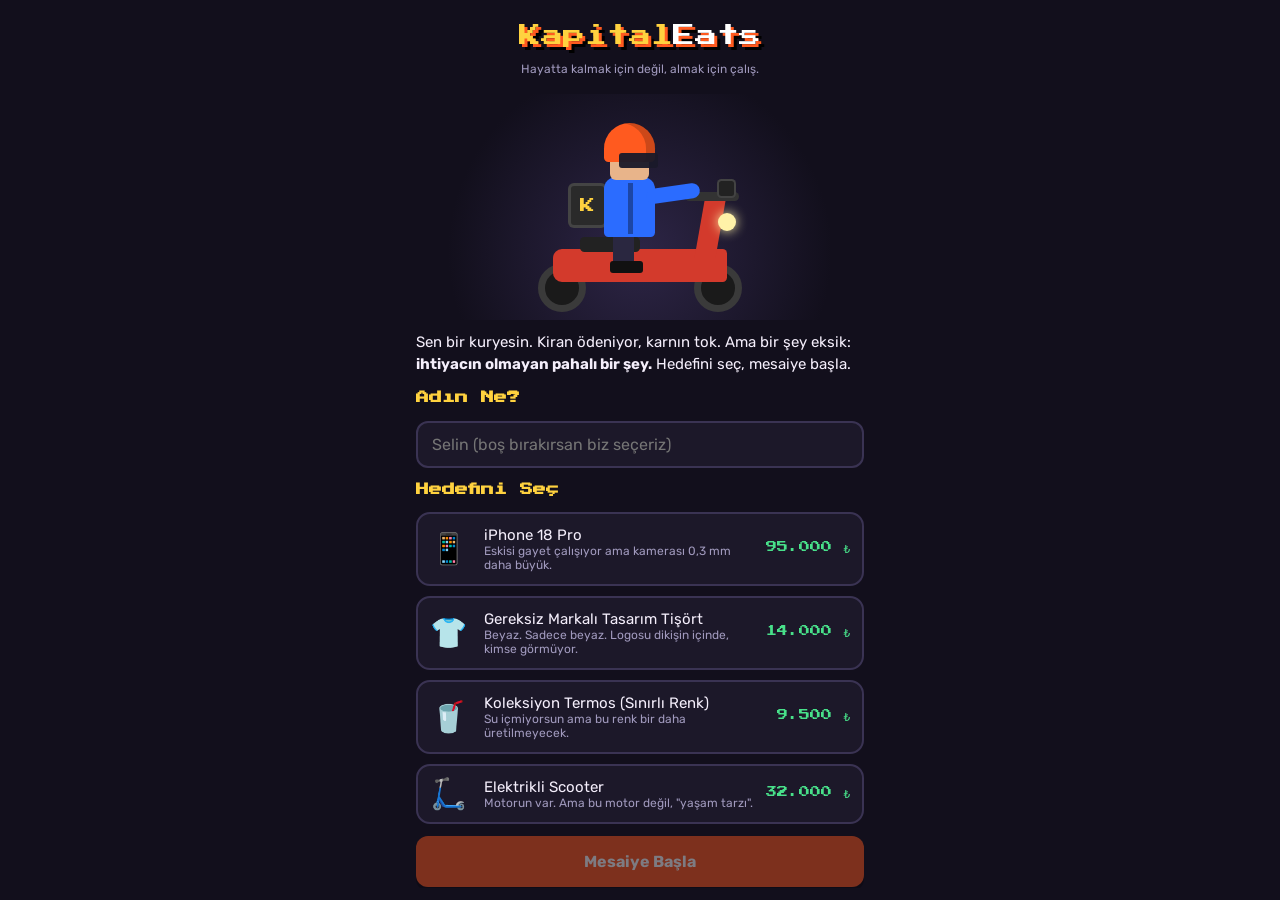
==== index.html @ 9bdea44a "KapitalEats: satirical courier sim prototype Single-file portrait HTML/CSS/JS game: multi-offer roun" ====
<!DOCTYPE html>
<html lang="tr">
<head>
<meta charset="utf-8">
<meta name="viewport" content="width=device-width, initial-scale=1, viewport-fit=cover">
<title>KapitalEats</title>
<meta name="claude:viewport-fit-sides" content="cover">
<link rel="stylesheet" href="https://fonts.googleapis.com/css2?family=Press+Start+2P&family=Rubik:wght@400;500;700&display=swap">
<style>
/* Layout: one-screen portrait app. Sticky HUD on top, scrolling screen area, big thumb buttons at the bottom. */
:root{
  --bg:#120f1c; --panel:#1c1829; --panel2:#272238; --line:#3a3353;
  --fg:#f4eefb; --muted:#a099bd;
  --accent:#ff5a1f; --accent2:#ffd23f; --good:#48e08a; --bad:#ff4d6d; --info:#6cc3ff;
  --display:'Press Start 2P', 'Courier New', monospace;
  --body:'Rubik', system-ui, -apple-system, sans-serif;
  color-scheme:dark;
}
*{box-sizing:border-box}
[hidden]{display:none!important}
html,body{height:100%}
body{margin:0;background:var(--bg);color:var(--fg);font-family:var(--body);font-size:15px;line-height:1.45;-webkit-tap-highlight-color:transparent}
button{font-family:inherit;font-size:inherit;color:inherit;cursor:pointer}
button:focus-visible,[tabindex]:focus-visible{outline:3px solid var(--accent2);outline-offset:2px}

#app{height:100%;max-width:480px;margin:0 auto;display:flex;flex-direction:column;
  padding-left:max(16px, env(safe-area-inset-left,0px));padding-right:max(16px, env(safe-area-inset-right,0px));padding-block:8px 12px;gap:10px}

/* HUD */
.hud{background:var(--panel);border:2px solid var(--line);border-radius:14px;padding:10px 12px;display:grid;gap:8px}
.hud-top{display:flex;align-items:center;justify-content:space-between;gap:8px}
.logo{font-family:var(--display);font-size:13px;letter-spacing:0;color:var(--accent2);text-shadow:2px 2px 0 #000}
.logo span{color:var(--accent)}
.day{font-family:var(--display);font-size:10px;color:var(--muted)}
.hud-row{display:flex;align-items:center;gap:10px}
.hud-avatar{font-size:5px;flex:none}
.money{font-family:var(--display);font-size:15px;color:var(--good);font-variant-numeric:tabular-nums}
.stats{display:flex;gap:10px;font-size:12px;color:var(--muted);flex-wrap:wrap}
.stats b{color:var(--fg);font-weight:500}
.goalbar{display:grid;gap:4px}
.goalbar .lbl{display:flex;justify-content:space-between;font-size:12px;color:var(--muted);gap:8px}
.goalbar .lbl b{color:var(--fg);font-weight:500;font-variant-numeric:tabular-nums}
.bar{height:12px;background:#0d0b14;border:2px solid var(--line);border-radius:6px;overflow:hidden}
.bar i{display:block;height:100%;width:0;background:linear-gradient(90deg,var(--accent),var(--accent2));transition:width .5s}
.flash-up{animation:flashUp .9s}
.flash-down{animation:flashDown .9s}
@keyframes flashUp{0%,100%{color:var(--fg)}30%{color:var(--bad)}}
@keyframes flashDown{0%,100%{color:var(--fg)}30%{color:var(--good)}}

/* Screens */
main{flex:1;min-height:0;overflow-y:auto;display:flex;flex-direction:column}
.screen{display:flex;flex-direction:column;gap:12px;flex:1}
.screen[hidden]{display:none!important}
h1,h2,h3{margin:0;text-wrap:balance}
h2{font-family:var(--display);font-size:13px;line-height:1.6;color:var(--accent2)}
h3{font-size:17px;font-weight:700}
p{margin:0}
.muted{color:var(--muted)}
.small{font-size:12px}
.card{background:var(--panel);border:2px solid var(--line);border-radius:14px;padding:14px;display:grid;gap:10px;position:relative}
.card.accent{border-color:var(--accent)}
.spacer{flex:1}
.actions{display:grid;grid-template-columns:1fr 1fr;gap:10px}
.actions.one{grid-template-columns:1fr}
.btn{border:0;border-radius:12px;padding:16px 12px;font-weight:700;font-size:16px;background:var(--panel2);box-shadow:0 4px 0 #0a0810;transition:transform .05s}
.btn:active{transform:translateY(3px);box-shadow:0 1px 0 #0a0810}
.btn.primary{background:var(--accent);color:#fff}
.btn.good{background:var(--good);color:#06240f}
.btn.bad{background:var(--bad);color:#fff}
.btn.ghost{background:transparent;border:2px solid var(--line);box-shadow:none}
.btn[disabled]{opacity:.45;cursor:default}
.tag{display:inline-block;font-size:11px;padding:3px 8px;border-radius:999px;background:var(--panel2);color:var(--muted);border:1px solid var(--line)}
.tag.up{color:var(--bad);border-color:var(--bad)}
.tag.down{color:var(--good);border-color:var(--good)}
.tag.info{color:var(--info);border-color:var(--info)}

/* Start screen */
.hero{display:grid;place-items:center;gap:8px;padding:12px 0 4px;text-align:center}
.hero .big{font-family:var(--display);font-size:22px;line-height:1.5;color:var(--accent2);text-shadow:3px 3px 0 var(--accent),6px 6px 0 #000}
.hero .big span{color:#fff}
.goals{display:grid;gap:10px}
.goal{display:grid;grid-template-columns:44px 1fr auto;gap:10px;align-items:center;text-align:left;background:var(--panel);border:2px solid var(--line);border-radius:14px;padding:12px}
.goal .emoji{font-size:30px;line-height:1}
.goal .price{font-family:var(--display);font-size:11px;color:var(--good);font-variant-numeric:tabular-nums;white-space:nowrap}
.goal.sel{border-color:var(--accent2);background:var(--panel2)}
.goal .desc{font-size:12px;color:var(--muted)}

/* News */
.news{border-left:6px solid var(--accent)}
.news .kicker{font-family:var(--display);font-size:9px;color:var(--bad)}
.news h3{font-size:19px;line-height:1.3}
.priceline{display:flex;align-items:center;gap:8px;font-variant-numeric:tabular-nums;flex-wrap:wrap}
.priceline .old{text-decoration:line-through;color:var(--muted)}
.priceline .new{font-family:var(--display);font-size:13px}

/* Order ticket */
.offers{display:grid;gap:14px}
.ticket.pick{cursor:pointer;transition:transform .1s,opacity .3s}
.ticket.pick:active{transform:scale(.985)}
.ticket.dim{opacity:.25}
.ticket .items{display:grid;gap:2px;font-size:14px}
.ticket .items span{display:flex;justify-content:space-between;gap:8px}
.ticket .addr{font-size:13px;line-height:1.4;border-top:1px dashed rgba(0,0,0,.25);border-bottom:1px dashed rgba(0,0,0,.25);padding:6px 0;margin:4px 0}
.ticket .addr b{font-weight:700}
.ticket .meta{display:flex;justify-content:space-between;align-items:flex-end;gap:8px;padding-top:6px}
.ticket .meta .l{font-size:12px;color:#4a4060;line-height:1.4}
.ticket .fee{font-size:24px;font-weight:700;line-height:1}
.ticket .pay{display:inline-block;font-size:11px;padding:2px 6px;border:1px solid #1b1626;border-radius:4px;margin:3px 0}
.ticket .take{margin-top:10px;width:100%;border:0;border-radius:8px;padding:12px;background:#1b1626;color:#f7f1e3;font-weight:700;font-size:15px;font-family:var(--body)}
.away .big{font-family:var(--display);font-size:14px;line-height:1.8;color:var(--info);text-align:center}
.ticket{background:#f7f1e3;color:#1b1626;border-radius:6px;padding:14px;position:relative;font-family:'Courier New',monospace;
  background-image:repeating-linear-gradient(0deg,transparent 0 26px,rgba(0,0,0,.06) 26px 27px)}
.ticket::before,.ticket::after{content:"";position:absolute;left:0;right:0;height:8px;
  background:radial-gradient(circle at 6px 0,transparent 5px,#f7f1e3 5.5px) 0 0/12px 8px}
.ticket::before{top:-6px;transform:scaleY(-1)}
.ticket::after{bottom:-6px}
.ticket .rest{font-weight:700;font-size:17px}
.ticket .row{display:flex;justify-content:space-between;gap:8px;border-bottom:1px dashed rgba(0,0,0,.25);padding:5px 0;font-size:14px}
.ticket .row:last-of-type{border-bottom:0}
.ticket .fee{font-size:22px;font-weight:700}
.ticket .note{font-style:italic;font-size:13px;margin-top:4px;color:#4a4060}
.stamp{position:absolute;inset:0;display:grid;place-items:center;pointer-events:none}
.stamp span{font-family:var(--display);font-size:28px;padding:10px 16px;border:6px solid currentColor;border-radius:8px;transform:rotate(-14deg) scale(0);opacity:.92;text-shadow:none;
  animation:stampIn .35s cubic-bezier(.2,1.6,.4,1) forwards}
.stamp.ok span{color:#1f8a4c}
.stamp.no span{color:#c0243f}
@keyframes stampIn{to{transform:rotate(-14deg) scale(1)}}
.counter{display:flex;justify-content:space-between;align-items:center}
.dots{display:flex;gap:5px}
.dots i{width:10px;height:10px;border-radius:50%;background:var(--panel2);border:1px solid var(--line)}
.dots i.ok{background:var(--good)}
.dots i.no{background:var(--bad)}
.dots i.cur{border-color:var(--accent2);box-shadow:0 0 0 2px var(--accent2) inset}

/* Ride scene */
.scene{position:relative;height:260px;border-radius:14px;overflow:hidden;border:2px solid var(--line);
  background:linear-gradient(#1a1440 0%,#3b1d5c 55%,#6b2a63 70%,#2a2140 70.5%)}
.layer{position:absolute;left:0;right:0;background-repeat:repeat-x}
.stars{top:0;height:60%;background-image:radial-gradient(1px 1px at 20% 30%,#fff 50%,transparent 51%),radial-gradient(1px 1px at 60% 15%,#fff 50%,transparent 51%),radial-gradient(1.5px 1.5px at 85% 45%,#fff 50%,transparent 51%),radial-gradient(1px 1px at 40% 60%,#fff 50%,transparent 51%);background-size:200px 160px;animation:scroll 18s linear infinite}
.far{bottom:30%;height:38%;background-image:linear-gradient(#211b3f,#211b3f);background-size:60px 100%;
  -webkit-mask:linear-gradient(#000 0 0) 0 100%/32px 70% no-repeat,linear-gradient(#000 0 0) 40px 100%/48px 100% no-repeat,linear-gradient(#000 0 0) 100px 100%/28px 55% no-repeat,linear-gradient(#000 0 0) 140px 100%/60px 85% no-repeat;
  mask:linear-gradient(#000 0 0) 0 100%/32px 70% no-repeat,linear-gradient(#000 0 0) 40px 100%/48px 100% no-repeat,linear-gradient(#000 0 0) 100px 100%/28px 55% no-repeat,linear-gradient(#000 0 0) 140px 100%/60px 85% no-repeat;
  -webkit-mask-size:220px 100%;mask-size:220px 100%;-webkit-mask-repeat:repeat-x;mask-repeat:repeat-x;animation:scroll 9s linear infinite}
.near{bottom:30%;height:30%;background-image:repeating-linear-gradient(90deg,#151127 0 50px,transparent 50px 70px,#1a1530 70px 110px,transparent 110px 130px);animation:scroll 4s linear infinite}
.windows{bottom:34%;height:22%;background-image:radial-gradient(3px 4px at 12px 10px,var(--accent2) 60%,transparent 61%),radial-gradient(3px 4px at 30px 26px,#ffb347 60%,transparent 61%),radial-gradient(3px 4px at 84px 14px,var(--accent2) 60%,transparent 61%);background-size:130px 40px;animation:scroll 4s linear infinite;opacity:.9}
.road{bottom:0;height:30%;background:#2a2140}
.road::after{content:"";position:absolute;left:0;right:0;top:45%;height:6px;background:repeating-linear-gradient(90deg,var(--accent2) 0 40px,transparent 40px 80px);animation:scroll 1s linear infinite}
.curb{bottom:30%;height:6px;background:#4b3f6b}
@keyframes scroll{to{background-position-x:-400px}}
.rider{position:absolute;left:50%;bottom:16%;transform:translateX(-50%);font-size:9px;animation:bob .5s ease-in-out infinite alternate}
@keyframes bob{to{transform:translateX(-50%) translateY(-3px)}}
.ride-text{text-align:center;font-family:var(--display);font-size:11px;color:var(--muted);line-height:1.8}
.ride-text .dots-anim::after{content:"";animation:ellipsis 1.2s steps(4) infinite}
@keyframes ellipsis{0%{content:""}25%{content:"."}50%{content:".."}75%{content:"..."}}

/* Avatar (CSS placeholder pixel courier). Scales with font-size; all sizes in em. */
.avatar{position:relative;width:16em;height:14em;--helmet:#ff5a1f;--visor:#1a1a2a;--jacket:#2b6cff;--gloves:#222;--scooter:#d33a2c;--bag:#2a2a2a;--skin:#e8b48a}
.avatar *{position:absolute}
.av-wheel{width:3.2em;height:3.2em;border-radius:50%;background:#1a1a1a;bottom:0;border:.5em solid #3a3a3a}
.av-wheel.b{left:1.2em}.av-wheel.f{right:1.2em}
.av-body{left:2.2em;right:2.2em;bottom:2em;height:2.2em;background:var(--scooter);border-radius:.6em .3em .3em .6em}
.av-seat{left:4em;bottom:4em;width:4em;height:1em;background:#222;border-radius:.3em}
.av-front{right:2.6em;bottom:3.6em;width:1.4em;height:4.2em;background:var(--scooter);transform:skewX(-10deg)}
.av-bar{right:1.4em;bottom:7.4em;width:3.6em;height:.6em;background:#333;border-radius:.3em}
.av-light{right:1.6em;bottom:5.4em;width:1.2em;height:1.2em;background:#fff2a8;border-radius:50%;box-shadow:0 0 .8em #fff2a8}
.av-legs{left:6.2em;bottom:3em;width:1.4em;height:2.4em;background:#2a2740;border-radius:.2em}
.av-foot{left:6em;bottom:2.6em;width:2.2em;height:.8em;background:#111;border-radius:.2em}
.av-jacket{left:5.6em;bottom:5em;width:3.4em;height:4em;background:var(--jacket);border-radius:.8em .8em .3em .3em}
.av-zip{left:7.2em;bottom:5.2em;width:.3em;height:3.4em;background:rgba(0,0,0,.35)}
.av-arm{left:8.4em;bottom:7.4em;width:3.6em;height:1em;background:var(--jacket);transform:rotate(-8deg);border-radius:.5em}
.av-glove{right:1.6em;bottom:7.6em;width:1.3em;height:1.3em;background:var(--gloves);border-radius:.3em;border:.15em solid rgba(255,255,255,.15)}
.av-head{left:6em;bottom:8.8em;width:2.6em;height:2.4em;background:var(--skin);border-radius:.4em}
.av-helmet{left:5.6em;bottom:10em;width:3.4em;height:2.6em;background:var(--helmet);border-radius:1.7em 1.7em .3em .3em;box-shadow:inset -0.6em 0 0 rgba(0,0,0,.2)}
.av-visor{left:6.6em;bottom:9.6em;width:2.6em;height:1em;background:var(--visor);border-radius:.2em;opacity:.95}
.av-bag{left:3.2em;bottom:5.6em;width:2.6em;height:3em;background:var(--bag);border-radius:.4em;border:.2em solid rgba(255,255,255,.12)}
.av-bag::after{content:"K";position:absolute;inset:0;display:grid;place-items:center;font-family:var(--display);font-size:1em;color:var(--accent2)}
.av-hair{left:6em;bottom:10.4em;width:2.6em;height:.6em;background:#3a2516;display:none}
.avatar.nohelmet .av-helmet,.avatar.nohelmet .av-visor{display:none}
.avatar.nohelmet .av-hair{display:block}

/* Event */
.event-title{font-family:var(--display);font-size:12px;color:var(--info);line-height:1.7}
.event-text{font-size:17px;line-height:1.5}
.result-box{background:var(--panel2);border-left:4px solid var(--accent2);padding:10px 12px;border-radius:8px}
.delta{display:flex;gap:8px;flex-wrap:wrap}
.delta span{font-variant-numeric:tabular-nums;font-weight:700}
.delta .plus{color:var(--good)}.delta .minus{color:var(--bad)}

/* Day end + shop */
.summary{display:grid;grid-template-columns:1fr auto;row-gap:6px;font-variant-numeric:tabular-nums}
.summary .tot{border-top:2px solid var(--line);padding-top:6px;font-weight:700;font-size:17px}
.shop{display:grid;grid-template-columns:1fr 1fr;gap:10px}
.item{display:grid;gap:4px;text-align:left;background:var(--panel);border:2px solid var(--line);border-radius:12px;padding:10px;min-width:0}
.item .sw{width:100%;height:22px;border-radius:6px;border:2px solid rgba(255,255,255,.15)}
.item .nm{font-weight:700;font-size:14px}
.item .pr{font-family:var(--display);font-size:10px;color:var(--good)}
.item .ds{font-size:11px;color:var(--muted)}
.item.owned{border-color:var(--good)}
.item.owned .pr{color:var(--muted)}
.item.eq{border-color:var(--accent2);background:var(--panel2)}
.item[disabled]{opacity:.5}
.avatar-stage{display:grid;place-items:center;padding:8px;background:radial-gradient(circle at 50% 70%,#2d2546,transparent 70%)}
.log{font-size:12px;color:var(--muted);display:grid;gap:4px;max-height:120px;overflow:auto}

.win .big{font-family:var(--display);font-size:16px;line-height:1.8;color:var(--good);text-align:center}
.win .twist{color:var(--bad);font-weight:700}

/* Weather overlays on the ride scene */
.wx{position:absolute;inset:0;pointer-events:none;display:none}
.scene.rain .wx.rain{display:block;background-image:repeating-linear-gradient(115deg,transparent 0 18px,rgba(160,200,255,.45) 18px 20px);background-size:60px 60px;animation:rainfall .35s linear infinite;opacity:.7}
.scene.snow .wx.snow{display:block;background-image:radial-gradient(2.5px 2.5px at 10px 10px,#fff 60%,transparent 61%),radial-gradient(2px 2px at 40px 30px,#fff 60%,transparent 61%),radial-gradient(2px 2px at 25px 50px,#fff 60%,transparent 61%);background-size:60px 60px;animation:snowfall 1.6s linear infinite;opacity:.85}
.scene.snow .road{background:#e8ecf5}
.scene.snow .road::after{background:repeating-linear-gradient(90deg,#8d93a6 0 40px,transparent 40px 80px)}
.scene.rain{filter:saturate(.8) brightness(.9)}
.scene.night{filter:brightness(.72) saturate(1.1)}
.scene.day{background:linear-gradient(#5aa9e6 0%,#9fd0f5 55%,#f7d9a8 70%,#2a2140 70.5%)}
.scene.day .stars{display:none}
.scene.day .far{background-image:linear-gradient(#6f86b8,#6f86b8)}
.scene.day .near{background-image:repeating-linear-gradient(90deg,#4d5a85 0 50px,transparent 50px 70px,#5b6a96 70px 110px,transparent 110px 130px)}
.scene.day .windows{opacity:.25}
.scene.day::before{content:"";position:absolute;right:14%;top:12%;width:44px;height:44px;border-radius:50%;background:#fff3b0;box-shadow:0 0 30px #ffe28a}
.scene.dusk{background:linear-gradient(#2b2a6b 0%,#c2496a 45%,#f39c5a 68%,#2a2140 70.5%)}
.scene.dusk .stars{opacity:.4}
.scene.dusk::before{content:"";position:absolute;right:20%;top:46%;width:50px;height:28px;border-radius:50px 50px 0 0;background:#ffb860;box-shadow:0 0 30px #ff9c4a}
.scene.dusk .windows{opacity:.7}
.scene.night .windows{opacity:1}
@keyframes rainfall{to{background-position:-20px 60px}}
@keyframes snowfall{to{background-position:12px 60px}}
.wxcard{display:flex;align-items:center;gap:12px}
.wxcard .ico{font-size:34px;line-height:1}
.dots i.break{background:var(--info)}
.fired .big{font-family:var(--display);font-size:18px;line-height:1.8;color:var(--bad);text-align:center}
.stage{font-size:11px;color:var(--muted)}
.notif{background:var(--panel2);border:1px solid var(--line);border-radius:10px;padding:8px 10px;font-size:12px;display:flex;gap:8px;align-items:flex-start}
.notif b{color:var(--accent2);font-weight:500;white-space:nowrap}

/* İç ses (Disco Elysium) */
.voice{font-style:italic;font-size:14px;line-height:1.5;padding:8px 10px;border-radius:8px;background:#0d0b14;border:1px dashed var(--line)}
.voice b{font-style:normal;font-family:var(--display);font-size:9px;letter-spacing:0;display:block;margin-bottom:4px}
.voice.fail b{color:var(--bad)}.voice.ok b{color:var(--good)}
/* Yorumlar */
.review{background:var(--panel);border:2px solid var(--line);border-radius:12px;padding:10px 12px;font-size:14px;display:grid;gap:4px}
.review .who{font-weight:700;font-size:13px}
/* Story kartı */
.story{background:#000;border-radius:14px;overflow:hidden;border:2px solid var(--line);color:#f4f4f4}
.story-top{display:flex;align-items:center;gap:10px;padding:10px 12px;font-size:13px}
.story-av{width:30px;height:30px;border-radius:50%;background:conic-gradient(var(--accent),var(--accent2),var(--accent))}
.story-img{display:grid;place-items:center;aspect-ratio:1;max-height:280px;background:radial-gradient(circle at 50% 40%,#3b1d5c,#120f1c 70%)}
.pxwrap{position:relative}.px{position:absolute;left:0;top:0;background:transparent}
.story-bar{display:flex;gap:14px;padding:10px 12px;font-size:14px}
.story-cap{padding:0 12px 8px;font-size:13px}
/* Kask şekilleri */
.av-helmet::before,.av-helmet::after{content:"";position:absolute;display:none;bottom:100%;width:1em;height:1em;background:var(--helmet)}
.av-helmet::before{left:.2em}.av-helmet::after{right:.2em}
.avatar.h-ears .av-helmet::before,.avatar.h-ears .av-helmet::after{display:block;clip-path:polygon(0 100%,50% 0,100% 100%);height:1.1em}
.avatar.h-pika .av-helmet::before,.avatar.h-pika .av-helmet::after{display:block;clip-path:polygon(0 100%,50% 0,100% 100%);height:1.6em;width:.8em;background:linear-gradient(#111 0 30%,var(--helmet) 30%)}
.avatar.h-pika .av-head::before,.avatar.h-pika .av-head::after{content:"";position:absolute;bottom:.3em;width:.6em;height:.6em;border-radius:50%;background:#e8453c}
.avatar.h-pika .av-head::before{left:.1em}.avatar.h-pika .av-head::after{right:.1em}
.avatar.h-horns .av-helmet::before,.avatar.h-horns .av-helmet::after{display:block;width:.7em;height:1.4em;background:#e9e2d0;border-radius:.4em .4em 0 0}
.avatar.h-horns .av-helmet::before{transform:rotate(-20deg);left:-.1em}.avatar.h-horns .av-helmet::after{transform:rotate(20deg);right:-.1em}
.avatar.h-half .av-helmet{height:1.6em;bottom:10.6em}
.avatar.h-half .av-visor{display:none}

/* İsim girişi */
.name-input{width:100%;background:var(--panel);border:2px solid var(--line);border-radius:12px;padding:12px 14px;color:var(--fg);font-family:var(--body);font-size:16px}
.name-input:focus{outline:none;border-color:var(--accent2)}
/* Enerji */
.energy{display:grid;gap:3px}
.energy .lbl{display:flex;justify-content:space-between;font-size:11px;color:var(--muted)}
.energy .bar{height:8px}
/* Ses düğmesi */
.snd{background:transparent;border:1px solid var(--line);border-radius:8px;padding:2px 6px;font-size:14px;line-height:1}
/* Usta Cemil */
.svc-head{display:flex;gap:10px;align-items:flex-start}.svc-head .ico{font-size:28px;line-height:1}
/* Haftalık sertifika */
.cert{position:relative;background:#f7f1e3;color:#1b1626;border-radius:8px;padding:18px 16px;border:6px double #b8a77a;display:grid;gap:4px;overflow:hidden}
.cert-head{font-family:var(--display);font-size:14px;color:#8a1c1c;text-align:center;line-height:1.6}
.cert-sub{text-align:center;font-size:12px;color:#5a4e3a;letter-spacing:.08em;text-transform:uppercase}
.cert-name{font-family:var(--display);font-size:12px;text-align:center;margin-top:10px;color:#1b1626}
.cert .summary{color:#1b1626}.cert .summary .tot{border-top-color:#b8a77a}
.awards{display:grid;gap:8px;margin-top:10px}
.award{display:flex;gap:10px;align-items:flex-start;background:rgba(0,0,0,.05);border-radius:8px;padding:8px}
.award .ico{font-size:22px;line-height:1}.award .muted{color:#5a4e3a}
.cert-stamp{position:absolute;right:12px;bottom:14px;transform:rotate(12deg);font-family:var(--display);font-size:9px;color:#1f8a4c;border:3px solid #1f8a4c;border-radius:6px;padding:6px 8px;text-align:center;opacity:.8;line-height:1.6}
.cert-stamp span{font-family:var(--body);font-size:10px;text-transform:lowercase}

@media (prefers-reduced-motion:reduce){*{animation:none!important;transition:none!important}}
</style>
</head>
<body>
<div id="app">
  <header class="hud" id="hud" hidden>
    <div class="hud-top">
      <div class="logo">Kapital<span>Eats</span></div>
      <div style="display:flex;align-items:center;gap:8px"><div class="day" id="hud-day">GÜN 1</div><button class="snd" id="btn-sound" aria-label="Ses">🔊</button></div>
    </div>
    <div class="hud-row">
      <div class="hud-avatar" id="hud-avatar"></div>
      <div style="display:grid;gap:4px;min-width:0;flex:1">
        <div class="money" id="hud-money">0 ₺</div>
        <div class="stats">
          <span>⭐ <b id="hud-rating">4.6</b></span>
          <span>📈 Kabul <b id="hud-accept">100%</b></span>
          <span title="Motor aşınması">🔧 <b id="hud-wear">0%</b></span>
        </div>
      </div>
    </div>
    <div class="energy">
      <div class="lbl"><span>⚡ Enerji <b id="hud-energy-txt" style="color:var(--fg);font-weight:500">100</b></span><span id="hud-tariff"></span></div>
      <div class="bar"><i id="hud-energy"></i></div>
    </div>
    <div class="goalbar">
      <div class="lbl"><span id="hud-goalname">Hedef</span><b id="hud-goalprice">0 ₺</b></div>
      <div class="bar"><i id="hud-bar"></i></div>
    </div>
  </header>

  <main>
    <!-- START -->
    <section class="screen" id="s-start">
      <div class="hero">
        <div class="big">Kapital<span>Eats</span></div>
        <p class="muted small">Hayatta kalmak için değil, almak için çalış.</p>
      </div>
      <div class="avatar-stage"><div class="avatar" id="start-avatar"></div></div>
      <p>Sen bir kuryesin. Kiran ödeniyor, karnın tok. Ama bir şey eksik: <b>ihtiyacın olmayan pahalı bir şey.</b> Hedefini seç, mesaiye başla.</p>
      <h2>Adın Ne?</h2>
      <input class="name-input" id="name-input" maxlength="16" placeholder="Kurye adı" autocomplete="off">
      <h2>Hedefini Seç</h2>
      <div class="goals" id="goals"></div>
      <div class="actions one"><button class="btn primary" id="btn-start" disabled>Mesaiye Başla</button></div>
      <button class="btn ghost" id="btn-continue" hidden>Kaldığım yerden devam et</button>
    </section>

    <!-- NEWS -->
    <section class="screen" id="s-news" hidden>
      <h2 id="news-day">GÜN 1 · SABAH BÜLTENİ</h2>
      <div id="news-list" style="display:grid;gap:10px"></div>
      <div class="spacer"></div>
      <div class="actions one"><button class="btn primary" id="btn-news-go">Mesaiye Başla</button></div>
    </section>

    <!-- ORDER -->
    <section class="screen" id="s-order" hidden>
      <div class="counter">
        <h2 id="order-no">Tur 1/6</h2>
        <div class="dots" id="order-dots"></div>
      </div>
      <div class="notif" id="order-hint"></div>
      <p class="small muted">Birini seç. Diğerleri başka kuryeye gider, kimse sana kızmaz. Detayları aklında tut, sonra lazım olabilir.</p>
      <div class="offers" id="offers"></div>
      <div class="spacer"></div>
      <div class="actions one"><button class="btn ghost" id="btn-skip">Hiçbirini alma, bu turu geç</button></div>
    </section>

    <!-- AWAY (çevrimdışı gelir) -->
    <section class="screen away" id="s-away" hidden>
      <div class="hero"><div class="big">SEN YOKKEN</div></div>
      <div class="card" id="away-card"></div>
      <div class="spacer"></div>
      <div class="actions one"><button class="btn primary" id="btn-away-go">Devam</button></div>
    </section>

    <!-- RIDE -->
    <section class="screen" id="s-ride" hidden>
      <div class="scene">
        <div class="layer stars"></div>
        <div class="layer far"></div>
        <div class="layer near"></div>
        <div class="layer windows"></div>
        <div class="layer road"></div>
        <div class="layer curb"></div>
        <div class="wx rain"></div>
        <div class="wx snow"></div>
        <div class="rider"><div class="avatar" id="ride-avatar"></div></div>
      </div>
      <p class="ride-text" id="ride-text"><span class="dots-anim">Teslimata gidiliyor</span></p>
    </section>

    <!-- EVENT -->
    <section class="screen" id="s-event" hidden>
      <div class="event-title" id="ev-title"></div>
      <div class="stage" id="ev-stage"></div>
      <div class="card accent">
        <p class="event-text" id="ev-text"></p>
      </div>
      <div class="spacer"></div>
      <div id="ev-choices" class="actions one"></div>
      <div id="ev-result" class="card" hidden>
        <div class="result-box" id="ev-result-text"></div>
        <div class="voice" id="ev-voice" hidden></div>
        <div class="delta" id="ev-delta"></div>
        <button class="btn primary" id="btn-ev-next">Teslim Et</button>
      </div>
    </section>

    <!-- RESULT -->
    <section class="screen" id="s-result" hidden>
      <h2 id="res-title">Teslim Edildi</h2>
      <div class="card">
        <div class="summary" id="res-summary"></div>
      </div>
      <p class="small muted" id="res-note"></p>
      <div class="spacer"></div>
      <div class="actions one"><button class="btn primary" id="btn-res-next">Sonraki Sipariş</button></div>
    </section>

    <!-- DAY END / SHOP -->
    <section class="screen" id="s-dayend" hidden>
      <h2 id="de-title">GÜN 1 BİTTİ</h2>
      <div class="card"><div class="summary" id="de-summary"></div></div>
      <div id="de-reviews" style="display:grid;gap:8px"></div>
      <h2>Usta Cemil</h2>
      <div class="card" id="service"></div>
      <div class="avatar-stage"><div class="avatar" id="shop-avatar"></div></div>
      <h2>Kurye Dükkanı</h2>
      <p class="small muted">Hedefe yaklaşmaz ama iyi görünürsün. Kapitalizm de bu zaten.</p>
      <div class="shop" id="shop"></div>
      <div class="actions one"><button class="btn primary" id="btn-sleep">Uyu → Yeni Gün</button></div>
    </section>

    <!-- WEEK -->
    <section class="screen" id="s-week" hidden>
      <div class="cert" id="cert"></div>
      <div class="spacer"></div>
      <div class="actions one"><button class="btn primary" id="btn-week-go">Yeni Haftaya</button></div>
    </section>

    <!-- FIRED -->
    <section class="screen fired" id="s-fired" hidden>
      <div class="hero"><div class="big">KOVULDUN</div></div>
      <div class="avatar-stage"><div class="avatar" id="fired-avatar"></div></div>
      <div class="card" id="fired-card"></div>
      <div class="spacer"></div>
      <div class="actions one"><button class="btn primary" id="btn-fired-again">Başka Bahara</button></div>
    </section>

    <!-- WIN -->
    <section class="screen win" id="s-win" hidden>
      <div class="hero"><div class="big" id="win-big"></div></div>
      <div class="avatar-stage"><div class="avatar" id="win-avatar"></div></div>
      <div class="card" id="win-card"></div>
      <div class="spacer"></div>
      <div class="actions one"><button class="btn primary" id="btn-again">Yeni Hedef Seç</button></div>
    </section>
  </main>
</div>

<script>
/* =====================================================================
   KapitalEats — prototip
   Bölümler: CONFIG · VERİ (hedefler, hava, haberler, siparişler, OLAYLAR, dükkan)
             · DURUM · EKRAN AKIŞI · YARDIMCILAR
   Olay ve haber havuzunu genişletmek için sadece VERİ bölümüne ekleme yap.
   ===================================================================== */

const CONFIG = {
  startMoney: 500,          // başlangıç parası (₺)
  ordersPerDay: 6,          // gün başına düşen sipariş sayısı
  baseFee: 80,              // sipariş taban ücreti (gerçek: 65-92 ₺; oyun için biraz cömert)
  feePerKm: 9,              // km başına ücret (gerçek 3,7-4,8 ₺; mesafe kararı anlamlı olsun diye yüksek)
  bulkFee: 15,              // paketteki her ürün adedi için ek ücret
  startHour: 12,            // ilk tur saati
  hoursPerRound: 2,         // her tur saati bu kadar ilerletir
  nightFrom: 20,            // bu saatten sonra gece tarifesi ve gece olayları
  nightFeeMult: 1.4,        // gece tarifesi (Trendyol Go: gündüz 64,5 / gece 92 ₺)
  weekendFeeMult: 1.15,     // hafta sonu tarifesi
  streakBonusAt: 5,         // üst üste bu kadar teslimatta platform bonusu
  streakBonus: 150,
  serviceKm: 140,           // bu kadar km'de aşınma %100 olur (arıza neredeyse kesin)
  serviceBase: 300,         // Usta Cemil taban fiyatı
  serviceWearPrice: 7,      // aşınma yüzdesi başına ₺
  towCost: 450,             // çekici
  soundKey: 'kapitaleats-sound',
  maxDistanceKm: 9,
  eventChance: 0.45,        // kabul edilen siparişte olay çıkma ihtimali (hava × mesafe riski eklenir)
  offersPerRound: [2,3],    // her turda kaç sipariş teklif edilir (min,max)
  fuelPerKm: 6,             // benzin: km başına ₺ (teslimatta kesilir)
  idleCapHours: 8,          // çevrimdışı gelir en fazla bu kadar saat için işler
  dailyExpense: 120,        // "simit + çay + motor benzini" (gün sonu kesilir)
  breakCost: 40,            // mola: çay + simit
  energyMax: 100,           // kurye enerjisi (gün başında dolu)
  energyBase: 7,            // her teslimatın sabit enerji bedeli
  energyPerKm: 1.3,         // km başına enerji
  energyNight: 6,           // gece teslimatı ek bedel
  energyLow: 30,            // bunun altında "enerji bitiyor" olayı çıkar
  breakEnergy: 45,          // mola ne kadar enerji verir
  eatEnergy: 25,            // siparişten yemek ne kadar verir
  startRating: 4.6,
  fireRating: 2.0,          // puan bunun altına inerse hesap kapanır
  maxComplaints: 4,         // bu kadar şikayette hesap kapanır
  rideMs: 4200,             // sürüş animasyonu süresi
  stampMs: 650,             // KABUL / RED damgası süresi
  recentEventMemory: 4,     // son N olay tekrar çıkmaz
  saveKey: 'kapitaleats-save-v7'
};

/* ---------------- HEDEFLER ----------------
   price: başlangıç fiyatı. Haberler cat (kategori) üzerinden fiyatı oynatır. */
const GOALS = [
  { id:'iphone', emoji:'📱', art:'phone', name:'iPhone 18 Pro', cat:'tech', price:95000,
    desc:'Eskisi gayet çalışıyor ama kamerası 0,3 mm daha büyük.' },
  { id:'tshirt', emoji:'👕', art:'tshirt', name:'Gereksiz Markalı Tasarım Tişört', cat:'fashion', price:14000,
    desc:'Beyaz. Sadece beyaz. Logosu dikişin içinde, kimse görmüyor.' },
  { id:'termos', emoji:'🥤', art:'termos', name:'Koleksiyon Termos (Sınırlı Renk)', cat:'lifestyle', price:9500,
    desc:'Su içmiyorsun ama bu renk bir daha üretilmeyecek.' },
  { id:'scooter', emoji:'🛴', art:'scooter', name:'Elektrikli Scooter', cat:'tech', price:32000,
    desc:'Motorun var. Ama bu motor değil, "yaşam tarzı".' }
];

/* ---------------- HAVA DURUMU ----------------
   Her gün bir hava vardır. Haberler havayı belirleyebilir (effect.weather),
   belirlemezse rastgele seçilir (weight). risk: olay ihtimaline eklenir.
   Olaylar weather:['rain','snow'] ile sadece o havada çıkar. */
const WEATHER = {
  sunny: { name:'Güneşli', emoji:'☀️', weight:6, feeMult:1,    risk:0,    blurb:'Hava güzel. Herkes dışarıda, kimse sipariş vermiyor. Yine de veriyorlar.' },
  rain:  { name:'Yağmurlu', emoji:'🌧️', weight:3, feeMult:1.25, risk:0.15, blurb:'Yol kaygan, siparişler bol. Platform "hava primi" ekledi, sen ıslanma primi alamadın.' },
  snow:  { name:'Karlı',    emoji:'❄️', weight:1, feeMult:1.5,  risk:0.3,  blurb:'Motor yokuş çıkmıyor, müşteri "kar yağıyor, acele etsene" yazıyor.' }
};

/* ---------------- HABERLER ----------------
   effect.priceMult : hedef fiyatını kalıcı çarpar (cat eşleşirse ya da cat:'all')
   effect.feeMult   : o gün sipariş ücretlerini çarpar
   effect.tipMult   : o gün bahşişleri çarpar
   effect.expense   : o gün ek gider (₺)
   effect.weather   : 'rain' | 'snow' | 'sunny' → o günün havasını belirler
   effect.tags      : ['etiket'] → olaylar tags:['etiket'] ile bu güne bağlanabilir */
const NEWS = [
  { id:'war', kicker:'SON DAKİKA', headline:'Rusya\'da savaş çıktı!', body:'Piyasalar sarsıldı, dolar uçtu. Teknoloji ithalatçıları fiyat listelerini "güncelledi".',
    cat:'tech', effect:{ priceMult:1.13 } },
  { id:'rain', kicker:'HAVA', headline:'İstanbul\'a sağanak uyarısı', body:'Kimse dışarı çıkmak istemiyor. Platform "yoğunluk primi" açtı. Sen ıslanıyorsun, algoritma seviniyor.',
    cat:'all', effect:{ weather:'rain', feeMult:1.1 } },
  { id:'snow', kicker:'HAVA', headline:'Kar İstanbul\'u esir aldı', body:'Valilik "zorunlu olmadıkça dışarı çıkmayın" dedi. Platform "zorunlu" kelimesini senin için yeniden tanımladı.',
    cat:'all', effect:{ weather:'snow', feeMult:1.15 } },
  { id:'heat', kicker:'HAVA', headline:'Sıcak hava dalgası: 41 derece', body:'Kask içinde 48 derece. Dondurma siparişleri patladı, hiçbiri dondurma olarak ulaşmıyor.',
    cat:'all', effect:{ weather:'sunny', expense:40, tags:['heat'] } },
  { id:'influencer', kicker:'MAGAZİN', headline:'Ünlü influencer aynı tişörtle 3 gün poz verdi', body:'Marka "beklenmeyen talep" nedeniyle fiyatları yükseltti. Beklemiyorlarmış.',
    cat:'fashion', effect:{ priceMult:1.2 } },
  { id:'discount', kicker:'EKONOMİ', headline:'Efsane Cuma indirimleri başladı', body:'Fiyatlar önce %40 artırıldı, sonra %30 indirildi. Sen yine de sevindin.',
    cat:'all', effect:{ priceMult:0.93 } },
  { id:'fuel', kicker:'EKONOMİ', headline:'Akaryakıta gece yarısı zammı', body:'Motorun aynı yolu daha pahalıya gidiyor. Platform ücretleri güncellemedi, "inceliyor".',
    cat:'all', effect:{ expense:80 } },
  { id:'tipweek', kicker:'TREND', headline:'Sosyal medyada "Kuryeye Bahşiş Haftası"', body:'Herkes kuryesine 50 ₺ verip videosunu çekiyor. Bir hafta sürer, sonra unutulur.',
    cat:'all', effect:{ tipMult:1.6 } },
  { id:'color', kicker:'ÜRÜN', headline:'Hedefindeki ürünün yeni rengi çıktı', body:'Aynı ürün, yeni renk, yeni fiyat. Eski renk "klasik" ilan edildi ve o da zamlandı.',
    cat:'lifestyle', effect:{ priceMult:1.15 } },
  { id:'derby', kicker:'SPOR', headline:'Bu akşam derbi var', body:'Maç saatinde 40 bin kişi aynı anda pizza istiyor. Restoranlar "hazır" dedi. Değiller.',
    cat:'all', effect:{ feeMult:1.2, tags:['derby'] } },
  /* --- Siyasi hiciv --- */
  { id:'asgari', kicker:'EKONOMİ', headline:'Asgari ücrete %30 zam, enflasyon %60', body:'Bakan: "Hesap ortada." Hesap gerçekten ortada duruyor, kimse almıyor.',
    cat:'all', effect:{ priceMult:1.08 } },
  { id:'girisimci', kicker:'SİYASET', headline:'Bakan: "Kuryeler aslında girişimci"', body:'Girişimci olduğunu bugün öğrendin. Girişimin motor, sermayen benzin, çıkış stratejin yok.',
    cat:'all', effect:{ tags:['girisimci'] } },
  { id:'vergi', kicker:'MECLİS', headline:'Yeni vergi: "Motokurye Katkı Payı"', body:'Gece yarısı torba yasaya eklendi. Katkı senden, pay onlara. Mecliste "kurye" kelimesi 4 kez geçti, dördünde de "o çocuklar" diye.',
    cat:'all', effect:{ expense:100 } },
  { id:'kaldirim', kicker:'BELEDİYE', headline:'Bağdat Caddesi\'nde 3 aylık kaldırım çalışması', body:'Geçen yıl da yapılmıştı. Kaldırım aynı kaldırım, taş farklı, müteahhit akraba. Trafik uzadı, ücretler de.',
    cat:'all', effect:{ feeMult:1.2 } },
  { id:'faiz', kicker:'MERKEZ BANKASI', headline:'Faiz kararı açıklandı, kimse anlamadı', body:'Dolar önce düştü, sonra çıktı, sonra "piyasa dengelendi" dendi. Telefon fiyatı dengelenmedi.',
    cat:'tech', effect:{ priceMult:1.1 } },
  { id:'boykot', kicker:'EMEK', headline:'Kuryeler kontak kapattı, 3 günlük boykot', body:'Platform "kuryelerimizin yanındayız" açıklaması yaptı, ücretleri de yanında tuttu. Sen bugün çalışıyorsun: ücretler yüksek, vicdan ayrı hesap.',
    cat:'all', effect:{ feeMult:1.5, tipMult:0.8 } },
  { id:'af', kicker:'SİYASET', headline:'Vergi affı: 5 milyonun üstü borçlara', body:'Senin 1.200 liralık park cezan kapsam dışı. Kapsam, kapsayanlar için.',
    cat:'all', effect:{} },
  { id:'corba', kicker:'SEÇİM', headline:'Seçim öncesi her ilçeye "ücretsiz çorba"', body:'Dağıtımı kuryeler yapıyor. Ücretsiz olan çorba, kurye değil. Afişte aday var, kurye yok.',
    cat:'all', effect:{ feeMult:1.25, tipMult:0.7 } },
  { id:'yerli', kicker:'TEKNOLOJİ', headline:'"Yerli ve milli telefon" tanıtıldı', body:'Fiyatı ithal olandan pahalı. Bakan: "Gurur fiyata dahil." Hedefindeki ithal telefon da "dayanışma" adına zamlandı.',
    cat:'tech', effect:{ priceMult:1.06 } },
  { id:'quiet', kicker:'GÜNDEM', headline:'Bugün hiçbir şey olmadı', body:'Gazeteler boş sayfa bastı. Fiyatlar yerinde. Şüpheli bir sakinlik.',
    cat:'all', effect:{} }
];

/* ---------------- SİPARİŞ PARÇALARI ----------------
   Restoran: name, tag (fişte görünen slogan), areas (teslimat yaptığı ilçeler), menu.
   Menü satırı: [emoji, ad, fiyat ₺, solo]  solo:true → tek başına sipariş edilebilir.
   Fiyatlar 2026 İstanbul paket servis seviyesi (restoran yemeği kişi başı 400-650 ₺). */
const RESTAURANTS = [
  { name:'Sushi Çıkmazı', tag:'Taze balık. Dün tazeydi.', areas:['Kadıköy','Ataşehir','Üsküdar'],
    menu:[['🍣','Sushi set (24 parça)',1450,true],['🍣','Somon roll (8 parça)',520,false],['🍜','Ramen',540,true],['🥟','Gyoza (6 adet)',320,false],['🫛','Edamame',180,false],['🍡','Mochi (3 adet)',170,false]] },
  { name:'Burger Baronu', tag:'Et %100 dana. Yüzde kaçı et, yazmıyor.', areas:['Beşiktaş','Şişli','Beyoğlu','Kağıthane'],
    menu:[['🍔','Baron Menü',520,true],['🍔','Cheeseburger',380,false],['🍗','Çıtır tavuk burger',350,false],['🍟','Patates kızartması (42 adet, sayılı)',160,false],['🧅','Soğan halkası',190,false],['🥤','Milkshake',210,false],['🥤','Kola',70,false]] },
  { name:'Lahmacun Dünyası', tag:'Lahmacunun dünyası. Dünyanın lahmacunu.', areas:['Fatih','Bakırköy','Beyoğlu'],
    menu:[['🫓','Lahmacun',170,false],['🫓','Fındık lahmacun (10 adet)',650,true],['🧀','Kaşarlı pide',340,true],['🥩','Kıymalı pide',360,false],['🥛','Ayran',50,false],['🍮','Künefe',300,false]] },
  { name:'Köfteci Yakup', tag:'1962\'den beri aynı köfte. Fiyat hariç.', areas:['Kadıköy','Üsküdar','Maltepe'],
    menu:[['🥩','Köfte porsiyon',460,true],['🥖','Köfte ekmek',280,false],['🥗','Piyaz',160,false],['🥛','Ayran',50,false],['🍮','İrmik helvası',140,false]] },
  { name:'Pizza Lokali', tag:'Napoli\'de değiliz. Mahallede bile değiliz.', areas:['Şişli','Beşiktaş','Kağıthane','Sarıyer'],
    menu:[['🍕','Büyük boy karışık pizza',680,true],['🍕','Orta boy margherita',520,true],['🥖','Sarımsaklı ekmek',180,false],['🍗','Buffalo kanat (8 adet)',340,false],['🥤','Kola 1 L',90,false]] },
  { name:'Çiğköfte Express', tag:'Acısı sende, parası bizde.', areas:['Fatih','Bakırköy','Pendik','Maltepe'],
    menu:[['🌯','Çiğköfte dürüm, "çok acılı olmasın"',130,false],['🥣','Çiğköfte porsiyon (500 g)',260,true],['🥤','Şalgam',55,false],['🥛','Ayran',50,false],['🫓','Ekstra lavaş',25,false]] },
  { name:'Ev Yemekleri Nurten Teyze', tag:'Annenin yaptığı gibi. Annen bu fiyata yapmazdı.', areas:['Üsküdar','Kadıköy','Ataşehir'],
    menu:[['🍛','Kuru fasulye + pilav',290,true],['🍲','Mercimek çorbası (kapağı gevşek)',120,false],['🍲','Sulu köfte',320,false],['🫒','Zeytinyağlı dolma',240,false],['🍮','Sütlaç',130,false]] },
  { name:'Kokoreççi Gece Kuşu', tag:'02.00\'den sonra menü aynı, müşteri farklı.', areas:['Beşiktaş','Beyoğlu','Şişli','Kadıköy'],
    menu:[['🥖','Yarım ekmek kokoreç',350,true],['🥖','Çeyrek ekmek kokoreç',220,false],['🍤','Midye tava',240,false],['🥤','Şalgam',55,false],['🥛','Ayran',50,false]] },
  { name:'Salata Bar (Vegan)', tag:'Her şey organik. Fiyat da organik büyüdü.', areas:['Kadıköy','Beşiktaş','Şişli'],
    menu:[['🥗','Kinoa salata',370,true],['🥣','Buddha bowl',450,true],['🥑','Avokadolu tost',310,false],['🥤','Yeşil smoothie',230,false],['🍮','Chia puding',190,false]] },
  { name:'Kebap-ı Alem', tag:'Bütün yollar Adana\'ya çıkar.', areas:['Fatih','Bakırköy','Kağıthane','Pendik'],
    menu:[['🍢','Adana porsiyon',480,true],['🍖','İskender',560,true],['🌯','Beyti sarma',520,true],['🫓','Lahmacun',160,false],['🥛','Ayran',50,false],['🍮','Künefe',300,false]] },
  { name:'Tatlıcı Şekerpare', tag:'Şeker ilaçtır. Dozu biz ayarlarız.', areas:['Kadıköy','Üsküdar','Beşiktaş','Şişli','Fatih'],
    menu:[['🎂','Doğum günü pastası (hassas)',1500,true],['🍮','Profiterol',280,false],['🍯','Baklava (1 kg)',1100,true],['🍰','Trileçe',200,false],['🍮','Magnolia',190,false]] },
  { name:'Waffle & Dert', tag:'Çikolata derdi çözmez ama erteler.', areas:['Kadıköy','Beşiktaş','Bakırköy','Maltepe'],
    menu:[['🧇','Waffle (çilekli, muzsuz)',400,true],['🥔','Kumpir',330,true],['🍋','Limonata',130,false],['🥤','Milkshake',210,false],['🍦','Frozen yoğurt (eriyor)',180,false]] },
  { name:'Filtre Yok Coffee', tag:'Üçüncü nesil kahve. İkinci nesil fiyat yetmedi.', areas:['Beşiktaş','Şişli','Beyoğlu','Kadıköy','Sarıyer'],
    menu:[['☕','Filtre kahve',140,true],['☕','Flat white',190,true],['🧊','Iced latte',210,true],['🍰','Cheesecake',290,false],['🥐','Kruvasan',170,false],['🍪','Yulaflı kurabiye',110,false]] },
  { name:'Döner "Et Varmış"', tag:'Dönerde et var. Yemin ederiz. Noter değiliz.', areas:['Fatih','Kağıthane','Pendik','Ataşehir','Bakırköy'],
    menu:[['🌯','Döner dürüm',300,false],['🍛','Pilav üstü döner',360,true],['🍖','Et döner porsiyon',520,true],['🥛','Ayran',50,false],['🥤','Kola',70,false]] },
  { name:'Mantıcı Hanımeli', tag:'El açması. Kimin eli, sormayın.', areas:['Üsküdar','Ataşehir','Maltepe','Pendik','Sarıyer'],
    menu:[['🥟','Mantı porsiyon',380,true],['🍲','Tarhana çorbası',120,false],['🥛','Ayran',50,false],['🍮','Tel kadayıf',220,false]] }
];
const FIRST_NAMES = ['Ayşe','Mehmet','Zeynep','Burak','Elif','Can','Selin','Emre','Deniz','Merve','Kaan','Büşra','Serkan','Gamze','Onur','İrem','Tolga','Ceren','Barış','Pelin'];
const SURNAME_INITIALS = ['K.','Y.','A.','D.','S.','Ö.','Ç.','T.','B.','G.'];
const BUILDINGS = ['Apt.','Sitesi B Blok','Apt.','Rezidans','Apt.','Sitesi A Blok','Apt.'];
/* Notlar: key alanı hafıza olaylarının bağlanacağı anahtar (ör. 'knock' → "kaç kere çaldın?") */
const NOTES = [
  {text:'Zili çalmayın, bebek uyuyor.', key:'nobell'},
  {text:'Kapıya bırakın, temas istemiyorum.', key:'leave'},
  {text:'{floor}. kat, asansör yok, kolay gelsin :)'},
  {text:'Bahşiş yarın. Söz.', key:'tiplater'},
  {text:'Çatal unutmayın!!!'},
  {text:'Site güvenliğine "Ahmet Bey\'in misafiri" deyin.', key:'guest', value:'Ahmet Bey'},
  {text:'Site güvenliğine "Nurten Hanım\'ın misafiri" deyin.', key:'guest', value:'Nurten Hanım'},
  {text:'Güvenliğe "Kemal Bey\'in misafiri" demeniz yeterli.', key:'guest', value:'Kemal Bey'},
  {text:'Hızlı gelirseniz yorum yazarım.'},
  {text:'Kapıyı 3 kere çalın, 2 kere değil.', key:'knock', value:3},
  {text:'Kapıyı 2 kere çalın, 3 kere değil.', key:'knock', value:2},
  {text:'Zil bozuk, kapıya 4 kere vurun.', key:'knock', value:4},
  {text:'Köpek ısırmaz. Genelde.'},
  {text:'Kapıda kedi varsa içeri sokmayın, bizim değil.'},
  {text:'Ketçap mayonez bol olsun, poşete ayrı koyun, dökülmesin, soğumasın, acele edin, teşekkürler.'},
  {text:'Lütfen paketi yere koymayın, kapı önündeki sandalyeye bırakın.'},
  {text:'Toplantıdayım, kapıcıya bırakın. Kapıcı yoksa komşuya. Komşu yoksa bekleyin.'},
  {text:'Daire {apt}. Kapıda isim yazmıyor, zilde de yazmıyor. Siz bulursunuz.'},
  {text:'Çocuk uyuyor, köpek uyumuyor. Ona göre.'},
  {text:'Para üstünü tam verin, geçen kurye 20 ₺ eksik verdi.'},
  {text:'Bina girişi arka sokaktan. Ön kapı 2019\'dan beri kilitli.'},
  {text:'Eve geç geleceğim, yine de hemen gönderin.'},
  {text:'Soğan koymasınlar. Koymuşlarsa siz ayıklayın.'},
  {text:''},{text:''},{text:''}
];
function pickNote(o){
  let pool = NOTES.filter(n => !S.usedNotes.includes(n.text) || n.text === '');
  if(pool.length < 4) { S.usedNotes = []; pool = NOTES.slice(); }
  const n = pick(pool); if(n.text) S.usedNotes.push(n.text);
  return { text: n.text.replace('{floor}', o.floor).replace('{apt}', o.apt), key: n.key, value: n.value };
}
/* İlçeler: dat = -e/-a hali ("Kadıköy'e gidiliyor"), hoods = mahalle/semt, streets = o ilçede gerçekten olan caddeler,
   tip = bahşiş eğilimi çarpanı, blurb = sürüş ekranında görünen not. */
const DISTRICTS = [
  {name:'Kadıköy', dat:"Kadıköy'e", tip:1.1, hoods:['Moda','Caferağa','Fenerbahçe','Göztepe','Caddebostan','Suadiye'],
    streets:['Bahariye Cad.','Moda Cad.','Bağdat Cad.','Kuşdili Cad.','Mühürdar Cad.','Dr. Esat Işık Cad.'],
    blurb:'Her sokakta bir kedi, her kedide bir Instagram hesabı.'},
  {name:'Beşiktaş', dat:"Beşiktaş'a", tip:1.15, hoods:['Abbasağa','Sinanpaşa','Ortaköy','Bebek','Etiler','Levent'],
    streets:['Barbaros Bulvarı','Ihlamurdere Cad.','Nispetiye Cad.','Cevdetpaşa Cad.','Süleyman Seba Cad.','Akmaz Çeşme Sok.'],
    blurb:'Yokuş. Yokuşun üstünde yokuş. Maç günü Çarşı\'ya motorla girilmez.'},
  {name:'Şişli', dat:"Şişli'ye", tip:1.2, hoods:['Nişantaşı','Teşvikiye','Mecidiyeköy','Fulya','Bomonti','Harbiye'],
    streets:['Halaskargazi Cad.','Rumeli Cad.','Valikonağı Cad.','Abdi İpekçi Cad.','Büyükdere Cad.','Silahşör Cad.'],
    blurb:'Nişantaşı\'nda park yeri yok, Mecidiyeköy\'de yol yok.'},
  {name:'Üsküdar', dat:"Üsküdar'a", tip:1.0, hoods:['Kuzguncuk','Çengelköy','Altunizade','Kısıklı','Beylerbeyi','Bağlarbaşı'],
    streets:['Paşalimanı Cad.','İcadiye Cad.','Hakimiyet-i Milliye Cad.','Çengelköy Cad.','Nuhkuyusu Cad.','Selmani Pak Cad.'],
    blurb:'Manzara bedava. Yokuş da bedava, sana zimmetli.'},
  {name:'Ataşehir', dat:"Ataşehir'e", tip:1.05, hoods:['Atatürk Mah.','Barbaros Mah.','İçerenköy','Küçükbakkalköy','Yenisahra','Ferhatpaşa'],
    streets:['Ataşehir Bulvarı','Mustafa Kemal Cad.','Kayışdağı Cad.','Şenol Güneş Bulvarı','Turgut Özal Bulvarı'],
    blurb:'Rezidans, site, bariyer, güvenlik. Kapıya ulaşmak dört aşamalı doğrulama.'},
  {name:'Beyoğlu', dat:"Beyoğlu'na", tip:1.1, hoods:['Cihangir','Galata','Karaköy','Taksim','Kasımpaşa','Tarlabaşı'],
    streets:['Sıraselviler Cad.','Serdar-ı Ekrem Sok.','Kemankeş Cad.','Tarlabaşı Bulvarı','Yeni Çarşı Cad.','Boğazkesen Cad.'],
    blurb:'Tek yön, merdiven, turist. Üçü de sana karşı.'},
  {name:'Bakırköy', dat:"Bakırköy'e", tip:1.0, hoods:['Ataköy','Yeşilköy','Florya','Osmaniye','Zeytinlik','Kartaltepe'],
    streets:['İncirli Cad.','İstanbul Cad.','Ebuzziya Cad.','Rauf Orbay Cad.','Zeytinlik Cad.','Kennedy Cad.'],
    blurb:'Sahil yolu düz. Trafik düz değil.'},
  {name:'Maltepe', dat:"Maltepe'ye", tip:0.95, hoods:['Altayçeşme','Küçükyalı','Cevizli','Zümrütevler','İdealtepe','Bağlarbaşı'],
    streets:['Bağdat Cad.','Yalı Cad.','Cemal Gürsel Cad.','Atatürk Cad.','Çınar Cad.','Hüseyin Sok.'],
    blurb:'Bağdat Caddesi\'nin ucuz ucu. Yine de pahalı.'},
  {name:'Sarıyer', dat:"Sarıyer'e", tip:1.25, hoods:['Yeniköy','İstinye','Tarabya','Maslak','Zekeriyaköy','Rumeli Hisarı'],
    streets:['Köybaşı Cad.','Büyükdere Cad.','İstinye Bayırı Cad.','Tarabya Bayırı Cad.','Yahya Kemal Cad.','Zekeriyaköy Cad.'],
    blurb:'Boğaz manzaralı villa. Villanın kapısı 400 metre ileride, zil 200 metre ileride.'},
  {name:'Pendik', dat:"Pendik'e", tip:0.9, hoods:['Kurtköy','Kaynarca','Yenişehir','Çamçeşme','Batı Mah.','Doğu Mah.'],
    streets:['Ankara Cad.','Sahil Yolu','Fatih Cad.','Cumhuriyet Cad.','Çamlık Cad.','Şeyhli Cad.'],
    blurb:'Haritada uzak. Motorda daha uzak.'},
  {name:'Fatih', dat:"Fatih'e", tip:0.95, hoods:['Sultanahmet','Aksaray','Balat','Fener','Çapa','Fındıkzade'],
    streets:['Divan Yolu Cad.','Vatan Cad.','Millet Cad.','Vodina Cad.','Ordu Cad.','Fevzi Paşa Cad.'],
    blurb:'Tarihi yarımada: her sokak tarihi, hiçbir sokak düz.'},
  {name:'Kağıthane', dat:"Kağıthane'ye", tip:1.0, hoods:['Gültepe','Çağlayan','Seyrantepe','Hamidiye','Merkez','Harmantepe'],
    streets:['Cendere Cad.','Sadabat Cad.','Talatpaşa Cad.','Çağlayan Cad.','Hamidiye Cad.','Kağıthane Cad.'],
    blurb:'Plazaların arka bahçesi. 12.30\'da 4.000 kişi aynı anda acıkıyor.'}
];
// Sipariş ekranında dönen "platform bildirimleri"
const PLATFORM_MSGS = [
  'Bugün 3 teslimat daha yaparsan rozet kazanırsın. Rozet para etmiyor.',
  'Algoritma seni seviyor. Bugünlük.',
  'Ortalama kuryeden %2 daha iyisin. Ortalama kurye kim, bilmiyoruz.',
  'Yeni özellik: artık reddettiğin siparişleri de görebiliyorsun. Pişmanlık modu.',
  'Hatırlatma: Sen bir "iş ortağısın". Ortaklar sigortalı olmaz.',
  'Puanın 5 olsaydı bahşişler %4 daha fazla olurdu. Olmadı.',
  'Teslimat süren harika! Bu cümle otomatik olarak herkese gidiyor.',
  'Motorun bakımı yaklaştı. Bu bizim sorunumuz değil, sadece bildiriyoruz.',
  'Yeni: "Kurye Dostu Restoran" rozeti. Rozetli restoranda tuvalet var. Bir tane.',
  'Anket: Bugün kendini nasıl hissediyorsun? (Cevabın hiçbir şeyi değiştirmez.)',
  'Gece tarifesi 20.00\'de başlar. Karanlık senin sorunun, biz sadece ödüyoruz.',
  'Haftanın kuryesi: Sen değilsin. Ama o da sigortalı değil, üzülme.',
  'Hatırlatma: Yağmurluk dükkanda satılıyor. Yağmur satılmıyor, ücretsiz.'
];

/* ---------------- İÇ SES ----------------
   Disco Elysium usulü: olay sonucu kötüyse "başarısız zar", iyiyse "başarılı zar" yorumu.
   [YETENEK · Durum] metin. İstediğin kadar ekle. */
const INNER_VOICE = {
  // [YETENEK, metin, sadece bu olaylarda (isteğe bağlı)]
  fail: [
    ['MANTIK','Bu kadar basit bir hesabı yapabilirdin. Yapmadın. Yemek kokusu dikkatini dağıttı.', ['para_ustu']],
    ['MANTIK','Para üstü. Çıkarma işlemi. İlkokul üç. İlkokul üçü de yapamadın.', ['para_ustu']],
    ['EMPATİ','Adamın yüzündeki ifadeyi okuyamadın. Yazı değil ki, yüz.'],
    ['REFLEKS','Vücudun "dur" dedi, sen "gaz" dedin. Vücudun haklıydı. Genelde haklıdır.', ['yagmur_viraj','hizli_ferhat']],
    ['OTORİTE','Güvenliğe karşı dik durdun. Güvenlik de dik durdu. Onun kulübesi var, senin yok.', ['guvenlik_daire','guvenlik_misafir']],
    ['OTORİTE','Hayri Abi\'ye kafa tuttun. Hayri Abi 31 yıldır burada. Sen 3 dakikadır.', ['kapici_hayri']],
    ['İÇ İMPARATORLUK','Bir an kendini sigortalı bir çalışan sandın. Değilsin. Hiç olmadın.'],
    ['ELEKTROKİMYA','İki lokma. İki. Beynin seni iki lokmaya sattı.', ['enerji_bitiyor']],
    ['KAYNAK YÖNETİMİ','Benzin gitti, ücret gitti, bahşiş zaten yoktu. Hesap ortada. Sen değilsin.'],
    ['VÜCUT KONTROLÜ','Motor kaydı. Sen kaydın. Paket kaydı. Ortak nokta: sen.', ['yagmur_viraj','kar_yokus']],
    ['VÜCUT KONTROLÜ','Bedenin uyarı verdi, verdi, verdi. Sonra vermeyi bıraktı. Sonra seni bıraktı.', ['bayildin']],
    ['ANSİKLOPEDİ','İstatistiksel olarak bu olacaktı. Sen de biliyordun. Bilmek yetmiyormuş.'],
    ['DRAMA','Havlulu adama güvendin. Havlulu adamlara güvenilmez, bu bir kuraldır.', ['rakili_musteri']],
    ['ALGI','Notu okumuştun. Hatırlamadın. Okumakla hatırlamak arasında uçurum var, sen uçurumdasın.', ['kapi_kac_kere','guvenlik_misafir','kapi_kime','guvenlik_daire']],
    ['ALGI','Köpek kuyruğunu sallıyordu. Sen bunu tehdit sandın. Köpek de seni.', ['dev_kopek']],
    ['IRADE','Hayır diyebilirdin. Diyemedin. Ağzın "tamam abi" dedi, sen izledin.'],
    ['MAKİNE BİLGİSİ','Gösterge sarıydı. Sonra kırmızı. Sonra motor konuştu. Üç uyarı, sıfır tepki.', ['motor_ariza']],
    ['KAVRAM','Yarıştın. Kimle? Ferhat\'la. Neden? Bilinmiyor. Ödül? Yoktu. Bedel? Ayna.', ['hizli_ferhat']]
  ],
  ok: [
    ['REFLEKS','Vücudun seni kurtardı. Beynine haber vermeden.', ['yagmur_viraj','kar_yokus','hizli_ferhat']],
    ['EMPATİ','Adamın gözündeki yalnızlığı gördün ve bahşişe çevirdin. Bu bir yetenek. Karanlık bir yetenek.', ['rakili_musteri']],
    ['EMPATİ','Teyzenin böreğini aldın. Teyze mutlu oldu, sen doydun. Kapitalizm bir an için ara verdi.', ['komsu_nebahat']],
    ['OTORİTE','Sesini çıkardın, kapı açıldı. Not: Bu nadiren işe yarar. Alışma.', ['kapici_hayri','guvenlik_daire']],
    ['MANTIK','Para üstünü doğru hesapladın. Dört yıl üniversite bunun içindi.', ['para_ustu']],
    ['İÇ İMPARATORLUK','Bir an mutlu oldun. Kaydet. Bir dahakine kadar idare edecek.'],
    ['KOMPOZİSYON','Köpeği sevdin, köpek seni sevdi. Hayatın en dürüst alışverişi.', ['dev_kopek']],
    ['ALGI','Notu hatırladın. Küçük bir zafer. Küçük zaferler sayılır, büyükleri gelmiyor zaten.', ['kapi_kac_kere','guvenlik_misafir','kapi_kime','guvenlik_daire']],
    ['DAYANIKLILIK','Yürüdün, taşıdın, ulaştın. Motor yapamadı, sen yaptın. Motor senin olsun.', ['kar_yokus','motor_ariza']],
    ['SAVOIR FAIRE','Yol verdin. Zayıflık değil, stil. Ferhat bunu anlamadı ama bir gün anlayacak.', ['hizli_ferhat']],
    ['ELEKTROKİMYA','Yedin. Enerji geldi. Vicdan sonra gelir, o yavaştır.', ['enerji_bitiyor']]
  ]
};
function innerVoice(effects, eventId){
  const e = effects || {};
  const bad = (e.money<0) || (e.rating<0) || e.feeLost || e.complaint;
  const good = (e.tip>0) || (e.tipPct>0) || (e.money>0) || (e.rating>0) || (e.giftItem);
  const choose = (list) => { const specific = list.filter(q => q[2] && q[2].includes(eventId)); const generic = list.filter(q => !q[2]); return pick(specific.length && Math.random() < 0.8 ? specific : generic); };
  if(bad && Math.random() < 0.75) return { kind:'fail', q: choose(INNER_VOICE.fail) };
  if(good && !bad && Math.random() < 0.4) return { kind:'ok', q: choose(INNER_VOICE.ok) };
  return null;
}

/* ---------------- MÜŞTERİ YORUMLARI ----------------
   Gün sonunda gösterilir. {item} ürün, {rest} restoran, {name} müşteri adı ile değişir. */
const REVIEWS = {
  // {t: metin, w: sadece bu havada (isteğe bağlı), n: sadece gece (isteğe bağlı)}
  good: [
    {t:'Kurye kardeşimiz güler yüzlüydü, {item} bile sıcak geldi. Helal olsun. ⭐⭐⭐⭐⭐'},
    {t:'Abi 15 dakikada geldi, kapıyı da yavaş çaldı, bebek uyanmadı. Bu adamı terfi ettirin. ⭐⭐⭐⭐⭐'},
    {t:'Notumu okuyan ilk kurye. Ağlayacağım. ⭐⭐⭐⭐⭐'},
    {t:'Kapıda "afiyet olsun" dedi. Kimse demiyor artık. Bir yıldız fazla ona. ⭐⭐⭐⭐⭐'},
    {t:'Yağmurda geldi, paket kuruydu, kendisi değildi. Allah razı olsun. ⭐⭐⭐⭐⭐', w:'rain'},
    {t:'Karda geldi. Karda! Kapıyı açtım kardan adam gibi duruyordu. Çay verdim. ⭐⭐⭐⭐⭐', w:'snow'},
    {t:'Gece 11\'de geldi, hiç şikayet etmedi. Ben kendime bile bu saatte kızıyorum. ⭐⭐⭐⭐⭐', n:true},
    {t:'{rest} berbat ama kurye iyiydi. Puan kuryeye. ⭐⭐⭐⭐'},
    {t:'{kurye} isimli kurye ayakkabısını kapıda çıkardı, halı temiz kaldı. Nadir insan. ⭐⭐⭐⭐⭐'},
    {t:'Paketi iki eliyle verdi. İki eliyle! Annem bile tek elle verir. ⭐⭐⭐⭐⭐'},
    {t:'Bahşişi yarın vereceğim demiştim, unuttum. Kurye hatırlatmadı. Centilmen. ⭐⭐⭐⭐⭐', k:'tiplater'},
    {t:'Asansör bozuktu, {floor}. kata çıktı, nefes nefese "buyrun" dedi. Buyurdum. ⭐⭐⭐⭐⭐', f:4}
  ],
  bad: [
    {t:'40 dakika geç. Mesaj attım, "yoldayım" dedi. Herkes bir yolda. ⭐⭐'},
    {t:'{item} ılık geldi. Ilık. Ne sıcak ne soğuk. Kurye de öyleydi. ⭐⭐'},
    {t:'Paketi ters tutmuş. {item} paketin kapağında. Yedim yine de. Puan yedim diye değil. ⭐⭐'},
    {t:'Kurye kapıda telefonla konuşuyordu, bana "bir saniye" dedi. Ben müşteriyim hocam. ⭐⭐'},
    {t:'Yağmurdan paket sırılsıklam. Kurye de. İkisine de üzüldüm ama puan paket için. ⭐⭐', w:'rain'},
    {t:'Gece yarısı zile 5 kere bastı. Bütün apartman uyandı. Komşu beni suçluyor. ⭐', n:true},
    {t:'{kurye} adlı kurye kapıda bana "abi" dedi. Ben kadınım. ⭐⭐'},
    {t:'Daireyi bulamamış, 3 kapı çalmış. Komşular artık ne yediğimi biliyor. ⭐⭐'},
    {t:'Motoru bizim kapının önüne park etmiş. Çıkamadım. Yemeği aldım ama kızgınım. ⭐⭐'}
  ],
  meh: [
    {t:'Geldi, verdi, gitti. Daha ne olsun. ⭐⭐⭐⭐'},
    {t:'{item} güzeldi, kuryeyi görmedim bile. Puan kuryeye mi yemeğe mi, bilmiyorum. ⭐⭐⭐⭐'},
    {t:'Normal. Her şey normal. Normal olması tuhaf. ⭐⭐⭐'},
    {t:'Kurye iyi de {rest} çatal koymamış. Elimle yedim. Puan yarı yarıya. ⭐⭐⭐'},
    {t:'Bahşiş vermedim çünkü nakit yoktu. Kurye anladı gibi yaptı. İkimiz de yalan söyledik. ⭐⭐⭐⭐'},
    {t:'Kurye "iyi akşamlar" dedi, saat öğlen 2\'ydi. Yorgun herhalde. ⭐⭐⭐⭐'},
    {t:'Zamanında geldi. Zamanında gelmek artık 4 yıldız. Enflasyon puanı da vurdu. ⭐⭐⭐⭐'},
    {t:'Kaskını çıkarmadı. Yüzünü görmedim. Belki de iyi oldu. ⭐⭐⭐'}
  ]
};
function makeReviews(){
  const list = (S.dayDeliveries || []).slice();
  shuffle(list);
  return list.slice(0, 3).map(d => {
    const ev = d.eventId ? EVENTS.find(e => e.id === d.eventId) : null;
    const isGood = d.delta > 0 || d.tip > 40, isBad = d.delta < 0 || d.bad;
    let pool = (isGood ? REVIEWS.good : (isBad ? REVIEWS.bad : REVIEWS.meh)).filter(r => (!r.w || r.w === S.weather) && (!r.n || d.night) && (!r.k || r.k === d.noteKey) && (!r.f || d.floor >= r.f)).map(r => r.t);
    if(ev && ev.reviews){ if(isBad && ev.reviews.bad) pool = ev.reviews.bad; else if(isGood && ev.reviews.good) pool = ev.reviews.good; }
    let fresh = pool.filter(t => !S.usedReviews.includes(t)); if(!fresh.length) fresh = pool;
    const raw = pick(fresh); S.usedReviews.unshift(raw); S.usedReviews = S.usedReviews.slice(0, 24);
    const t = raw.replace('{item}', d.item.replace(/\s*\(.*?\)/,'')).replace('{rest}', d.rest).replace('{name}', d.customer).replace('{kurye}', S.name).replace('{floor}', d.floor);
    return { name: d.customer, text: t };
  });
}

/* =====================================================================
   OLAYLAR (RANDOM EVENTS)
   ---------------------------------------------------------------------
   Her olay:
   {
     id:        'benzersiz_kimlik',
     title:     'EKRAN BAŞLIĞI',
     stage:     'Restoranda' | 'Yolda' | 'Apartmanda' | 'Kapıda',   (sadece görünüm)
     text:      'Oyuncuya okunan durum',
     weight:    1,                       // seçilme ağırlığı (isteğe bağlı, varsayılan 1)
     minDay:    1,                       // bu günden önce çıkmaz (isteğe bağlı)
     weather:   ['rain','snow'],         // sadece bu havalarda çıkar (isteğe bağlı)
     tags:      ['derby'],               // sadece bu etiketli haber olan günlerde çıkar (isteğe bağlı)
     priority:  true,                    // şart sağlanınca şans aranmaz, kesin çıkar (isteğe bağlı)
     condition: (S, order) => true,      // ek şart (isteğe bağlı)
     choices: [                          // 2 (ya da daha fazla) seçenek
       {
         label:   'Buton yazısı',
         // A) Kesin sonuç:
         result:  'Olanları anlatan metin',
         effects: { ... },
         // B) Şanslı sonuç (result/effects yerine):
         outcomes: [
           { chance:0.7, result:'...', effects:{...} },
           { chance:0.3, result:'...', effects:{...} }
         ]
       }
     ]
   }
   effects alanları (hepsi isteğe bağlı):
     tip:        +₺ sabit bahşiş            tipPct: ücretin yüzdesi kadar bahşiş (0.2 = %20)
     money:      +/- ₺ (ceza, ödül)          rating: +/- yıldız (ör. 0.2, -0.5)
     feeLost:    true → sipariş ücreti ödenmez
     complaint:  true → "müşteri şikayeti" (ek -0.3 yıldız, kabul puanı düşer, şikayet sayacı +1)
     goalPrice:  çarpan, hedef fiyatını oynatır (ör. 1.05)  — absürt satirik etkiler için
     breakNext:  true → sonraki sipariş yerine mola verilir
     streakReset:true → yorgunluk sayacı sıfırlanır
     skipDelivery: true → teslimat sonuç ekranı atlanır (ör. paket yok oldu)
   ===================================================================== */
const EVENTS = [
  {
    id: 'dev_kopek',
    title: 'BAHÇEDE DEV BİR KÖPEK',
    stage: 'Kapıda',
    reviews: { good:['Köpeğimi sevdi ya, o an karar verdim. Rex de 5 veriyor. ⭐⭐⭐⭐⭐'], bad:['Paketi bahçeye fırlattı. Köpeğim çorba içti. Bir daha asla. ⭐'] },
    text: 'Kapıya 10 metre var. Aranızda bir Kangal duruyor. Kuyruğunu mu sallıyor, dişini mi gösteriyor, karanlıkta anlaşılmıyor.',
    weight: 1,
    choices: [
      { label: '🐶 Köpeği sev',
        result: 'Köpek anında uysallaştı, hatta sana kapıya kadar eşlik etti. Müşteri "Rex normalde kimseyi sevmez" deyip bahşiş bıraktı.',
        effects: { tip: 60, rating: 0.2 } },
      { label: '🏃 Paketi bahçeye fırlat ve kaç',
        result: 'Paket çimlere düştü, çorbanın kapağı açıldı. Köpek çorbayı yedi. Müşteri uygulamadan şikayet etti: "Kurye paketi fırlattı, köpeğim de şişti."',
        effects: { tip: 0, rating: -0.5, complaint: true } }
    ]
  },
  {
    id: 'kapi_acilmiyor',
    title: 'KAPI AÇILMIYOR',
    stage: 'Kapıda',
    text: 'Zili üç kez çaldın. Telefon "meşgul". İçeriden dizi sesi geliyor. Uygulama "Teslimat süresi aşılıyor" diye kırmızı yanıp sönüyor.',
    weight: 1,
    choices: [
      { label: '⏳ Bekle, bir kez daha ara',
        outcomes: [
          { chance: 0.6, result: 'Dördüncü aramada açtı. "Kulaklık takmıştım, pardon." Pardon kısmı bahşiş olarak gelmedi ama puan verdi.', effects: { rating: 0.1 } },
          { chance: 0.4, result: '10 dakika bekledin, kimse açmadı. Sonraki siparişin iptal oldu. Algoritma seni "yavaş" olarak işaretledi.', effects: { money: -30, rating: -0.1 } }
        ] },
      { label: '🚪 Kapının önüne bırak, fotoğrafla, git',
        outcomes: [
          { chance: 0.7, result: 'Fotoğrafı yükledin, "teslim edildi" damgası düştü. Müşteri 20 dakika sonra "Teşekkürler, görmüşüm" yazdı.', effects: { tipPct: 0.1 } },
          { chance: 0.3, result: 'Komşu paketi aldı. Müşteri "siparişim gelmedi" dedi. Platform ücreti senden kesti. Komşu doydu.', effects: { feeLost: true, complaint: true } }
        ] }
    ]
  },

  /* --- Sistem olayı: enerji bitiyor (mola mekaniği) --- */
  {
    id: 'enerji_bitiyor',
    title: 'ENERJİN BİTİYOR',
    stage: 'Yolda',
    priority: true,
    condition: (S) => S.energy < CONFIG.energyLow && !S.breakNext,
    reviews: { bad:['{item} eksik geldi. Kurye "restoran öyle verdi" dedi. Restoran "kurye öyle götürdü" dedi. Ben açım. ⭐'] },
    build: (o, S) => {
      const food = o.lines.slice().sort((x,y)=>y.price-x.price)[0].name.replace(/\s*\(.*?\)/,'');
      return {
        text: `Enerjin ${S.energy}. Gözün kararıyor, elin titriyor, çantadan ${food.toLowerCase()} kokusu geliyor. Uygulama tam bu anda "Harika gidiyorsun! 🎉" bildirimi attı.`,
        choices: [
          { label: `🍽️ Siparişten biraz ye`, outcomes: [
            { chance: 0.7, result: `Bir iki lokma ${food.toLowerCase()}. "Kimse anlamaz" dedin, kimse anlamadı. Hayat bir anlığına güzel.`, effects: { energy: CONFIG.eatEnergy } },
            { chance: 0.3, result: `Müşteri anladı. Gerçekten anladı. "${food} eksik, paket açılmış." Şikayet, iade, utanç. Ama tok utanç.`, effects: { energy: CONFIG.eatEnergy, complaint: true, rating: -0.6, feeLost: true } } ] },
          { label: '☕ Sonraki turu atla, mola ver', result: 'Bu teslimattan sonra çay molası. Bir tur gidecek, kabul oranı "mola" diye bir şey tanımıyor. Sen tanıyorsun.', effects: { breakNext: true } },
          { label: '😤 Dişini sık, devam', result: 'Devam ettin. Enerji aynı, risk büyüdü. Bundan sonraki her kötü ihtimal biraz daha ihtimal.', effects: {} }
        ]
      };
    }
  },
  {
    id: 'bayildin',
    title: 'BAYILDIN',
    stage: 'Yolda',
    priority: true,
    condition: (S) => S.energy <= 0,
    reviews: { bad:['Kurye kapıda yere oturdu. Su verdim. Yemeği ben taşıdım içeri. Puan yemeğe. ⭐⭐'] },
    text: 'Kaldırıma oturdun. Sonra yattın. Bir amca "iyi misin evladım" dedi, bir teyze su uzattı, bir çocuk fotoğraf çekti. Uygulama "teslimat gecikiyor" dedi.',
    choices: [
      { label: '🥯 Simit ye, 10 dakika otur', result: 'Simit, su, 10 dakika. Dünya yavaş yavaş geri geldi. Müşteri "neredesin" yazdı, "yerdeyim" yazdın, anlamadı.', effects: { money: -40, energy: 35, rating: -0.2 } },
      { label: '🚑 Devam etmeye çalış', outcomes: [
        { chance: 0.5, result: 'Kalktın, bindin, gittin. Nasıl, bilmiyorsun. Teslim ettin, kapıda tekrar oturdun. Müşteri su verdi.', effects: { energy: 20, rating: -0.1 } },
        { chance: 0.5, result: 'Kalkamadın. Ambulans geldi, serum taktı, 600 ₺ fatura kesti. "Sigortan yok mu?" Yok. "İş ortağı" misin? Evet.', effects: { money: -600, feeLost: true, energy: 50 } } ] }
    ]
  },

  /* --- Hava olayları --- */
  {
    id: 'yagmur_viraj',
    title: 'YAĞMURDA KAYGAN VİRAJ',
    stage: 'Yolda',
    weather: ['rain'],
    km: [4, 99],
    weight: 2,
    text: 'Asfalt ayna gibi. Önündeki taksi aniden durdu. Fren mi, gaz mı?',
    choices: [
      { label: '🛑 Fren, yavaşla',
        result: 'Yavaşladın, geç kaldın. Müşteri "neredesin?" diye 4 mesaj attı. Hayattasın ama puanın değil.',
        effects: { rating: -0.2 } },
      { label: '💨 Gaz, aradan sıyrıl',
        outcomes: [
          { chance: 0.6, result: 'Sıyrıldın. Taksici küfretti, sen gülümsedin. Erken teslim, bahşiş.', effects: { tipPct: 0.2 } },
          { chance: 0.4, result: 'Motor kaydı, paket uçtu, sen de uçtun. Kimse ölmedi. Pizza öldü. Ayna 350 ₺.', effects: { money: -350, feeLost: true, rating: -0.3 } }
        ] }
    ]
  },
  {
    id: 'kar_yokus',
    title: 'MOTOR YOKUŞU ÇIKMIYOR',
    stage: 'Yolda',
    weather: ['snow'],
    weight: 2,
    text: 'Kar 20 santim. Motor üçüncü denemede de yokuşun yarısında kaldı. Müşteri en tepedeki apartmanda. Telefonda "kar yağıyor, acele etsene" yazıyor.',
    choices: [
      { label: '🚶 Motoru bırak, paketle yürü',
        result: '15 dakika yürüdün. Kapıda kar adamı gibi belirdin. Müşteri önce güldü, sonra utandı, sonra bahşiş verdi.',
        effects: { tip: 80, rating: 0.1 } },
      { label: '🏍️ Yokuşu zorla',
        outcomes: [
          { chance: 0.5, result: 'Çıktın! Arkadan alkışlayan bir amca vardı. Lastik yarı yarıya gitti ama bu başka günün sorunu.', effects: { tipPct: 0.15 } },
          { chance: 0.5, result: 'Motor yan yattı, sen kara gömüldün, dondurma karda daha hızlı eridi. Nasıl, bilinmiyor.', effects: { feeLost: true, rating: -0.2, money: -120 } }
        ] }
    ]
  },

  /* --- HAFIZA OLAYLARI (Papers, Please) ---
     build(order, S) → { text, choices }. Sipariş fişindeki detayı sorar; fiş artık ekranda değil.
     Yardımcılar: memChoices(doğru, [yanlışlar], doğruSonuç, yanlışSonuç) karıştırılmış seçenek listesi üretir. */
  {
    id: 'guvenlik_daire',
    title: 'SİTE GÜVENLİĞİ',
    stage: 'Apartmanda',
    reviews: { bad:['Site güvenliğine daire numarasını bilmiyorum demiş. Nasıl bilmezsin, uygulamada yazıyor. ⭐⭐'] },
    weight: 2,
    build: (o) => ({
      text: `Kulübedeki güvenlik camı araladı: "Hangi daireye?" Telefonun çantanın dibinde, uygulamayı açmak 2 dakika. Adam bekliyor. Kaşları da bekliyor.`,
      choices: memChoices(
        `Daire ${o.apt}`, decoyNums(o.apt, 1, 24).map(n=>`Daire ${n}`),
        { result:'"Buyrun." Kapı açıldı. Güvenlik bir an sana saygıyla baktı. Ya da öyle sandın.', effects:{ rating:0.1 } },
        { result:'"Öyle bir sipariş yok." Telefonu çıkardın, 3 dakika aradın, doğru daireyi söyledin. Güvenlik "başta söyleseydin" dedi. Müşteri soğuk pizza yedi.', effects:{ rating:-0.3 } }
      )
    })
  },
  {
    id: 'guvenlik_misafir',
    title: 'SİTE GÜVENLİĞİ: "KİMİN MİSAFİRİSİN?"',
    stage: 'Apartmanda',
    weight: 3,
    condition: (S, o) => o.noteKey === 'guest',
    build: (o) => ({
      text: `Güvenlik: "Kurye almıyoruz, site kuralı. Misafirsen başka." Müşteri notta ne demişti? Bir isim vardı.`,
      choices: memChoices(
        `${o.noteValue}'in misafiriyim`, ['Ahmet Bey','Nurten Hanım','Kemal Bey','Sevgi Hanım'].filter(x=>x!==o.noteValue).slice(0,2).map(x=>`${x}'in misafiriyim`),
        { result:'Güvenlik hiç sormadan bariyeri açtı. Sistem çalışıyor. Hangi sistem, belli değil.', effects:{ tipPct:0.1 } },
        { result:'"Öyle biri yok burada." Siteye giremedin. Müşteri aşağı indi, paketi kapıdan aldı, "zahmet oldu bana" dedi.', effects:{ rating:-0.4, complaint:true } }
      )
    })
  },
  {
    id: 'kapi_kac_kere',
    title: 'KAPININ ÖNÜNDESİN',
    stage: 'Kapıda',
    reviews: { good:['Notumu okuyan ilk kurye. Doğru sayıda çaldı. Ağlayacağım. ⭐⭐⭐⭐⭐'], bad:['Kapıyı 3 kere çal dedik, yanlış çaldı. Okumuyorlar hocam, okumuyorlar. ⭐⭐'] },
    weight: 3,
    condition: (S, o) => o.noteKey === 'knock',
    build: (o) => ({
      text: `Zil bozuk. Müşteri notta kapıyı kaç kere çalmanı söylemişti? Bir sayı vardı, bir de "değil" vardı.`,
      choices: memChoices(
        `${o.noteValue} kere çal`, [2,3,4].filter(n=>n!==o.noteValue).map(n=>`${n} kere çal`),
        { result:'Kapı anında açıldı. "Nihayet talimat okuyan bir kurye." Bahşiş.', effects:{ tip:50, rating:0.2 } },
        { result:'Kapı açıldı ama suratla. "Notu okumadınız mı?" Teslim ettin, puan düştü, komşunun köpeği havladı.', effects:{ rating:-0.3 } }
      )
    })
  },
  {
    id: 'kapi_kime',
    title: '"KİME GELDİ?"',
    stage: 'Kapıda',
    reviews: { bad:['Kapıda adımı bilmiyordu. Fişte yazıyor. Okumak bedava. ⭐⭐'] },
    weight: 2,
    build: (o) => ({
      text: `Kapıyı pijamalı bir adam açtı. "Kime geldi bu?" Evde 4 kişi yaşıyor, hepsi sipariş vermiş olabilir. Fişte bir isim vardı.`,
      choices: memChoices(
        o.customer, decoyNames(o.customer),
        { result:'"Benim!" Paketi kaptı, kapıyı kapattı. Teşekkür bile etmedi ama doğruydu.', effects:{ tipPct:0.1 } },
        { result:'"Burada öyle biri yok." Kapı kapandı. Tekrar çaldın, "haa, o kız" dedi. 4 dakika kaybettin, güven de kaybettin.', effects:{ rating:-0.2 } }
      )
    })
  },
  {
    id: 'para_ustu',
    title: 'PARA ÜSTÜ',
    stage: 'Kapıda',
    reviews: { good:['Para üstünü kuruşu kuruşuna verdi. Saydım, doğru. Bir daha saydım, yine doğru. ⭐⭐⭐⭐⭐'], bad:['Para üstünü yanlış verdi, sonra "abi tamam" dedi. Tamam değil. ⭐'] },
    weight: 4,
    condition: (S, o) => o.payment === 'nakit',
    build: (o) => {
      const paid = Math.ceil(o.total/500)*500 + (Math.random()<0.5?500:0);
      const change = paid - o.total;
      return {
        text: `Müşteri ${fmt(paid)} uzattı. "Üstü kalsın demiyorum." Sipariş tutarı neydi? Hesap sende.`,
        choices: memChoices(
          `${fmt(change)} üstü ver`, decoyNums(change, 0, paid, 10).map(n=>`${fmt(n)} üstü ver`),
          { result:'Kuruşu kuruşuna. Müşteri saydı, saydı, bir daha saydı. "Tamam" dedi. Bu iltifat.', effects:{ rating:0.1 } },
          { result:'Yanlış verdin. Fazlaysa cebinden gitti, eksikse müşteri "dolandırıcı" diye yorum yazdı. İkisi de oldu gibi hissettin.', effects:{ money:-Math.min(300, Math.round(change*0.5)+40), rating:-0.3 } }
        )
      };
    }
  },

  /* --- MOTOR ARIZASI (aşınma %50 üstünde çıkabilir, %100'de kesin) --- */
  {
    id: 'motor_ariza',
    title: 'MOTOR ÖKSÜRDÜ',
    stage: 'Yolda',
    condition: (S) => wear() >= 50 && (wear() >= 100 || Math.random() < (wear()/100) * (wear()/100)),
    priority: true,
    reviews: { bad:['Kurye motoru iterek geldi. Terli, geç, ama geldi. Yemek soğuktu, hikaye sıcaktı. ⭐⭐'] },
    build: (o, S) => ({
      text: `Motor önce öksürdü, sonra sustu. ${wear() >= 100 ? 'Bu sürpriz değildi. Aşınma %100 yazıyordu, sen "bir tur daha" dedin.' : `Aşınma %${wear()}. Gösterge aylardır sarıydı, sen renk körü gibi davrandın.`} Müşteri ${o.km} km ötede.`,
      choices: [
        { label: '🦵 Tekmele, tekrar çalıştır', outcomes: [
          { chance: 0.55, result: 'Üçüncü tekmede çalıştı. Nasıl, bilmiyorsun. Motor da bilmiyor. İkiniz de sormuyorsunuz.', effects: { wearAdd: 5 } },
          { chance: 0.45, result: 'Çalışmadı. Çekici çağırdın. Çekici ustası "bunu kim satmış sana" dedi. Mirastı. Paket iade.', effects: { money: -CONFIG.towCost, feeLost: true, rating: -0.2, wearSet: 40 } } ] },
        { label: '🔧 Yolda bir usta bul, acil tamir', result: 'Köşedeki tamirci "Cemil Usta" bujiyi değiştirdi, 250 ₺ aldı, "esas bakım lazım buna" dedi. Haklı. Herkes haklı, kimse ödemiyor.', effects: { money: -250, rating: -0.1, wearSet: 35 } }
      ]
    })
  },
  /* --- RAKİP KURYE: Hızlı Ferhat (S.ferhat karşılaşma, S.ferhatYield yol verme sayısı) --- */
  {
    id: 'hizli_ferhat',
    title: 'HIZLI FERHAT',
    stage: 'Yolda',
    weight: 2,
    reviews: { good:['İki kurye aynı anda geldi, bizimki önce kapıyı çaldı. Yarışı seviyorum. ⭐⭐⭐⭐⭐'] },
    build: (o, S) => {
      const n = S.ferhat || 0, y = S.ferhatYield || 0;
      if(n >= 3 && y >= 2) return {
        text: `Hızlı Ferhat yanına yanaştı, bu kez gaz vermeden. "Hep yol verdin bana. Dinle: ${o.hood} tarafına giderken şu arka sokaktan gir, 6 dakika kazanırsın. Kimseye söyleme." Söyledi, gitti.`,
        choices: [
          { label: '🗺️ Arka sokağı dene', result: 'Sokak gerçekten vardı. 6 dakika erken kapıdaydın. Müşteri "siz hep böyle hızlı mısınız" dedi. Hayır. Ferhat öyle.', effects: { tipPct: 0.25, rating: 0.2, ferhat: 'yield' } },
          { label: '🤨 Güvenme, bildiğin yoldan git', result: 'Bildiğin yoldan gittin. Normal vardın. Ferhat\'ın sokağını hiç öğrenemeyeceksin. Belki de yoktu.', effects: { ferhat: 'race' } }
        ]
      };
      if(n >= 3 && y === 0) return {
        text: `Hızlı Ferhat seni gördü, gülmedi. "Üç kere yarıştın benimle, üçünde de kabalık ettin." Önüne kırdı, aynı restorana sen varmadan girdi. Senin paketi aldı mı?`,
        choices: [
          { label: '🏃 Restorana koş, paketini iste', outcomes: [
            { chance: 0.5, result: 'Yetiştin. Paket tezgahtaydı, Ferhat yoktu. Garson "arkadaşın mı" dedi. Değil.', effects: { ferhat: 'race' } },
            { chance: 0.5, result: 'Paketin gitmişti. Ferhat "yanlışlıkla" almış. Platform ücreti sana ödemedi, müşteri yine de yedi.', effects: { feeLost: true, ferhat: 'race' } } ] },
          { label: '😮‍💨 Boş ver, Ferhat kazandı', result: 'Boş verdin. Sonraki paket için 8 dakika bekledin. Ferhat kapıdan çıkarken selam verdi. Nazikçe. Daha kötü.', effects: { rating: -0.1, ferhat: 'yield' } }
        ]
      };
      return {
        text: `${n === 0 ? 'Yanına bir motor yanaştı. Kask siyah, çanta mavi, yüz tanıdık değil. "Hızlı Ferhat derler, aynı yere gidiyoruz galiba."' : `Hızlı Ferhat yine yanında. ${n}. karşılaşma. "Yine mi sen?" Evet, yine sen.`} Işık kırmızı. Yeşil yanınca ne olacak, ikiniz de biliyorsunuz.`,
        choices: [
          { label: '🏁 Yarış', outcomes: [
            { chance: 0.5, result: 'Yeşilde sen çıktın, virajda sen döndün, kapıyı sen çaldın. Ferhat arkadan "iyiydin" dedi. Motor bu yarışı sevmedi.', effects: { tipPct: 0.15, rating: 0.1, wearAdd: 8, ferhat: 'race' } },
            { chance: 0.5, result: 'Ferhat çıktı, sen çıkamadın. Bir de kaldırıma sürttün. Ayna çizildi, gurur çizildi, paket sağlam.', effects: { money: -60, wearAdd: 10, ferhat: 'race' } } ] },
          { label: '🫡 Yol ver', result: 'Yol verdin. Ferhat şaşırdı, başını salladı, gitti. Bir dakika geç kaldın. Belki bir gün bunun karşılığı olur. Belki de Ferhat seni hatırlamaz bile.', effects: { ferhat: 'yield' } }
        ]
      };
    }
  },

  /* --- TEKRARLAYAN KARAKTERLER ---
     Kapıcı Hayri Abi: tavrı puanına göre değişir, seni hatırlar (S.hayri = karşılaşma sayısı).
     Komşu Nebahat Teyze: sana acır, börek ya da para verir (S.nebahat = yakınlık). */
  {
    id: 'kapici_hayri',
    title: 'KAPICI HAYRİ ABİ',
    stage: 'Apartmanda',
    weight: 2,
    build: (o, S) => {
      const n = S.hayri || 0;
      const greet = n === 0 ? 'Kapıcı dairesinden bir kafa uzandı: "Hayri ben. Burada ben varım, asansör var, kural var."' :
                    n < 3 ? `Hayri Abi seni tanıdı. "Yine sen, ${S.name}. ${n+1}. geliş."` : `Hayri Abi seni gördü, gözlerini kıstı. "${S.name}, ${n+1} kere geldin, bir kere çay içmedin."`;
      // 4. karşılaşmadan sonra, puanın iyiyse Hayri Abi arada hediye verir (eski ama sağlam bir eşya)
      if(n >= 3 && S.rating >= 4.0 && Math.random() < 0.5) return {
        text: `${greet} Sonra kapıcı dairesine girdi, bir poşetle çıktı. "Bizim oğlandan kaldı. Sana olur. Reddetme, ayıp olur."`,
        choices: [
          { label: '🎁 Al, teşekkür et', result: 'Aldın. Hayri Abi "giy bakayım" dedi, giydin, "oldu" dedi. Oldu. Bu apartmanda artık bir yerin var.', effects: { giftItem: true, hayri: 1, rating: 0.1 } },
          { label: '🙏 "Olmaz Hayri Abi, oğlunun"', result: '"Oğlan Almanya\'da, lazım değil." Poşeti yine de uzatmadı, geri koydu. Kırıldı mı, belli değil. Hayri Abi\'de hiçbir şey belli değil.', effects: { hayri: 1 } }
        ]
      };
      if(S.rating >= 4.2) return {
        text: `${greet} Puanını duymuş. "Diyorlar ki sen iyi kuryeymişsin. Gel, asansörü tuttum, kapıya kadar çıkarır seni."`,
        choices: [
          { label: '🛗 Asansöre bin, teşekkür et', result: 'Hayri Abi düğmeye bastı, yolda hava durumunu anlattı. 3. katta "bizim oğlan da kuryeydi" dedi, sustu. Kapıda müşteri bekliyordu, bahşiş hazırdı.', effects: { tipPct: 0.15, rating: 0.1, hayri: 1 } },
          { label: '☕ "Bir çay içelim Hayri Abi"', outcomes: [
            { chance: 0.6, result: 'Çay ince belli bardakta, şeker iki. Hayri Abi anlattı, sen dinledin. Müşteri 10 dakika bekledi ama "kapıcıyla çay içen kuryeye kızılmaz" dedi.', effects: { rating: 0.1, hayri: 2, streakReset: true } },
            { chance: 0.4, result: 'Çay bir oldu, iki oldu. Müşteri aşağı indi, kapıcı dairesinde kuryesini buldu. "Siz burada mısınız?" Evet, buradaydınız.', effects: { rating: -0.3, hayri: 2 } } ] }
        ]
      };
      if(S.rating < 3.5) return {
        text: `${greet} Kaşları çatık. "Kurye asansöre binmez. Kural. Hem senin puanını da gördüm, yürü."`,
        choices: [
          { label: '🚶 Yürü (Kat ' + o.floor + ')', result: `${o.floor} kat yürüdün. ${o.floor > 4 ? 'Nefes nefese kapıyı çaldın, müşteri "koşarak mı geldiniz" dedi. Evet.' : 'Çok değildi ama prensip meselesiydi. Prensip kaybetti.'}`, effects: { rating: -0.1, hayri: 1 } },
          { label: '🗣️ "Abi ben de insanım"', outcomes: [
            { chance: 0.4, result: 'Hayri Abi durdu, baktı, "haklısın" dedi. Asansörü çağırdı. Bir daha olmayacak ama bu seferlik oldu.', effects: { rating: 0.1, hayri: 1 } },
            { chance: 0.6, result: 'Hayri Abi yönetimi aradı. Yönetim platformu aradı. Platform seni aradı. "Kapıcıyla tartışma" diye bir madde varmış.', effects: { complaint: true, hayri: 1 } } ] }
        ]
      };
      return {
        text: `${greet} Sana baktı, çantaya baktı. "Bu saatte ${o.lines[0].name.toLowerCase()} mi? Kat ${o.floor}. Asansör bozuk değil ama yavaş. Senin gibi."`,
        choices: [
          { label: '🙂 "Sağ ol Hayri Abi"', result: 'Hayri Abi başını salladı. Bu, Hayri Abi dilinde "tamam" demek. İlişki ilerliyor. Yavaş. Asansör gibi.', effects: { hayri: 1 } },
          { label: '😐 Hiçbir şey deme, geç', result: 'Geçtin. Hayri Abi arkandan "selam da vermiyorlar" dedi. Duydun. Duymazdan geldin. O da bunu duydu.', effects: { hayri: 1, rating: -0.05 } }
        ]
      };
    }
  },
  {
    id: 'komsu_nebahat',
    title: 'KOMŞU NEBAHAT TEYZE',
    stage: 'Apartmanda',
    weight: 1,
    build: (o, S) => {
      const n = S.nebahat || 0;
      if(n === 0) return {
        text: 'Yan kapı aralandı. Terlikli, önlüklü bir teyze başını uzattı. "Evladım, kurye misin sen? Yüzün sapsarı olmuş. Dur, bir dakika bekle."',
        choices: [
          { label: '🫓 Bekle', result: 'Folyoya sarılı sıcak börek uzattı. "Bütün gün bir şey yemediğini yüzünden anladım." Haklıydı. Bugünkü yemek parası cepte kaldı, enerjin de yerine geldi.', effects: { expense: -60, energy: 20, nebahat: 1, rating: 0.05 } },
          { label: '🏃 "Acelem var teyze, sağ olun"', result: '"Sizin hep aceleniz var." Kapı kapandı. Börek kokusu merdivende kaldı. Sen de bir saniye orada kaldın.', effects: { nebahat: 0 } }
        ]
      };
      if(n < 3) return {
        text: `Nebahat Teyze kapıyı açtı, seni görünce güldü. "Sarı yüzlü ${S.name}! Gel, gel." Bu ${n+1}. karşılaşmanız. Elinde bir poşet var.`,
        choices: [
          { label: '🍲 Poşeti al', result: 'Poşette kuru fasulye, pilav, bir de "torunuma almıştım, kalmış" dediği bir çikolata. Torunu yok. Sen de biliyorsun, o da biliyor. İkiniz de bir şey demiyorsunuz.', effects: { expense: -120, energy: 25, nebahat: 1 } },
          { label: '💬 İki laf et, poşeti alma', result: '"Almıyorsun demek." Biraz kırıldı ama gülümsedi. Rahmetli eşini anlattı: o da kuryeymiş, 1974\'te, at arabasıyla. Sen dinledin. Müşteri bekledi.', effects: { nebahat: 1, rating: 0.1 } }
        ]
      };
      return {
        text: 'Nebahat Teyze seni bekliyormuş. "Gel oğlum, gel." Avucuna katlanmış bir kağıt sıkıştırdı: 200 lira. "Hayır deme. Emekli maaşımdan değil, kiracıdan geldi."',
        choices: [
          { label: '🙏 Al, elini öp', result: 'Aldın, elini öptün. "Motora dikkat et" dedi. Herkes der. Nebahat Teyze dediğinde farklı oluyor.', effects: { money: 200, nebahat: 1, rating: 0.05 } },
          { label: '🚫 "Olmaz teyze, almam"', result: '"Alırsın." Parayı çantanın ön cebine koydu, fermuarı çekti. Konu kapandı. Nebahat Teyze\'yle tartışılmaz, bunu bütün apartman bilir.', effects: { money: 200, nebahat: 1 } }
        ]
      };
    }
  },

  /* --- Gece / hafta sonu olayları (tags:['night'] gece tarifesinde, ['weekend'] hafta sonu) --- */
  {
    id: 'rakili_musteri',
    title: '"KARDEŞİM SEN DE OTUR"',
    stage: 'Kapıda',
    reviews: { good:['Oturdu, dinledi, gitti. Adam gibi adam. Kardeşim benim. ⭐⭐⭐⭐⭐'], bad:['Kurye evimde uyuyakaldı. Ben de uyudum. Sabah ikimiz de şaşırdık. ⭐⭐'] },
    tags: ['night'],
    weight: 2,
    text: 'Kapıyı açan adamın üstünde havlu, elinde rakı kadehi, arkasında Müslüm Gürses. "Kardeşim yoruldun, otur iki dakika." Teslimat süresi akıyor.',
    choices: [
      { label: '🥃 İki dakika otur',
        outcomes: [
          { chance: 0.6, result: 'İki dakika 25 dakika oldu. Boşanmasını, kayınpederini ve 1998 Galatasaray kadrosunu dinledin. Cebine 200 ₺ sıkıştırdı. "Sana değil, hayata."', effects: { tip: 200, rating: 0.2 } },
          { chance: 0.4, result: 'Oturdun. Adam uyuyakaldı. Sonraki siparişin iptal oldu, uygulama seni "yanıt vermiyor" diye işaretledi.', effects: { money: -60, rating: -0.2 } }
        ] },
      { label: '🙏 "Sağ olun abi, sipariş var"',
        result: '"Haklısın, çalış çalış." Kapıyı kapattı, Müslüm devam etti. Bahşiş yok ama saygı var. Saygı, dükkanda geçmiyor.',
        effects: { tipPct: 0.05 } }
    ]
  },
  {
    id: 'kedi_konseyi',
    title: 'MERDİVENDE KEDİ KONSEYİ',
    stage: 'Apartmanda',
    tags: ['night'],
    weight: 1,
    text: 'Üçüncü kat sahanlığında yedi kedi oturuyor. Yedisi de sana bakıyor. Elinde kokoreç kokusu yayan bir çanta.',
    choices: [
      { label: '🐈 Bir parça ekmek ucu at, geç',
        result: 'Kediler ikna oldu, sen geçtin. Gramaj %2 eksildi, kimse fark etmedi. Kediler artık seni tanıyor. Bu iyi mi, belli değil.',
        effects: { rating: 0.1 } },
      { label: '🚶 Aradan sıyrıl',
        outcomes: [
          { chance: 0.7, result: 'Sıyrıldın. Biri bacağına sürtündü, biri tısladı. Demokrasi.', effects: {} },
          { chance: 0.3, result: 'Turuncu olan çantaya atladı. Çanta düştü, şalgam açıldı, merdiven mor oldu. Kapıcı seni suçladı.', effects: { money: -80, rating: -0.2 } }
        ] }
    ]
  },
  {
    id: 'dugun_konvoyu',
    title: 'DÜĞÜN KONVOYU',
    stage: 'Yolda',
    tags: ['weekend'],
    weight: 2,
    text: 'Yolu bir düğün konvoyu kesmiş. On iki araba, bir davul, bir Doblo. Korna ritmik. Kimse kıpırdamıyor.',
    choices: [
      { label: '🥁 Konvoyun arasına gir, korna çal',
        outcomes: [
          { chance: 0.65, result: 'Damadın amcası camdan uzandı, yakana 200 ₺ taktı. "Kurye de bizim çocuk." Bir dakika da dans ettin.', effects: { money: 200, rating: 0.1 } },
          { chance: 0.35, result: 'Davulcu tokmağı çantaya denk getirdi. Pasta yamuldu. Müşteri fotoğrafı yükledi: "Bu ne?"', effects: { feeLost: true, rating: -0.3 } }
        ] },
      { label: '↩️ Arka sokaktan dolan',
        result: 'Üç sokak dolandın, biri çıkmazdı. 12 dakika geç kaldın. Müşteri "neredesin" yazdı, "düğün" dedin, "ne düğünü" dedi.',
        effects: { rating: -0.1 } }
    ]
  },

  // ↓↓↓ Yeni olayları buraya ekle. Boş şablonlar dosyanın sonunda (EVENT_TEMPLATES). ↓↓↓
];

/* ---------------- DÜKKAN (KOZMETİK) ----------------
   slot: helmet | jacket | gloves | scooter | bag   — avatar CSS değişkenine yazılır
   nohelmet:true kaskı kaldırır (evet, satılıyor) */
const SHOP = [
  { id:'helmet_std', slot:'helmet', name:'Standart Kask', price:0, color:'#ff5a1f', desc:'Platformun verdiği. Turuncu. Herkesinki aynı.' },
  { id:'helmet_matte', slot:'helmet', name:'Mat Siyah Kask', price:900, color:'#1f1f29', desc:'"Kurye değilim, motorcuyum" görünümü.' },
  { id:'helmet_gold', slot:'helmet', name:'Altın Varak Kask', price:4500, color:'#e6b422', desc:'Güvenlik aynı. Özgüven farklı.' },
  { id:'helmet_none', slot:'helmet', name:'Kasksız "Özgürlük"', price:1500, color:'#3a2516', nohelmet:true, desc:'Rüzgarı saçında hisset. Doktorun önermiyor.' },
  { id:'helmet_cat', slot:'helmet', name:'Kedi Kulaklı Kask', price:2800, color:'#f28ab2', shape:'ears', desc:'Müşteriler "aaa" diyor. "Al bahşiş" demiyor.' },
  { id:'helmet_pika', slot:'helmet', name:'Pikaçu Kask', price:5200, color:'#ffd21f', shape:'pika', desc:'Sarı, kulaklı, lisanssız. Avukatlar aramadı. Henüz.' },
  { id:'helmet_viking', slot:'helmet', name:'Viking Kaskı', price:3900, color:'#8a7f72', shape:'horns', desc:'Boynuzlu. Tarihsel olarak yanlış, trafikte etkili.' },
  { id:'helmet_retro', slot:'helmet', name:'Retro Yarım Kask', price:2100, color:'#f4f4f4', shape:'half', desc:'Çeneni korumuyor. Çenen zaten lafını esirgemiyor.' },
  { id:'jacket_std', slot:'jacket', name:'Mavi Mont', price:0, color:'#2b6cff', desc:'Yağmur geçiriyor ama logosu büyük.' },
  { id:'jacket_puffer', slot:'jacket', name:'Şişme Mont', price:2200, color:'#c9c9d6', desc:'Yastık gibi. Yastıktan pahalı, yastıktan az ısıtıyor.' },
  { id:'jacket_leather', slot:'jacket', name:'Deri Ceket', price:6500, color:'#4a1f1f', desc:'Lahmacun teslim ederken "gizemli" görünmek için.' },
  { id:'gloves_std', slot:'gloves', name:'Siyah Eldiven', price:0, color:'#222222', desc:'Delik. Ama siyah.' },
  { id:'gloves_neon', slot:'gloves', name:'Neon Eldiven', price:700, color:'#48e08a', desc:'Gece görünür olursun. Siparişler görünmez kalır.' },
  { id:'gloves_white', slot:'gloves', name:'Beyaz Garson Eldiveni', price:1800, color:'#f4f4f4', desc:'Lüks hissi. İlk teslimatta kirlenir.' },
  { id:'scooter_std', slot:'scooter', name:'Kırmızı Motor', price:0, color:'#d33a2c', desc:'Mirasın. Taksitleri bitmiş.' },
  { id:'scooter_mint', slot:'scooter', name:'Mint Yeşili Boya', price:3200, color:'#7fe0c3', desc:'Instagram için boyattın. Motor aynı.' },
  { id:'scooter_chrome', slot:'scooter', name:'Krom Kaplama', price:9900, color:'#b8c4d6', desc:'Güneşte göz alır. Senin gözünü.' },
  { id:'scooter_navy', slot:'scooter', name:'Lacivert Boya', price:2600, color:'#1f3a93', desc:'Sivil polis motoru gibi. Trafikte yol veriyorlar. Bir kere.' },
  { id:'scooter_pink', slot:'scooter', name:'Pembe Boya', price:2600, color:'#ff6fb5', desc:'Çantayla takım oldu. Takım olmak bahşiş getirmiyor.' },
  { id:'scooter_black', slot:'scooter', name:'Mat Siyah', price:4200, color:'#1a1a1f', desc:'Gece görünmüyor. Bu bir özellik, bir de risk.' },
  { id:'scooter_white', slot:'scooter', name:'Beyaz "Vespa Değil"', price:3800, color:'#f1f1f1', desc:'Vespa değil. Herkes Vespa sanıyor. Düzeltmiyorsun.' },
  { id:'scooter_olive', slot:'scooter', name:'Zeytin Yeşili', price:2600, color:'#6b8e23', desc:'Askeri görünüm. Askerlik yapmadın, motor yaptı.' },
  { id:'scooter_gold', slot:'scooter', name:'Altın Kaplama', price:15000, color:'#e6b422', desc:'Hedefinin yarısı kadar. "Hedef" ne demekti?' },
  { id:'bag_std', slot:'bag', name:'Termal Çanta', price:0, color:'#2a2a2a', desc:'İçini sıcak tutmuyor, adını tutuyor.' },
  { id:'bag_pink', slot:'bag', name:'Pembe Çanta', price:1200, color:'#ff6fb5', desc:'Müşteriler fotoğraf çekiyor. Bahşiş vermiyor.' },
  /* Yan gelir: oyun kapalıyken (çevrimdışı) saat başına kazandırır. slot:'side', idle:{perHour, cut}  cut: kesinti oranı (benzin, komisyon) */
  { id:'side_cousin', slot:'side', name:'Kuzen Musti\'ye motor kirası', price:2500, color:'#8a6cff', idle:{perHour:70, cut:0.35}, desc:'Sen yokken motoru Musti sürer. Benzinini sen ödersin. Aile bu.' },
  { id:'side_ads', slot:'side', name:'Motora reklam giydirmesi', price:6000, color:'#ffb347', idle:{perHour:140, cut:0.1}, desc:'Arkanda bir banka reklamı. Bankanın kuryesi değilsin ama öyle görünüyorsun.' }
];

/* ---------------- DURUM ---------------- */
function defaultState(){
  return {
    goalId:null, goalPrice:0, money:CONFIG.startMoney, day:1, rating:CONFIG.startRating,
    offered:0, accepted:0, complaints:0, streak:0, breakNext:false,
    orderIdx:0, orderLog:[], offers:[], dayEarned:0, dayTips:0, dayFuel:0, dayExpense:0, lastSeen:Date.now(),
    weather:'sunny', todayTags:[], todayMods:{feeMult:1,tipMult:1},
    owned:['helmet_std','jacket_std','gloves_std','scooter_std','bag_std'],
    equipped:{helmet:'helmet_std',jacket:'jacket_std',gloves:'gloves_std',scooter:'scooter_std',bag:'bag_std', side:null},
    usedNews:[], recentEvents:[], current:null, phase:'start', dayClosed:false, log:[],
    hayri:0, nebahat:0, dayDeliveries:[], dayReviews:[],
    kmSince:0, ferhat:0, ferhatYield:0, serviceState:null, energy:100, name:'', usedNotes:[], usedReviews:[], gifts:[],
    week:{ deliveries:0, earned:0, tips:0, fuel:0, complaints:0, breaks:0, skips:0, events:0, best:null }
  };
}
let S = defaultState();
let selectedGoal = null;

function save(){ if(!S.goalId) return; /* başlangıç ekranı kaydın üstüne yazmasın */ S.lastSeen = Date.now(); try{ localStorage.setItem(CONFIG.saveKey, JSON.stringify(S)); }catch(e){} }
function load(){ try{ const r = localStorage.getItem(CONFIG.saveKey); if(r){ const o = JSON.parse(r); if(o && o.goalId) return o; } }catch(e){} return null; }
function clearSave(){ try{ localStorage.removeItem(CONFIG.saveKey); }catch(e){} }

/* ---------------- SES (WebAudio, dosyasız) ----------------
   Tüm sesler sentez: damga, bildirim, bozuk para, hata, motor. HUD'daki 🔊 ile açılır kapanır. */
const Sfx = {
  ctx:null, on:true, engineNodes:null,
  load(){ try{ this.on = localStorage.getItem(CONFIG.soundKey) !== 'off'; }catch(e){} },
  toggle(){ this.on = !this.on; try{ localStorage.setItem(CONFIG.soundKey, this.on?'on':'off'); }catch(e){} if(!this.on) this.engineStop(); else { this.init(); this.ding(); } return this.on; },
  init(){ if(this.ctx) return this.ctx; const AC = window.AudioContext || window.webkitAudioContext; if(!AC) return null; this.ctx = new AC(); return this.ctx; },
  ready(){ if(!this.on) return null; const c = this.init(); if(!c) return null; if(c.state === 'suspended') c.resume(); return c; },
  tone(freq, dur, type='sine', gain=0.08, when=0, slideTo=null){
    const c = this.ready(); if(!c) return;
    const o = c.createOscillator(), g = c.createGain(); o.type = type; o.frequency.setValueAtTime(freq, c.currentTime + when);
    if(slideTo) o.frequency.exponentialRampToValueAtTime(slideTo, c.currentTime + when + dur);
    g.gain.setValueAtTime(0.0001, c.currentTime + when); g.gain.exponentialRampToValueAtTime(gain, c.currentTime + when + 0.01); g.gain.exponentialRampToValueAtTime(0.0001, c.currentTime + when + dur);
    o.connect(g).connect(c.destination); o.start(c.currentTime + when); o.stop(c.currentTime + when + dur + 0.05);
  },
  noise(dur, gain=0.2, when=0){
    const c = this.ready(); if(!c) return;
    const buf = c.createBuffer(1, c.sampleRate * dur, c.sampleRate); const d = buf.getChannelData(0); for(let i=0;i<d.length;i++) d[i] = (Math.random()*2-1) * (1 - i/d.length);
    const src = c.createBufferSource(); src.buffer = buf; const g = c.createGain(); g.gain.value = gain; const f = c.createBiquadFilter(); f.type='lowpass'; f.frequency.value = 900;
    src.connect(f).connect(g).connect(c.destination); src.start(c.currentTime + when);
  },
  stamp(){ this.noise(0.12, 0.35); this.tone(90, 0.18, 'square', 0.12, 0, 45); },
  ding(){ this.tone(880, 0.12, 'sine', 0.07); this.tone(1320, 0.18, 'sine', 0.06, 0.1); },
  coin(){ this.tone(988, 0.08, 'square', 0.05); this.tone(1319, 0.16, 'square', 0.05, 0.08); },
  buzz(){ this.tone(140, 0.28, 'sawtooth', 0.09, 0, 70); },
  tada(){ [523,659,784,1047].forEach((f,i)=>this.tone(f, 0.18, 'triangle', 0.07, i*0.09)); },
  click(){ this.tone(600, 0.04, 'square', 0.03); },
  engineStart(){
    const c = this.ready(); if(!c || this.engineNodes) return;
    const o = c.createOscillator(), g = c.createGain(), lfo = c.createOscillator(), lg = c.createGain(), f = c.createBiquadFilter();
    o.type = 'sawtooth'; o.frequency.value = 70; lfo.frequency.value = 11; lg.gain.value = 9; lfo.connect(lg).connect(o.frequency);
    f.type = 'lowpass'; f.frequency.value = 500; g.gain.setValueAtTime(0.0001, c.currentTime); g.gain.exponentialRampToValueAtTime(0.045, c.currentTime + 0.4);
    o.connect(f).connect(g).connect(c.destination); o.start(); lfo.start(); this.engineNodes = {o,g,lfo};
  },
  engineStop(){ const n = this.engineNodes; if(!n || !this.ctx) return; const t = this.ctx.currentTime; n.g.gain.exponentialRampToValueAtTime(0.0001, t + 0.3); n.o.stop(t + 0.35); n.lfo.stop(t + 0.35); this.engineNodes = null; }
};
Sfx.load();
document.addEventListener('pointerdown', () => { if(Sfx.on) Sfx.init(); }, { once:true });

/* ---------------- YARDIMCILAR ---------------- */
const $ = id => document.getElementById(id);
const fmt = n => Math.round(n).toLocaleString('tr-TR') + ' ₺';
const rnd = (a,b) => a + Math.random()*(b-a);
const rint = (a,b) => Math.floor(rnd(a,b+1));
const pick = arr => arr[Math.floor(Math.random()*arr.length)];
const clamp = (v,a,b) => Math.max(a, Math.min(b, v));
function weightedPick(list){ const tot = list.reduce((s,x)=>s+(x.weight||1),0); let r = Math.random()*tot; for(const x of list){ r -= (x.weight||1); if(r<=0) return x; } return list[list.length-1]; }
const goal = () => GOALS.find(g=>g.id===S.goalId);
function shuffle(a){ for(let i=a.length-1;i>0;i--){ const j=Math.floor(Math.random()*(i+1)); [a[i],a[j]]=[a[j],a[i]]; } return a; }
/* Hafıza olayı yardımcıları */
function memChoices(correct, wrongs, okOut, badOut){
  const list = [{ label: correct, ...okOut }, ...wrongs.slice(0,2).map(w => ({ label: w, ...badOut }))];
  return shuffle(list);
}
function decoyNums(correct, min, max, step=1){
  const out = new Set(); let tries = 0;
  while(out.size < 2 && tries++ < 50){ const n = correct + (Math.random()<0.5?-1:1) * step * rint(1,3); if(n !== correct && n >= min && n <= max) out.add(n); }
  while(out.size < 2){ out.add(min + step * out.size + (correct===min+step*out.size ? step*3 : 0)); }
  return [...out];
}
function decoyNames(correct){
  const out = new Set(); let tries = 0;
  while(out.size < 2 && tries++ < 50){ const n = pick(FIRST_NAMES) + ' ' + pick(SURNAME_INITIALS); if(n !== correct) out.add(n); }
  return [...out];
}
const acceptRate = () => S.offered ? S.accepted/S.offered : 1;
const wx = () => WEATHER[S.weather] || WEATHER.sunny;
const curHour = () => CONFIG.startHour + S.orderIdx * CONFIG.hoursPerRound;
const isNight = () => curHour() >= CONFIG.nightFrom;
const isWeekend = () => (S.day % 7 === 6 || S.day % 7 === 0);
const hourStr = () => String(curHour() % 24).padStart(2,'0') + ':00';
const wear = () => Math.min(100, Math.round(S.kmSince / CONFIG.serviceKm * 100));
const energyCost = (o) => Math.round(CONFIG.energyBase + o.km * CONFIG.energyPerKm + (isNight() ? CONFIG.energyNight : 0) + (S.weather === 'rain' ? 4 : S.weather === 'snow' ? 9 : 0));
// Düşük enerji kötü sonuç ihtimalini artırır: enerji 0 → kötü sonuçlara +0,35
const badShift = () => Math.max(0, (40 - S.energy) / 40) * 0.35;
const slug = (t) => (t||'kurye').toLowerCase().replace(/ı/g,'i').replace(/ş/g,'s').replace(/ğ/g,'g').replace(/ç/g,'c').replace(/ö/g,'o').replace(/ü/g,'u').replace(/[^a-z0-9]+/g,'_').replace(/^_|_$/g,'') || 'kurye';
const COURIER_NAMES = ['Deniz','Umut','Eren','Yiğit','Cem','Ozan','Berk','Selin','Ece','Mert','Ali','Efe'];
const serviceQuote = () => CONFIG.serviceBase + wear() * CONFIG.serviceWearPrice;

function show(id){
  document.querySelectorAll('.screen').forEach(s => s.hidden = (s.id !== id));
  $('hud').hidden = (id === 's-start');
  document.querySelector('main').scrollTop = 0;
  if(id !== 's-away') S.phase = id; // ara ekran, kaldığın yeri ezmesin
  save();
  if(S.goalId) renderHUD(); // saat ve hava simgesi ekrana göre değişir
}

function renderAvatar(el){
  if(!el) return;
  if(!el.children.length){
    el.innerHTML = ['av-wheel b','av-wheel f','av-body','av-seat','av-front','av-bar','av-light','av-legs','av-foot','av-bag','av-jacket','av-zip','av-arm','av-glove','av-head','av-hair','av-helmet','av-visor']
      .map(c=>`<div class="${c}"></div>`).join('');
  }
  let nohelmet = false, shape = '';
  for(const slot in S.equipped){
    const it = SHOP.find(x=>x.id===S.equipped[slot]);
    if(!it || slot === 'side') continue;
    el.style.setProperty('--'+slot, it.color);
    if(it.nohelmet) nohelmet = true;
    if(it.shape) shape = it.shape;
  }
  el.classList.toggle('nohelmet', nohelmet);
  ['ears','pika','horns','half'].forEach(sh => el.classList.toggle('h-'+sh, shape === sh));
}
function renderAllAvatars(){ ['hud-avatar','start-avatar','ride-avatar','shop-avatar','win-avatar','fired-avatar'].forEach(id=>{ const h = $(id); if(h){ h.classList.add('avatar'); renderAvatar(h); } }); }

function renderHUD(){
  const inShift = S.goalId && !['s-news','s-dayend','s-start'].includes(S.phase) && S.orderIdx < CONFIG.ordersPerDay;
  $('hud-day').textContent = 'GÜN ' + S.day + (inShift ? ' · ' + hourStr() : '') + ' ' + (inShift && isNight() ? '🌙' : wx().emoji);
  $('hud-money').textContent = fmt(S.money);
  $('hud-rating').textContent = S.rating.toFixed(1);
  $('hud-accept').textContent = Math.round(acceptRate()*100) + '%';
  const w = wear(); $('hud-wear').textContent = w + '%'; $('hud-wear').style.color = w >= 80 ? 'var(--bad)' : (w >= 50 ? 'var(--accent2)' : 'var(--fg)');
  $('btn-sound').textContent = Sfx.on ? '🔊' : '🔇';
  const en = clamp(S.energy, 0, CONFIG.energyMax);
  $('hud-energy-txt').textContent = en;
  $('hud-energy').style.width = en + '%';
  $('hud-energy').style.background = en < 30 ? 'var(--bad)' : (en < 60 ? 'var(--accent2)' : 'var(--good)');
  $('hud-tariff').textContent = (S.goalId && !['s-news','s-dayend','s-start'].includes(S.phase) && S.orderIdx < CONFIG.ordersPerDay && isNight()) ? `🌙 Gece tarifesi ×${CONFIG.nightFeeMult}` : (isWeekend() ? '🎉 Hafta sonu' : '');
  const g = goal();
  if(g){
    $('hud-goalname').textContent = g.emoji + ' ' + g.name;
    $('hud-goalprice').textContent = fmt(S.goalPrice);
    $('hud-bar').style.width = clamp(S.money / S.goalPrice * 100, 0, 100) + '%';
  }
  renderAvatar($('hud-avatar'));
}
function flashPrice(up){ const el = $('hud-goalprice'); el.classList.remove('flash-up','flash-down'); void el.offsetWidth; el.classList.add(up?'flash-up':'flash-down'); }

/* ---------------- BAŞLANGIÇ ---------------- */
function renderGoals(){
  $('goals').innerHTML = GOALS.map(g => `
    <button class="goal ${selectedGoal===g.id?'sel':''}" data-id="${g.id}">
      <div class="emoji">${g.emoji}</div>
      <div><div>${g.name}</div><div class="desc">${g.desc}</div></div>
      <div class="price">${fmt(g.price)}</div>
    </button>`).join('');
  $('goals').querySelectorAll('.goal').forEach(b => b.onclick = () => { selectedGoal = b.dataset.id; renderGoals(); $('btn-start').disabled = false; });
}
function startGame(){
  const keep = { owned:S.owned, equipped:S.equipped };
  const typed = ($('name-input').value || '').trim();
  S = Object.assign(defaultState(), keep);
  S.name = typed || pick(COURIER_NAMES);
  S.goalId = selectedGoal; S.goalPrice = goal().price;
  renderAllAvatars(); renderHUD(); startDay();
}

/* ---------------- GÜN AKIŞI ---------------- */
function startDay(){
  S.orderIdx = 0; S.orderLog = []; S.dayEarned = 0; S.dayTips = 0; S.dayFuel = 0; S.dayExpense = CONFIG.dailyExpense; S.dayDeliveries = []; S.dayReviews = [];
  S.todayMods = {feeMult:1, tipMult:1}; S.todayTags = []; S.weather = null; S.streak = 0; S.breakNext = false; S.energy = CONFIG.energyMax; S.usedNotes = [];
  // 1 haber (bazen 2) seç; kategoriye uygun ya da genel. Aynı haber tekrar etmesin.
  const g = goal();
  let pool = NEWS.filter(n => (n.cat==='all' || n.cat===g.cat) && !S.usedNews.includes(n.id));
  if(pool.length < 2){ S.usedNews = []; pool = NEWS.filter(n => n.cat==='all' || n.cat===g.cat); }
  const count = Math.random() < 0.3 ? 2 : 1;
  const chosen = [];
  for(let i=0;i<count && pool.length;i++){ const n = pick(pool); chosen.push(n); pool = pool.filter(x=>x!==n); S.usedNews.push(n.id); }
  $('news-day').textContent = `GÜN ${S.day} · SABAH BÜLTENİ`;
  const cards = chosen.map(n => {
    const e = n.effect || {}; const tags = [];
    let priceHtml = '';
    if(e.priceMult){
      const old = S.goalPrice; S.goalPrice = Math.round(old * e.priceMult / 10) * 10;
      const up = e.priceMult > 1;
      priceHtml = `<div class="priceline"><span class="old">${fmt(old)}</span><span>→</span><span class="new" style="color:${up?'var(--bad)':'var(--good)'}">${fmt(S.goalPrice)}</span><span class="tag ${up?'up':'down'}">${up?'▲':'▼'} ${Math.round(Math.abs(e.priceMult-1)*100)}%</span></div>`;
      setTimeout(()=>flashPrice(up), 50);
    }
    if(e.feeMult){ S.todayMods.feeMult *= e.feeMult; tags.push(`<span class="tag info">Bugün ücretler ×${e.feeMult}</span>`); }
    if(e.tipMult){ S.todayMods.tipMult *= e.tipMult; tags.push(`<span class="tag info">Bugün bahşiş ×${e.tipMult}</span>`); }
    if(e.expense){ S.dayExpense += e.expense; tags.push(`<span class="tag up">Bugün ek gider +${fmt(e.expense)}</span>`); }
    if(e.weather){ S.weather = e.weather; }
    if(e.tags){ S.todayTags.push(...e.tags); }
    if(!Object.keys(e).length) tags.push(`<span class="tag">Etkisi yok. Şimdilik.</span>`);
    return `<div class="card news"><div class="kicker">${n.kicker}</div><h3>${n.headline}</h3><p class="muted">${n.body}</p>${priceHtml}<div class="delta">${tags.join('')}</div></div>`;
  });
  if(isWeekend()){ S.todayTags.push('weekend'); S.todayMods.feeMult *= CONFIG.weekendFeeMult; cards.push(`<div class="card wxcard"><div class="ico">🎉</div><div><h3>Hafta sonu</h3><p class="muted small">Herkes evde, herkes aç, kimse mutfağa girmiyor. Ücretler yüksek, kapıyı açanlar pijamalı.</p><div class="delta" style="margin-top:6px"><span class="tag info">Ücretler ×${CONFIG.weekendFeeMult}</span></div></div></div>`); }
  // Hava: haber belirlemediyse rastgele
  if(!S.weather){ S.weather = weightedPick(Object.keys(WEATHER).map(k=>({k, weight:WEATHER[k].weight}))).k; }
  const w = wx(); S.todayMods.feeMult *= w.feeMult;
  cards.push(`<div class="card wxcard"><div class="ico">${w.emoji}</div><div><h3>Bugün hava: ${w.name}</h3><p class="muted small">${w.blurb}</p><div class="delta" style="margin-top:6px">${w.feeMult!==1?`<span class="tag info">Ücretler ×${w.feeMult}</span>`:''}${w.risk?`<span class="tag up">Olay riski ↑</span>`:''}</div></div></div>`);
  $('news-list').innerHTML = cards.join('');
  renderHUD(); show('s-news');
}

function genOrder(){
  const r = pick(RESTAURANTS);
  const d = DISTRICTS.find(x => x.name === pick(r.areas)) || pick(DISTRICTS);
  const km = rint(1, CONFIG.maxDistanceKm);
  // Ürünler: 1-4 kalem, hepsi aynı restoranın menüsünden. Tek kalem sadece "solo" ürünlerde.
  const lines = []; let tries = 0;
  const n = Math.min(r.menu.length, Math.random() < 0.2 ? 1 : rint(2,4));
  while(lines.length < n && tries++ < 40){
    const c = pick(r.menu);
    if(n === 1 && !c[3]) continue;
    if(lines.some(l=>l.name===c[1])) continue;
    lines.push({ emoji:c[0], name:c[1], price:c[2], qty: c[3] ? 1 : rint(1,3) });
  }
  const total = lines.reduce((t,l)=>t+l.price*l.qty, 0);
  const bulk = lines.reduce((t,l)=>t+l.qty, 0);
  const fee = Math.round((CONFIG.baseFee + km*CONFIG.feePerKm + bulk*CONFIG.bulkFee) * (0.6 + 0.4*acceptRate()) * S.todayMods.feeMult * (isNight()?CONFIG.nightFeeMult:1) * rnd(0.9,1.15));
  const floor = rint(1,7), perFloor = rint(2,4), apt = (floor-1)*perFloor + rint(1,perFloor);
  const base = { floor, apt };
  const note = pickNote(base);
  return {
    rest:r.name, restTag:r.tag, lines, total, bulk,
    emoji: lines[0].emoji,
    customer: pick(FIRST_NAMES) + ' ' + pick(SURNAME_INITIALS),
    hood: pick(d.hoods), street: pick(d.streets), no: rint(2,48), building: pick(BUILDINGS), floor, apt,
    payment: Math.random() < 0.25 ? 'nakit' : 'online',
    district:d.name, districtDat:d.dat, districtTip:d.tip, blurb:d.blurb, km, fee, fuel: km*CONFIG.fuelPerKm,
    eta: 8 + km*3 + rint(0,6), note: note.text, noteKey: note.key, noteValue: note.value
  };
}
function ticketHTML(o, idx){
  return `<div class="ticket pick" data-i="${idx}">
    <div class="rest">${o.rest}</div>
    <div class="note" style="margin:0 0 6px">${o.restTag}</div>
    <div class="items">${o.lines.map(l=>`<span><span>${l.emoji} ${l.qty}× ${l.name}</span><span>${fmt(l.price*l.qty)}</span></span>`).join('')}</div>
    <div class="addr"><b>${o.customer}</b> · ${o.hood}, ${o.street} No:${o.no} ${o.building}, Kat ${o.floor}, Daire ${o.apt}<br>${o.district} · ${o.km} km · ~${o.eta} dk</div>
    ${o.note ? `<div class="note">“${o.note}”</div>` : ''}
    <div class="meta"><div class="l">Sipariş tutarı ${fmt(o.total)}<br><span class="pay">${o.payment==='nakit'?'KAPIDA NAKİT':'ONLINE ÖDENDİ'}</span><br>Benzin ≈ −${fmt(o.fuel)} · Enerji ≈ −${energyCost(o)}</div><div style="text-align:right"><div class="fee">${fmt(o.fee)}</div>${isNight()?'<div class="small" style="color:#8a1c1c;font-weight:700">🌙 gece ×'+CONFIG.nightFeeMult+'</div>':''}</div></div>
    <button class="take" data-i="${idx}">Bu siparişi al</button>
  </div>`;
}
function renderDots(){
  $('order-dots').innerHTML = Array.from({length:CONFIG.ordersPerDay},(_,i)=>`<i class="${S.orderLog[i]||''} ${i===S.orderIdx?'cur':''}"></i>`).join('');
}
function nextOrder(){
  if(S.orderIdx >= CONFIG.ordersPerDay){ return endDay(); }
  if(S.breakNext){ return takeBreak(); }
  const n = rint(CONFIG.offersPerRound[0], CONFIG.offersPerRound[1]);
  S.offers = Array.from({length:n}, genOrder);
  S.current = null;
  $('order-no').textContent = `Tur ${S.orderIdx+1}/${CONFIG.ordersPerDay} · ${hourStr()}${isNight()?' 🌙':''}`;
  renderDots();
  $('offers').innerHTML = S.offers.map(ticketHTML).join('');
  $('offers').querySelectorAll('.take').forEach(b => b.onclick = (ev) => { ev.stopPropagation(); choose(+b.dataset.i); });
  const ar = acceptRate();
  let hint;
  if(ar < 0.7) hint = 'Çok tur geçtin. Algoritma sana artık ucuz siparişleri gösteriyor.';
  else if(S.rating < 3.5) hint = 'Puanın düşük. Müşteriler bahşişte cimrileşti.';
  else if(S.streak >= CONFIG.streakBonusAt-1) hint = `${S.streak} sipariş üst üste. Bir tane daha: ${fmt(CONFIG.streakBonus)} bonus. Mola dersen sıfırlanır. Uygulama bunu "motivasyon" sayıyor.`;
  else if(isNight() && curHour() === CONFIG.nightFrom) hint = `Gece tarifesi başladı: ücretler ×${CONFIG.nightFeeMult}. Karanlık, yorgunluk ve rakılı müşteriler fiyata dahil.`;
  else if(S.energy < CONFIG.energyLow) hint = `Enerjin ${S.energy}. Bu halde her şey ters gidebilir. Gidiyor da.`;
  else if(S.weather !== 'sunny') hint = `Hava ${wx().name.toLowerCase()}. Uzun yol, uzun risk. Bunu uygulama söylemez, biz söyledik.`;
  else hint = pick(PLATFORM_MSGS);
  $('order-hint').innerHTML = `<b>🔔 KapitalEats</b><span>${hint}</span>`;
  $('btn-skip').disabled = false;
  Sfx.ding();
  renderHUD(); show('s-order');
}
function choose(i){
  const o = S.offers[i]; if(!o) return;
  S.current = { order:o, tip:0, extraMoney:0, feeLost:false, ratingDelta:0 };
  $('btn-skip').disabled = true;
  document.querySelectorAll('#offers .ticket').forEach((t,j) => {
    if(j === i){ const st = document.createElement('div'); st.className='stamp ok'; st.innerHTML='<span>KABUL</span>'; t.appendChild(st); }
    else t.classList.add('dim');
    t.querySelector('.take').disabled = true;
  });
  S.offered++; S.accepted++; S.streak++;
  S.orderLog[S.orderIdx] = 'ok';
  Sfx.stamp();
  setTimeout(ride, CONFIG.stampMs);
}
function skipRound(){
  S.offered++; S.streak = 0; S.week.skips++;
  S.orderLog[S.orderIdx] = 'no';
  document.querySelectorAll('#offers .ticket').forEach(t => { t.classList.add('dim'); });
  $('btn-skip').disabled = true;
  setTimeout(()=>{ S.orderIdx++; if(!checkFired()) nextOrder(); }, 400);
}
function takeBreak(){
  S.breakNext = false; S.streak = 0; S.week.breaks++; S.energy = clamp(S.energy + CONFIG.breakEnergy, 0, CONFIG.energyMax);
  S.orderLog[S.orderIdx] = 'break';
  S.money -= CONFIG.breakCost; S.dayExpense += CONFIG.breakCost;
  $('res-title').textContent = '☕ MOLA';
  $('res-summary').innerHTML = `<span>Çay + simit</span><span style="color:var(--bad)">−${fmt(CONFIG.breakCost)}</span><span>⚡ Enerji</span><span style="color:var(--good)">+${CONFIG.breakEnergy}</span><span class="tot">Kazanç</span><span class="tot">0 ₺</span>`;
  $('res-note').textContent = '11 dakika boyunca kimse aramadı. Rüya gibiydi. Sonra uygulama titreşti.';
  S.orderIdx++;
  $('btn-res-next').textContent = S.orderIdx >= CONFIG.ordersPerDay ? 'Günü Bitir' : 'Sonraki Sipariş';
  renderHUD(); show('s-result');
}

function ride(){
  const o = S.current.order;
  $('ride-text').innerHTML = `<span class="dots-anim">${o.districtDat} gidiliyor</span><br><span class="muted">${o.km} km · ${o.hood} · ${isNight()?'🌙':wx().emoji}</span><span style="font-family:var(--body);font-size:14px;display:block;margin-top:10px;color:var(--fg)">${o.blurb}</span>`;
  const sc = document.querySelector('.scene'); sc.classList.toggle('rain', S.weather==='rain'); sc.classList.toggle('snow', S.weather==='snow');
  const h = curHour(); sc.classList.toggle('night', h >= CONFIG.nightFrom); sc.classList.toggle('dusk', h >= 17 && h < CONFIG.nightFrom); sc.classList.toggle('day', h < 17);
  renderAvatar($('ride-avatar'));
  show('s-ride'); Sfx.engineStart();
  setTimeout(()=>{
    Sfx.engineStop();
    const ev = pickEvent();
    if(ev) showEvent(ev); else finishDelivery();
  }, CONFIG.rideMs);
}

/* ---------------- OLAYLAR ---------------- */
function eligible(e){
  if(e.minDay && S.day < e.minDay) return false;
  if(e.weather && !e.weather.includes(S.weather)) return false;
  const tagsNow = S.todayTags.concat(isNight() ? ['night'] : ['day']);
  if(e.tags && !e.tags.some(t => tagsNow.includes(t))) return false;
  if(e.km && (S.current.order.km < e.km[0] || S.current.order.km > e.km[1])) return false;
  if(e.condition && !e.condition(S, S.current.order)) return false;
  return true;
}
function pickEvent(){
  const pool = EVENTS.filter(eligible);
  const forced = pool.filter(e => e.priority);
  if(forced.length) return weightedPick(forced);
  // Hava riski mesafeyle büyür: 9 km karda olay neredeyse kesin.
  const risk = CONFIG.eventChance + wx().risk * 2 * (S.current.order.km / CONFIG.maxDistanceKm);
  if(Math.random() > risk) return null;
  let fresh = pool.filter(e => !S.recentEvents.includes(e.id));
  if(!fresh.length) fresh = pool;
  return fresh.length ? weightedPick(fresh) : null;
}
function showEvent(ev){
  S.recentEvents.unshift(ev.id); S.recentEvents = S.recentEvents.slice(0, CONFIG.recentEventMemory);
  S.current.eventId = ev.id;
  // Dinamik olaylar siparişin detaylarından (ad, daire, tutar...) metin ve seçenek üretir.
  const built = ev.build ? ev.build(S.current.order, S) : { text: ev.text, choices: ev.choices };
  const choices = built.choices;
  $('ev-title').textContent = ev.title;
  $('ev-stage').textContent = [ev.stage, wx().emoji + ' ' + wx().name, S.current.order.district].filter(Boolean).join(' · ');
  $('ev-text').textContent = built.text;
  $('ev-result').hidden = true;
  $('ev-choices').hidden = false;
  $('ev-choices').innerHTML = choices.map((c,i)=>`<button class="btn" data-i="${i}">${c.label}</button>`).join('');
  $('ev-choices').querySelectorAll('button').forEach(b => b.onclick = () => resolveChoice(ev, choices[+b.dataset.i]));
  show('s-event');
}
function resolveChoice(ev, choice){
  let out = choice;
  if(choice.outcomes){
    // Düşük enerji: kötü sonuçların (negatif etkili) şansı artar.
    const isBadOut = (oc) => { const e = oc.effects||{}; return (e.money<0)||(e.rating<0)||e.feeLost||e.complaint; };
    const shift = badShift();
    const weights = choice.outcomes.map(oc => Math.max(0.01, oc.chance + (isBadOut(oc) ? shift : -shift)));
    const tot = weights.reduce((x,y)=>x+y,0); let r = Math.random()*tot; out = choice.outcomes[choice.outcomes.length-1];
    for(let i=0;i<choice.outcomes.length;i++){ r -= weights[i]; if(r <= 0){ out = choice.outcomes[i]; break; } }
  }
  const d = applyEffects(out.effects || {});
  $('ev-choices').hidden = true;
  $('ev-result-text').textContent = out.result || '';
  const v = innerVoice(out.effects, ev.id);
  if(v && v.kind === 'fail') Sfx.buzz(); else if(v) Sfx.coin();
  $('ev-voice').hidden = !v;
  if(v){ $('ev-voice').className = 'voice ' + v.kind; $('ev-voice').innerHTML = `<b>[${v.q[0]} · ${v.kind==='fail'?'Başarısız':'Başarılı'}]</b> ${v.q[1]}`; }
  $('ev-delta').innerHTML = d.map(x => `<span class="${x.v>=0?'plus':'minus'}">${x.t}</span>`).join('');
  $('ev-result').hidden = false;
  $('btn-ev-next').textContent = S.current.skip ? 'Devam' : 'Teslim Et';
  S.log.unshift(`G${S.day} · ${ev.title}: ${choice.label.replace(/^\S+\s/,'')}`);
  renderHUD();
}
function applyEffects(e){
  const c = S.current, o = c.order, d = [];
  if(e.tip){ const t = Math.round(e.tip * S.todayMods.tipMult); c.tip += t; d.push({t:`+${fmt(t)} bahşiş`, v:1}); }
  if(e.tipPct){ const t = Math.round(o.fee * e.tipPct * S.todayMods.tipMult); c.tip += t; d.push({t:`+${fmt(t)} bahşiş`, v:1}); }
  if(e.money){ c.extraMoney += e.money; d.push({t:`${e.money>0?'+':''}${fmt(e.money)}`, v:e.money}); }
  if(e.feeLost){ c.feeLost = true; d.push({t:`Ücret ödenmedi (−${fmt(o.fee)})`, v:-1}); }
  if(e.rating){ c.ratingDelta += e.rating; d.push({t:`${e.rating>0?'+':''}${e.rating.toFixed(1)} ⭐`, v:e.rating}); }
  if(e.complaint){ c.ratingDelta -= 0.3; S.offered += 1; S.complaints += 1; S.week.complaints += 1; d.push({t:`Müşteri şikayeti (${S.complaints}/${CONFIG.maxComplaints})`, v:-1}); }
  if(e.goalPrice){ const old = S.goalPrice; S.goalPrice = Math.round(old*e.goalPrice/10)*10; d.push({t:`Hedef fiyatı ${fmt(old)} → ${fmt(S.goalPrice)}`, v: e.goalPrice>1?-1:1}); flashPrice(e.goalPrice>1); }
  if(e.breakNext){ S.breakNext = true; d.push({t:'☕ Sonraki sipariş: mola', v:0}); }
  if(e.expense){ S.dayExpense = Math.max(0, S.dayExpense + e.expense); d.push({t:`Günlük gider ${e.expense<0?'−':'+'}${fmt(Math.abs(e.expense))}`, v:-e.expense}); }
  if(e.hayri){ S.hayri = (S.hayri||0) + e.hayri; }
  if(e.ferhat){ S.ferhat = (S.ferhat||0) + 1; if(e.ferhat === 'yield') S.ferhatYield = (S.ferhatYield||0) + 1; }
  if(e.wearSet !== undefined){ S.kmSince = Math.round(CONFIG.serviceKm * e.wearSet / 100); d.push({t:`🔧 Aşınma %${e.wearSet}`, v:1}); }
  if(e.wearAdd){ S.kmSince += Math.round(CONFIG.serviceKm * e.wearAdd / 100); d.push({t:`🔧 Aşınma +%${e.wearAdd}`, v:-1}); }
  if(e.nebahat !== undefined){ S.nebahat = (S.nebahat||0) + e.nebahat; }
  if(e.complaint) c.bad = true;
  if(e.feeLost) c.bad = true;
  if(e.streakReset){ S.streak = 0; }
  if(e.energy){ S.energy = clamp(S.energy + e.energy, 0, CONFIG.energyMax); if(e.energy > 0) c.energyGain = (c.energyGain||0) + e.energy; d.push({t:`⚡ ${e.energy>0?'+':''}${e.energy}`, v:e.energy}); }
  if(e.giftItem){ const pool = SHOP.filter(x => !S.owned.includes(x.id) && x.price > 0 && x.price <= 2800 && x.slot !== 'side'); if(pool.length){ const g = pick(pool); S.owned.push(g.id); S.equipped[g.slot] = g.id; S.gifts.push(g.id); renderAllAvatars(); d.push({t:`🎁 ${g.name}`, v:1}); } else { c.extraMoney += 100; d.push({t:'+100 ₺ (Hayri Abi\'nin cebinden)', v:1}); } }
  if(e.skipDelivery){ c.skip = true; }
  return d;
}

/* ---------------- TESLİMAT SONUCU ---------------- */
function finishDelivery(){
  const c = S.current, o = c.order;
  // Olay dışı doğal bahşiş: puan yüksekse daha çok
  if(!c.skip && o.noteKey !== 'tiplater' && Math.random() < 0.6 * (S.rating/5) * (o.districtTip||1)){ c.tip += Math.round(o.fee * rnd(0.08,0.3) * S.todayMods.tipMult * (o.districtTip||1)); }
  // Platform "performans bonusu": üst üste N teslimat. Mola vermeyene ödül; yorgunluk olayıyla tam ters düşsün diye.
  if(S.streak === CONFIG.streakBonusAt){ c.extraMoney += CONFIG.streakBonus; c.bonus = true; }
  const fee = c.feeLost ? 0 : o.fee;
  const total = fee + c.tip + c.extraMoney - o.fuel;
  S.money += total; S.dayEarned += fee + c.extraMoney; S.dayTips += c.tip; S.dayFuel += o.fuel;
  S.dayDeliveries.push({ customer:o.customer, rest:o.rest, item:o.lines.slice().sort((x,y)=>y.price-x.price)[0].name, delta:c.ratingDelta, tip:c.tip, bad:!!c.bad, eventId:c.eventId||null, night:isNight(), floor:o.floor, noteKey:o.noteKey||null });
  S.kmSince += o.km;
  c.energyCost = energyCost(o); S.energy = clamp(S.energy - c.energyCost, 0, CONFIG.energyMax);
  const W = S.week; W.deliveries++; W.earned += fee + c.extraMoney; W.tips += c.tip; W.fuel += o.fuel; if(c.eventId){ W.events++; if(!W.best || total > W.best.total) W.best = { total, title: (EVENTS.find(e=>e.id===c.eventId)||{}).title || '', customer:o.customer }; }
  S.rating = clamp(S.rating + c.ratingDelta, 1, 5);
  $('res-title').textContent = 'Teslim Edildi';
  $('res-summary').innerHTML = `
    <span>Sipariş ücreti</span><span>${c.feeLost?'<s>'+fmt(o.fee)+'</s> 0 ₺':fmt(fee)}</span>
    <span>Bahşiş</span><span>${fmt(c.tip)}</span>
    ${c.extraMoney?`<span>Diğer</span><span>${c.extraMoney>0?'+':''}${fmt(c.extraMoney)}</span>`:''}
    <span>Benzin (${o.km} km)</span><span style="color:var(--bad)">−${fmt(o.fuel)}</span>
    <span>⚡ Enerji</span><span style="color:var(--bad)">−${c.energyCost}${c.energyGain?` <span style="color:var(--good)">+${c.energyGain}</span>`:''}</span>
    <span class="tot">Toplam</span><span class="tot" style="color:${total>=0?'var(--good)':'var(--bad)'}">${total>=0?'+':''}${fmt(total)}</span>`;
  $('res-note').textContent = c.bonus ? `🏅 Platform bonusu +${fmt(CONFIG.streakBonus)}: ${CONFIG.streakBonusAt} teslimat üst üste, sıfır mola. "Verimlilik şampiyonu." Sırtın ağrıyor.` : c.ratingDelta ? `Müşteri puanı ${c.ratingDelta>0?'yükseldi':'düştü'}: ${S.rating.toFixed(1)} ⭐` : (c.tip ? 'Müşteri bahşiş bıraktı. Nadir bir an, kaydet.' : 'Bahşiş yok. "Teşekkürler" bile yok.');
  S.orderIdx++;
  $('btn-res-next').textContent = S.orderIdx >= CONFIG.ordersPerDay && !S.breakNext ? 'Günü Bitir' : 'Sonraki Sipariş';
  renderHUD();
  if(checkWin() || checkFired()) return;
  if(total > 0) Sfx.coin(); else Sfx.buzz();
  show('s-result');
}

function checkWin(){
  if(S.money >= S.goalPrice){ showWin(); return true; }
  return false;
}
function checkFired(){
  let reason = null;
  if(S.rating <= CONFIG.fireRating) reason = `Puanın artık ${S.rating.toFixed(1).replace('.',',')}. Platform "müşteri deneyimi standartlarımız" dedi. Standartları kimse görmedi.`;
  else if(S.complaints >= CONFIG.maxComplaints) reason = `${S.complaints} şikayet. Dördüncüsünde sistem otomatik kapattı. İnsan değil, "destek botu" bildirdi.`;
  else if(S.offered >= 12 && acceptRate() < 0.4) reason = `Turların %${100-Math.round(acceptRate()*100)}'ini geçtin. Algoritma seni önce unuttu, sonra sildi.`;
  if(!reason) return false;
  showFired(reason); return true;
}

/* ---------------- GÜN SONU & DÜKKAN ---------------- */
function endDay(){
  S.money -= S.dayExpense;
  S.dayClosed = true;
  S.dayReviews = makeReviews(); S.serviceState = null;
  renderDaySummary(); renderService(); renderShop(); renderHUD(); show('s-dayend');
}
function renderDaySummary(){
  $('de-title').textContent = `GÜN ${S.day} BİTTİ`;
  const acc = S.orderLog.filter(x=>x==='ok').length;
  $('de-summary').innerHTML = `
    <span>Teslimat</span><span>${acc}/${CONFIG.ordersPerDay}</span>
    <span>Kazanılan ücret</span><span>+${fmt(S.dayEarned)}</span>
    <span>Bahşiş</span><span>+${fmt(S.dayTips)}</span>
    <span>Benzin</span><span style="color:var(--bad)">−${fmt(S.dayFuel)}</span>
    <span>Günlük gider (simit, çay, motor)</span><span style="color:var(--bad)">−${fmt(S.dayExpense)}</span>
    <span class="tot">Kasa</span><span class="tot">${fmt(S.money)}</span>
    <span class="muted small">Hedefe kalan</span><span class="muted small">${fmt(Math.max(0,S.goalPrice - S.money))}</span>`;
  const rv = S.dayReviews || [];
  $('de-reviews').innerHTML = rv.length ? `<h2>Bugünkü Yorumlar</h2>` + rv.map(r => `<div class="review"><div class="who">${r.name} <span class="muted">· ${pick(['az önce','1 saat önce','2 saat önce','bugün'])}</span></div><div>${r.text}</div></div>`).join('')
    : `<h2>Bugünkü Yorumlar</h2><div class="review muted">Kimse yorum yazmadı. Bu da bir yorum.</div>`;
}
/* Usta Cemil: bakım + pazarlık. serviceState: null | 'quoted' | 'haggled' | 'done' */
function renderService(){
  const w = wear(), q = serviceQuote(), st = S.serviceState || {};
  let html = `<div class="svc-head"><div class="ico">🔧</div><div><b>Motor aşınması %${w}</b><div class="small muted">${w < 30 ? 'Motor iyi. Cemil Usta "boşuna gelme" dedi, ama baktı yine de.' : w < 60 ? 'Sarı bölge. Cemil Usta kulağını motora dayadı, "hmm" dedi. "Hmm" pahalıdır.' : w < 90 ? 'Kırmızı bölge. Cemil Usta sigarasını söndürdü. Bu ciddi demek.' : 'Cemil Usta motora baktı, sana baktı, "bununla mı geldin?" dedi.'}</div></div></div>
    <div class="bar"><i style="width:${w}%;background:${w>=80?'var(--bad)':w>=50?'var(--accent2)':'var(--good)'}"></i></div>`;
  if(st.done){
    html += `<p class="small">${st.text}</p>`;
  } else if(w < 15){
    html += `<p class="small muted">Bakım gerekmiyor. Cemil Usta çay ikram etti, parasını almadı. Çayın.</p>`;
  } else if(!st.quoted){
    html += `<p class="small">Cemil Usta: "Bu ${fmt(q)} tutar kardeşim. Parça ayrı." Parça hep ayrıdır.</p>
      <div class="actions"><button class="btn ghost" id="btn-haggle">🗣️ Pazarlık yap</button><button class="btn primary" id="btn-service" ${S.money<q?'disabled':''}>🔧 Öde (${fmt(q)})</button></div>`;
  } else {
    html += `<p class="small">${st.text}</p>
      <div class="actions one"><button class="btn primary" id="btn-service" ${S.money<st.price?'disabled':''}>🔧 Öde (${fmt(st.price)})</button></div>`;
  }
  $('service').innerHTML = html;
  const bh = $('btn-haggle'), bs = $('btn-service');
  if(bh) bh.onclick = () => {
    Sfx.click();
    const r = Math.random();
    if(r < 0.45) S.serviceState = { quoted:true, price: Math.round(q*0.8/10)*10, text: `"Tamam, hemşehrim olduğun için ${fmt(Math.round(q*0.8/10)*10)}." Hemşehrisi değilsin. O da biliyor.` };
    else if(r < 0.8) S.serviceState = { quoted:true, price: q, text: `Cemil Usta güldü. "Pazarlık mı? Fiyat fiyattır." ${fmt(q)}. Gülmesi bedava, bir o.` };
    else S.serviceState = { quoted:true, price: Math.round(q*1.1/10)*10, text: `Cemil Usta sinirlendi. "Pazarlıkla gelene parça da ayrı, işçilik de ayrı." ${fmt(Math.round(q*1.1/10)*10)}. Ağzını açmasaydın.` };
    renderService();
  };
  if(bs) bs.onclick = () => {
    const price = (S.serviceState && S.serviceState.price) || q;
    if(S.money < price) return;
    S.money -= price; S.kmSince = 0; Sfx.coin();
    S.serviceState = { done:true, text: `Bakım yapıldı, ${fmt(price)} gitti. Motor yeni gibi. Yeni değil, "gibi". Cemil Usta "bir dahakine erken gel" dedi. Gelmeyeceksin.` };
    S.log.unshift(`G${S.day} · Motor bakımı: ${fmt(price)}`);
    renderService(); renderShop(); renderHUD(); renderDaySummary();
  };
}
function renderShop(){
  renderAvatar($('shop-avatar'));
  $('shop').innerHTML = SHOP.map(i => {
    const owned = S.owned.includes(i.id), eq = S.equipped[i.slot]===i.id;
    const can = owned || S.money >= i.price;
    return `<button class="item ${owned?'owned':''} ${eq?'eq':''}" data-id="${i.id}" ${can?'':'disabled'}>
      <div class="sw" style="background:${i.color}"></div>
      <div class="nm">${i.name}</div>
      <div class="pr">${eq?(i.slot==='side'?'AKTİF':'GİYİLİYOR'):owned?(i.slot==='side'?'Sahipsin · aktif et':'Sahipsin · giy'):fmt(i.price)}</div>
      <div class="ds">${i.desc}</div></button>`;
  }).join('');
  $('shop').querySelectorAll('.item').forEach(b => b.onclick = () => buy(b.dataset.id));
}
function buy(id){
  const it = SHOP.find(x=>x.id===id); if(!it) return;
  if(!S.owned.includes(id)){ if(S.money < it.price) return; S.money -= it.price; S.owned.push(id); S.log.unshift(`G${S.day} · Satın alındı: ${it.name}`); }
  S.equipped[it.slot] = id;
  renderAllAvatars(); renderHUD(); renderShop(); renderDaySummary();
}
function sleep(){
  if(S.day % 7 === 0){ showWeek(); return; }
  S.day++; S.dayClosed = false; startDay();
}
/* Haftalık özet: her 7 günde bir "sertifika". Ödüller platform diliyle, hiçbiri para etmiyor. */
function showWeek(){
  const W = S.week, wk = S.day / 7;
  const net = W.earned + W.tips - W.fuel;
  const awards = [];
  if(W.complaints === 0) awards.push(['🏅','Sıfır Şikayet','Kimse şikayet etmedi. Kimse teşekkür de etmedi, ama o ayrı rozet, o yok.']);
  else awards.push(['📋','Gelişime Açık',`${W.complaints} şikayet. Platform bunu "geri bildirim" diye adlandırıyor. Sen başka türlü adlandırıyorsun.`]);
  if(W.breaks === 0) awards.push(['🔥','Demir Kıç',`Bir hafta boyunca sıfır mola. Verimlilik: %100. Bel: %40.`]);
  else awards.push(['☕','Çay Dostu',`${W.breaks} mola. Her biri 40 ₺. Her biri değdi. Platform aynı fikirde değil.`]);
  if(W.tips > W.earned * 0.15) awards.push(['💸','Bahşiş Mıknatısı',`Bahşişler ücretin %${Math.round(W.tips/Math.max(1,W.earned)*100)}'i. İnsanlar seni seviyor ya da acıyor. İkisi de para.`]);
  else awards.push(['🪙','Tutumlu Müşteri Kurbanı',`Bahşiş ${fmt(W.tips)}. "Bahşiş yarın" diyenlerin yarını gelmedi.`]);
  if(W.skips >= 3) awards.push(['🚫','Seçici',`${W.skips} tur geçtin. Algoritma not aldı. Algoritma her şeyi not alır.`]);
  if(W.best) awards.push(['⭐','Haftanın Teslimatı',`${W.best.customer}: ${fmt(W.best.total)}. Olay: "${W.best.title}". Bir daha olmayacak, kaydet.`]);
  $('cert').innerHTML = `
    <div class="cert-head">HAFTANIN KURYESİ</div>
    <div class="cert-sub">${wk}. hafta · katılım sertifikası</div>
    <div class="cert-name">Sen değilsin.</div>
    <p class="small" style="margin-top:4px">Haftanın kuryesi Pendik'ten biri. Onu da kimse görmedi. Ama bu sertifika senin. Çerçevelet.</p>
    <div class="summary" style="margin-top:10px">
      <span>Teslimat</span><span>${W.deliveries}</span>
      <span>Ücret</span><span>+${fmt(W.earned)}</span>
      <span>Bahşiş</span><span>+${fmt(W.tips)}</span>
      <span>Benzin</span><span style="color:var(--bad)">−${fmt(W.fuel)}</span>
      <span class="tot">Haftalık net</span><span class="tot" style="color:${net>=0?'var(--good)':'var(--bad)'}">${fmt(net)}</span>
    </div>
    <div class="awards">${awards.map(a=>`<div class="award"><div class="ico">${a[0]}</div><div><b>${a[1]}</b><div class="small muted">${a[2]}</div></div></div>`).join('')}</div>
    <div class="cert-stamp">ONAYLANDI<br><span>otomatik</span></div>`;
  Sfx.tada();
  show('s-week');
}
$('btn-week-go').onclick = () => { S.week = defaultState().week; S.day++; S.dayClosed = false; startDay(); };
$('btn-sound').onclick = (e) => { e.stopPropagation(); Sfx.toggle(); renderHUD(); };

/* ---------------- KAZANMA / KOVULMA ---------------- */
/* Pixel art: her satır bir piksel sırası, harfler PALETTE'ten renk, '.' boş. box-shadow ile çizilir. */
const PIXEL_ART = {
  termos: { pal:{X:'#1d1a2b',A:'#7fe0c3',B:'#f4f4f4',C:'#54b89c'}, rows:[
    '....XXXX....','...XAAAAX...','...XAAAAX...','..XXXXXXXX..','..XAAAAAAX..','..XAAAAACX..','..XABBBACX..','..XABBBACX..','..XAAAAACX..','..XAAAAACX..','..XAAAAACX..','..XAAAAACX..','..XCCCCCCX..','...XXXXXX...'] },
  phone: { pal:{X:'#1d1a2b',S:'#2b6cff',W:'#f4f4f4',K:'#111',G:'#48e08a'}, rows:[
    '..XXXXXXXX..','.XSSSSSSSSX.','.XSKKSSSSSX.','.XSKKSSSSSX.','.XSSSSSSSSX.','.XSSWWWSSSX.','.XSSWSWSSSX.','.XSSWWWSSSX.','.XSSSSSSSSX.','.XSSSGSSSSX.','.XSSSSSSSSX.','.XSSSSSSSSX.','.XSSSSSSSSX.','..XXXXXXXX..'] },
  tshirt: { pal:{X:'#1d1a2b',W:'#f4f4f4',L:'#ff5a1f'}, rows:[
    '.XXX....XXX.','XWWWXXXXWWWX','XWWWWWWWWWWX','XWWWWWWWWWWX','.XXWWWWWWXX.','..XWWWWWWX..','..XWWWWWWX..','..XWWWWWWX..','..XWWWWWWX..','..XWWWWLWX..','..XWWWWWWX..','..XXXXXXXX..'] },
  scooter: { pal:{X:'#1d1a2b',R:'#ff5a1f',K:'#222',W:'#f4f4f4'}, rows:[
    '........XX..','........XRX.','........XRX.','........XRX.','........XRX.','........XRX.','........XRX.','.XXXXXXXXRX.','XRRRRRRRRRRX','XRRRRRRRRRRX','.XKX....XKX.','.XKX....XKX.'] }
};
function pixelHTML(key, size){
  const art = PIXEL_ART[key]; if(!art) return '';
  const sh = [];
  art.rows.forEach((row,y) => [...row].forEach((ch,x) => { if(ch !== '.' && art.pal[ch]) sh.push(`${x*size}px ${y*size}px 0 0 ${art.pal[ch]}`); }));
  const w = art.rows[0].length*size, h = art.rows.length*size;
  return `<div class="pxwrap" style="width:${w}px;height:${h}px"><div class="px" style="width:${size}px;height:${size}px;box-shadow:${sh.join(',')}"></div></div>`;
}
function showWin(){
  const g = goal();
  renderAvatar($('win-avatar'));
  const likes = rint(7,14), views = rint(38,61);
  const next = /\d/.test(g.name) ? g.name.replace(/\d+/, m=>+m+1) : g.name + ' 2.0';
  $('win-big').innerHTML = `${g.emoji}<br>ALDIN!`;
  $('win-card').innerHTML = `
    <div class="story">
      <div class="story-top"><div class="story-av"></div><div><b>${slug(S.name)}_kurye</b> <span class="muted">· az önce</span></div></div>
      <div class="story-img">${pixelHTML(g.art, 10)}</div>
      <div class="story-bar"><span>❤️ ${likes}</span><span>💬 1</span><span>✈️ 0</span><span class="muted" style="margin-left:auto">${views} görüntülenme</span></div>
      <div class="story-cap"><b>${slug(S.name)}_kurye</b> Nihayet. 🙏 #hedef #emek #kapitaleats</div>
      <div class="story-cap muted"><b>musti_kuzen</b> kaç para</div>
    </div>
    <p class="twist">Tebrikler. Story'ni ${likes} kişi beğendi. Kazandın.</p>
    <p><b>${g.name}</b> artık senin. ${S.day} gün, ${S.accepted} teslimat, ${(S.hayri||0)} Hayri Abi, ${(S.nebahat||0)} börek.</p>
    <p class="muted small">3 gün sonra "${next}" tanıtıldı. Seninki "klasik" oldu. Klasik, "eski" demenin kibar hali.</p>
    <p class="muted small">Kalan para: ${fmt(S.money - S.goalPrice)}. Yeni bir hedef seçebilirsin. Seçersin.</p>`;
  S.money -= S.goalPrice; S.goalId = null;
  clearSave();
  show('s-win'); Sfx.tada();
}
function showFired(reason){
  renderAvatar($('fired-avatar'));
  $('fired-card').innerHTML = `
    <p><b>Hesabın askıya alındı.</b></p>
    <p>${reason}</p>
    <p class="muted small">${S.day} gün dayandın, ${S.accepted} paket taşıdın, kasada ${fmt(S.money)} kaldı. Hedefe ${fmt(Math.max(0,S.goalPrice-S.money))} vardı. Hiç olmadığı kadar yakındın. Değildin.</p>
    <p class="twist">Destek botu: "Başvurunuzu 3-5 iş günü içinde inceleyeceğiz." (İncelemeyecek.)</p>`;
  S.goalId = null; clearSave();
  show('s-fired');
}
function restart(){
  selectedGoal = null;
  S = Object.assign(defaultState(), { owned:S.owned, equipped:S.equipped, money:Math.max(CONFIG.startMoney, S.money) });
  renderGoals(); $('btn-start').disabled = true; $('btn-continue').hidden = true; renderAllAvatars(); show('s-start');
}

/* ---------------- OLAY BAĞLAMA ---------------- */
$('btn-start').onclick = startGame;
$('btn-news-go').onclick = () => { nextOrder(); };
$('btn-ev-next').onclick = () => { if(S.current.skip){ S.rating = clamp(S.rating + S.current.ratingDelta,1,5); S.money += S.current.extraMoney + S.current.tip - S.current.order.fuel; S.dayFuel += S.current.order.fuel; S.orderIdx++; renderHUD(); if(!checkWin() && !checkFired()) nextOrder(); } else finishDelivery(); };
$('btn-res-next').onclick = nextOrder;
$('btn-sleep').onclick = sleep;
$('btn-again').onclick = restart;
$('btn-fired-again').onclick = restart;
$('btn-continue').onclick = () => { const o = load(); if(!o) return; S = Object.assign(defaultState(), o); renderAllAvatars(); renderHUD(); showAway(); };
$('btn-away-go').onclick = resume;
$('btn-skip').onclick = skipRound;

/* Çevrimdışı gelir: son kayıttan bu yana geçen saat × yan gelir. Yan gelir yoksa 0 ₺ ve bir espri. */
function showAway(){
  const hours = Math.min(CONFIG.idleCapHours, Math.max(0, (Date.now() - (S.lastSeen||Date.now())) / 3600000));
  if(hours < 0.1) return resume();
  const side = SHOP.find(x => x.id === S.equipped.side);
  const h = hours.toFixed(1).replace('.',',');
  let html;
  if(side){
    const gross = Math.round(side.idle.perHour * hours), cut = Math.round(gross * side.idle.cut), net = gross - cut;
    S.money += net;
    html = `<p><b>${h} saat</b> yoktun. ${side.name} çalıştı.</p>
      <div class="summary"><span>Kazanç</span><span>+${fmt(gross)}</span><span>Kesinti (benzin, komisyon, "işletme gideri")</span><span style="color:var(--bad)">−${fmt(cut)}</span><span class="tot">Hesabına geçen</span><span class="tot" style="color:var(--good)">+${fmt(net)}</span></div>
      <p class="muted small">Hesap ${hours >= CONFIG.idleCapHours ? 'sadece 8 saat için işledi. Sonrası "sistem bakımı".' : 'dakikası dakikasına işledi. Bu sefer.'}</p>`;
  } else {
    html = `<p><b>${h} saat</b> yoktun. Hesabına geçen: <b>0 ₺</b>.</p>
      <p class="muted">Kapitalizm uyumaz ama sen uyudun. Dükkanda "Yan gelir" eşyaları var: motor sen yokken de çalışabilir.</p>`;
  }
  $('away-card').innerHTML = html;
  renderHUD(); show('s-away');
}

function resume(){
  // Kaldığı yere göre devam: sürüş/olay ortasındaysa siparişi yeniden göster.
  if(S.phase === 's-week') { showWeek(); }
  else if(S.dayClosed) { renderDaySummary(); renderService(); renderShop(); renderHUD(); show('s-dayend'); }
  else if(S.phase === 's-news') { show('s-news'); }
  else if(S.orderIdx >= CONFIG.ordersPerDay) { endDay(); }
  else { nextOrder(); }
}

/* ---------------- BOOT ---------------- */
function boot(data){
  renderGoals(); renderAllAvatars();
  $('name-input').placeholder = pick(COURIER_NAMES) + ' (boş bırakırsan biz seçeriz)';
  if(data && data.goalId){ S = Object.assign(defaultState(), data); renderAllAvatars(); renderHUD(); resume(); return; }
  // Eski sürüm kaydı varsa görmezden gel (yapı değişti)
  const saved = load();
  if(saved){ $('btn-continue').hidden = false; }
  show('s-start');
}
const hot = window.claude && window.claude.hot;
if(hot && hot.snapshot){ try{ hot.snapshot(() => S); }catch(e){} }
if(hot && hot.ready){ hot.ready(boot); } else { boot(hot && hot.data); }

/* =====================================================================
   EVENT_TEMPLATES — doldurup EVENTS dizisine taşı.
   '...' yazan yerleri sen yazarsın. effects örnekleri yorum olarak duruyor.
   ===================================================================== */
const EVENT_TEMPLATES = [
  { id:'musteri_1', title:'...', stage:'Kapıda',
    text:'...',
    choices:[
      { label:'...', result:'...', effects:{ /* tip:50, rating:0.2 */ } },
      { label:'...', outcomes:[
        { chance:0.6, result:'...', effects:{ /* tipPct:0.2 */ } },
        { chance:0.4, result:'...', effects:{ /* complaint:true, rating:-0.4 */ } } ] }
    ] },
  { id:'guvenlik_1', title:'...', stage:'Apartmanda',
    text:'...',
    choices:[
      { label:'...', result:'...', effects:{ } },
      { label:'...', result:'...', effects:{ } }
    ] },
  { id:'komsu_1', title:'...', stage:'Apartmanda',
    text:'...',
    choices:[
      { label:'...', result:'...', effects:{ } },
      { label:'...', outcomes:[
        { chance:0.5, result:'...', effects:{ } },
        { chance:0.5, result:'...', effects:{ } } ] }
    ] },
  { id:'cevirme_1', title:'...', stage:'Yolda',
    text:'...',
    choices:[
      { label:'...', result:'...', effects:{ /* money:-250 */ } },
      { label:'...', outcomes:[
        { chance:0.7, result:'...', effects:{ } },
        { chance:0.3, result:'...', effects:{ /* money:-900, feeLost:true */ } } ] }
    ] },
  { id:'restoran_gec_1', title:'...', stage:'Restoranda',
    text:'...',
    choices:[
      { label:'...', result:'...', effects:{ /* rating:-0.2 */ } },
      { label:'...', result:'...', effects:{ /* feeLost:true */ } }
    ] }
];
</script>
</body>
</html>
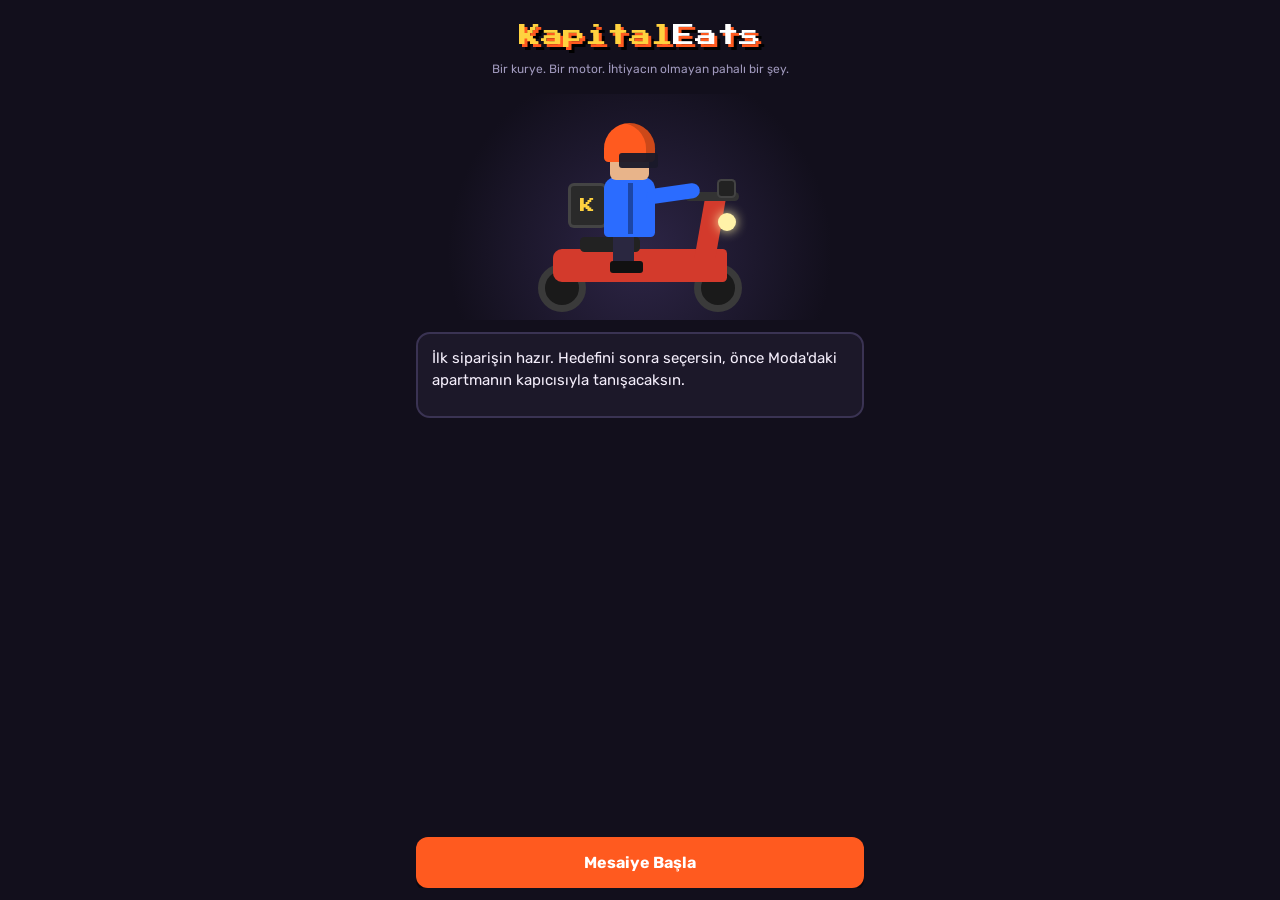
==== commit b49fd05a: "Engine v8: meta save, cold open, arcs, tasks, taksit, YARIN card, juice, new account The run state S" ====
--- a/index.html
+++ b/index.html
@@ -5,6 +5,8 @@
 <meta name="viewport" content="width=device-width, initial-scale=1, viewport-fit=cover">
 <title>KapitalEats</title>
 <meta name="claude:viewport-fit-sides" content="cover">
+<link rel="manifest" href="manifest.webmanifest">
+<meta name="theme-color" content="#120f1c">
 <link rel="stylesheet" href="https://fonts.googleapis.com/css2?family=Press+Start+2P&family=Rubik:wght@400;500;700&display=swap">
 <style>
 /* Layout: one-screen portrait app. Sticky HUD on top, scrolling screen area, big thumb buttons at the bottom. */
@@ -285,6 +287,77 @@
 .cert-stamp span{font-family:var(--body);font-size:10px;text-transform:lowercase}
 
 @media (prefers-reduced-motion:reduce){*{animation:none!important;transition:none!important}}
+
+/* ===== v8: retention redesign ===== */
+.daybtn{background:transparent;border:1px solid var(--line);border-radius:8px;padding:3px 8px;font-family:var(--display);font-size:10px;color:var(--muted);cursor:pointer}
+.chipwarn{color:var(--bad)}
+.bar.ticks{position:relative}
+.bar.ticks::after{content:"";position:absolute;inset:0;background:repeating-linear-gradient(90deg,transparent 0 calc(25% - 1px),var(--line) calc(25% - 1px) 25%);pointer-events:none}
+.linkbtn{background:none;border:0;color:var(--muted);text-decoration:underline;font-size:13px;padding:6px;cursor:pointer;justify-self:center}
+#pops{position:fixed;inset:0;pointer-events:none;z-index:50}
+.pop{position:absolute;font-family:var(--display);font-size:12px;color:var(--good);text-shadow:2px 2px 0 #000;animation:popUp 1.1s ease-out forwards;white-space:nowrap}
+.pop.neg{color:var(--bad);animation-name:popDown}
+.pop.big{font-size:16px;color:var(--accent2)}
+@keyframes popUp{0%{transform:translateY(0) scale(.8);opacity:0}15%{opacity:1;transform:translateY(-6px) scale(1.05)}100%{transform:translateY(-70px) scale(1);opacity:0}}
+@keyframes popDown{0%{transform:translateY(0);opacity:0}15%{opacity:1}100%{transform:translateY(50px);opacity:0}}
+#app.shake{animation:shake .32s}
+@keyframes shake{0%,100%{transform:translateX(0)}20%{transform:translateX(-6px)}40%{transform:translateX(6px)}60%{transform:translateX(-4px)}80%{transform:translateX(4px)}}
+.energy .bar i.pulse{animation:pulse 1s infinite}
+@keyframes pulse{50%{opacity:.45}}
+/* takvim şeridi */
+.calendar{display:grid;grid-template-columns:repeat(7,1fr);gap:4px}
+.calendar .cell{background:var(--panel);border:1px solid var(--line);border-radius:8px;padding:6px 2px;text-align:center;font-size:11px;color:var(--muted);display:grid;gap:2px}
+.calendar .cell b{color:var(--fg);font-weight:500}
+.calendar .cell.today{border-color:var(--accent2);color:var(--fg)}
+.calendar .cell .ic{font-size:14px;line-height:1;min-height:16px}
+/* fiş türleri */
+.ticket.story-ticket{outline:3px solid var(--accent2);outline-offset:-3px;background:#fbf3df}
+.ticket .tagline{display:inline-block;font-size:11px;padding:2px 8px;border-radius:999px;background:#1b1626;color:#f7f1e3;margin-bottom:6px}
+.ticket .tagline.ret{background:#2b6cff}
+.ticket .surge{color:#c0243f;font-weight:700;font-size:12px}
+/* görev */
+.task{display:flex;gap:10px;align-items:center;background:var(--panel);border:2px solid var(--line);border-radius:12px;padding:10px 12px}
+.task .ico{font-size:22px}
+.task .bar{flex:1;height:8px}
+.task.done{border-color:var(--good)}
+/* gün sonu kutlama */
+.celebrate{text-align:center;display:grid;gap:6px;position:relative;overflow:hidden}
+.celebrate .net{font-family:var(--display);font-size:22px;color:var(--good);font-variant-numeric:tabular-nums}
+.celebrate .cmp{font-size:13px;color:var(--muted)}
+.celebrate .rec{position:absolute;right:10px;top:10px;transform:rotate(10deg);font-family:var(--display);font-size:9px;color:#1f8a4c;border:3px solid #1f8a4c;border-radius:6px;padding:4px 6px;background:rgba(0,0,0,.2)}
+/* yarın kartı */
+.yarin{border-color:var(--accent2);display:grid;gap:8px}
+.yarin .hd{font-family:var(--display);font-size:11px;color:var(--accent2)}
+.yarin .row{display:flex;gap:10px;align-items:flex-start;font-size:14px}
+.yarin .row .ic{flex:none;width:22px;text-align:center}
+.yarin .mini{background:#f7f1e3;color:#1b1626;border-radius:6px;padding:8px 10px;font-family:'Courier New',monospace;font-size:12px;display:flex;justify-content:space-between;align-items:center;gap:8px}
+.yarin .mini b{font-size:15px}
+.switch{display:inline-flex;align-items:center;gap:6px;font-size:12px;cursor:pointer;user-select:none}
+.switch i{width:34px;height:18px;border-radius:9px;background:var(--line);position:relative;transition:background .2s}
+.switch i::after{content:"";position:absolute;top:2px;left:2px;width:14px;height:14px;border-radius:50%;background:#fff;transition:left .2s}
+.switch.on i{background:var(--good)}.switch.on i::after{left:18px}
+/* telefon kartı (Musti) */
+.phone{background:#0b0a12;border:2px solid var(--line);border-radius:16px;padding:12px;display:grid;gap:8px}
+.phone .from{font-size:12px;color:var(--muted)}
+.phone .sms{background:#2a2740;border-radius:14px 14px 14px 4px;padding:8px 12px;font-size:14px;max-width:90%;white-space:pre-line}
+.phone .nar{font-size:13px;color:var(--muted)}
+/* mahalle defteri */
+.mcard{display:grid;grid-template-columns:auto 1fr;gap:10px;align-items:start}
+.mcard .dots{display:flex;gap:3px}
+.mcard .dots i{width:8px;height:8px}
+.mcard .dots i.on{background:var(--accent2)}
+.mcard .nm{font-weight:700}
+.keep{display:inline-block;font-size:11px;padding:2px 8px;border-radius:999px;background:var(--panel2);border:1px solid var(--accent2);color:var(--accent2);margin:2px 2px 0 0}
+/* platform bildirimi kartı */
+.platform{border-left:6px solid var(--info)}
+.platform .kicker{color:var(--info)}
+/* hedef kartı */
+.goal .eta{font-size:11px;color:var(--muted)}
+.goal .rec{font-size:10px;color:var(--info);border:1px solid var(--info);border-radius:999px;padding:1px 6px;margin-left:4px}
+/* taksit */
+.taksitbtn{display:grid;gap:6px}
+.stamp.paid span{color:#1f8a4c}
+.pop.stampy{font-size:20px}
 </style>
 </head>
 <body>
@@ -292,7 +365,11 @@
   <header class="hud" id="hud" hidden>
     <div class="hud-top">
       <div class="logo">Kapital<span>Eats</span></div>
-      <div style="display:flex;align-items:center;gap:8px"><div class="day" id="hud-day">GÜN 1</div><button class="snd" id="btn-sound" aria-label="Ses">🔊</button></div>
+      <div style="display:flex;align-items:center;gap:6px">
+        <button class="daybtn" id="hud-day" title="Mahalle">GÜN 1</button>
+        <button class="snd" id="btn-haptic" aria-label="Titreşim">📳</button>
+        <button class="snd" id="btn-sound" aria-label="Ses">🔊</button>
+      </div>
     </div>
     <div class="hud-row">
       <div class="hud-avatar" id="hud-avatar"></div>
@@ -300,8 +377,10 @@
         <div class="money" id="hud-money">0 ₺</div>
         <div class="stats">
           <span>⭐ <b id="hud-rating">4.6</b></span>
-          <span>📈 Kabul <b id="hud-accept">100%</b></span>
-          <span title="Motor aşınması">🔧 <b id="hud-wear">0%</b></span>
+          <span id="hud-accept-wrap" hidden>📈 Kabul <b id="hud-accept">100%</b></span>
+          <span id="hud-wear-wrap" hidden title="Motor aşınması">🔧 <b id="hud-wear">0%</b></span>
+          <span id="hud-complaints" class="chipwarn" hidden>⚠️ <b id="hud-complaints-n">0</b>/4</span>
+          <span id="hud-account" hidden>👤 <b id="hud-account-n">Hesap 2</b></span>
         </div>
       </div>
     </div>
@@ -309,32 +388,49 @@
       <div class="lbl"><span>⚡ Enerji <b id="hud-energy-txt" style="color:var(--fg);font-weight:500">100</b></span><span id="hud-tariff"></span></div>
       <div class="bar"><i id="hud-energy"></i></div>
     </div>
-    <div class="goalbar">
+    <div class="goalbar" id="hud-goalbar">
       <div class="lbl"><span id="hud-goalname">Hedef</span><b id="hud-goalprice">0 ₺</b></div>
-      <div class="bar"><i id="hud-bar"></i></div>
+      <div class="bar ticks"><i id="hud-bar"></i></div>
+      <div class="lbl"><span id="hud-taksit" class="muted small"></span><span id="hud-keepsakes" class="small"></span></div>
     </div>
   </header>
 
   <main>
-    <!-- START -->
+    <!-- START (soğuk açılış) -->
     <section class="screen" id="s-start">
       <div class="hero">
         <div class="big">Kapital<span>Eats</span></div>
-        <p class="muted small">Hayatta kalmak için değil, almak için çalış.</p>
+        <p class="muted small">Bir kurye. Bir motor. İhtiyacın olmayan pahalı bir şey.</p>
       </div>
       <div class="avatar-stage"><div class="avatar" id="start-avatar"></div></div>
-      <p>Sen bir kuryesin. Kiran ödeniyor, karnın tok. Ama bir şey eksik: <b>ihtiyacın olmayan pahalı bir şey.</b> Hedefini seç, mesaiye başla.</p>
-      <h2>Adın Ne?</h2>
-      <input class="name-input" id="name-input" maxlength="16" placeholder="Kurye adı" autocomplete="off">
-      <h2>Hedefini Seç</h2>
+      <div class="card" id="start-card">
+        <p>İlk siparişin hazır. Hedefini sonra seçersin, önce Moda'daki apartmanın kapıcısıyla tanışacaksın.</p>
+        <p class="small muted" id="start-meta"></p>
+      </div>
+      <div class="spacer"></div>
+      <div class="actions one">
+        <button class="btn primary" id="btn-continue" hidden>Kaldığım yerden devam et</button>
+        <button class="btn primary" id="btn-start">Mesaiye Başla</button>
+      </div>
+      <button class="btn ghost" id="btn-mahalle-start" hidden>Mahalle defteri</button>
+    </section>
+
+    <!-- GOAL PICKER (platform reklamı) -->
+    <section class="screen" id="s-goal" hidden>
+      <h2>Fırsat Köşesi ✨</h2>
+      <div class="card news" style="border-left-color:var(--info)">
+        <div class="kicker" style="color:var(--info)">KAPİTALEATS İŞ ORTAĞI AVANTAJLARI</div>
+        <h3>Hayalinizdekini 4 taksitle alın!</h3>
+        <p class="muted">İlk teslimatınız tamamlandı, tebrikler! 🎉 Şimdi bir hedef belirleyin, biz de her teslimatta sizi ona bir adım yaklaştıralım. Taksitler sizden, motivasyon bizden 💙</p>
+      </div>
       <div class="goals" id="goals"></div>
-      <div class="actions one"><button class="btn primary" id="btn-start" disabled>Mesaiye Başla</button></div>
-      <button class="btn ghost" id="btn-continue" hidden>Kaldığım yerden devam et</button>
+      <div class="actions one"><button class="btn primary" id="btn-goal-go" disabled>Bu hedefi seç</button></div>
     </section>
 
-    <!-- NEWS -->
+    <!-- NEWS / SABAH BÜLTENİ -->
     <section class="screen" id="s-news" hidden>
       <h2 id="news-day">GÜN 1 · SABAH BÜLTENİ</h2>
+      <div class="calendar" id="calendar"></div>
       <div id="news-list" style="display:grid;gap:10px"></div>
       <div class="spacer"></div>
       <div class="actions one"><button class="btn primary" id="btn-news-go">Mesaiye Başla</button></div>
@@ -347,15 +443,16 @@
         <div class="dots" id="order-dots"></div>
       </div>
       <div class="notif" id="order-hint"></div>
-      <p class="small muted">Birini seç. Diğerleri başka kuryeye gider, kimse sana kızmaz. Detayları aklında tut, sonra lazım olabilir.</p>
+      <p class="small muted" id="order-tip" hidden>Birini seç. Diğerleri başka kuryeye gider. Fişteki ayrıntıları aklında tut, kapıda sorulabilir.</p>
       <div class="offers" id="offers"></div>
       <div class="spacer"></div>
       <div class="actions one"><button class="btn ghost" id="btn-skip">Hiçbirini alma, bu turu geç</button></div>
+      <button class="linkbtn" id="btn-endshift" hidden>Vardiyayı bitir</button>
     </section>
 
-    <!-- AWAY (çevrimdışı gelir) -->
+    <!-- AWAY (kaldığın yer) -->
     <section class="screen away" id="s-away" hidden>
-      <div class="hero"><div class="big">SEN YOKKEN</div></div>
+      <div class="hero"><div class="big">KALDIĞIN YER</div></div>
       <div class="card" id="away-card"></div>
       <div class="spacer"></div>
       <div class="actions one"><button class="btn primary" id="btn-away-go">Devam</button></div>
@@ -363,7 +460,7 @@
 
     <!-- RIDE -->
     <section class="screen" id="s-ride" hidden>
-      <div class="scene">
+      <div class="scene" id="scene">
         <div class="layer stars"></div>
         <div class="layer far"></div>
         <div class="layer near"></div>
@@ -375,15 +472,17 @@
         <div class="rider"><div class="avatar" id="ride-avatar"></div></div>
       </div>
       <p class="ride-text" id="ride-text"><span class="dots-anim">Teslimata gidiliyor</span></p>
+      <p class="small muted" id="ride-skip" style="text-align:center" hidden>dokun, geç</p>
     </section>
 
     <!-- EVENT -->
     <section class="screen" id="s-event" hidden>
       <div class="event-title" id="ev-title"></div>
       <div class="stage" id="ev-stage"></div>
-      <div class="card accent">
+      <div class="card accent" id="ev-card">
         <p class="event-text" id="ev-text"></p>
       </div>
+      <input class="name-input" id="ev-name" maxlength="16" placeholder="Adını söyle" autocomplete="off" hidden>
       <div class="spacer"></div>
       <div id="ev-choices" class="actions one"></div>
       <div id="ev-result" class="card" hidden>
@@ -401,22 +500,30 @@
         <div class="summary" id="res-summary"></div>
       </div>
       <p class="small muted" id="res-note"></p>
+      <div class="notif" id="res-task" hidden></div>
       <div class="spacer"></div>
       <div class="actions one"><button class="btn primary" id="btn-res-next">Sonraki Sipariş</button></div>
     </section>
 
-    <!-- DAY END / SHOP -->
+    <!-- DAY END -->
     <section class="screen" id="s-dayend" hidden>
-      <h2 id="de-title">GÜN 1 BİTTİ</h2>
+      <div class="card celebrate" id="de-celebrate"></div>
       <div class="card"><div class="summary" id="de-summary"></div></div>
+      <div id="de-taksit"></div>
+      <div id="de-knock"></div>
+      <div id="de-ending"></div>
       <div id="de-reviews" style="display:grid;gap:8px"></div>
-      <h2>Usta Cemil</h2>
-      <div class="card" id="service"></div>
-      <div class="avatar-stage"><div class="avatar" id="shop-avatar"></div></div>
-      <h2>Kurye Dükkanı</h2>
-      <p class="small muted">Hedefe yaklaşmaz ama iyi görünürsün. Kapitalizm de bu zaten.</p>
-      <div class="shop" id="shop"></div>
-      <div class="actions one"><button class="btn primary" id="btn-sleep">Uyu → Yeni Gün</button></div>
+      <button class="btn ghost" id="btn-toggle-shop">Usta Cemil ve Dükkan</button>
+      <div id="de-shopwrap" hidden>
+        <h2>Usta Cemil</h2>
+        <div class="card" id="service"></div>
+        <div class="avatar-stage"><div class="avatar" id="shop-avatar"></div></div>
+        <h2>Kurye Dükkanı</h2>
+        <p class="small muted">Hedefe yaklaştırmaz ama kapıda farklı görünürsün.</p>
+        <div class="shop" id="shop"></div>
+      </div>
+      <div class="card yarin" id="de-yarin"></div>
+      <div class="actions one"><button class="btn primary" id="btn-sleep">Uyu → Yarın</button></div>
     </section>
 
     <!-- WEEK -->
@@ -426,16 +533,25 @@
       <div class="actions one"><button class="btn primary" id="btn-week-go">Yeni Haftaya</button></div>
     </section>
 
+    <!-- MAHALLE DEFTERİ -->
+    <section class="screen" id="s-mahalle" hidden>
+      <h2>Mahalle Defteri</h2>
+      <div id="mahalle-body" style="display:grid;gap:10px"></div>
+      <div class="spacer"></div>
+      <div class="actions one"><button class="btn primary" id="btn-mahalle-back">Geri</button></div>
+    </section>
+
     <!-- FIRED -->
     <section class="screen fired" id="s-fired" hidden>
-      <div class="hero"><div class="big">KOVULDUN</div></div>
+      <div class="hero"><div class="big">HESAP ASKIYA ALINDI</div></div>
       <div class="avatar-stage"><div class="avatar" id="fired-avatar"></div></div>
       <div class="card" id="fired-card"></div>
       <div class="spacer"></div>
-      <div class="actions one"><button class="btn primary" id="btn-fired-again">Başka Bahara</button></div>
+      <div class="actions one"><button class="btn primary" id="btn-fired-musti">Musti'nin kimliğiyle devam et</button></div>
+      <button class="btn ghost" id="btn-fired-quit">Bırak, başa dön</button>
     </section>
 
-    <!-- WIN -->
+    <!-- WIN / ENDINGS -->
     <section class="screen win" id="s-win" hidden>
       <div class="hero"><div class="big" id="win-big"></div></div>
       <div class="avatar-stage"><div class="avatar" id="win-avatar"></div></div>
@@ -444,55 +560,77 @@
       <div class="actions one"><button class="btn primary" id="btn-again">Yeni Hedef Seç</button></div>
     </section>
   </main>
+  <div id="pops"></div>
 </div>
 
 <script>
 /* =====================================================================
-   KapitalEats — prototip
-   Bölümler: CONFIG · VERİ (hedefler, hava, haberler, siparişler, OLAYLAR, dükkan)
-             · DURUM · EKRAN AKIŞI · YARDIMCILAR
-   Olay ve haber havuzunu genişletmek için sadece VERİ bölümüne ekleme yap.
+   KapitalEats
+   Bölümler: CONFIG · VERİ (hedefler, hava, haberler, siparişler, olaylar, arklar, görevler, dükkan)
+             · DURUM (S: bu koşu, META: kalıcı mahalle) · MOTOR · EKRAN AKIŞI
+   İçerik dosyaları ve kuralları: docs/CONTENT_CONTRACT.md
    ===================================================================== */
 
 const CONFIG = {
   startMoney: 500,          // başlangıç parası (₺)
-  ordersPerDay: 6,          // gün başına düşen sipariş sayısı
-  baseFee: 80,              // sipariş taban ücreti (gerçek: 65-92 ₺; oyun için biraz cömert)
-  feePerKm: 9,              // km başına ücret (gerçek 3,7-4,8 ₺; mesafe kararı anlamlı olsun diye yüksek)
+  ordersPerDay: 6,          // gün başına tur
+  day1Rounds: 4,            // ilk gün (öğretici) tur sayısı
+  baseFee: 80,              // sipariş taban ücreti
+  feePerKm: 9,              // km başına ücret
   bulkFee: 15,              // paketteki her ürün adedi için ek ücret
   startHour: 12,            // ilk tur saati
   hoursPerRound: 2,         // her tur saati bu kadar ilerletir
   nightFrom: 20,            // bu saatten sonra gece tarifesi ve gece olayları
-  nightFeeMult: 1.4,        // gece tarifesi (Trendyol Go: gündüz 64,5 / gece 92 ₺)
+  nightFeeMult: 1.4,        // gece tarifesi
   weekendFeeMult: 1.15,     // hafta sonu tarifesi
+  lowRatingFeeMult: 0.9,    // puan 3,5 altındaysa ücret çarpanı (algoritma ucuz sipariş gösterir)
   streakBonusAt: 5,         // üst üste bu kadar teslimatta platform bonusu
   streakBonus: 150,
-  serviceKm: 140,           // bu kadar km'de aşınma %100 olur (arıza neredeyse kesin)
+  taksitCount: 4,           // hedef kaç taksitte alınır
+  goalInflationCap: 1.3,    // hedef fiyatı başlangıcın en fazla bu katına çıkabilir
+  serviceKm: 200,           // bu kadar km'de aşınma %100 olur
   serviceBase: 300,         // Usta Cemil taban fiyatı
   serviceWearPrice: 7,      // aşınma yüzdesi başına ₺
   towCost: 450,             // çekici
-  soundKey: 'kapitaleats-sound',
   maxDistanceKm: 9,
   eventChance: 0.45,        // kabul edilen siparişte olay çıkma ihtimali (hava × mesafe riski eklenir)
   offersPerRound: [2,3],    // her turda kaç sipariş teklif edilir (min,max)
-  fuelPerKm: 6,             // benzin: km başına ₺ (teslimatta kesilir)
+  returningChance: 0.25,    // 2. günden itibaren bir fişin eski müşteriye ait olma ihtimali (turda en fazla 1)
+  regularChance: 0.2,       // bir fişin müdavim müşteriye ait olma ihtimali
+  reservedFeeMult: 1.15,    // sabah için ayrılan siparişin ücret çarpanı
+  fuelPerKm: 6,             // benzin: km başına ₺
   idleCapHours: 8,          // çevrimdışı gelir en fazla bu kadar saat için işler
-  dailyExpense: 120,        // "simit + çay + motor benzini" (gün sonu kesilir)
+  dailyExpense: 120,        // simit + çay + motor (gün sonu kesilir)
   breakCost: 40,            // mola: çay + simit
-  energyMax: 100,           // kurye enerjisi (gün başında dolu)
-  energyBase: 7,            // her teslimatın sabit enerji bedeli
-  energyPerKm: 1.3,         // km başına enerji
-  energyNight: 6,           // gece teslimatı ek bedel
-  energyLow: 30,            // bunun altında "enerji bitiyor" olayı çıkar
-  breakEnergy: 45,          // mola ne kadar enerji verir
-  eatEnergy: 25,            // siparişten yemek ne kadar verir
+  energyMax: 100,
+  energyBase: 5,            // her teslimatın sabit enerji bedeli
+  energyPerKm: 1.0,
+  energyPerFloor: 0.8,      // 3. kattan sonraki her kat (asansörsüz hesap)
+  energyNight: 4,
+  energyLow: 30,            // bunun altında "enerji bitiyor" olayı çıkabilir
+  breakEnergy: 45,
+  eatEnergy: 25,
   startRating: 4.6,
-  fireRating: 2.0,          // puan bunun altına inerse hesap kapanır
-  maxComplaints: 4,         // bu kadar şikayette hesap kapanır
-  rideMs: 4200,             // sürüş animasyonu süresi
-  stampMs: 650,             // KABUL / RED damgası süresi
-  recentEventMemory: 4,     // son N olay tekrar çıkmaz
-  saveKey: 'kapitaleats-save-v7'
+  ratingRecover: 0.03,      // olaysız her teslimatta puan artışı (4,8'e kadar)
+  ratingSoftCap: 4.8,
+  ratingFloorDays: 3,       // ilk N gün puan 3,0'ın altına inmez, kimse kovulmaz
+  fireRating: 2.0,
+  maxComplaints: 4,
+  complaintDecayDays: 7,    // bu kadar şikayetsiz günden sonra bir şikayet arşivlenir
+  minOffersForFire: 18,     // kabul oranı kuralı bu kadar turdan önce işlemez
+  rideMs: 2600,             // sürüş animasyonu süresi
+  rideSkipAfterMs: 1000,    // bu süreden sonra dokunarak geçilebilir
+  stampMs: 650,
+  recentEventMemory: 8,     // son N olay tekrar çıkmaz
+  unseenWeight: 3,          // hiç görülmemiş olayların ağırlık çarpanı
+  specialDays: [5, 12, 19, 26, 33],   // özel günler
+  taskRewardMin: 150, taskRewardMax: 300,
+  soundKey: 'kapitaleats-sound',
+  hapticKey: 'kapitaleats-haptic',
+  saveKey: 'kapitaleats-save',        // artık sürümle değişmez; migrate() eski kayıtları taşır
+  legacySaveKeys: ['kapitaleats-save-v7'],
+  metaKey: 'kapitaleats-meta-v1',
+  saveVersion: 8
 };
 
 /* ---------------- HEDEFLER ----------------
@@ -565,8 +703,8 @@
     cat:'all', effect:{ feeMult:1.25, tipMult:0.7 } },
   { id:'yerli', kicker:'TEKNOLOJİ', headline:'"Yerli ve milli telefon" tanıtıldı', body:'Fiyatı ithal olandan pahalı. Bakan: "Gurur fiyata dahil." Hedefindeki ithal telefon da "dayanışma" adına zamlandı.',
     cat:'tech', effect:{ priceMult:1.06 } },
-  { id:'quiet', kicker:'GÜNDEM', headline:'Bugün hiçbir şey olmadı', body:'Gazeteler boş sayfa bastı. Fiyatlar yerinde. Şüpheli bir sakinlik.',
-    cat:'all', effect:{} }
+  { id:'quiet', kicker:'GÜNDEM', headline:'Bugün hiçbir şey olmadı', body:'Gazeteler boş sayfa bastı. Fiyatlar yerinde, köpekler uyuyor, güvenlik kulübesi boş. Şüpheli bir sakinlik.',
+    cat:'all', effect:{ eventChance:0 } }
 ];
 
 /* ---------------- SİPARİŞ PARÇALARI ----------------
@@ -1262,35 +1400,557 @@
   { id:'scooter_gold', slot:'scooter', name:'Altın Kaplama', price:15000, color:'#e6b422', desc:'Hedefinin yarısı kadar. "Hedef" ne demekti?' },
   { id:'bag_std', slot:'bag', name:'Termal Çanta', price:0, color:'#2a2a2a', desc:'İçini sıcak tutmuyor, adını tutuyor.' },
   { id:'bag_pink', slot:'bag', name:'Pembe Çanta', price:1200, color:'#ff6fb5', desc:'Müşteriler fotoğraf çekiyor. Bahşiş vermiyor.' },
+  { id:'helmet_ferhat', slot:'helmet', name:'Ferhat\'ın Kaskı', price:0, color:'#111118', hidden:true, desc:'Siyah, çizik, içinde "F" yazıyor. Ferhat bıraktı, gitti.' },
   /* Yan gelir: oyun kapalıyken (çevrimdışı) saat başına kazandırır. slot:'side', idle:{perHour, cut}  cut: kesinti oranı (benzin, komisyon) */
-  { id:'side_cousin', slot:'side', name:'Kuzen Musti\'ye motor kirası', price:2500, color:'#8a6cff', idle:{perHour:70, cut:0.35}, desc:'Sen yokken motoru Musti sürer. Benzinini sen ödersin. Aile bu.' },
-  { id:'side_ads', slot:'side', name:'Motora reklam giydirmesi', price:6000, color:'#ffb347', idle:{perHour:140, cut:0.1}, desc:'Arkanda bir banka reklamı. Bankanın kuryesi değilsin ama öyle görünüyorsun.' }
+  { id:'side_cousin', slot:'side', name:'Kuzen Musti\'ye motor kirası', price:1200, color:'#8a6cff', idle:{perHour:70, cut:0.35}, desc:'Sen yokken motoru Musti sürer. Benzinini sen ödersin. Aile bu.' },
+  { id:'side_ads', slot:'side', name:'Motora reklam giydirmesi', price:2400, color:'#ffb347', idle:{perHour:140, cut:0.1}, desc:'Arkanda bir banka reklamı. Bankanın kuryesi değilsin ama öyle görünüyorsun.' }
 ];
 
-/* ---------------- DURUM ---------------- */
+/* ---------------- MAHALLE HİKAYELERİ (ARC_BEATS) ----------------
+   Her karakterin arkı ayrı dosyada (42-arcs-hayri.js vb.) ARC_BEATS.push ile eklenir.
+   Şema ve kurallar: docs/CONTENT_CONTRACT.md. Bu dosya adı sıralamada ark dosyalarından önce gelmeli. */
+const ARC_BEATS = [];
+
+/* ---------------- HAYRİ ABİ — «AKILLI KAPI» ----------------
+   Yıldız Apt., Moda Cad. No 14, Kadıköy. Kapıcı Hayri Abi: Sivaslı, otuz bir yıl aynı bina.
+   6 beat, hepsi mode 'ticket'. Fişteki müşteri binanın kiracısıdır (Ayla Ş. 3/7, Sedat Y. 5/10,
+   Nermin K. 2/4); Hayri Abi zemin kattaki kapıcı dairesindedir.
+   Bayraklar (A.flags): noName, knowsGoal, petition, volkan, kapitaldoor, stayed, left, cold.
+   Facts: 'volkan_ride' (yazıldığı günün ertesi bahşiş ×1,2 — motor uygular),
+          'kapitaldoor' (bundan sonra Yıldız fişlerinde 4 haneli kapı kodu + hafıza olayı — motor/olay yazarı),
+          'hayri_stayed' | 'hayri_left' | 'hayri_cold' (final).
+   Final: petition && volkan && rating ≥ 4,0 → hayri_key; rating < 3,5 → soğuk kapanış; aksi → hayri_glass.
+   Şema: docs/CONTENT_CONTRACT.md */
+
+const HAYRI_ADDR = (customer, floor, apt) => ({
+  district: 'Kadıköy', hood: 'Moda', street: 'Moda Cad.', no: 14, building: 'Yıldız Apt.', floor, apt, customer
+});
+// Oyuncunun hedefinin adı, parantezsiz ("Koleksiyon Termos (Sınırlı Renk)" → "Koleksiyon Termos"). Hedef yoksa null.
+function hayriGoal(S){
+  const g = (typeof GOALS !== 'undefined') && GOALS.find(x => x.id === S.goalId);
+  return g ? g.name.replace(/\s*\(.*?\)/, '') : null;
+}
+
+/* ---- 1. KİM O? (Gün 1, soğuk açılış) ---- */
+ARC_BEATS.push({
+  arc: 'hayri', step: 1, startDay: 1, dueGap: 1, mode: 'ticket',
+  address: HAYRI_ADDR('Ayla Ş.', 3, 7),
+  hook: "Moda Cad. 14, Yıldız Apt. Kapıcısı herkesin adını sorar, bir kere.",
+  hookShort: 'Yıldız Apt.',
+  build: (o, S, A) => ({
+    title: 'KİM O?',
+    text: `Yıldız Apartmanı'nın demir kapısı itilince inliyor. Zemin katta bir kapı aralık; içeriden çay, Maltepe sigarası ve ıslak paspas kokusu. Bıyıklı, lacivert hırkalı bir adam ince belli bardağı tabağa koyup ayağa kalktı. "Kim o?" Seni, çantayı, kaskı tarttı. "Hayri. Otuz bir yıldır buradayım, bina benim sayılır, o ayrı. Sen yenisin. Adın ne oğlum?"`,
+    choices: [
+      { label: 'Adını söyle',
+        result: `"${S.name}." Bir kere daha söyledi, ağzına oturtur gibi: "${S.name}. Tamam." Asansörün düğmesine kendi bastı. "Kuryeye yasak bu. İlk günün, görmedim." Üçüncü kata çıkarken merdiven boşluğundan sesi geldi: "Yarın da gelirsen oğlandan mektup var, okurum."`,
+        effects: { rating: 0.1, rel: { hayri: 1 } } },
+      { label: 'Adını verme, geç',
+        result: `"Kurye." Başını salladı, bardağı aldı, oturdu. "Kurye çok oğlum, Hayri bir tane. Merdiven solda, asansör kuryeye yasak." Üç kat yürüdün. Ayla Hanım fişi kapıda yüksek sesle okudu: "${S.name}, değil mi?" Merdiven boşluğu adını aşağıya, kapıcı dairesine kadar taşıdı.`,
+        effects: { sets: { noName: true }, energy: -5 } }
+    ]
+  })
+});
+
+/* ---- 2. MEKTUP (Gün 2) — Volkan Berlin'de kurye; hedefini söylersen knowsGoal ---- */
+ARC_BEATS.push({
+  arc: 'hayri', step: 2, dueGap: 2, mode: 'ticket',
+  address: HAYRI_ADDR('Sedat Y.', 5, 10),
+  hook: "Hayri Abi'ye Berlin'den mektup gelmiş. Yarın gelirsen okuyacak.",
+  hookShort: "Hayri'nin mektubu",
+  build: (o, S, A) => {
+    const intro = A.flags.noName
+      ? `"${S.name}." Kapıcı dairesinin kapısı bu kez tam açık. "Adını vermedin, Ayla Hanım merdivende okudu. Ben bir şey demem, o ayrı."`
+      : `"${S.name}, gel." Kapıcı dairesinin kapısı bu kez tam açık; adını ilk seferde tutmuş.`;
+    const g = hayriGoal(S);
+    return {
+      title: 'MEKTUP',
+      text: `${intro} Masada Deutsche Post pullu bir zarf, üstünde okuma gözlüğü. "Oğlan, Volkan. Berlin'de kurye, bisikletle." Parmağı bir satırda durdu: "Baba, burada saat ücreti var, yağmur parası ayrı." Zarfı ikiye katladı. "Sen ne için koşuyorsun oğlum? Alacağın bir şey mi var, yoksa telefon mu koşturuyor seni?"`,
+      choices: [
+        { label: 'Hedefini söyle',
+          result: `"Demek ${g || 'bir hedef'}." Gözlüğü alnına kaldırdı, bir süre öyle baktı. "Volkan da ilk yıl bisiklet istedi, bisikleti aldı, bisikleti çaldılar. Hedef hedeftir, o ayrı." Çayı doldurdu, şekeri iki attı, sormadı. Beşinci kata asansörle çıktın; düğmeye bu kez sen bastın.`,
+          effects: { sets: { knowsGoal: true }, rel: { hayri: 1 }, energy: 5 } },
+        { label: 'Mektubun devamını sor',
+          result: `Okudu. Volkan'ın ev arkadaşı Lahorlu, kira bin iki yüz avro, Spree kenarında yağmurda bile oturuyorlarmış. "Burayı soruyor. Asansörü soruyor, Ayla Hanım'ın kedisini soruyor." Zarfı göğüs cebine koydu; çay sen istemeden geldi. Beşinci katta Sedat Bey kutunun altına dokundu: "Ilık."`,
+          effects: { rel: { hayri: 2 }, energy: 5, rating: -0.1 } },
+        { label: 'Acele et, geç',
+          result: `"Herkesin acelesi var oğlum, Volkan'ın da vardı." Zarfı masaya bıraktı, kapıyı yarıya kadar kapadı. Asansör anahtarı cebinde kaldı; beş katı merdivenden çıktın, Sedat Bey'in kapısında nefesin kesik, paket ılık.`,
+          effects: { rel: { hayri: -1 }, energy: -8 } }
+      ]
+    };
+  }
+});
+
+/* ---- 3. İMZA (Gün 4) — yönetim KapitalDoor getiriyor; imza → petition (%25 yönetim şikayeti: puan −0,2, sayaç yok) ---- */
+ARC_BEATS.push({
+  arc: 'hayri', step: 3, dueGap: 3, mode: 'ticket',
+  address: HAYRI_ADDR('Ayla Ş.', 3, 7),
+  hook: "Yıldız Apt. yönetimi toplanmış. Hayri Abi elinde şeffaf bir dosyayla bekliyor.",
+  hookShort: "Hayri'nin dosyası",
+  build: (o, S, A) => {
+    const g = hayriGoal(S);
+    const open = A.flags.knowsGoal && g ? `"Senin şu ${g} meselesi vardı ya oğlum, benim de şu var."` : `"Oğlum, dur bir dakika."`;
+    return {
+      title: 'İMZA',
+      text: `Hayri Abi kapıcı dairesinin önünde ayakta, elinde şeffaf dosya, dosyada iki sayfa ve bir tükenmez. ${open} "Yönetim toplandı. Kapıya karekod gelecek, KapitalDoor diyorlar, ben gidecekmişim. Otuz bir yıl, bir karekod." Dosyayı uzattı; ilk sayfada beş imza, biri Nermin Hanım'ın. "Şu kağıda imza var mı, yok mu? Yoksa da bir şey demem, o ayrı."`,
+      choices: [
+        { label: 'İmzala',
+          outcomes: [
+            { chance: 0.75,
+              result: `İmzaladın. Adını okudu, soyadını heceledi, dosyayı göğsüne bastırdı. "Hemşerim olmasan da sayılırsın artık." Asansörün kapısını eliyle tuttu; üç katı on saniyede çıktın, Ayla Hanım kapıda dosyayı sordu: "İmzaladın mı?" "İmzaladım."`,
+              effects: { sets: { petition: true }, rel: { hayri: 2 } } },
+            { chance: 0.25,
+              result: `İmzaladın. Ertesi sabah uygulamada bir bildirim: "Bir bina yönetimi, teslimat dışı faaliyet bildiriminde bulundu. İş Ortağı Puanınız güncellendi 💙" Hayri Abi'nin dosyası şimdi yönetim odasında, senin adın ikinci sayfada, altıncı sıra.`,
+              effects: { sets: { petition: true }, rel: { hayri: 2 }, rating: -0.2 } }
+          ] },
+        { label: 'İmzalama',
+          result: `"Kurye imza atamaz Hayri Abi, sözleşmede var." Dosyayı kapadı, tükenmezi hırkasının cebine soktu. "Sözleşme sözleşmedir, bilirim. Volkan'ın da vardı." Asansör bu kez çağrılmadı; üç katı merdivenden çıktın, Ayla Hanım kapıda dosyayı sordu: "İmzaladın mı?"`,
+          effects: { rel: { hayri: -1 }, energy: -5 } },
+        { label: 'Dosyayı yukarı çıkar',
+          outcomes: [
+            { chance: 0.6,
+              result: `Dosyayı Ayla Hanım'a uzattın; imzaladı, sonra merdiven boşluğuna seslendi: "Sedat Bey, inin, imza var." Dört imza daha. Aşağıda Hayri Abi sayfaları saymadı, okşadı. "Oğlum sen bizden oldun." Ayla Hanım kapıda avucuna bir yirmilik sıkıştırdı: "Yürüdüğün için."`,
+              effects: { sets: { petition: true }, rel: { hayri: 3 }, tip: 20 } },
+            { chance: 0.4,
+              result: `Dosyayı Ayla Hanım'a uzattın. "Ben yönetim kurulundayım evladım, bu dosya bana gelmez." Dosya aşağıya senin elinde indi, imzan birinci sayfada kaldı. Akşam uygulamada "yönetim bildirimi" düştü. Hayri Abi: "Olur öyle. Ayla Hanım iyi insandır, o ayrı."`,
+              effects: { sets: { petition: true }, rel: { hayri: 1 }, rating: -0.2 } }
+          ] }
+      ]
+    };
+  }
+});
+
+/* ---- 4. VOLKAN (Gün 7) — oğlu Berlin'den gelir; arkana alırsan volkan (enerji −10 bugün, bahşiş ×1,2 yarın) ---- */
+ARC_BEATS.push({
+  arc: 'hayri', step: 4, dueGap: 3, mode: 'ticket',
+  address: HAYRI_ADDR('Nermin K.', 2, 4),
+  hook: "Volkan Berlin'den geliyor; Hayri Abi seni oğlanla tanıştıracak.",
+  hookShort: 'Volkan geliyor',
+  build: (o, S, A) => {
+    const g = hayriGoal(S);
+    const vol = A.flags.knowsGoal && g ? `"Babam ${g} diyor, doğru mu?"` : `"Babam seni yazmış mektupta. Üç satır, benden fazla."`;
+    const dosya = A.flags.petition ? `"Dosya yönetimde oğlum, Ayla Hanım götürdü. Ses yok."` : `"Yönetimden ses yok. Ben de sormadım, o ayrı."`;
+    return {
+      title: 'VOLKAN',
+      text: `Kapıcı dairesinin önünde iki tabure. Birinde Hayri Abi, ötekinde otuzlarında, kulağında kulaklık, sırtında sarı yağmurluk biri. "Volkan. Berlin." Eli soğuk, kaskı yok. ${vol} Hayri Abi çayı üçe böldü. ${dosya} Volkan bardağı bıraktı: "Bu akşam bir tur arkana alır mısın abi? Burayı görmek istiyorum."`,
+      choices: [
+        { label: "Volkan'ı arkana al",
+          result: `Volkan arkada, dizleri çantaya dayalı. Kuşdili Caddesi'nde durdurdu: "Abi, çantayı sırta değil bele yakın tak, kapıda on saniye kazanırsın." Yoruldun; kazandın da. Yarın kapılarda bu on saniye bahşişe dönecek, Volkan öyle diyor. Dönüşte Hayri Abi kapıdaydı: "İkiniz birden geldiniz, o ayrı."`,
+          effects: { energy: -10, sets: { volkan: true }, fact: 'volkan_ride', rel: { hayri: 2 } } },
+        { label: "Otur, Berlin'i sor",
+          result: `Oturdun. Berlin'de yağmur parası, Kreuzberg'de bisiklet hırsızı, ayda bir kuryeler toplantısı. "Gidiyor musun?" "Gidiyorum abi, çay bedava." Hayri Abi güldü, ilk kez. Nermin Hanım'ın mercimek çorbası ikinci katta ılıdı; "ılık da olur" diye paketi aldı.`,
+          effects: { rel: { hayri: 1 }, energy: 5, rating: -0.1 } },
+        { label: 'Siparişe koş, geç',
+          result: `"Sipariş bekliyor." Volkan başını salladı, kulaklığı taktı. Hayri Abi bardağı tabağa koydu: "Oğlan üç gün burada. Sen her gün buradasın, o ayrı." Nermin Hanım'ın kapısına çıkarken merdiven boşluğundan Volkan'ın telefonu geldi: Rammstein, kısık.`,
+          effects: { rel: { hayri: -1 } } }
+      ]
+    };
+  }
+});
+
+/* ---- 5. AKILLI KAPI (Gün 10) — KapitalDoor takıldı; panel daire numarasını sorar (hafıza). Hayri Abi karşıdaki çay ocağında ---- */
+ARC_BEATS.push({
+  arc: 'hayri', step: 5, dueGap: 3, mode: 'ticket',
+  address: HAYRI_ADDR('Ayla Ş.', 3, 7),
+  hook: "Yıldız Apt.'nin kapısına siyah bir panel takılmış. Hayri Abi kapıda görünmüyor.",
+  hookShort: 'Akıllı kapı',
+  build: (o, S, A) => {
+    const hayri = A.flags.petition ? `elini kaldırdı, ses etmedi.` : `seni gördü, çayına döndü.`;
+    const ok = {
+      result: `Kilit tık etti, yeşil ışık. Üçüncü kata asansörle çıktın; panel asansöre karışmıyor. Dönüşte karşıya geçtin. Hayri Abi tabureyi ayağıyla itti: "Otur. Kodu bildin, iyi. Kapı beni de bilirdi, o ayrı." Çayı o ödedi, ocakçıya "yazma" diye işaret etti.`,
+      effects: { rating: 0.1, rel: { hayri: 1 }, energy: 5, sets: { kapitaldoor: true }, fact: 'kapitaldoor' }
+    };
+    const bad = {
+      result: `Kırmızı ışık, iki bip. "Hatalı giriş. Yönetime bildirildi." Karşıdan terlik sesi: Hayri Abi, anahtarlığında hâlâ bina anahtarı. Kapıyı eski usul açtı. "Kod kodtur oğlum, anahtar ayrı." Ayla Hanım yukarıda bekledi, uygulama aşağıda yazdı: "Teslimat süresi aşılıyor."`,
+      effects: { rating: -0.2, rel: { hayri: 1 }, sets: { kapitaldoor: true }, fact: 'kapitaldoor' }
+    };
+    return {
+      title: 'AKILLI KAPI',
+      text: `Yıldız Apartmanı'nın kapısında siyah bir panel: KapitalDoor, mavi ışık, bir kamera gözü. Kapıcı dairesinin penceresinde perde yok, masa yok. Hayri Abi karşı kaldırımda, Yakamoz Çay Ocağı'nın taburesinde, hırkasız; ${hayri} Panel konuştu: "Hoş geldiniz. Teslimat yapılacak daire numarasını girin." Fişi en son restoranda görmüştün.`,
+      choices: memChoices(
+        `Daire ${o.apt} gir`, decoyNums(o.apt, 1, 24).map(n => `Daire ${n} gir`),
+        ok, bad
+      )
+    };
+  }
+});
+
+/* ---- 6. FİNAL (Gün 13) — bayraklara ve puana göre üç kapanış ---- */
+ARC_BEATS.push({
+  arc: 'hayri', step: 6, dueGap: 0, mode: 'ticket', final: true,
+  address: HAYRI_ADDR('Ayla Ş.', 3, 7),
+  hook: "Hayri Abi haber yolladı: yarın Yıldız'a uğra, konuşacağız.",
+  hookShort: "Hayri'nin son sözü",
+  build: (o, S, A) => {
+    const f = A.flags;
+
+    /* Soğuk kapanış: puan < 3,5 — hediye yok, bağ kopar */
+    if (S.rating < 3.5) return {
+      title: 'ONLARDAN',
+      text: `Karşı kaldırım, Yakamoz Çay Ocağı. Hayri Abi'nin yanında bir Migros poşeti, içinde hırka ve okuma gözlüğü. "Oğlum, sen de onlardan oldun. Panel puanını gösteriyor, Ayla Hanım soğuk çorbayı gösterdi. Ben Kastamonu'ya, kızın yanına." Bardağı ocakçıya uzattı, geri aldı, tabağa koydu. "Hemşerim olsan da o ayrı."`,
+      choices: [
+        { label: 'Özür dile',
+          result: `"Özür bana değil oğlum, üçüncü kata." Ocakçıya iki çay parası bıraktı; birini sen içmedin. Poşeti aldı, karşıya geçmedi; durakta 37 plakalı bir Doblo bekliyordu, damadı direksiyonda. Arkanda panel: "Teslimat yapılacak daire numarasını girin."`,
+          effects: { rel: { hayri: 1 }, sets: { cold: true }, fact: 'hayri_cold' } },
+        { label: 'Ses etme, kapıya yürü',
+          result: `Karşıya geçtin, panele daireyi girdin, yeşil yandı. Dönüşte tabure boştu, bardak tabağın üstünde ters duruyordu. Ocakçı: "Hayri Abi'yi mi arıyorsun? Gitti. Çayın parasını sana yazdırdı."`,
+          effects: { rel: { hayri: -1 }, sets: { cold: true }, fact: 'hayri_cold', money: -15 } }
+      ]
+    };
+
+    /* Kalır: dosya + Volkan + puan ≥ 4,0 — «Bina Güvenlik Danışmanı», anahtar */
+    if (f.petition && f.volkan && S.rating >= 4.0) return {
+      title: 'DANIŞMAN',
+      text: `Hayri Abi kapıda, panelin yanında; yakasında lamine bir kart: BİNA GÜVENLİK DANIŞMANI. Hırka aynı, bardak aynı. "Yönetim toplandı. Dosya, Volkan'ın yönetime yazdığı iki sayfa, Ayla Hanım'ın sesi. Kapıcı gitti, danışman geldi; maaş, o ayrı." Cebinden pirinç bir anahtar çıkardı. "Asansör anahtarı. Bende iki tane var, biri sende dursun. Dörtten yukarısı için; üçe kadar yürürsün."`,
+      choices: [
+        { label: 'Anahtarı al',
+          result: `Aldın; soğuk, ağır, dişleri aşınmış. "Kaybedersen söyle, kızmam." Üçüncü kata yürüdün; dördüncüden yukarısı artık senin değil, anahtarın işi. Ayla Hanım kapıda: "Hayri kaldı mı?" "Kaldı." "İyi." Kapı kapanmadan içeriden Kızılcık Şerbeti'nin jeneriği geldi.`,
+          effects: { keepsake: 'hayri_key', rel: { hayri: 2 }, rating: 0.1, sets: { stayed: true }, fact: 'hayri_stayed' } },
+        { label: 'Çayı iç, sonra al',
+          result: `Oturdun. Çay ince belli bardakta, şeker iki, panel mavi mavi yandı. Hayri Abi Volkan'ı anlattı, Sivas'ı anlatmadı. Anahtar tabağın kenarında bekledi, sonra avucuna geçti. Ayla Hanım'ın çorbası üçüncü katta ılıdı: "Hayri'yle oturduysan ılık da olur."`,
+          effects: { keepsake: 'hayri_key', rel: { hayri: 3 }, energy: 10, rating: -0.1, sets: { stayed: true }, fact: 'hayri_stayed' } }
+      ]
+    };
+
+    /* Gider: Kastamonu, kızın yanı — bardak. Neden gittiğini olaylarla anlatır, saymaz */
+    const why = f.petition && !f.volkan ? `"Dosya yönetimde kaldı. İmza çoktu, cevap yoktu."`
+      : !f.petition && f.volkan ? `"Volkan yazdı yönetime, Almanca kağıt bile koydu. Kağıdı imzalamayan çoktu, o ayrı."`
+      : f.petition && f.volkan ? `"Dosya tamam, Volkan tamam. Yönetim panelin ekranına baktı, orada her şey varmış, o ayrı."`
+      : `"Sen kağıdı imzalamadın, ben bir şey demedim. Panel geldi."`;
+    return {
+      title: 'BARDAK',
+      text: `Yıldız Apartmanı'nın önünde 37 plakalı bir Doblo, bagajında koli bantlı kutular: MUTFAK, YORGAN, VOLKAN. Hayri Abi kaldırımda, hırkası kolunda. "Kastamonu, kızın yanı. Damat sabah yola çıkmış." ${why} Gazete kağıdına sarılı bir şey uzattı: ince belli bardak, çatlaksız. "Otuz bir yıl bundan içtim, kırılmadı. Sende kırılırsa kırılsın."`,
+      choices: [
+        { label: 'Bardağı al',
+          result: `Aldın, çantanın ön cebine, kaskın yanına. "Çay koyarken ağzına kadar doldur, kapıcı usulü." Doblo'nun kapısı kapandı, Moda Caddesi'nde sağa döndü, sinyal vermedi. Arkanda panel mavi mavi yandı: "Hoş geldiniz."`,
+          effects: { keepsake: 'hayri_glass', rel: { hayri: 1 }, sets: { left: true }, fact: 'hayri_left' } },
+        { label: 'Kutuları taşı, uğurla',
+          result: `YORGAN kutusunu bagaja sen yerleştirdin; VOLKAN yazılı olanı Hayri Abi dizine aldı: "Bu benimle gelir." Damat teşekkür etti, Hayri Abi etmedi; başını sıvazladı, bir kere. Bardak çantada. Ayla Hanım'ın çorbası üçüncü katta ılıdı, Ayla Hanım kapıda: "Gitti mi?"`,
+          effects: { keepsake: 'hayri_glass', rel: { hayri: 2 }, energy: -5, rating: -0.1, sets: { left: true }, fact: 'hayri_left' } }
+      ]
+    };
+  }
+});
+
+/* ---------------- NEBAHAT TEYZE — «KENTSEL DÖNÜŞÜM» ----------------
+   Kuzguncuk, İcadiye Cad., Mimoza Apt. Altı beat, hepsi 'ticket'.
+   Hafıza testi (5. beat) 1. beat'te ekilir: rahmetli Nusret, yetmiş dokuz.
+   Bayraklar (A.flags): heard, told, keep | sell | none, gave, trust.
+   Ödül: keep && told → "Nebahat'in Mutfağı" (unlockRestaurant) + ending 'borek';
+         sell → Nurten Teyze Kuzguncuk Şubesi («Kurye Dostu Restoran»);
+         gave || trust → keepsake 'nebahat_bag'.
+   Şema ve kurallar: docs/CONTENT_CONTRACT.md */
+(function () {
+  const ADDR = { district: 'Üsküdar', hood: 'Kuzguncuk', street: 'İcadiye Cad.', no: 31, building: 'Mimoza Apt.', floor: 2, apt: 4, customer: 'Nebahat Teyze' };
+  const food = (o) => (o.lines && o.lines[0] ? o.lines[0].name : 'yemek').replace(/\s*\(.*?\)/, '').toLowerCase();
+
+  /* ---- 1. BÖREK (Gün 2) ---- */
+  ARC_BEATS.push({
+    arc: 'nebahat', step: 1, startDay: 2, dueGap: 2, mode: 'ticket', address: ADDR,
+    hook: "Kuzguncuk'tan bir sipariş düştü: Mimoza Apt., not: 'Zile basmayın, kapı açık olur.'",
+    hookShort: 'Kuzguncuk böreği',
+    build: (o, S, A) => ({
+      title: 'MİMOZA APARTMANI',
+      text: `İcadiye Caddesi, Mimoza Apt., ikinci kat. Kapı sen çalmadan açılır: önlük, terlik, saçta siyah toka. Çantanda ${o.rest} poşeti, içinde ${food(o)}. Nebahat Teyze poşete değil, sana bakar. "Ercan bu telefondan yemek söyletiyor bana evladım, oysa ben Nusret'e kırk yıl börek açtım, Paşabahçe'den cam tozuyla gelirdi akşamları, yetmiş dokuzda bu evi aldık, bırak o poşeti mutfağa, sen şu böreği alırsın."`,
+      choices: [
+        { label: 'Böreği al',
+          result: `Folyo sıcak, köşesi yağlı. "Nusret de ayakta yerdi evladım, servis kapıda korna çalardı, bir dilim ağzında bir dilim elinde, kırk yıl böyle, sen de ayakta yiyorsun, otur demem, oturmazsın." Poşeti mutfağa bırakırsın, ikinci dilimi merdivende yersin.`,
+          effects: { energy: 15, rel: { nebahat: 1 }, fact: 'nebahat_nusret', sets: { heard: true } } },
+        { label: 'Önce poşeti teslim et',
+          result: `Poşeti mutfak tezgâhına koyarsın; fayans sarı, derzleri elle çekilmiş. "O fayansı Nusret döşedi evladım, yetmiş dokuzun yazında, bir cumartesi, ben börek açtım o derz çekti, şimdi Ercan'ın yemeği onun üstünde soğuyor, sen böreği al, ellilik de Ercan'ın parasından." Avucunda folyo, folyonun altında elli lira.`,
+          effects: { tip: 50, energy: 10, rel: { nebahat: 1 }, fact: 'nebahat_nusret', sets: { heard: true } } },
+        { label: 'Acelem var teyze',
+          result: `"Sizin hep aceleniz var evladım, Nusret'in de vardı, Paşabahçe servisi altıda kalkardı, kırk yıl bir kere kaçırmadı, yetmiş dokuzda bu evi de koşarak aldı, böreği yine alırsın, merdivende yersin." Folyo cebine girer; kapı kapanmadan merdivene börek kokusu iner.`,
+          effects: { energy: 10, rating: 0.05, fact: 'nebahat_nusret', sets: { heard: true } } }
+      ]
+    })
+  });
+
+  /* ---- 2. NURTEN KİM (Gün 4) ---- */
+  ARC_BEATS.push({
+    arc: 'nebahat', step: 2, dueGap: 3, mode: 'ticket', address: ADDR,
+    hook: "Nebahat Teyze'nin alt katından kuru fasulye kokusu geliyor; tabelası yok, yazıcısı var.",
+    hookShort: 'Alt kattaki kiracı',
+    build: (o, S, A) => {
+      const ghost = o.rest === 'Ev Yemekleri Nurten Teyze';
+      const open = ghost
+        ? 'Çantandaki poşet bu binanın zemin katından çıktı: Ev Yemekleri Nurten Teyze. Kapı aralık; içeride termal yazıcı, iki tencere, kulaklıklı bir çocuk. Nurten yok.'
+        : 'Zemin katın kapısı aralık: termal yazıcı sesi, iki tencere, kulaklıklı bir çocuk. Poşetlerin etiketi: EV YEMEKLERİ NURTEN TEYZE. Nurten yok.';
+      return {
+        title: 'NURTEN KİM',
+        text: `${open} İkinci katta Nebahat Teyze kapıda. "Aşağıdaki kiracı yazılımcıymış evladım, hiç çıkmıyor, bazen merdivene sarımsak kokusu vuruyor, Nusret de sarımsağı severdi, mutfağımın altında kim ne pişiriyor bilmem, kirayı gününde yatırıyor, sen şu böreği alırsın."`,
+        choices: [
+          { label: 'Söyle',
+            result: `Etiketi anlatırsın: Nurten Teyze, zemin kat, termal yazıcı. Nebahat Teyze folyoyu radyatörün üstüne koyar. "Demek Nurten diye biri yok evladım, benim kuru fasulyem üç gün dayanır onunkini bilmem, Nusret olsa şimdi merdiveni iner tencerenin altını kapatırdı, ben bir düşüneceğim, böreği al." Radyatörde folyo, folyodan buhar.`,
+            effects: { sets: { told: true }, rel: { nebahat: 1 }, energy: 15 } },
+          { label: 'Söyleme',
+            result: `Böreği alır, poşeti verirsin; fayansın üstünde Ercan'ın yemeği, altında Nurten'in tenceresi. Merdivenden inerken zemin katın kapısı açılır, çocuk kulaklığın birini çıkarır: "Abi sen bizim kuryemizsin artık, akşam üç paket var, yüz elli ekstra, nakit, yolda görüşürüz." Etikette yine Nurten Teyze, altında senin adın.`,
+            effects: { sets: { told: false }, energy: 15, money: 150 } },
+          { label: 'Alt kata in, çocukla konuş',
+            outcomes: [
+              { chance: 0.6,
+                result: `Çocuk kulaklığı çıkarır, tencerenin kapağını açar. "Abi Nurten anneannem, Allah rahmet eylesin, tarifler onun, ruhsat benim, teyzeye söyleme, kira zaten yüksek." Bir kap kuru fasulye uzatır, üstüne pilav. Yukarıda Nebahat Teyze folyoyu uzatır. Çantada iki yemek, ikisi de ev yemeği, ikisi de aynı binadan.`,
+                effects: { sets: { told: false }, energy: 25, expense: -60 } },
+              { chance: 0.4,
+                result: `Çocuk kapının aralığından konuşur: "Abi ruhsatım var, Sanal Mutfak Sertifikası, platform verdi, teyzeyle alakası yok, kapatıyorum." Kapanır. Telefonun titrer: "Restoran bildirimi: Kurye, teslim alma alanı dışında görüldü 📍 Puanınız güncellenebilir." Yukarıda folyo seni bekler; sen de bir şey anlatmazsın.`,
+                effects: { sets: { told: false }, rating: -0.1, energy: 10 } }
+            ] }
+        ]
+      };
+    }
+  });
+
+  /* ---- 3. SATILIK (Gün 7) ---- */
+  ARC_BEATS.push({
+    arc: 'nebahat', step: 3, dueGap: 3, mode: 'ticket', address: ADDR,
+    hook: "İcadiye Caddesi'nde Mimoza Apt.'nin kapısına bir A4 yapıştırılmış: SATILIK, altı çizili.",
+    hookShort: 'SATILIK',
+    build: (o, S, A) => {
+      const line = A.flags.told
+        ? `"Müteahhit geldi evladım, üç sene huzurevi sonra sıfır daire diyor, aşağıdaki Nurten'siz çocuk da kontratım var diye çıkmıyor, Nusret bu evi yetmiş dokuzda aldı, fayansı kendi döşedi, şimdi sen söyleyeceksin."`
+        : `"Müteahhit geldi evladım, üç sene huzurevi sonra sıfır daire diyor, Nusret bu evi yetmiş dokuzda aldı, mutfağın fayansını kendi elleriyle döşedi, börek o fayansın üstünde açılır, şimdi sen söyleyeceksin."`;
+      return {
+        title: 'SATILIK',
+        text: `Kapının yanına A4 yapıştırılmış: SATILIK, altı iki kere çizili, bir cep telefonu numarası. Nebahat Teyze kağıda bakmaz, sana bakar. ${line}`,
+        choices: [
+          { label: 'Tutmasını söyle',
+            result: `"Ben de öyle dedim evladım, Ercan'a da öyle dedim, adam üç sene çabuk geçer diyor, Nusret'in altmış iki senesi de çabuk geçti, bu fayans yerinde kalır, böreği al, sıcak." Folyoyu avucuna bastırır. A4 yerinde kalır; telefon numarasının üstünde bir parmak yağ.`,
+            effects: { sets: { keep: true }, rel: { nebahat: 1 }, energy: 15 } },
+          { label: 'Satmasını söyle',
+            result: `Nebahat Teyze kağıda ilk kez bakar. "Ercan da öyle diyor evladım, müteahhit de, sıfır daire, asansör, kombi, Nusret'in fayansı çöpe, Nusret'ten sonra ilk defa biri bana ne yapacağımı söylüyor, böreği al, soğumasın." Kağıdın kıvrık köşesini düzeltir; telefon numarası şimdi daha düz.`,
+            effects: { sets: { sell: true }, energy: 15 } },
+          { label: 'Karışma',
+            result: `"Ercan da böyle susuyor evladım, telefona bakıyor, sen bilirsin anne diyor, Nusret hiç sen bilirsin demezdi, ya olur derdi ya olmaz, börek bugün yok, hamur kabarmadı." Kapı yavaş kapanır. Merdivende sadece zemin kattan yazıcı sesi.`,
+            effects: { sets: { none: true }, rel: { nebahat: -1 } } }
+        ]
+      };
+    }
+  });
+
+  /* ---- 4. DÖRDE KATLI İKİ YÜZ (Gün 10) ---- */
+  ARC_BEATS.push({
+    arc: 'nebahat', step: 4, dueGap: 3, mode: 'ticket', address: ADDR,
+    hook: 'Nebahat Teyze merdivende bekliyor, elinde dörde katlanmış bir kağıt; poşete bakmıyor.',
+    hookShort: 'Katlı iki yüz lira',
+    build: (o, S, A) => {
+      const f = A.flags;
+      const sign = f.sell ? 'SATILIK kağıdının üstünde şimdi bir de kırmızı kaşe: GÖRÜŞÜLDÜ.'
+        : f.keep ? 'SATILIK kağıdı yerinde yok; yerinde dört parça bant izi.'
+        : 'SATILIK kağıdı yerinde, köşesi biraz daha kıvrık.';
+      const kiraci = f.told ? "aşağıdaki Nurten'siz çocuğun kirasından" : 'aşağıdaki kiracının kirasından';
+      const choices = [
+        { label: 'Al, elini öp',
+          result: `Elini öpersin; eli un kokar. "Motora dikkat edersin evladım, Nusret de dikkat ederdi, Paşabahçe servisine otuz sene hiç geç kalmadı, aynı koltuk, aynı pencere, sen de dikkat edersin, börek yolda soğumasın." Para çantanın ön cebinde, börek üstünde.`,
+          effects: { money: 200, rel: { nebahat: 1 }, rating: 0.05, energy: 10 } },
+        { label: 'Olmaz teyze, almam',
+          result: `"Alırsın." Parayı çantanın ön cebine koyar, fermuarı çeker. "Nusret de almam derdi evladım, maaş zarfını masaya bırakırdı, ben alırdım, kırk yıl böyle, kiracının parası da aynı masadan geçer, masa Nusret'in, sen alırsın, börek de senin." Fermuarın sesi, sonra kapının.`,
+          effects: { money: 200, rel: { nebahat: 1 }, energy: 10 } }
+      ];
+      if (S.money >= 200) choices.push({
+        label: 'Teyzeye 200 ₺ ver',
+        result: `Kendi iki yüzünü onunkiyle birlikte önlüğün cebine koyarsın. Nebahat Teyze cebe bakar, sonra sana. "Nusret'ten sonra bu mutfağa para getiren ilk kişi sensin evladım, kiracı kira getirir o başka, bu dört yüz lira şimdi un olur, yağ olur, cumartesi sana börek olur, sen gelirsin." Önlük cebinde dört yüz lira, ikisi de dörde katlı.`,
+        effects: { money: -200, sets: { gave: true }, rel: { nebahat: 2 }, energy: 10 }
+      });
+      return {
+        title: 'DÖRDE KATLI İKİ YÜZ',
+        text: `${sign} Nebahat Teyze seni merdivende bekler, elinde dörde katlanmış iki yüz lira; poşeti almadan avucuna bastırır. "Hayır demeyeceksin evladım, emekli maaşımdan değil, ${kiraci}, bu ay da gününde yatırdı, Nusret'in maaşı Paşabahçe'den zarfla gelirdi, zarfı mutfakta açardık, sen bunu al, benzine koy."`,
+        choices
+      };
+    }
+  });
+
+  /* ---- 5. ERCAN'IN DOSYASI — hafıza testi (Gün 13) ---- */
+  ARC_BEATS.push({
+    arc: 'nebahat', step: 5, dueGap: 2, mode: 'ticket', address: ADDR,
+    hook: "Kuzguncuk'ta Nebahat Teyze'nin oğlu Ercan gelmiş; elinde imza bekleyen bir dosya var.",
+    hookShort: "Ercan'ın dosyası",
+    build: (o, S, A) => {
+      const f = A.flags;
+      const intro = f.gave ? '"İki yüz lirayı duydum, annem anlattı."'
+        : f.keep ? '"Satmasın diyen senmişsin. Madem bu kadar yakınsınız."'
+        : f.sell ? '"Sat demişsin, aklı başında birisin."'
+        : `"Annem seni ${S.name} diye değil, evladım diye anlatıyor."`;
+      const low = S.rating < 3.5 ? ' "Uygulamada puanına da baktım, üç buçuk bile değil."' : '';
+      return {
+        title: "ERCAN'IN DOSYASI",
+        text: `Kapıyı Ercan açar: kırk beş, yelek, elinde şeffaf dosya, dosyada RİSKLİ YAPI TESPİT BAŞVURUSU ve imza için boş bir çizgi. İçeriden merdane sesi. ${intro}${low} Dosyayı kapatmadan sorar: "Babamın adı neydi, bu evi hangi sene aldı?"`,
+        choices: memChoices(
+          'Nusret, yetmiş dokuz', ['Necdet, seksen bir', 'Nurettin, yetmiş altı'],
+          { result: `Ercan dosyayı kapatır. İçeriden merdane durur. "Nusret, yetmiş dokuz, Paşabahçe'den aldığı ikramiyeyle, peşin, evladım bunu Ercan'ın karısı bilmez, sen bildin, Ercan o kağıdı bugün mutfağa getirmeyecek, börek kabarıyor, on dakikaya çıkar." Ercan dosyayı koltuğunun altına alır; merdane yeniden başlar.`,
+            effects: { sets: { trust: true }, rel: { nebahat: 2 }, rating: 0.1, energy: 15 } },
+          { result: `Ercan kalemi uzatır, sana değil, mutfağa doğru. "Bak anne, adını bile bilmiyor." Merdane sesi kesilmez. "Nusret evladım, yetmiş dokuz, bu evde adı iki kere söylenir en fazla, sen kiracı değilsin ama Ercan öyle sanır, böreği al, kağıt bugün imzalanmaz, Ercan yarın yine gelir." Kalem dosyanın üstünde, çizgi hâlâ boş.`,
+            effects: { sets: { trust: false }, rel: { nebahat: -1 }, energy: 10 } }
+        )
+      };
+    }
+  });
+
+  /* ---- 6. ÖDÜL (Gün 15) ---- */
+  ARC_BEATS.push({
+    arc: 'nebahat', step: 6, dueGap: 0, mode: 'ticket', address: ADDR, final: true,
+    hook: "Mimoza Apt.'nin kapısındaki kağıt bugün başka; Nebahat Teyze kapıda, elinde bir şey var.",
+    hookShort: "Nebahat'in kapısı",
+    build: (o, S, A) => {
+      const f = A.flags;
+      const bag = !!(f.gave || f.trust);
+      const ks = bag ? { keepsake: 'nebahat_bag' } : {};
+
+      /* A) Tuttu ve kiracıyı öğrendi: mutfak açılır */
+      if (f.keep && f.told) {
+        const MUTFAK = { name: "Nebahat'in Mutfağı", tag: 'Yolda soğumasın diye poşet iki kat.', areas: ['Üsküdar', 'Kadıköy'], tipMult: 1.3,
+          menu: [['🫓', 'Su böreği (tepsi, sıcak)', 340, true], ['🫓', 'Ispanaklı börek (6 dilim)', 280, true], ['🍛', 'Kuru fasulye + pilav', 290, true], ['🍲', 'Ekşili köfte', 320, false], ['🥛', 'Ayran', 50, false], ['🍮', 'Fırın sütlaç', 130, false]] };
+        return {
+          title: "NEBAHAT'İN MUTFAĞI",
+          text: `SATILIK'in yerinde lazer yazıcıdan yeni bir A4: NEBAHAT'İN MUTFAĞI · SU BÖREĞİ · KURU FASULYE. Zemin kat boş; yazıcıyla iki tencere kaldırımda. Nebahat Teyze kapıda, önlüğünde un. "Çocuğa çık dedim evladım, çıktı, tencereleri bıraktı, Ercan beni telefondan platforma yazdırdı, Nusret'in fayansının üstünde şimdi benim adım var, ilk siparişi sen götürürsün, bahşişini de alırsın, soğutmazsın."`,
+          choices: [
+            { label: 'İlk siparişi al',
+              result: `Poşet iki kat, "yolda soğumasın" diye. Uygulamada yeni restoran: Nebahat'in Mutfağı, Üsküdar ve Kadıköy. Fiş notu: "Kuryeye de bir dilim." "Nusret ilk maaşını da böyle zarfa koymuştu evladım, yetmiş dokuzda, zarfı ben açtım, bugün de ben açarım, ilk sipariş Kadıköy'e, ikinci kat, asansör yok, sen götür, sıcak götür." Dilim çantada, sıcak.`,
+              effects: { unlockRestaurant: MUTFAK, ending: 'borek', rel: { nebahat: 2 }, tip: 120, energy: 15, fact: 'nebahat_mutfak', ...ks } },
+            { label: 'Kağıdı düzgün yapıştır',
+              result: `Bandı dört köşeden çekersin; harfler düz durur. "Nusret de bandı böyle çekerdi evladım, fayansı döşerken ipi gerer, derzi çeker, bir cumartesi bitirirdi, bu kağıt da öyle durur, sen de cumartesi gelirsin, tepsi senin." Kağıdın altında küçük harflerle: Kurye bahşişi tepside, elden.`,
+              effects: { unlockRestaurant: MUTFAK, ending: 'borek', rel: { nebahat: 2 }, rating: 0.1, energy: 15, fact: 'nebahat_mutfak', ...ks } },
+            { label: 'Yazıcıyı hurdacıya ver',
+              result: `Hurdacı Şevket'in üç tekerlisi İcadiye'nin başında; termal yazıcıya yüz elli lira, tencerelere bakmaz. "O tencereler kalır evladım, yıkarım, kuru fasulye onlarda pişer, Nurten'in tenceresi Nebahat'in fasulyesini pişirir, Nusret buna gülerdi, kırk yıl her şakaya güldü, akşam bir tepsi çıkar, sen alırsın." Yüz elli lira cepte, tencereler fayansın üstünde.`,
+              effects: { unlockRestaurant: MUTFAK, ending: 'borek', rel: { nebahat: 1 }, money: 150, energy: 10, fact: 'nebahat_mutfak', ...ks } }
+          ]
+        };
+      }
+
+      /* B) Sattı: taşınma günü, hayalet mutfak binayı alır */
+      if (f.sell) {
+        const SUBE = { name: 'Ev Yemekleri Nurten Teyze · Kuzguncuk Şubesi', tag: 'Kurye Dostu Restoran 💙 Annenin yaptığı gibi, şimdi iki katta.', badge: 'Kurye Dostu Restoran', areas: ['Üsküdar', 'Kadıköy', 'Ataşehir'],
+          menu: [['🍛', 'Kuru fasulye + pilav', 290, true], ['🫓', 'Ev böreği (teyze usulü)', 260, true], ['🍲', 'Mercimek çorbası (kapağı gevşek)', 120, false], ['🍲', 'Sulu köfte', 320, false], ['🍮', 'Sütlaç', 130, false]] };
+        const poset = bag ? 'Poşeti avucuna bastırır: iki kat, içinde folyo, folyoda son tepsinin yarısı.' : "Doblo İcadiye'den aşağı iner, arka camda FAYANS.";
+        return {
+          title: 'TAŞINMA GÜNÜ',
+          text: `Kaldırımda Ercan'ın Doblo'su, arka kapağı açık; kolilerden birinde keçeli kalemle FAYANS. Zemin kat çocuğu merdiveni ölçüyor, kapısında platform mavisi yeni tabela: NURTEN TEYZE · KUZGUNCUK ŞUBESİ · KURYE DOSTU RESTORAN. Nebahat Teyze son koliyi kucaklamış. "Üç sene huzurevi evladım, Çamlıca'da, sonra sıfır daire diyorlar, Nusret'in fayansını ustaya söktürdüm, ikişer ikişer koliledim, huzurevinde mutfak yokmuş, aşağıdaki çocuk bütün binayı tuttu, börek bugün yok, ${bag ? 'poşet var' : 'hamur da yok'}."`,
+          choices: [
+            { label: "Koliyi Doblo'ya taşı",
+              result: `FAYANS kolisi ağır, ikişer ikişer sarılmış. Ercan arka kapağı kapatır. "Kuzguncuk'tan Çamlıca'ya fayans taşındı evladım, Nusret görse güler, o fayansı bir cumartesi döşemişti, ben börek açmıştım, şimdi tencere aşağıda, tencere yukarıda, hepsi Nurten'in, Nurten yok." ${poset}`,
+              effects: { unlockRestaurant: SUBE, energy: -10, rel: { nebahat: 1 }, fact: 'nebahat_tasindi', ...ks } },
+            { label: 'Çocukla konuş',
+              result: `Çocuk merdiveni ölçmeyi bırakır. "Abi platform verdi tabelayı, Kurye Dostu Restoran, kuryeye çay bedava yazıyor, çay yok ama bardak var, bir de ev böreği ekledim menüye, teyzenin tarifi değil, YouTube." Uygulamada yeni restoran: Nurten Teyze · Kuzguncuk Şubesi. Nebahat Teyze Doblo'nun ön koltuğunda, kucağında son koli${bag ? ', dizinde sana ayırdığı poşet' : ''}.`,
+              effects: { unlockRestaurant: SUBE, rel: { nebahat: -1 }, fact: 'nebahat_tasindi', ...ks } },
+            { label: 'Elini öp',
+              result: `Eli un kokmaz artık, sabun kokar. "Huzurevinde pazartesi makarna, salı köfte diyorlar evladım, ben böreğin gününü sormadım, soramazdım, Nusret'e kırk yıl her gün açtım, şimdi Çamlıca'da bir dolap, bir yatak, bir de sen varsın, cumartesileri gelirsin." ${poset}`,
+              effects: { unlockRestaurant: SUBE, rel: { nebahat: 2 }, energy: 10, fact: 'nebahat_tasindi', ...ks } }
+          ]
+        };
+      }
+
+      /* C) Kaldı (tuttu ama söylemedi, ya da karışmadı): kağıt yerinde, börek yerinde */
+      const warm = rel('nebahat') > 0;
+      const tail = bag ? 'sen alırsın, poşet de iki kat' : warm ? "bir dilim senin, gerisi Ercan'a" : "tepsi Ercan'a gidiyor, sana merdivenden koku";
+      const first = (bag || warm)
+        ? { label: 'Böreği al',
+            result: `Folyo sıcak${bag ? ', poşet iki kat' : ''}. "Cumartesi yine açarım evladım, kağıt da durur, ben de dururum, Nusret bu evi yetmiş dokuzda aldı, yetmiş dokuzda alınan ev on beş günde satılmaz, Ercan bunu bilmez, sen bilirsin." Merdivende aşağıdan yazıcı sesi, üstten börek kokusu.`,
+            effects: { rel: { nebahat: 1 }, energy: bag ? 20 : 12, fact: 'nebahat_kaldi', ...ks } }
+        : { label: 'Selam ver, in',
+            result: `Folyo yok; kapı aralığından koku var. "Cumartesi yine açarım evladım, Ercan'a, kağıt da durur, ben de dururum, Nusret bu evi yetmiş dokuzda aldı, on beş günde satılmaz, sen Kadıköy'e gidersin, yolun uzun." Kapı kapanır; merdivende sadece yazıcı sesi.`,
+            effects: { fact: 'nebahat_kaldi' } };
+      return {
+        title: 'SATILIK, HÂLÂ',
+        text: `SATILIK kağıdı yerinde; güneşten sarardı, numarası soldu, köşesi kıvrık. Zemin kattan termal yazıcı, merdivende kuru fasulye kokusu. Nebahat Teyze kapıda, elinde folyo. "Ercan geldi gitti evladım, müteahhit aradı aramadı, kağıt orada duruyor, ben burada duruyorum, Nusret'in fayansı yerinde, aşağıdaki çocuk kirayı yine gününde yatırdı, börek yine açıldı, ${tail}."`,
+        choices: [
+          first,
+          { label: 'SATILIK kağıdını sök',
+            outcomes: [
+              { chance: 0.7,
+                result: `Kağıt tek hamlede gelir, bant izi kalır. Nebahat Teyze ilk kez sesli güler. "Nusret de böyle sökerdi evladım, apartman toplantısı ilanını, yönetici kızardı, o gülerdi, kırk yıl o bant izi kaldı kapıda, şimdi senin izin var, ${bag ? 'poşeti' : 'böreği'} al, cumartesi gelirsin." Kağıt cebinde, numara dörde katlı.`,
+                effects: { rel: { nebahat: 2 }, energy: 15, fact: 'nebahat_kaldi', ...ks } },
+              { chance: 0.3,
+                result: `Kağıt gelir; karşı kaldırımdaki gri Egea'nın camı iner, telefon kalkar: müteahhidin saha elemanı Cengiz, fotoğraf. Yarım saat sonra uygulama: "Üçüncü taraf bildirimi: mülk üzerinde izinsiz işlem 📋 Puanınız güncellendi." Nebahat Teyze folyoyu uzatır. "Çeksin evladım, Nusret bu kapıyı yetmiş dokuzda boyadı, iki kat yağlı boya, altı kahverengi üstü krem, kırk yıldır bu kapıya kim ne yapıştırdıysa söküldü, bu da sökülür, böreği al."`,
+                effects: { rel: { nebahat: 2 }, rating: -0.2, energy: 15, fact: 'nebahat_kaldi', ...ks } }
+            ] }
+        ]
+      };
+    }
+  });
+})();
+
+/* ---------------- DURUM ----------------
+   S    : bu koşu (hedef, gün, para, puan...). Kayıt: CONFIG.saveKey, sürüm CONFIG.saveVersion; migrate() eski kayıtları taşır.
+   META : mahalle. Karakterler, arklar, olgular, müşteriler, eşyalar, geçmiş koşular. Hiçbir son bunu silmez. */
+function defaultMeta(){
+  return {
+    v:1,
+    chars:{ hayri:0, nebahat:0, ferhat:0, musti:0, nuri:0 },
+    arcs:{},                       // arc → { step, due, defer, flags, done }
+    facts:{},                      // key → { day, run }
+    customers:[],                  // teslim edilen müşteriler (en fazla 40)
+    seenEvents:{},                 // eventId → [seçim indeksleri]
+    keepsakes:[], endings:[], runs:[],
+    owned:['helmet_std','jacket_std','gloves_std','scooter_std','bag_std'],
+    equipped:{ helmet:'helmet_std', jacket:'jacket_std', gloves:'gloves_std', scooter:'scooter_std', bag:'bag_std', side:null },
+    gifts:[], unlockedRestaurants:[], storyLog:[],
+    ticketNo:48213, lastPlayDate:null, streakDays:0,
+    metrics:{ sessions:0, maxDay:0, fired:0, wins:0, continues:0, newAccounts:0 }
+  };
+}
+let META = defaultMeta();
+function loadMeta(){ try{ const r = localStorage.getItem(CONFIG.metaKey); if(r){ const o = JSON.parse(r); META = Object.assign(defaultMeta(), o); META.chars = Object.assign(defaultMeta().chars, o.chars||{}); META.equipped = Object.assign(defaultMeta().equipped, o.equipped||{}); META.metrics = Object.assign(defaultMeta().metrics, o.metrics||{}); } }catch(e){} }
+function saveMeta(){ try{ localStorage.setItem(CONFIG.metaKey, JSON.stringify(META)); }catch(e){} }
+
 function defaultState(){
   return {
-    goalId:null, goalPrice:0, money:CONFIG.startMoney, day:1, rating:CONFIG.startRating,
-    offered:0, accepted:0, complaints:0, streak:0, breakNext:false,
-    orderIdx:0, orderLog:[], offers:[], dayEarned:0, dayTips:0, dayFuel:0, dayExpense:0, lastSeen:Date.now(),
-    weather:'sunny', todayTags:[], todayMods:{feeMult:1,tipMult:1},
-    owned:['helmet_std','jacket_std','gloves_std','scooter_std','bag_std'],
-    equipped:{helmet:'helmet_std',jacket:'jacket_std',gloves:'gloves_std',scooter:'scooter_std',bag:'bag_std', side:null},
-    usedNews:[], recentEvents:[], current:null, phase:'start', dayClosed:false, log:[],
-    hayri:0, nebahat:0, dayDeliveries:[], dayReviews:[],
-    kmSince:0, ferhat:0, ferhatYield:0, serviceState:null, energy:100, name:'', usedNotes:[], usedReviews:[], gifts:[],
-    week:{ deliveries:0, earned:0, tips:0, fuel:0, complaints:0, breaks:0, skips:0, events:0, best:null }
+    v:CONFIG.saveVersion, account:1, name:'',
+    goalId:null, goalPrice:0, goalBase:0, taksitPaid:0, taksitPaidAmt:0, boxDelivered:false,
+    money:CONFIG.startMoney, day:1, rating:CONFIG.startRating,
+    offered:0, accepted:0, complaints:0, lastComplaintDay:0, cleanStreak:0, streak:0, breakNext:false,
+    orderIdx:0, dayRounds:CONFIG.ordersPerDay, orderLog:[], offers:[], current:null,
+    dayEarned:0, dayTips:0, dayFuel:0, dayCut:0, dayExpense:0, dayTaskBonus:0, dayDeliveries:[], dayReviews:[],
+    netHistory:[], lastSeen:Date.now(),
+    weather:'sunny', todayTags:[], todayMods:{ feeMult:1, tipMult:1, eventChance:null }, tomorrow:null, tomorrowFeeMult:1,
+    reserved:null, reserveOn:true, usedReserved:false,
+    task:null, resourceToday:{}, warnedToday:false, cbToday:false,
+    todayArc:null, arcDone:false, phone:null, knock:null, forceEvent:null,
+    rules:[], program:null, special:null, specialAnnounced:[], specialStats:{ deliveries:0, complaints:0 }, surgeRounds:[], nightDeliveries:0,
+    extraDaily:0, newAccountDays:0, endingAvailable:null, shiftEnded:false, debt:0,
+    usedNews:[], usedNotes:[], usedReviews:[], recentEvents:[],
+    kmSince:0, serviceState:null, energy:CONFIG.energyMax,
+    hayri:0, nebahat:0, ferhat:0, ferhatYield:0,
+    phase:'start', dayClosed:false, log:[],
+    week:{ deliveries:0, earned:0, tips:0, fuel:0, complaints:0, breaks:0, skips:0, events:0, best:null, specialCleared:false }
   };
 }
 let S = defaultState();
 let selectedGoal = null;
 
-function save(){ if(!S.goalId) return; /* başlangıç ekranı kaydın üstüne yazmasın */ S.lastSeen = Date.now(); try{ localStorage.setItem(CONFIG.saveKey, JSON.stringify(S)); }catch(e){} }
-function load(){ try{ const r = localStorage.getItem(CONFIG.saveKey); if(r){ const o = JSON.parse(r); if(o && o.goalId) return o; } }catch(e){} return null; }
-function clearSave(){ try{ localStorage.removeItem(CONFIG.saveKey); }catch(e){} }
-
-/* ---------------- SES (WebAudio, dosyasız) ----------------
-   Tüm sesler sentez: damga, bildirim, bozuk para, hata, motor. HUD'daki 🔊 ile açılır kapanır. */
+/* Eski kayıtları yeni yapıya taşır; eksik alanları varsayılanlarla doldurur. Kozmetikler ve karakterler META'ya geçer. */
+function migrate(o){
+  const d = defaultState();
+  const s = Object.assign(d, o);
+  s.week = Object.assign(defaultState().week, o.week || {});
+  s.todayMods = Object.assign(defaultState().todayMods, o.todayMods || {});
+  if(!o.v || o.v < 8){
+    if(Array.isArray(o.owned)) META.owned = Array.from(new Set([...META.owned, ...o.owned]));
+    if(o.equipped) META.equipped = Object.assign(META.equipped, o.equipped);
+    ['hayri','nebahat','ferhat'].forEach(k => { if(o[k]) META.chars[k] = Math.max(META.chars[k] || 0, o[k]); });
+    s.goalBase = s.goalBase || (GOALS.find(g => g.id === s.goalId) || {}).price || s.goalPrice;
+    s.v = 8;
+  }
+  return s;
+}
+function save(){ if(!S.goalId && S.day === 1 && S.phase === 'start') return; S.lastSeen = Date.now(); try{ localStorage.setItem(CONFIG.saveKey, JSON.stringify(S)); }catch(e){} saveMeta(); }
+function load(){
+  try{
+    let r = localStorage.getItem(CONFIG.saveKey);
+    if(!r){ for(const k of CONFIG.legacySaveKeys){ r = localStorage.getItem(k); if(r) break; } }
+    if(r){ const o = JSON.parse(r); if(o && (o.goalId || o.day > 1 || o.phase !== 'start')) return migrate(o); }
+  }catch(e){}
+  return null;
+}
+function clearSave(){ try{ localStorage.removeItem(CONFIG.saveKey); CONFIG.legacySaveKeys.forEach(k => localStorage.removeItem(k)); }catch(e){} }
+
+/* Olgular ve ilişkiler (içerik dosyaları build() içinde okur) */
+const fact = k => META.facts[k];
+const hasFact = k => !!META.facts[k];
+function writeFact(k){ if(!META.facts[k]) META.facts[k] = { day:S.day, run:(META.runs||[]).length + 1 }; }
+const rel = n => META.chars[n] || 0;
+function arcState(arc){ if(!META.arcs[arc]) META.arcs[arc] = { step:1, due:null, defer:0, flags:{}, done:false }; return META.arcs[arc]; }
+const hasKeepsake = id => META.keepsakes.includes(id);
+
+/* ---------------- SES (WebAudio, dosyasız) ve TİTREŞİM ----------------
+   Tüm sesler sentez: damga, bildirim, bozuk para, hata, motor. HUD'daki 🔊 / 📳 ile açılır kapanır. */
 const Sfx = {
   ctx:null, on:true, engineNodes:null,
   load(){ try{ this.on = localStorage.getItem(CONFIG.soundKey) !== 'off'; }catch(e){} },
@@ -1312,9 +1972,10 @@
   },
   stamp(){ this.noise(0.12, 0.35); this.tone(90, 0.18, 'square', 0.12, 0, 45); },
   ding(){ this.tone(880, 0.12, 'sine', 0.07); this.tone(1320, 0.18, 'sine', 0.06, 0.1); },
-  coin(){ this.tone(988, 0.08, 'square', 0.05); this.tone(1319, 0.16, 'square', 0.05, 0.08); },
+  coin(pitch=1){ this.tone(988*pitch, 0.08, 'square', 0.05); this.tone(1319*pitch, 0.16, 'square', 0.05, 0.08); },
   buzz(){ this.tone(140, 0.28, 'sawtooth', 0.09, 0, 70); },
   tada(){ [523,659,784,1047].forEach((f,i)=>this.tone(f, 0.18, 'triangle', 0.07, i*0.09)); },
+  task(){ [660,880,1100].forEach((f,i)=>this.tone(f, 0.1, 'triangle', 0.06, i*0.07)); },
   click(){ this.tone(600, 0.04, 'square', 0.03); },
   engineStart(){
     const c = this.ready(); if(!c || this.engineNodes) return;
@@ -1328,6 +1989,16 @@
 Sfx.load();
 document.addEventListener('pointerdown', () => { if(Sfx.on) Sfx.init(); }, { once:true });
 
+/* Titreşim: navigator.vibrate varsa. Desenler ms cinsinden. */
+const Haptic = {
+  on:true,
+  load(){ try{ this.on = localStorage.getItem(CONFIG.hapticKey) !== 'off'; }catch(e){} },
+  toggle(){ this.on = !this.on; try{ localStorage.setItem(CONFIG.hapticKey, this.on?'on':'off'); }catch(e){} if(this.on) this.buzz(30); return this.on; },
+  buzz(p){ if(!this.on || !navigator.vibrate) return; try{ navigator.vibrate(p); }catch(e){} },
+  stamp(){ this.buzz(30); }, coin(){ this.buzz(10); }, bad(){ this.buzz([40,30,40]); }, task(){ this.buzz([15,30,60]); }, big(){ this.buzz([20,40,20,40,80]); }
+};
+Haptic.load();
+
 /* ---------------- YARDIMCILAR ---------------- */
 const $ = id => document.getElementById(id);
 const fmt = n => Math.round(n).toLocaleString('tr-TR') + ' ₺';
@@ -1338,6 +2009,7 @@
 function weightedPick(list){ const tot = list.reduce((s,x)=>s+(x.weight||1),0); let r = Math.random()*tot; for(const x of list){ r -= (x.weight||1); if(r<=0) return x; } return list[list.length-1]; }
 const goal = () => GOALS.find(g=>g.id===S.goalId);
 function shuffle(a){ for(let i=a.length-1;i>0;i--){ const j=Math.floor(Math.random()*(i+1)); [a[i],a[j]]=[a[j],a[i]]; } return a; }
+function esc(s){ return String(s == null ? '' : s).replace(/[&<>"]/g, c => ({'&':'&amp;','<':'&lt;','>':'&gt;','"':'&quot;'}[c])); }
 /* Hafıza olayı yardımcıları */
 function memChoices(correct, wrongs, okOut, badOut){
   const list = [{ label: correct, ...okOut }, ...wrongs.slice(0,2).map(w => ({ label: w, ...badOut }))];
@@ -1359,22 +2031,58 @@
 const curHour = () => CONFIG.startHour + S.orderIdx * CONFIG.hoursPerRound;
 const isNight = () => curHour() >= CONFIG.nightFrom;
 const isWeekend = () => (S.day % 7 === 6 || S.day % 7 === 0);
+const isMonday = () => S.day % 7 === 1 && S.day > 1;
+const weekNo = (d) => Math.floor(((d || S.day) - 1) / 7) + 1;
 const hourStr = () => String(curHour() % 24).padStart(2,'0') + ':00';
 const wear = () => Math.min(100, Math.round(S.kmSince / CONFIG.serviceKm * 100));
-const energyCost = (o) => Math.round(CONFIG.energyBase + o.km * CONFIG.energyPerKm + (isNight() ? CONFIG.energyNight : 0) + (S.weather === 'rain' ? 4 : S.weather === 'snow' ? 9 : 0));
+const serviceQuote = () => CONFIG.serviceBase + wear() * CONFIG.serviceWearPrice;
+/* Hatıra eşyaları (keepsake) sayıları burada okunur */
+function P(key, base){
+  switch(key){
+    case 'floorEnergy': return hasKeepsake('hayri_key') ? base * 0.5 : base;
+    case 'breakEnergy': return base + (hasKeepsake('hayri_glass') ? 10 : 0);
+    case 'startEnergyBonus': return hasKeepsake('nebahat_bag') ? 10 : 0;
+    case 'dailyExpense': return Math.max(0, base - (hasKeepsake('nuri_word') ? 40 : 0));
+    case 'newAccountCost': return hasKeepsake('musti_id') ? 0 : base;
+    default: return base;
+  }
+}
+const energyCost = (o) => Math.round(CONFIG.energyBase + o.km * CONFIG.energyPerKm + P('floorEnergy', Math.max(0, (o.floor||1) - 3) * CONFIG.energyPerFloor) + (isNight() ? CONFIG.energyNight : 0) + (S.weather === 'rain' ? 4 : S.weather === 'snow' ? 9 : 0));
 // Düşük enerji kötü sonuç ihtimalini artırır: enerji 0 → kötü sonuçlara +0,35
 const badShift = () => Math.max(0, (40 - S.energy) / 40) * 0.35;
 const slug = (t) => (t||'kurye').toLowerCase().replace(/ı/g,'i').replace(/ş/g,'s').replace(/ğ/g,'g').replace(/ç/g,'c').replace(/ö/g,'o').replace(/ü/g,'u').replace(/[^a-z0-9]+/g,'_').replace(/^_|_$/g,'') || 'kurye';
 const COURIER_NAMES = ['Deniz','Umut','Eren','Yiğit','Cem','Ozan','Berk','Selin','Ece','Mert','Ali','Efe'];
-const serviceQuote = () => CONFIG.serviceBase + wear() * CONFIG.serviceWearPrice;
-
+const taksitSize = () => Math.max(0, Math.round((S.goalPrice - S.taksitPaidAmt) / Math.max(1, CONFIG.taksitCount - S.taksitPaid)));
+const TAKSIT_STATUS = ['Sepette','Sipariş alındı','Hazırlanıyor','Kargoya verildi','Dağıtımda'];
+const avgNet = () => { const h = S.netHistory.slice(-3); return h.length ? Math.round(h.reduce((a,b)=>a+b,0)/h.length) : 900; };
+
+/* ---- Hissiyat: sayı akışı, uçan rakamlar, sarsıntı ---- */
+function tweenNumber(el, from, to, ms=600){
+  if(!el) return; const t0 = performance.now(); const d = to - from;
+  if(!d || Math.abs(d) < 1){ el.textContent = fmt(to); return; }
+  const step = (t) => { const k = Math.min(1, (t - t0)/ms); const e = 1 - Math.pow(1-k, 3); el.textContent = fmt(from + d*e); if(k < 1) requestAnimationFrame(step); };
+  requestAnimationFrame(step);
+}
+function pop(text, opts={}){
+  const host = $('pops'); if(!host) return;
+  const el = document.createElement('div'); el.className = 'pop' + (opts.neg ? ' neg' : '') + (opts.big ? ' big' : ''); el.textContent = text;
+  const anchor = opts.at || $('hud-money'); const r = anchor ? anchor.getBoundingClientRect() : { left: 40, top: 80, width: 100 };
+  el.style.left = (r.left + Math.min(r.width, 120) * 0.3 + (opts.dx||0)) + 'px'; el.style.top = (r.top + (opts.dy||0)) + 'px';
+  host.appendChild(el); setTimeout(() => el.remove(), 1200);
+}
+function shake(){ const a = $('app'); if(!a) return; a.classList.remove('shake'); void a.offsetWidth; a.classList.add('shake'); }
+let shownMoney = null;
+function moneyChanged(){ const el = $('hud-money'); if(!el) return; const from = shownMoney == null ? S.money : shownMoney; tweenNumber(el, from, S.money); shownMoney = S.money; }
+
+/* ---------------- EKRAN ---------------- */
+let returnScreen = 's-start';
 function show(id){
   document.querySelectorAll('.screen').forEach(s => s.hidden = (s.id !== id));
   $('hud').hidden = (id === 's-start');
   document.querySelector('main').scrollTop = 0;
-  if(id !== 's-away') S.phase = id; // ara ekran, kaldığın yeri ezmesin
+  if(!['s-away','s-mahalle'].includes(id)) S.phase = id; // ara ekranlar kaldığın yeri ezmesin
   save();
-  if(S.goalId) renderHUD(); // saat ve hava simgesi ekrana göre değişir
+  if(S.goalId || S.day > 1 || id !== 's-start') renderHUD();
 }
 
 function renderAvatar(el){
@@ -1384,8 +2092,8 @@
       .map(c=>`<div class="${c}"></div>`).join('');
   }
   let nohelmet = false, shape = '';
-  for(const slot in S.equipped){
-    const it = SHOP.find(x=>x.id===S.equipped[slot]);
+  for(const slot in META.equipped){
+    const it = SHOP.find(x=>x.id===META.equipped[slot]);
     if(!it || slot === 'side') continue;
     el.style.setProperty('--'+slot, it.color);
     if(it.nohelmet) nohelmet = true;
@@ -1396,155 +2104,373 @@
 }
 function renderAllAvatars(){ ['hud-avatar','start-avatar','ride-avatar','shop-avatar','win-avatar','fired-avatar'].forEach(id=>{ const h = $(id); if(h){ h.classList.add('avatar'); renderAvatar(h); } }); }
 
+function inShift(){ return !['s-news','s-dayend','s-start','s-week','s-goal'].includes(S.phase) && S.orderIdx < S.dayRounds; }
 function renderHUD(){
-  const inShift = S.goalId && !['s-news','s-dayend','s-start'].includes(S.phase) && S.orderIdx < CONFIG.ordersPerDay;
-  $('hud-day').textContent = 'GÜN ' + S.day + (inShift ? ' · ' + hourStr() : '') + ' ' + (inShift && isNight() ? '🌙' : wx().emoji);
-  $('hud-money').textContent = fmt(S.money);
+  const sh = inShift();
+  $('hud-day').textContent = sh ? `G${S.day} · ${hourStr()} ${isNight() ? '🌙' : wx().emoji}` : `GÜN ${S.day} ${wx().emoji}`;
+  if(shownMoney == null){ $('hud-money').textContent = fmt(S.money); shownMoney = S.money; } else if(shownMoney !== S.money) moneyChanged();
   $('hud-rating').textContent = S.rating.toFixed(1);
-  $('hud-accept').textContent = Math.round(acceptRate()*100) + '%';
-  const w = wear(); $('hud-wear').textContent = w + '%'; $('hud-wear').style.color = w >= 80 ? 'var(--bad)' : (w >= 50 ? 'var(--accent2)' : 'var(--fg)');
+  const ar = acceptRate(); $('hud-accept-wrap').hidden = !(S.offered >= 4 && ar < 0.75); $('hud-accept').textContent = Math.round(ar*100) + '%';
+  const w = wear(); $('hud-wear-wrap').hidden = w <= 50; $('hud-wear').textContent = w + '%'; $('hud-wear').style.color = w >= 80 ? 'var(--bad)' : 'var(--accent2)';
+  $('hud-complaints').hidden = S.complaints < 2; $('hud-complaints-n').textContent = S.complaints;
+  $('hud-account').hidden = S.account < 2; $('hud-account-n').textContent = 'Hesap ' + S.account;
   $('btn-sound').textContent = Sfx.on ? '🔊' : '🔇';
+  $('btn-haptic').textContent = Haptic.on ? '📳' : '📴';
   const en = clamp(S.energy, 0, CONFIG.energyMax);
   $('hud-energy-txt').textContent = en;
   $('hud-energy').style.width = en + '%';
   $('hud-energy').style.background = en < 30 ? 'var(--bad)' : (en < 60 ? 'var(--accent2)' : 'var(--good)');
-  $('hud-tariff').textContent = (S.goalId && !['s-news','s-dayend','s-start'].includes(S.phase) && S.orderIdx < CONFIG.ordersPerDay && isNight()) ? `🌙 Gece tarifesi ×${CONFIG.nightFeeMult}` : (isWeekend() ? '🎉 Hafta sonu' : '');
+  $('hud-energy').classList.toggle('pulse', en < 30);
+  let tariff = '';
+  if(sh && isNight()) tariff = `🌙 Gece tarifesi ×${CONFIG.nightFeeMult}`;
+  else if(S.special && S.special.day === S.day) tariff = `${S.special.emoji||'⭐'} ${S.special.name}`;
+  else if(S.special && S.special.day > S.day) tariff = `${S.special.emoji||'⭐'} ${S.special.name}: ${S.special.day - S.day} gün`;
+  else if(isWeekend()) tariff = '🎉 Hafta sonu';
+  $('hud-tariff').textContent = tariff;
   const g = goal();
+  $('hud-goalbar').hidden = !g;
   if(g){
     $('hud-goalname').textContent = g.emoji + ' ' + g.name;
     $('hud-goalprice').textContent = fmt(S.goalPrice);
-    $('hud-bar').style.width = clamp(S.money / S.goalPrice * 100, 0, 100) + '%';
+    const paid = S.taksitPaidAmt, toward = Math.min(S.goalPrice, paid + Math.max(0, S.money));
+    $('hud-bar').style.width = clamp(toward / Math.max(1,S.goalPrice) * 100, 0, 100) + '%';
+    $('hud-taksit').textContent = `${S.taksitPaid}/${CONFIG.taksitCount} taksit · ${TAKSIT_STATUS[S.taksitPaid]}`;
+    $('hud-keepsakes').innerHTML = META.keepsakes.map(k => `<span class="keep" title="${esc(KEEPSAKE_INFO[k]||'')}">${esc(KEEPSAKE_NAME[k]||k)}</span>`).join('');
   }
   renderAvatar($('hud-avatar'));
 }
 function flashPrice(up){ const el = $('hud-goalprice'); el.classList.remove('flash-up','flash-down'); void el.offsetWidth; el.classList.add(up?'flash-up':'flash-down'); }
 
-/* ---------------- BAŞLANGIÇ ---------------- */
+const KEEPSAKE_NAME = { hayri_key:"Hayri'nin Anahtarı", hayri_glass:"Hayri'nin Bardağı", nebahat_bag:"Nebahat'in Poşeti", ferhat_alley:"Ferhat'ın Arka Sokağı", nuri_word:"Nuri'nin Sözü", musti_id:"Musti'nin Kimliği" };
+const KEEPSAKE_INFO = { hayri_key:'4. kat ve üstü yarı enerji', hayri_glass:'Molalar +10 enerji', nebahat_bag:'Güne +10 enerji', ferhat_alley:'Kadıköy ve Üsküdar 1 km kısa', nuri_word:'Günlük gider −40 ₺', musti_id:'Yeni hesap bedava' };
+const CHAR_NAME = { hayri:'Hayri Abi', nebahat:'Nebahat Teyze', ferhat:'Hızlı Ferhat', musti:'Kuzen Musti', nuri:'Nuri Bey' };
+const CHAR_ROLE = { hayri:'Yıldız Apt. kapıcısı, Moda', nebahat:'komşu, Kuzguncuk', ferhat:'rakip kurye', musti:'kuzen, telefonda', nuri:'ev sahibi, Gültepe' };
+const ENDING_NAME = { aldin:'Aldın', borek:'Börek Sonu', yeni_hesap:'Kovuldun ama durmadın' };
+
+/* Mahalle defteri: karakterler, olgular, hatıralar, geçmiş koşular. Salt okunur. */
+function renderMahalle(){
+  const arcsDefined = (typeof ARC_BEATS !== 'undefined') ? ARC_BEATS : [];
+  const chars = Object.keys(CHAR_NAME).map(k => {
+    const r = clamp(rel(k), 0, 5), A = META.arcs[k];
+    const beat = A && !A.done ? arcsDefined.find(b => b.arc === k && b.step === A.step) : null;
+    const thread = A ? (A.done ? 'Hikaye tamamlandı.' : (beat ? (A.due && A.due > S.day ? `${beat.hook} (${A.due - S.day} gün)` : beat.hook) : 'Bekliyor.')) : 'Henüz tanışmadınız.';
+    return `<div class="card mcard"><div><div class="dots">${[0,1,2,3,4].map(i=>`<i class="${i<r?'on':''}"></i>`).join('')}</div></div><div><div class="nm">${CHAR_NAME[k]}</div><div class="small muted">${CHAR_ROLE[k]}</div><div class="small" style="margin-top:4px">${esc(thread)}</div></div></div>`;
+  }).join('');
+  const facts = Object.keys(META.facts);
+  const keeps = META.keepsakes.map(k => `<span class="keep">${KEEPSAKE_NAME[k]||k}</span>`).join('') || '<span class="muted small">Henüz yok.</span>';
+  const runs = META.runs.slice(-10).reverse().map(r => `<div class="small">${r.result === 'win' ? '🏁' : r.result === 'borek' ? '🫓' : '⛔'} ${esc(r.goal)} · ${r.days} gün · ${r.result === 'win' ? 'alındı' : r.result === 'borek' ? 'börek sonu' : 'hesap kapandı'}</div>`).join('') || '<span class="muted small">İlk koşu.</span>';
+  $('mahalle-body').innerHTML = chars +
+    `<div class="card"><b>Mahallenin hatırladıkları</b><div class="small muted" style="margin-top:4px">${facts.length ? facts.map(f => esc(FACT_TEXT[f] || f)).join(' · ') : 'Henüz bir şey olmadı. Olacak.'}</div></div>
+     <div class="card"><b>Hatıralar</b><div style="margin-top:6px">${keeps}</div></div>
+     <div class="card"><b>Geçmiş koşular</b><div style="display:grid;gap:4px;margin-top:6px">${runs}</div><div class="small muted" style="margin-top:6px">Sonlar: ${META.endings.length}/3 ${META.endings.map(e=>ENDING_NAME[e]||e).join(', ')}</div></div>`;
+}
+const FACT_TEXT = { rex_fed:'Rex seni tanıyor.', rex_soup:'Rex çorba içti.', stairs_purple:'Merdiven mor oldu.', ate_from_order:'Paketten yedin.', ferhat_saved:'Ferhat\'ı yolda bıraktın mı? Bırakmadın.', ferhat_grudge:'Ferhat\'ı yolda bıraktın.', nebahat_money:'Nebahat Teyze para verdi.', hayri_tea:'Hayri Abi\'yle çay içtin.', boykot:'Boykot gününde kontak kapattın.', grev_kirici:'Boykot gününde çalıştın.' };
+function openMahalle(){ returnScreen = S.phase; renderMahalle(); show('s-mahalle'); }
+
+/* Hedef seçimi: platform reklamı gibi */
 function renderGoals(){
+  const estimate = p => Math.max(1, Math.ceil(p / Math.max(600, avgNet())));
   $('goals').innerHTML = GOALS.map(g => `
     <button class="goal ${selectedGoal===g.id?'sel':''}" data-id="${g.id}">
       <div class="emoji">${g.emoji}</div>
-      <div><div>${g.name}</div><div class="desc">${g.desc}</div></div>
+      <div><div>${esc(g.name)}${g.id==='termos'?'<span class="rec">Platform tavsiyesi</span>':''}</div><div class="desc">${esc(g.desc)}</div><div class="eta">~${estimate(g.price)} gün · 4 taksit × ${fmt(g.price/4)}</div></div>
       <div class="price">${fmt(g.price)}</div>
     </button>`).join('');
-  $('goals').querySelectorAll('.goal').forEach(b => b.onclick = () => { selectedGoal = b.dataset.id; renderGoals(); $('btn-start').disabled = false; });
-}
+  $('goals').querySelectorAll('.goal').forEach(b => b.onclick = () => { selectedGoal = b.dataset.id; renderGoals(); $('btn-goal-go').disabled = false; Sfx.click(); });
+}
+
+/* ---------------- BAŞLANGIÇ (soğuk açılış) ----------------
+   Hedef seçilmeden başlanır: ilk fiş, ilk sürüş, Hayri Abi adını sorar, ilk ücret, sonra hedef reklamı. */
 function startGame(){
-  const keep = { owned:S.owned, equipped:S.equipped };
-  const typed = ($('name-input').value || '').trim();
-  S = Object.assign(defaultState(), keep);
-  S.name = typed || pick(COURIER_NAMES);
-  S.goalId = selectedGoal; S.goalPrice = goal().price;
-  renderAllAvatars(); renderHUD(); startDay();
-}
-
-/* ---------------- GÜN AKIŞI ---------------- */
+  S = defaultState();
+  S.name = ''; S.goalId = null; S.dayRounds = CONFIG.day1Rounds;
+  META.metrics.sessions++;
+  renderAllAvatars(); shownMoney = null; startDay();
+}
+function chooseGoal(id){
+  const g = GOALS.find(x => x.id === id); if(!g) return;
+  S.goalId = g.id; S.goalBase = g.price; S.goalPrice = g.price; S.taksitPaid = 0; S.taksitPaidAmt = 0; S.boxDelivered = false;
+  renderHUD(); pop('Hedef seçildi', { big:true, at:$('hud-goalname') }); Haptic.task();
+  nextOrder();
+}
+
+/* ---------------- GÜN AKIŞI ----------------
+   rollDay(day): yarının haberini, havasını, özel gününü ve kuralını önceden çeker (YARIN kartı için). */
+function rollDay(day){
+  const r = { day, newsIds:[], weather:null, tags:[], mods:{ feeMult:1, tipMult:1, eventChance:null }, expense:0, special:null, rule:null, priceMult:1 };
+  const g = goal(); const cat = g ? g.cat : 'all';
+  let pool = NEWS.filter(n => (n.cat==='all' || n.cat===cat) && !S.usedNews.includes(n.id) && !(n.effect && n.effect.weather && day === 1));
+  if(pool.length < 2){ S.usedNews = []; pool = NEWS.filter(n => n.cat==='all' || n.cat===cat); }
+  const count = day === 1 ? 1 : (Math.random() < 0.3 ? 2 : 1);
+  for(let i=0;i<count && pool.length;i++){ const n = pick(pool); r.newsIds.push(n.id); pool = pool.filter(x=>x!==n); S.usedNews.push(n.id);
+    const e = n.effect || {}; if(e.weather) r.weather = e.weather; if(e.tags) r.tags.push(...e.tags); if(e.feeMult) r.mods.feeMult *= e.feeMult; if(e.tipMult) r.mods.tipMult *= e.tipMult; if(e.expense) r.expense += e.expense; if(e.priceMult) r.priceMult *= e.priceMult; if(e.eventChance !== undefined) r.mods.eventChance = e.eventChance; }
+  // özel gün
+  if(typeof SPECIAL_DAYS !== 'undefined' && CONFIG.specialDays.includes(day)){
+    const seen = (S.specialAnnounced||[]); const cand = SPECIAL_DAYS.filter(s => !seen.includes(s.id) && !(s.id==='boykot' && rel('ferhat') < 2)) ; const sp = cand[0] || SPECIAL_DAYS[0];
+    if(sp){ r.special = sp.id; const e = sp.effect || {}; if(e.weather) r.weather = e.weather; if(e.feeMult) r.mods.feeMult *= e.feeMult; if(e.tags) r.tags.push(...e.tags); if(e.eventChance !== undefined) r.mods.eventChance = e.eventChance; }
+  }
+  if(!r.weather) r.weather = day === 1 ? 'sunny' : weightedPick(Object.keys(WEATHER).map(k=>({k, weight:WEATHER[k].weight}))).k;
+  // pazartesi kuralı
+  if(typeof RULES !== 'undefined' && day % 7 === 1 && day > 1){ const rule = RULES.find(x => x.week === weekNo(day) && !S.rules.includes(x.id)); if(rule) r.rule = rule.id; }
+  return r;
+}
+
 function startDay(){
-  S.orderIdx = 0; S.orderLog = []; S.dayEarned = 0; S.dayTips = 0; S.dayFuel = 0; S.dayExpense = CONFIG.dailyExpense; S.dayDeliveries = []; S.dayReviews = [];
-  S.todayMods = {feeMult:1, tipMult:1}; S.todayTags = []; S.weather = null; S.streak = 0; S.breakNext = false; S.energy = CONFIG.energyMax; S.usedNotes = [];
-  // 1 haber (bazen 2) seç; kategoriye uygun ya da genel. Aynı haber tekrar etmesin.
-  const g = goal();
-  let pool = NEWS.filter(n => (n.cat==='all' || n.cat===g.cat) && !S.usedNews.includes(n.id));
-  if(pool.length < 2){ S.usedNews = []; pool = NEWS.filter(n => n.cat==='all' || n.cat===g.cat); }
-  const count = Math.random() < 0.3 ? 2 : 1;
-  const chosen = [];
-  for(let i=0;i<count && pool.length;i++){ const n = pick(pool); chosen.push(n); pool = pool.filter(x=>x!==n); S.usedNews.push(n.id); }
+  const roll = S.tomorrow && S.tomorrow.day === S.day ? S.tomorrow : rollDay(S.day);
+  S.tomorrow = null;
+  S.orderIdx = 0; S.orderLog = []; S.offers = []; S.current = null; S.dayEarned = 0; S.dayTips = 0; S.dayFuel = 0; S.dayCut = 0; S.dayTaskBonus = 0; S.dayDeliveries = []; S.dayReviews = []; S.shiftEnded = false;
+  S.dayRounds = S.day === 1 ? CONFIG.day1Rounds : CONFIG.ordersPerDay;
+  S.todayMods = { feeMult: roll.mods.feeMult * (S.tomorrowFeeMult || 1), tipMult: roll.mods.tipMult, eventChance: roll.mods.eventChance }; S.tomorrowFeeMult = 1;
+  S.todayTags = roll.tags.slice(); S.weather = roll.weather; S.streak = 0; S.breakNext = false; S.usedNotes = []; S.resourceToday = {}; S.warnedToday = false; S.cbToday = false; S.nightDeliveries = 0; S.surgeRounds = [];
+  S.energy = clamp(CONFIG.energyMax + P('startEnergyBonus', 0), 0, CONFIG.energyMax + 10);
+  S.dayExpense = P('dailyExpense', CONFIG.dailyExpense) + S.extraDaily + roll.expense;
+  if(S.newAccountDays > 0){ S.todayTags.push('yeni_hesap'); if(S.newAccountDays === 3) S.todayMods.feeMult *= 0.85; S.newAccountDays--; }
+  // şikayet erimesi
+  if(S.complaints > 0 && S.day - (S.lastComplaintDay||0) >= CONFIG.complaintDecayDays){ S.complaints--; S.lastComplaintDay = S.day; }
+  // kurallar
+  if(roll.rule && !S.rules.includes(roll.rule)) S.rules.push(roll.rule);
+  const ruleEffects = activeRuleEffects();
+  if(ruleEffects.feeMult) S.todayMods.feeMult *= ruleEffects.feeMult;
+  if(ruleEffects.expense) S.dayExpense += ruleEffects.expense;
+  if(ruleEffects.surge){ const a = rint(2, S.dayRounds), b = rint(2, S.dayRounds); S.surgeRounds = Array.from(new Set([a,b])); }
+  // özel gün
+  S.special = null;
+  if(roll.special && typeof SPECIAL_DAYS !== 'undefined'){ const sp = SPECIAL_DAYS.find(s => s.id === roll.special); if(sp){ S.special = { id:sp.id, name:sp.name, emoji:sp.emoji, day:S.day, cleared:null }; S.specialStats = { deliveries:0, complaints:0 }; if(!S.specialAnnounced.includes(sp.id)) S.specialAnnounced.push(sp.id); } }
+  else { const nextDay = CONFIG.specialDays.find(d => d > S.day); if(nextDay && nextDay - S.day <= 2 && typeof SPECIAL_DAYS !== 'undefined'){ const cand = SPECIAL_DAYS.filter(s => !S.specialAnnounced.includes(s.id) && !(s.id==='boykot' && rel('ferhat') < 2)); const sp = cand[0] || SPECIAL_DAYS[0]; if(sp) S.special = { id:sp.id, name:sp.name, emoji:sp.emoji, day:nextDay, announce:true }; } }
+  // hedef fiyatı: sadece ödenmemiş kısım etkilenir; tavan var
+  let priceCard = '';
+  if(S.goalId && roll.priceMult !== 1){
+    const old = S.goalPrice; const remaining = old - S.taksitPaidAmt;
+    let np = Math.round((S.taksitPaidAmt + remaining * roll.priceMult) / 10) * 10;
+    np = Math.min(np, Math.round(S.goalBase * CONFIG.goalInflationCap / 10) * 10); np = Math.max(np, S.taksitPaidAmt);
+    S.goalPrice = np; const up = np > old;
+    if(np !== old){ priceCard = `<div class="priceline"><span class="old">${fmt(old)}</span><span>→</span><span class="new" style="color:${up?'var(--bad)':'var(--good)'}">${fmt(np)}</span><span class="tag ${up?'up':'down'}">${up?'▲ vade farkı':'▼ indirim'} ${Math.round(Math.abs(roll.priceMult-1)*100)}%</span></div>`; setTimeout(()=>flashPrice(up), 50); }
+  }
+  // arklar ve görev
+  scheduleArcs();
+  S.task = pickTask();
+  // eski müşteriler / müdavimler sayaçları
+  S.returningUsedRound = -1;
+  renderBulletin(roll, priceCard);
+  renderHUD(); show('s-news');
+  if(S.taksitPaid >= CONFIG.taksitCount && !EVENTS.some(e => e.id === 'kargo_ferhat')) { showWin(); }
+}
+
+function activeRuleEffects(){
+  const out = {}; if(typeof RULES === 'undefined') return out;
+  S.rules.forEach(id => { const r = RULES.find(x => x.id === id); if(!r) return; const e = r.effect || {}; Object.keys(e).forEach(k => { if(k === 'feeMult') out.feeMult = (out.feeMult||1) * e.feeMult; else if(k === 'expense') out.expense = (out.expense||0) + e.expense; else out[k] = e[k]; }); });
+  if(S.program && typeof PROGRAMS !== 'undefined'){ const p = PROGRAMS.find(x => x.id === S.program); if(p && p.effect){ if(p.effect.feeMult) out.feeMult = (out.feeMult||1) * p.effect.feeMult; Object.keys(p.effect).forEach(k => { if(k !== 'feeMult') out[k] = p.effect[k]; }); } }
+  return out;
+}
+
+/* Sabah bülteni: takvim, haberler, kural, özel gün, hava, görev, telefon (Musti) */
+function renderBulletin(roll, priceCard){
   $('news-day').textContent = `GÜN ${S.day} · SABAH BÜLTENİ`;
-  const cards = chosen.map(n => {
-    const e = n.effect || {}; const tags = [];
-    let priceHtml = '';
-    if(e.priceMult){
-      const old = S.goalPrice; S.goalPrice = Math.round(old * e.priceMult / 10) * 10;
-      const up = e.priceMult > 1;
-      priceHtml = `<div class="priceline"><span class="old">${fmt(old)}</span><span>→</span><span class="new" style="color:${up?'var(--bad)':'var(--good)'}">${fmt(S.goalPrice)}</span><span class="tag ${up?'up':'down'}">${up?'▲':'▼'} ${Math.round(Math.abs(e.priceMult-1)*100)}%</span></div>`;
-      setTimeout(()=>flashPrice(up), 50);
-    }
-    if(e.feeMult){ S.todayMods.feeMult *= e.feeMult; tags.push(`<span class="tag info">Bugün ücretler ×${e.feeMult}</span>`); }
-    if(e.tipMult){ S.todayMods.tipMult *= e.tipMult; tags.push(`<span class="tag info">Bugün bahşiş ×${e.tipMult}</span>`); }
-    if(e.expense){ S.dayExpense += e.expense; tags.push(`<span class="tag up">Bugün ek gider +${fmt(e.expense)}</span>`); }
-    if(e.weather){ S.weather = e.weather; }
-    if(e.tags){ S.todayTags.push(...e.tags); }
+  renderCalendar();
+  const cards = [];
+  if(S.day === 1 && S.account === 1){
+    cards.push(`<div class="card news platform"><div class="kicker">KAPİTALEATS</div><h3>Hoş geldiniz! 🎉</h3><p class="muted">KapitalEats ailesine katıldığınız için çok mutluyuz. Unutmayın: siz bir çalışan değil, bir İş Ortağısınız! 💪 İlk siparişiniz hazır. Fişi dikkatle okuyun, kapıda sorulabilir.</p></div>`);
+  }
+  roll.newsIds.forEach(id => {
+    const n = NEWS.find(x => x.id === id); if(!n) return; const e = n.effect || {}; const tags = [];
+    if(e.feeMult) tags.push(`<span class="tag info">Bugün ücretler ×${e.feeMult}</span>`);
+    if(e.tipMult) tags.push(`<span class="tag info">Bugün bahşiş ×${e.tipMult}</span>`);
+    if(e.expense) tags.push(`<span class="tag up">Bugün ek gider +${fmt(e.expense)}</span>`);
+    if(e.eventChance === 0) tags.push(`<span class="tag">Bugün olay yok</span>`);
     if(!Object.keys(e).length) tags.push(`<span class="tag">Etkisi yok. Şimdilik.</span>`);
-    return `<div class="card news"><div class="kicker">${n.kicker}</div><h3>${n.headline}</h3><p class="muted">${n.body}</p>${priceHtml}<div class="delta">${tags.join('')}</div></div>`;
+    cards.push(`<div class="card news"><div class="kicker">${esc(n.kicker)}</div><h3>${esc(n.headline)}</h3><p class="muted">${esc(n.body)}</p>${e.priceMult ? priceCard : ''}<div class="delta">${tags.join('')}</div></div>`);
   });
-  if(isWeekend()){ S.todayTags.push('weekend'); S.todayMods.feeMult *= CONFIG.weekendFeeMult; cards.push(`<div class="card wxcard"><div class="ico">🎉</div><div><h3>Hafta sonu</h3><p class="muted small">Herkes evde, herkes aç, kimse mutfağa girmiyor. Ücretler yüksek, kapıyı açanlar pijamalı.</p><div class="delta" style="margin-top:6px"><span class="tag info">Ücretler ×${CONFIG.weekendFeeMult}</span></div></div></div>`); }
-  // Hava: haber belirlemediyse rastgele
-  if(!S.weather){ S.weather = weightedPick(Object.keys(WEATHER).map(k=>({k, weight:WEATHER[k].weight}))).k; }
+  if(roll.rule && typeof RULES !== 'undefined'){ const r = RULES.find(x => x.id === roll.rule); if(r) cards.push(`<div class="card news platform"><div class="kicker">KULLANIM KOŞULLARI GÜNCELLENDİ</div><h3>${esc(r.title)}</h3><p class="muted">${esc(r.body)}</p><div class="delta"><span class="tag info">Madde ${S.rules.length + 13}/b · Kabul edilmiş sayılır</span></div></div>`); }
+  if(S.special && typeof SPECIAL_DAYS !== 'undefined'){ const sp = SPECIAL_DAYS.find(s => s.id === S.special.id); if(sp){
+    if(S.special.announce) cards.push(`<div class="card news"><div class="kicker">${S.special.day - S.day} GÜN SONRA</div><h3>${esc(sp.emoji||'⭐')} ${esc(sp.name)}</h3><p class="muted">${esc(sp.announce)}</p></div>`);
+    else cards.push(`<div class="card news" style="border-left-color:var(--accent2)"><div class="kicker" style="color:var(--accent2)">BUGÜN ÖZEL GÜN</div><h3>${esc(sp.emoji||'⭐')} ${esc(sp.name)}</h3><p class="muted">${esc(sp.morning)}</p><div class="delta"><span class="tag info">Hedef: ${sp.target.deliveries} teslimat, en fazla ${sp.target.maxComplaints} şikayet</span>${sp.effect.feeMult?`<span class="tag info">Ücretler ×${sp.effect.feeMult}</span>`:''}</div></div>`);
+  } }
+  if(isWeekend() && S.day > 1){ S.todayTags.push('weekend'); S.todayMods.feeMult *= CONFIG.weekendFeeMult; cards.push(`<div class="card wxcard"><div class="ico">🎉</div><div><h3>Hafta sonu</h3><p class="muted small">Pijamalı kapılar, uzun siparişler, geç kahvaltılar. Ücretler yüksek.</p><div class="delta" style="margin-top:6px"><span class="tag info">Ücretler ×${CONFIG.weekendFeeMult}</span></div></div></div>`); }
   const w = wx(); S.todayMods.feeMult *= w.feeMult;
-  cards.push(`<div class="card wxcard"><div class="ico">${w.emoji}</div><div><h3>Bugün hava: ${w.name}</h3><p class="muted small">${w.blurb}</p><div class="delta" style="margin-top:6px">${w.feeMult!==1?`<span class="tag info">Ücretler ×${w.feeMult}</span>`:''}${w.risk?`<span class="tag up">Olay riski ↑</span>`:''}</div></div></div>`);
+  cards.push(`<div class="card wxcard"><div class="ico">${w.emoji}</div><div><h3>Bugün hava: ${w.name}</h3><p class="muted small">${esc(w.blurb)}</p><div class="delta" style="margin-top:6px">${w.feeMult!==1?`<span class="tag info">Ücretler ×${w.feeMult}</span>`:''}${w.risk?`<span class="tag up">Olay riski ↑</span>`:''}</div></div></div>`);
+  if(S.task) cards.push(taskHTML());
+  if(S.todayArc && S.todayArc.mode === 'phone') cards.push(`<div id="phone-card"></div>`);
   $('news-list').innerHTML = cards.join('');
-  renderHUD(); show('s-news');
-}
-
-function genOrder(){
-  const r = pick(RESTAURANTS);
-  const d = DISTRICTS.find(x => x.name === pick(r.areas)) || pick(DISTRICTS);
-  const km = rint(1, CONFIG.maxDistanceKm);
-  // Ürünler: 1-4 kalem, hepsi aynı restoranın menüsünden. Tek kalem sadece "solo" ürünlerde.
+  if(S.todayArc && S.todayArc.mode === 'phone') renderPhoneCard();
+}
+function renderCalendar(){
+  const cells = [];
+  for(let i=0;i<7;i++){
+    const d = S.day + i; const ics = [];
+    if(d % 7 === 1 && d > 1 && typeof RULES !== 'undefined' && RULES.some(r => r.week === weekNo(d))) ics.push('📜');
+    if(CONFIG.specialDays.includes(d)) ics.push('⭐');
+    if(d % 7 === 0) ics.push('🏁');
+    if(S.goalId && S.taksitPaid < CONFIG.taksitCount){ const need = taksitSize() - S.money; const daysTo = need <= 0 ? 0 : Math.ceil(need / Math.max(300, avgNet())); if(daysTo === i) ics.push('💳'); }
+    if(i > 0 && wear() + i * 14 >= 100 && !ics.includes('🔧') && (wear() + (i-1) * 14 < 100)) ics.push('🔧');
+    cells.push(`<div class="cell ${i===0?'today':''}"><b>${i===0?'Bugün':'G'+d}</b><div class="ic">${ics.join('')}</div></div>`);
+  }
+  $('calendar').innerHTML = cells.join('');
+}
+
+/* ---------------- GÖREV (Günün Görevi) ---------------- */
+let TASK_RT = null;
+function pickTask(){
+  if(typeof TASKS === 'undefined' || !TASKS.length || S.day === 1) { TASK_RT = null; return null; }
+  const fake = Math.random() < 0.25; let pool = TASKS.filter(t => !!t.fake === fake); if(!pool.length) pool = TASKS;
+  const t = weightedPick(pool); let m; try{ m = t.make(S); }catch(e){ TASK_RT = null; return null; }
+  if(!m || typeof m.test !== 'function') { TASK_RT = null; return null; }
+  TASK_RT = { id:t.id, test:m.test };
+  return { id:t.id, text:m.text, target:m.target || 1, reward: t.fake ? 0 : clamp(m.reward || 200, CONFIG.taskRewardMin, CONFIG.taskRewardMax), progress:0, done:false, fake:!!t.fake };
+}
+function ensureTaskRT(){ if(S.task && (!TASK_RT || TASK_RT.id !== S.task.id) && typeof TASKS !== 'undefined'){ const t = TASKS.find(x => x.id === S.task.id); if(t){ try{ const m = t.make(S); TASK_RT = { id:t.id, test:m.test }; }catch(e){ TASK_RT = null; } } } }
+function track(kind, data){
+  if(!S.task || S.task.done) return; ensureTaskRT(); if(!TASK_RT) return;
+  let ok = false; try{ ok = !!TASK_RT.test(kind, data || {}); }catch(e){ ok = false; }
+  if(!ok) return;
+  S.task.progress++;
+  if(S.task.progress >= S.task.target){ S.task.done = true; S.dayTaskBonus = S.task.reward; Sfx.task(); Haptic.task(); setTimeout(()=>pop(S.task.reward ? `Görev ✓ +${fmt(S.task.reward)}` : 'Görev ✓', { big:true }), 200); }
+}
+function taskHTML(){
+  const t = S.task; if(!t) return '';
+  const pct = clamp(t.progress / t.target * 100, 0, 100);
+  return `<div class="task ${t.done?'done':''}" id="task-card"><div class="ico">🎯</div><div style="flex:1;display:grid;gap:4px"><div class="small"><b>Günün Görevi</b> · ${esc(t.text)}</div><div class="bar"><i style="width:${pct}%;background:${t.done?'var(--good)':'var(--accent2)'}"></i></div><div class="small muted">${t.done ? (t.reward ? `Tamamlandı · ${fmt(t.reward)} bonus gün sonunda` : 'Tamamlandı · Ödül: topluluğumuzun sevgisi 💙') : `${t.progress}/${t.target} · ${t.reward ? fmt(t.reward) + ' bonus' : 'Ödül: topluluğumuzun sevgisi 💙'}`}</div></div></div>`;
+}
+
+/* ---------------- ARKLAR: günün hikaye saati ---------------- */
+function scheduleArcs(){
+  S.todayArc = null; S.arcDone = false; S.phone = null; S.knock = null;
+  if(typeof ARC_BEATS === 'undefined' || !ARC_BEATS.length) return;
+  const arcs = Array.from(new Set(ARC_BEATS.map(b => b.arc)));
+  const cands = [];
+  arcs.forEach(arc => {
+    const A = arcState(arc); if(A.done) return;
+    const b = ARC_BEATS.find(x => x.arc === arc && x.step === A.step); if(!b){ A.done = true; return; }
+    if(A.due == null) A.due = b.step === 1 ? (b.startDay || 2) : S.day;
+    if(A.due > S.day) return;
+    if(b.gate){ let ok = true; try{ ok = !!b.gate(S, A); }catch(e){ ok = true; } if(!ok){ A.due = S.day + 1; return; } }
+    cands.push({ arc, b, A });
+  });
+  if(!cands.length) return;
+  cands.sort((x,y) => (y.A.defer - x.A.defer) || (x.b.step - y.b.step) || (x.A.due - y.A.due));
+  const c = cands[0];
+  const maxRound = Math.max(2, Math.min(4, S.dayRounds - 2));
+  S.todayArc = { arc:c.arc, step:c.b.step, mode:c.b.mode, round: c.b.mode === 'ticket' ? (S.day === 1 ? 1 : rint(2, maxRound)) : null };
+}
+const todayBeat = () => S.todayArc ? ARC_BEATS.find(b => b.arc === S.todayArc.arc && b.step === S.todayArc.step) : null;
+
+/* ---------------- SİPARİŞ ÜRETİMİ ---------------- */
+function addressFor(d){ const floor = rint(1,7), perFloor = rint(2,4); return { hood: pick(d.hoods), street: pick(d.streets), no: rint(2,48), building: pick(BUILDINGS), floor, apt: (floor-1)*perFloor + rint(1,perFloor) }; }
+function restaurantsFor(districtName){ const all = RESTAURANTS.filter(r => r.areas.includes(districtName)); return all.length ? all : RESTAURANTS; }
+function buildLines(r){
   const lines = []; let tries = 0;
   const n = Math.min(r.menu.length, Math.random() < 0.2 ? 1 : rint(2,4));
-  while(lines.length < n && tries++ < 40){
-    const c = pick(r.menu);
-    if(n === 1 && !c[3]) continue;
-    if(lines.some(l=>l.name===c[1])) continue;
-    lines.push({ emoji:c[0], name:c[1], price:c[2], qty: c[3] ? 1 : rint(1,3) });
+  while(lines.length < n && tries++ < 40){ const c = pick(r.menu); if(n === 1 && !c[3]) continue; if(lines.some(l=>l.name===c[1])) continue; lines.push({ emoji:c[0], name:c[1], price:c[2], qty: c[3] ? 1 : rint(1,3) }); }
+  return lines;
+}
+function feeFor(km, bulk, roundIdx){
+  let m = S.todayMods.feeMult * (isNight()?CONFIG.nightFeeMult:1) * (0.6 + 0.4*acceptRate());
+  if(S.rating < 3.5) m *= CONFIG.lowRatingFeeMult;
+  if(S.surgeRounds.includes((roundIdx == null ? S.orderIdx : roundIdx) + 1)) m *= 1.5;
+  return Math.round((CONFIG.baseFee + km*CONFIG.feePerKm + bulk*CONFIG.bulkFee) * m * rnd(0.9,1.15));
+}
+function genOrder(opts={}){
+  let r, d, addr, customer, note, regular = null, returning = null;
+  if(opts.story){ // hikaye fişi: sabit adres
+    const a = opts.story.address || {}; d = DISTRICTS.find(x => x.name === a.district) || pick(DISTRICTS); r = pick(restaurantsFor(d.name));
+    addr = { hood:a.hood || pick(d.hoods), street:a.street || pick(d.streets), no:a.no || rint(2,48), building:a.building || pick(BUILDINGS), floor:a.floor || rint(1,7), apt:a.apt || rint(1,12) }; customer = a.customer || (pick(FIRST_NAMES) + ' ' + pick(SURNAME_INITIALS));
+  } else if(opts.returning){ // eski müşteri
+    returning = opts.returning; d = DISTRICTS.find(x => x.name === returning.district) || pick(DISTRICTS); r = pick(restaurantsFor(d.name));
+    addr = { hood:returning.hood, street:returning.street, no:returning.no, building:returning.building, floor:returning.floor, apt:returning.apt }; customer = returning.customer;
+  } else if(typeof REGULARS !== 'undefined' && REGULARS.length && Math.random() < CONFIG.regularChance && S.day > 1){ // müdavim
+    regular = pick(REGULARS); d = DISTRICTS.find(x => x.hoods.includes(regular.hood)) || pick(DISTRICTS); r = pick(restaurantsFor(d.name));
+    addr = addressFor(d); addr.hood = regular.hood; customer = regular.name;
+  } else {
+    r = pick(RESTAURANTS); d = DISTRICTS.find(x => x.name === pick(r.areas)) || pick(DISTRICTS); addr = addressFor(d); customer = pick(FIRST_NAMES) + ' ' + pick(SURNAME_INITIALS);
   }
-  const total = lines.reduce((t,l)=>t+l.price*l.qty, 0);
-  const bulk = lines.reduce((t,l)=>t+l.qty, 0);
-  const fee = Math.round((CONFIG.baseFee + km*CONFIG.feePerKm + bulk*CONFIG.bulkFee) * (0.6 + 0.4*acceptRate()) * S.todayMods.feeMult * (isNight()?CONFIG.nightFeeMult:1) * rnd(0.9,1.15));
-  const floor = rint(1,7), perFloor = rint(2,4), apt = (floor-1)*perFloor + rint(1,perFloor);
-  const base = { floor, apt };
-  const note = pickNote(base);
+  let km = rint(1, CONFIG.maxDistanceKm);
+  if(hasKeepsake('ferhat_alley') && ['Kadıköy','Üsküdar'].includes(d.name)) km = Math.max(1, km - 1);
+  if(S.special && S.special.day === S.day && S.special.id === 'kar') km = Math.max(5, km);
+  const lines = buildLines(r);
+  const total = lines.reduce((t,l)=>t+l.price*l.qty, 0), bulk = lines.reduce((t,l)=>t+l.qty, 0);
+  const fee = Math.round(feeFor(km, bulk, opts.roundIdx) * (opts.feeMult || 1));
+  if(regular && regular.note) note = { text: regular.note.replace('{floor}', addr.floor).replace('{apt}', addr.apt), key: regular.noteKey, value: regular.noteValue };
+  else if(returning) note = { text: returning.lastGood ? pick(['Geçen seferki kurye gibi olsun lütfen.','Kapıyı biliyorsunuz zaten.','Yine siz misiniz? Güzel.']) : (returning.lastEvent && /KÖPEK/i.test(returning.lastEvent) ? 'Köpek yok artık. Lütfen paketi fırlatmayın.' : pick(['Bu sefer düzgün olsun.','Geçen sefer sorun yaşandı, dikkat.','Zile bir kere basın yeter.'])), key:null };
+  else if(opts.story) note = { text: opts.note || '', key: opts.noteKey || null, value: opts.noteValue };
+  else note = pickNote(addr);
+  if(opts.noteKey){ const n = NOTES.find(x => x.key === opts.noteKey); if(n) note = { text: n.text.replace('{floor}', addr.floor).replace('{apt}', addr.apt), key:n.key, value:n.value }; }
+  const blurbs = d.blurbs || null;
   return {
-    rest:r.name, restTag:r.tag, lines, total, bulk,
-    emoji: lines[0].emoji,
-    customer: pick(FIRST_NAMES) + ' ' + pick(SURNAME_INITIALS),
-    hood: pick(d.hoods), street: pick(d.streets), no: rint(2,48), building: pick(BUILDINGS), floor, apt,
+    rest:r.name, restTag:r.tag, lines, total, bulk, emoji: lines[0].emoji, customer,
+    hood:addr.hood, street:addr.street, no:addr.no, building:addr.building, floor:addr.floor, apt:addr.apt,
     payment: Math.random() < 0.25 ? 'nakit' : 'online',
-    district:d.name, districtDat:d.dat, districtTip:d.tip, blurb:d.blurb, km, fee, fuel: km*CONFIG.fuelPerKm,
-    eta: 8 + km*3 + rint(0,6), note: note.text, noteKey: note.key, noteValue: note.value
+    district:d.name, districtDat:d.dat, districtTip:d.tip, blurb: blurbs ? (isNight() ? blurbs.night : blurbs.day) || d.blurb : d.blurb, km, fee, fuel: km*CONFIG.fuelPerKm,
+    eta: 8 + km*3 + rint(0,6), note: note.text, noteKey: note.key, noteValue: note.value,
+    story: opts.story ? opts.story.arc : null, returning: !!returning, returningNote: returning ? returning.lastEvent : null, voice: regular ? regular.voice : (returning ? returning.voice : null),
+    surge: S.surgeRounds.includes(S.orderIdx + 1)
   };
 }
 function ticketHTML(o, idx){
-  return `<div class="ticket pick" data-i="${idx}">
-    <div class="rest">${o.rest}</div>
-    <div class="note" style="margin:0 0 6px">${o.restTag}</div>
-    <div class="items">${o.lines.map(l=>`<span><span>${l.emoji} ${l.qty}× ${l.name}</span><span>${fmt(l.price*l.qty)}</span></span>`).join('')}</div>
-    <div class="addr"><b>${o.customer}</b> · ${o.hood}, ${o.street} No:${o.no} ${o.building}, Kat ${o.floor}, Daire ${o.apt}<br>${o.district} · ${o.km} km · ~${o.eta} dk</div>
-    ${o.note ? `<div class="note">“${o.note}”</div>` : ''}
-    <div class="meta"><div class="l">Sipariş tutarı ${fmt(o.total)}<br><span class="pay">${o.payment==='nakit'?'KAPIDA NAKİT':'ONLINE ÖDENDİ'}</span><br>Benzin ≈ −${fmt(o.fuel)} · Enerji ≈ −${energyCost(o)}</div><div style="text-align:right"><div class="fee">${fmt(o.fee)}</div>${isNight()?'<div class="small" style="color:#8a1c1c;font-weight:700">🌙 gece ×'+CONFIG.nightFeeMult+'</div>':''}</div></div>
+  const tag = o.story ? `<div class="tagline">Tanıdık adres · ${esc(o.building)}</div>` : (o.returning ? `<div class="tagline ret">Geri dönen${o.returningNote ? ' · ' + esc(o.returningNote.toLowerCase()) : ''}</div>` : '');
+  return `<div class="ticket pick ${o.story?'story-ticket':''}" data-i="${idx}">
+    ${tag}<div class="rest">${esc(o.rest)}</div>
+    <div class="note" style="margin:0 0 6px">${esc(o.restTag)}</div>
+    <div class="items">${o.lines.map(l=>`<span><span>${l.emoji} ${l.qty}× ${esc(l.name)}</span><span>${fmt(l.price*l.qty)}</span></span>`).join('')}</div>
+    <div class="addr"><b>${esc(o.customer)}</b> · ${esc(o.hood)}, ${esc(o.street)} No:${o.no} ${esc(o.building)}, Kat ${o.floor}, Daire ${o.apt}<br>${esc(o.district)} · ${o.km} km · ~${o.eta} dk</div>
+    ${o.note ? `<div class="note" ${S.day===1 && S.orderIdx===0 ? 'style="background:#ffe9a8;padding:4px 6px;border-radius:4px"' : ''}>“${esc(o.note)}”</div>` : ''}
+    <div class="meta"><div class="l">Sipariş tutarı ${fmt(o.total)}<br><span class="pay">${o.payment==='nakit'?'KAPIDA NAKİT':'ONLINE ÖDENDİ'}</span><br>Benzin ≈ −${fmt(o.fuel)} · Enerji ≈ −${energyCost(o)}</div><div style="text-align:right"><div class="fee">${fmt(o.fee)}</div>${o.surge?'<div class="surge">🔥 yoğunluk ×1,5</div>':''}${isNight()?'<div class="small" style="color:#8a1c1c;font-weight:700">🌙 gece ×'+CONFIG.nightFeeMult+'</div>':''}</div></div>
     <button class="take" data-i="${idx}">Bu siparişi al</button>
   </div>`;
 }
 function renderDots(){
-  $('order-dots').innerHTML = Array.from({length:CONFIG.ordersPerDay},(_,i)=>`<i class="${S.orderLog[i]||''} ${i===S.orderIdx?'cur':''}"></i>`).join('');
+  $('order-dots').innerHTML = Array.from({length:S.dayRounds},(_,i)=>`<i class="${S.orderLog[i]||''} ${i===S.orderIdx?'cur':''}"></i>`).join('');
+}
+function makeOffers(){
+  if(S.day === 1 && S.orderIdx === 0){ // öğretici: tek fiş, Köfteci Yakup → Ayşe K., Moda
+    const o = genOrder({ story:{ arc:null, address:{ district:'Kadıköy', hood:'Moda', street:'Moda Cad.', no:14, building:'Yıldız Apt.', floor:3, apt:7, customer:'Ayşe K.' } }, noteKey:'knock' });
+    o.rest = 'Köfteci Yakup'; const r = RESTAURANTS.find(x => x.name === o.rest); if(r){ o.restTag = r.tag; o.lines = [{ emoji:r.menu[0][0], name:r.menu[0][1], price:r.menu[0][2], qty:1 }, { emoji:'🥛', name:'Ayran', price:50, qty:2 }]; o.total = o.lines.reduce((t,l)=>t+l.price*l.qty,0); }
+    o.km = 2; o.fee = 212; o.fuel = 12; o.eta = 14; o.story = (S.todayArc && S.todayArc.arc === 'hayri' && S.todayArc.round === 1) ? 'hayri' : null; o.payment = 'online';
+    return [o];
+  }
+  if(S.day === 1 && S.orderIdx === 1){ // öğretici: açık takas
+    const a = genOrder({ noteKey:'knock' }), b = genOrder({ noteKey:'knock' });
+    a.km = 2; a.fee = 150; a.fuel = 12; a.eta = 14; b.km = 8; b.fee = 290; b.fuel = 48; b.eta = 34; S.forceEvent = 'kapi_kac_kere';
+    return [a, b];
+  }
+  const n = rint(CONFIG.offersPerRound[0], CONFIG.offersPerRound[1]);
+  const offers = [];
+  if(S.todayArc && S.todayArc.mode === 'ticket' && !S.arcDone && S.orderIdx + 1 === S.todayArc.round){ const beat = todayBeat(); if(beat) offers.push(genOrder({ story:{ arc:S.todayArc.arc, address:beat.address } })); }
+  if(S.day > 1 && META.customers.length >= 3 && Math.random() < CONFIG.returningChance){ const c = pick(META.customers); offers.push(genOrder({ returning:c })); }
+  while(offers.length < n) offers.push(genOrder());
+  return offers;
 }
 function nextOrder(){
-  if(S.orderIdx >= CONFIG.ordersPerDay){ return endDay(); }
+  if(S.orderIdx >= S.dayRounds || S.shiftEnded){ return endDay(); }
   if(S.breakNext){ return takeBreak(); }
-  const n = rint(CONFIG.offersPerRound[0], CONFIG.offersPerRound[1]);
-  S.offers = Array.from({length:n}, genOrder);
-  S.current = null;
-  $('order-no').textContent = `Tur ${S.orderIdx+1}/${CONFIG.ordersPerDay} · ${hourStr()}${isNight()?' 🌙':''}`;
+  if(S.day === 1 && S.orderIdx === 1 && !S.goalId){ selectedGoal = null; renderGoals(); $('btn-goal-go').disabled = true; show('s-goal'); return; }
+  if(S.reserved && S.reserveOn && !S.usedReserved && S.orderIdx === 0){ S.offers = [S.reserved]; S.usedReserved = true; S.current = null; renderOrderScreen(true); setTimeout(() => choose(0), 700); return; }
+  S.offers = makeOffers(); S.current = null;
+  renderOrderScreen(false);
+}
+function renderOrderScreen(auto){
+  $('order-no').textContent = `Tur ${S.orderIdx+1}/${S.dayRounds} · ${hourStr()}${isNight()?' 🌙':''}`;
   renderDots();
   $('offers').innerHTML = S.offers.map(ticketHTML).join('');
-  $('offers').querySelectorAll('.take').forEach(b => b.onclick = (ev) => { ev.stopPropagation(); choose(+b.dataset.i); });
-  const ar = acceptRate();
+  $('offers').querySelectorAll('.take').forEach(b => { b.disabled = !!auto; b.onclick = (ev) => { ev.stopPropagation(); choose(+b.dataset.i); }; });
+  $('order-tip').hidden = !(S.day === 1 && S.orderIdx === 1);
+  $('btn-endshift').hidden = !(S.orderIdx >= 2 && S.day > 1);
   let hint;
-  if(ar < 0.7) hint = 'Çok tur geçtin. Algoritma sana artık ucuz siparişleri gösteriyor.';
-  else if(S.rating < 3.5) hint = 'Puanın düşük. Müşteriler bahşişte cimrileşti.';
-  else if(S.streak >= CONFIG.streakBonusAt-1) hint = `${S.streak} sipariş üst üste. Bir tane daha: ${fmt(CONFIG.streakBonus)} bonus. Mola dersen sıfırlanır. Uygulama bunu "motivasyon" sayıyor.`;
-  else if(isNight() && curHour() === CONFIG.nightFrom) hint = `Gece tarifesi başladı: ücretler ×${CONFIG.nightFeeMult}. Karanlık, yorgunluk ve rakılı müşteriler fiyata dahil.`;
-  else if(S.energy < CONFIG.energyLow) hint = `Enerjin ${S.energy}. Bu halde her şey ters gidebilir. Gidiyor da.`;
-  else if(S.weather !== 'sunny') hint = `Hava ${wx().name.toLowerCase()}. Uzun yol, uzun risk. Bunu uygulama söylemez, biz söyledik.`;
+  if(S.day === 1 && S.orderIdx === 0) hint = 'Fişi oku. Kapıda sorulacak.';
+  else if(auto) hint = 'Dün akşam ayırdığın sipariş. Motor zaten çalışıyor.';
+  else if(S.task && !S.task.done && Math.random() < 0.67) hint = `Günün Görevi · ${esc(S.task.text)} · ${S.task.progress}/${S.task.target}`;
+  else if(acceptRate() < 0.7 && S.offered >= 4) hint = 'Algoritma sana ucuz siparişleri gösteriyor. Tur geçmek bedava değildi.';
+  else if(S.rating < 3.5) hint = 'Puanınız 3,5\'in altında. Fırsatlar sizin için yeniden sıralandı 💙';
+  else if(S.streak >= CONFIG.streakBonusAt-1) hint = `${S.streak} teslimat üst üste. Bir tane daha: ${fmt(CONFIG.streakBonus)} Performans Bonusu! 🔥`;
+  else if(isNight() && curHour() === CONFIG.nightFrom) hint = `Gece tarifesi başladı: ücretler ×${CONFIG.nightFeeMult} 🌙`;
+  else if(S.energy < CONFIG.energyLow) hint = `Enerjin ${S.energy}. Dikkatin dağınık, her şey biraz daha riskli.`;
   else hint = pick(PLATFORM_MSGS);
   $('order-hint').innerHTML = `<b>🔔 KapitalEats</b><span>${hint}</span>`;
-  $('btn-skip').disabled = false;
+  $('btn-skip').disabled = auto || (S.day === 1 && S.orderIdx === 0);
+  $('btn-skip').hidden = auto;
   Sfx.ding();
   renderHUD(); show('s-order');
 }
 function choose(i){
-  const o = S.offers[i]; if(!o) return;
+  const o = S.offers[i]; if(!o || S.current) return; // çift dokunma koruması
   S.current = { order:o, tip:0, extraMoney:0, feeLost:false, ratingDelta:0 };
   $('btn-skip').disabled = true;
   document.querySelectorAll('#offers .ticket').forEach((t,j) => {
@@ -1554,269 +2480,482 @@
   });
   S.offered++; S.accepted++; S.streak++;
   S.orderLog[S.orderIdx] = 'ok';
-  Sfx.stamp();
+  Sfx.stamp(); Haptic.stamp();
+  track('accept', { km:o.km, district:o.district });
   setTimeout(ride, CONFIG.stampMs);
 }
 function skipRound(){
   S.offered++; S.streak = 0; S.week.skips++;
   S.orderLog[S.orderIdx] = 'no';
-  document.querySelectorAll('#offers .ticket').forEach(t => { t.classList.add('dim'); });
-  $('btn-skip').disabled = true;
-  setTimeout(()=>{ S.orderIdx++; if(!checkFired()) nextOrder(); }, 400);
-}
+  document.querySelectorAll('#offers .ticket').forEach(t => { t.classList.add('dim'); const st = document.createElement('div'); st.className='stamp no'; st.innerHTML='<span>RED</span>'; t.appendChild(st); });
+  $('btn-skip').disabled = true; Sfx.buzz();
+  track('skip', {});
+  if(S.todayArc && S.todayArc.mode === 'ticket' && S.orderIdx + 1 === S.todayArc.round && !S.arcDone){ const A = arcState(S.todayArc.arc); A.due = S.day + 1; A.defer++; S.todayArc = null; }
+  setTimeout(()=>{ S.orderIdx++; if(!checkFired()) nextOrder(); }, 500);
+}
+function endShift(){ S.shiftEnded = true; endDay(); }
 function takeBreak(){
-  S.breakNext = false; S.streak = 0; S.week.breaks++; S.energy = clamp(S.energy + CONFIG.breakEnergy, 0, CONFIG.energyMax);
+  S.breakNext = false; S.streak = 0; S.week.breaks++; const gain = P('breakEnergy', CONFIG.breakEnergy); S.energy = clamp(S.energy + gain, 0, CONFIG.energyMax);
   S.orderLog[S.orderIdx] = 'break';
   S.money -= CONFIG.breakCost; S.dayExpense += CONFIG.breakCost;
   $('res-title').textContent = '☕ MOLA';
-  $('res-summary').innerHTML = `<span>Çay + simit</span><span style="color:var(--bad)">−${fmt(CONFIG.breakCost)}</span><span>⚡ Enerji</span><span style="color:var(--good)">+${CONFIG.breakEnergy}</span><span class="tot">Kazanç</span><span class="tot">0 ₺</span>`;
-  $('res-note').textContent = '11 dakika boyunca kimse aramadı. Rüya gibiydi. Sonra uygulama titreşti.';
+  $('res-summary').innerHTML = `<span>Çay + simit</span><span style="color:var(--bad)">−${fmt(CONFIG.breakCost)}</span><span>⚡ Enerji</span><span style="color:var(--good)">+${gain}</span><span class="tot">Kazanç</span><span class="tot">0 ₺</span>`;
+  $('res-note').textContent = pick(['On bir dakika kimse aramadı. Çay ince belli bardakta, simit sıcak. Sonra telefon titreşti.','Büfenin önünde bir tabure, bir çay, bir kedi. Kedi simidin susamına talip, sen de kediye.','Çaycı "yine mi sen" dedi, gülümsedi, şekeri sormadan iki attı. Doğru bilmişti.']);
+  track('break', {});
+  $('res-task').hidden = true;
   S.orderIdx++;
-  $('btn-res-next').textContent = S.orderIdx >= CONFIG.ordersPerDay ? 'Günü Bitir' : 'Sonraki Sipariş';
+  $('btn-res-next').textContent = S.orderIdx >= S.dayRounds ? 'Günü Bitir' : 'Sonraki Sipariş';
   renderHUD(); show('s-result');
 }
 
+/* ---------------- SÜRÜŞ ---------------- */
+let rideTimer = null, rideStarted = 0;
 function ride(){
   const o = S.current.order;
-  $('ride-text').innerHTML = `<span class="dots-anim">${o.districtDat} gidiliyor</span><br><span class="muted">${o.km} km · ${o.hood} · ${isNight()?'🌙':wx().emoji}</span><span style="font-family:var(--body);font-size:14px;display:block;margin-top:10px;color:var(--fg)">${o.blurb}</span>`;
-  const sc = document.querySelector('.scene'); sc.classList.toggle('rain', S.weather==='rain'); sc.classList.toggle('snow', S.weather==='snow');
+  $('ride-text').innerHTML = `<span class="dots-anim">${esc(o.districtDat)} gidiliyor</span><br><span class="muted">${o.km} km · ${esc(o.hood)} · ${isNight()?'🌙':wx().emoji}</span><span style="font-family:var(--body);font-size:14px;display:block;margin-top:10px;color:var(--fg)">${esc(o.blurb)}</span>`;
+  const sc = $('scene'); sc.classList.toggle('rain', S.weather==='rain'); sc.classList.toggle('snow', S.weather==='snow');
   const h = curHour(); sc.classList.toggle('night', h >= CONFIG.nightFrom); sc.classList.toggle('dusk', h >= 17 && h < CONFIG.nightFrom); sc.classList.toggle('day', h < 17);
   renderAvatar($('ride-avatar'));
-  show('s-ride'); Sfx.engineStart();
-  setTimeout(()=>{
-    Sfx.engineStop();
-    const ev = pickEvent();
-    if(ev) showEvent(ev); else finishDelivery();
-  }, CONFIG.rideMs);
+  $('ride-skip').hidden = true;
+  show('s-ride'); Sfx.engineStart(); rideStarted = performance.now();
+  const dur = S.day === 1 && S.orderIdx === 0 ? Math.max(CONFIG.rideMs, 2500) : CONFIG.rideMs;
+  clearTimeout(rideTimer);
+  setTimeout(() => { if(S.phase === 's-ride') $('ride-skip').hidden = false; }, CONFIG.rideSkipAfterMs);
+  rideTimer = setTimeout(arrive, dur);
+}
+function arrive(){
+  clearTimeout(rideTimer); rideTimer = null;
+  if(S.phase !== 's-ride') return;
+  Sfx.engineStop();
+  const ev = pickEvent();
+  if(ev) showEvent(ev); else finishDelivery();
 }
 
 /* ---------------- OLAYLAR ---------------- */
+const RESOURCE_EVENTS = { enerji_bitiyor:'enerji', bayildin:'enerji', motor_ariza:'motor' };
 function eligible(e){
   if(e.minDay && S.day < e.minDay) return false;
   if(e.weather && !e.weather.includes(S.weather)) return false;
   const tagsNow = S.todayTags.concat(isNight() ? ['night'] : ['day']);
   if(e.tags && !e.tags.some(t => tagsNow.includes(t))) return false;
   if(e.km && (S.current.order.km < e.km[0] || S.current.order.km > e.km[1])) return false;
-  if(e.condition && !e.condition(S, S.current.order)) return false;
+  if(e.requires && !e.requires.every(hasFact)) return false;
+  if(e.forbids && e.forbids.some(hasFact)) return false;
+  if(RESOURCE_EVENTS[e.id] && S.resourceToday[RESOURCE_EVENTS[e.id]]) return false;
+  if(e.condition){ try{ if(!e.condition(S, S.current.order)) return false; }catch(err){ return false; } }
   return true;
 }
+/* Motor yedeği: Hayri Abi arkı yüklenmemişse ilk gün adını soran tek kart */
+const ENGINE_NAME_BEAT = { arc:'hayri', step:1, mode:'ticket', dueGap:2, hook:'Hayri Abi oğlundan mektup var dedi.', hookShort:"Hayri'nin mektubu",
+  build: (o, S) => ({ title:'KAPICI DAİRESİ', text:'Kapıcı dairesinin kapısı aralık, içeriden çay kokusu geliyor. Ellilerinde, bıyıklı, elinde ince belli bardak. "Hayri. Otuz bir yıldır buradayım, bina benim sayılır, o ayrı. Sen yenisin. Adın ne oğlum?"',
+    choices:[ { label:'Adını söyle', result:'Bir kere daha söyledi, ağzına oturtur gibi. "Asansör sağda. Kuryeye yasak ama ilk günün, görmedim."', effects:{ rel:{hayri:1}, rating:0.1 } } ] }) };
+function arcEventFor(arc, step){
+  const beat = (typeof ARC_BEATS !== 'undefined' && ARC_BEATS.find(b => b.arc === arc && b.step === step)) || (arc === 'hayri' && step === 1 ? ENGINE_NAME_BEAT : null);
+  return beat ? { id:'arc_'+arc, arc, beat, title:'', stage:'Mahalle' } : null;
+}
 function pickEvent(){
+  const o = S.current.order;
+  // 1) hikaye: bu sipariş hikaye fişiyse ya da ertelenmiş bir ark varsa
+  if(S.todayArc && !S.arcDone){
+    const A = arcState(S.todayArc.arc), beat = todayBeat() || (S.todayArc.arc === 'hayri' && S.todayArc.step === 1 ? ENGINE_NAME_BEAT : null);
+    const fires = (S.todayArc.mode === 'ticket' && (o.story === S.todayArc.arc || A.defer >= 1)) || (S.todayArc.mode === 'ride' && beat && (o.km >= (beat.minKm || 0) || A.defer >= 1));
+    if(fires){ const ev = arcEventFor(S.todayArc.arc, S.todayArc.step); if(ev) return ev; }
+  }
+  if(S.day === 1 && S.orderIdx === 0 && !S.arcDone && S.todayArc == null){ const ev = arcEventFor('hayri', 1); if(ev){ S.todayArc = { arc:'hayri', step:1, mode:'ticket', round:1 }; return ev; } }
+  // 2) öğretici zorlaması
+  if(S.forceEvent){ const ev = EVENTS.find(e => e.id === S.forceEvent); S.forceEvent = null; if(ev) return ev; }
   const pool = EVENTS.filter(eligible);
   const forced = pool.filter(e => e.priority);
   if(forced.length) return weightedPick(forced);
-  // Hava riski mesafeyle büyür: 9 km karda olay neredeyse kesin.
-  const risk = CONFIG.eventChance + wx().risk * 2 * (S.current.order.km / CONFIG.maxDistanceKm);
+  // 3) şans: hava riski mesafeyle büyür; haber günün olay şansını sabitleyebilir
+  const base = S.todayMods.eventChance != null ? S.todayMods.eventChance : CONFIG.eventChance;
+  const risk = base === 0 ? 0 : base + wx().risk * 2 * (o.km / CONFIG.maxDistanceKm);
   if(Math.random() > risk) return null;
   let fresh = pool.filter(e => !S.recentEvents.includes(e.id));
   if(!fresh.length) fresh = pool;
-  return fresh.length ? weightedPick(fresh) : null;
-}
+  if(!fresh.length) return null;
+  const weighted = fresh.map(e => ({ e, weight: (e.weight || 1) * (META.seenEvents[e.id] ? 1 : CONFIG.unseenWeight) }));
+  return weightedPick(weighted).e;
+}
+let currentEvent = null, currentBuilt = null;
 function showEvent(ev){
-  S.recentEvents.unshift(ev.id); S.recentEvents = S.recentEvents.slice(0, CONFIG.recentEventMemory);
-  S.current.eventId = ev.id;
-  // Dinamik olaylar siparişin detaylarından (ad, daire, tutar...) metin ve seçenek üretir.
-  const built = ev.build ? ev.build(S.current.order, S) : { text: ev.text, choices: ev.choices };
-  const choices = built.choices;
-  $('ev-title').textContent = ev.title;
-  $('ev-stage').textContent = [ev.stage, wx().emoji + ' ' + wx().name, S.current.order.district].filter(Boolean).join(' · ');
+  currentEvent = ev;
+  const o = S.current.order;
+  let built;
+  if(ev.beat){ const A = arcState(ev.arc); try{ built = ev.beat.build(o, S, A); }catch(err){ console.error('arc build', err); return finishDelivery(); } S.arcDone = true; }
+  else {
+    S.recentEvents.unshift(ev.id); S.recentEvents = S.recentEvents.slice(0, CONFIG.recentEventMemory);
+    if(RESOURCE_EVENTS[ev.id]) S.resourceToday[RESOURCE_EVENTS[ev.id]] = 1;
+    if(ev.id === 'destek_uyari') S.warnedToday = true;
+    try{ built = ev.build ? ev.build(o, S) : { text: ev.text, choices: ev.choices }; }catch(err){ console.error('event build', err); return finishDelivery(); }
+  }
+  if(!built || !built.choices || !built.choices.length) return finishDelivery();
+  currentBuilt = built;
+  S.current.eventId = ev.beat ? ev.arc : ev.id;
+  $('ev-title').textContent = built.title || ev.title || '';
+  $('ev-stage').textContent = [ev.beat ? 'Mahalle' : ev.stage, wx().emoji + ' ' + wx().name, o.district].filter(Boolean).join(' · ');
   $('ev-text').textContent = built.text;
-  $('ev-result').hidden = true;
-  $('ev-choices').hidden = false;
-  $('ev-choices').innerHTML = choices.map((c,i)=>`<button class="btn" data-i="${i}">${c.label}</button>`).join('');
-  $('ev-choices').querySelectorAll('button').forEach(b => b.onclick = () => resolveChoice(ev, choices[+b.dataset.i]));
+  $('ev-name').hidden = !(ev.beat && !S.name); $('ev-name').value = '';
+  $('ev-result').hidden = true; $('ev-choices').hidden = false;
+  $('ev-choices').innerHTML = built.choices.map((c,i)=>`<button class="btn" data-i="${i}">${esc(c.label)}</button>`).join('');
+  $('ev-choices').querySelectorAll('button').forEach(b => b.onclick = () => resolveChoice(ev, +b.dataset.i));
   show('s-event');
 }
-function resolveChoice(ev, choice){
-  let out = choice;
-  if(choice.outcomes){
-    // Düşük enerji: kötü sonuçların (negatif etkili) şansı artar.
-    const isBadOut = (oc) => { const e = oc.effects||{}; return (e.money<0)||(e.rating<0)||e.feeLost||e.complaint; };
-    const shift = badShift();
-    const weights = choice.outcomes.map(oc => Math.max(0.01, oc.chance + (isBadOut(oc) ? shift : -shift)));
-    const tot = weights.reduce((x,y)=>x+y,0); let r = Math.random()*tot; out = choice.outcomes[choice.outcomes.length-1];
-    for(let i=0;i<choice.outcomes.length;i++){ r -= weights[i]; if(r <= 0){ out = choice.outcomes[i]; break; } }
-  }
+function pickOutcome(choice){
+  if(!choice.outcomes) return choice;
+  const isBadOut = (oc) => { const e = oc.effects||{}; return (e.money<0)||(e.rating<0)||e.feeLost||e.complaint; };
+  const shift = badShift();
+  const weights = choice.outcomes.map(oc => Math.max(0.01, oc.chance + (isBadOut(oc) ? shift : -shift)));
+  const tot = weights.reduce((x,y)=>x+y,0); let r = Math.random()*tot;
+  for(let i=0;i<choice.outcomes.length;i++){ r -= weights[i]; if(r <= 0) return choice.outcomes[i]; }
+  return choice.outcomes[choice.outcomes.length-1];
+}
+function resolveChoice(ev, idx){
+  let built = currentBuilt;
+  // Adını yeni söylediyse metinler yeniden kurulsun (Hayri'nin repliğinde adı geçsin)
+  if(ev.beat && !S.name){ const typed = ($('ev-name').value || '').trim(); S.name = typed || pick(COURIER_NAMES); try{ built = ev.beat.build(S.current.order, S, arcState(ev.arc)); }catch(e){} $('ev-name').hidden = true; }
+  const choice = built.choices[idx] || currentBuilt.choices[idx];
+  const out = pickOutcome(choice);
+  if(ev.beat) S.arcCtx = arcState(ev.arc);
   const d = applyEffects(out.effects || {});
+  S.arcCtx = null;
+  // destek uyarısı: itiraz %40 bir şikayeti arşivler
+  if(ev.id === 'destek_uyari' && /itiraz/i.test(choice.label)){ if(Math.random() < 0.4 && S.complaints > 0){ S.complaints--; d.push({t:'Şikayet arşivlendi', v:1}); } else d.push({t:'İtiraz reddedildi', v:-1}); }
+  if(ev.id === 'kargo_ferhat') S.boxDelivered = true;
+  if(ev.beat) advanceArc(ev.arc, ev.beat, choice);
+  else { (META.seenEvents[ev.id] = META.seenEvents[ev.id] || []).push(idx); track('event', { eventId: ev.id, label: choice.label }); }
   $('ev-choices').hidden = true;
   $('ev-result-text').textContent = out.result || '';
-  const v = innerVoice(out.effects, ev.id);
-  if(v && v.kind === 'fail') Sfx.buzz(); else if(v) Sfx.coin();
+  const v = innerVoice(out.effects, ev.beat ? ev.arc : ev.id);
+  if(v && v.kind === 'fail'){ Sfx.buzz(); Haptic.bad(); } else if(v){ Sfx.coin(); }
   $('ev-voice').hidden = !v;
-  if(v){ $('ev-voice').className = 'voice ' + v.kind; $('ev-voice').innerHTML = `<b>[${v.q[0]} · ${v.kind==='fail'?'Başarısız':'Başarılı'}]</b> ${v.q[1]}`; }
-  $('ev-delta').innerHTML = d.map(x => `<span class="${x.v>=0?'plus':'minus'}">${x.t}</span>`).join('');
+  if(v){ $('ev-voice').className = 'voice ' + v.kind; $('ev-voice').innerHTML = `<b>[${esc(v.q[0])} · ${v.kind==='fail'?'Başarısız':'Başarılı'}]</b> ${esc(v.q[1])}`; }
+  $('ev-delta').innerHTML = d.map(x => `<span class="${x.v>=0?'plus':'minus'}">${esc(x.t)}</span>`).join('');
   $('ev-result').hidden = false;
   $('btn-ev-next').textContent = S.current.skip ? 'Devam' : 'Teslim Et';
-  S.log.unshift(`G${S.day} · ${ev.title}: ${choice.label.replace(/^\S+\s/,'')}`);
+  S.log.unshift(`G${S.day} · ${built.title || ev.title}: ${choice.label}`);
+  if(ev.beat) META.storyLog.push({ day:S.day, arc:ev.arc, step:ev.beat.step, label:choice.label });
+  const e = out.effects || {}; if(e.feeLost || e.complaint || (e.money && e.money <= -200)) shake();
   renderHUD();
 }
+function advanceArc(arc, beat, choice){
+  const A = arcState(arc);
+  if(beat.final || (choice.final)) { A.done = true; }
+  else { A.step = beat.step + 1; A.due = S.day + (beat.dueGap || 2); }
+  A.defer = 0; S.arcDone = true;
+  META.chars[arc] = META.chars[arc] || 0;
+  saveMeta();
+}
+/* Etkiler. Teslimat bağlamında S.current üzerinden; telefon/kapı kartlarında doğrudan kasaya işler. */
 function applyEffects(e){
-  const c = S.current, o = c.order, d = [];
+  const c = S.current || { order:{ fee:0, floor:1 }, tip:0, extraMoney:0, standalone:true }, o = c.order || { fee:0 }, d = [];
   if(e.tip){ const t = Math.round(e.tip * S.todayMods.tipMult); c.tip += t; d.push({t:`+${fmt(t)} bahşiş`, v:1}); }
   if(e.tipPct){ const t = Math.round(o.fee * e.tipPct * S.todayMods.tipMult); c.tip += t; d.push({t:`+${fmt(t)} bahşiş`, v:1}); }
   if(e.money){ c.extraMoney += e.money; d.push({t:`${e.money>0?'+':''}${fmt(e.money)}`, v:e.money}); }
   if(e.feeLost){ c.feeLost = true; d.push({t:`Ücret ödenmedi (−${fmt(o.fee)})`, v:-1}); }
-  if(e.rating){ c.ratingDelta += e.rating; d.push({t:`${e.rating>0?'+':''}${e.rating.toFixed(1)} ⭐`, v:e.rating}); }
-  if(e.complaint){ c.ratingDelta -= 0.3; S.offered += 1; S.complaints += 1; S.week.complaints += 1; d.push({t:`Müşteri şikayeti (${S.complaints}/${CONFIG.maxComplaints})`, v:-1}); }
-  if(e.goalPrice){ const old = S.goalPrice; S.goalPrice = Math.round(old*e.goalPrice/10)*10; d.push({t:`Hedef fiyatı ${fmt(old)} → ${fmt(S.goalPrice)}`, v: e.goalPrice>1?-1:1}); flashPrice(e.goalPrice>1); }
-  if(e.breakNext){ S.breakNext = true; d.push({t:'☕ Sonraki sipariş: mola', v:0}); }
+  if(e.rating){ c.ratingDelta = (c.ratingDelta||0) + e.rating; d.push({t:`${e.rating>0?'+':''}${e.rating.toFixed(1)} ⭐`, v:e.rating}); }
+  if(e.complaint){ c.ratingDelta = (c.ratingDelta||0) - 0.3; S.offered += 1; S.complaints += 1; S.lastComplaintDay = S.day; S.week.complaints += 1; if(S.special && S.special.day === S.day) S.specialStats.complaints++; d.push({t:`Müşteri şikayeti (${S.complaints}/${CONFIG.maxComplaints})`, v:-1}); c.bad = true; }
+  if(e.goalPrice && S.goalId){ const old = S.goalPrice; S.goalPrice = Math.min(Math.round(old*e.goalPrice/10)*10, Math.round(S.goalBase*CONFIG.goalInflationCap/10)*10); d.push({t:`Hedef fiyatı ${fmt(old)} → ${fmt(S.goalPrice)}`, v: e.goalPrice>1?-1:1}); flashPrice(e.goalPrice>1); }
+  if(e.breakNext){ S.breakNext = true; d.push({t:'☕ Sonraki tur: mola', v:0}); }
   if(e.expense){ S.dayExpense = Math.max(0, S.dayExpense + e.expense); d.push({t:`Günlük gider ${e.expense<0?'−':'+'}${fmt(Math.abs(e.expense))}`, v:-e.expense}); }
-  if(e.hayri){ S.hayri = (S.hayri||0) + e.hayri; }
-  if(e.ferhat){ S.ferhat = (S.ferhat||0) + 1; if(e.ferhat === 'yield') S.ferhatYield = (S.ferhatYield||0) + 1; }
+  if(e.expenseDaily){ S.extraDaily += e.expenseDaily; d.push({t:`Kira payı ${e.expenseDaily>0?'+':'−'}${fmt(Math.abs(e.expenseDaily))}/gün`, v:-e.expenseDaily}); }
+  if(e.hayri){ META.chars.hayri += e.hayri; S.hayri = (S.hayri||0) + e.hayri; }
+  if(e.nebahat !== undefined){ META.chars.nebahat += e.nebahat; S.nebahat = (S.nebahat||0) + e.nebahat; }
+  if(e.ferhat){ META.chars.ferhat += 1; S.ferhat = (S.ferhat||0) + 1; if(e.ferhat === 'yield') S.ferhatYield = (S.ferhatYield||0) + 1; }
+  if(e.rel){ Object.keys(e.rel).forEach(k => { META.chars[k] = (META.chars[k]||0) + e.rel[k]; d.push({t:`${CHAR_NAME[k]||k} ${e.rel[k]>0?'+':''}${e.rel[k]}`, v:e.rel[k]}); }); }
+  if(e.sets && S.arcCtx){ Object.assign(S.arcCtx.flags, e.sets); }
+  if(e.fact){ writeFact(e.fact); }
+  if(e.keepsake && !META.keepsakes.includes(e.keepsake)){ META.keepsakes.push(e.keepsake); d.push({t:`Hatıra: ${KEEPSAKE_NAME[e.keepsake]||e.keepsake}`, v:1}); Sfx.tada(); Haptic.big(); }
+  if(e.unlockRestaurant && e.unlockRestaurant.name && !RESTAURANTS.some(r => r.name === e.unlockRestaurant.name)){ RESTAURANTS.push(e.unlockRestaurant); META.unlockedRestaurants.push(e.unlockRestaurant); d.push({t:`Yeni restoran: ${e.unlockRestaurant.name}`, v:1}); }
+  if(e.ending){ S.endingAvailable = e.ending; d.push({t:'Yeni bir son açıldı', v:1}); }
   if(e.wearSet !== undefined){ S.kmSince = Math.round(CONFIG.serviceKm * e.wearSet / 100); d.push({t:`🔧 Aşınma %${e.wearSet}`, v:1}); }
   if(e.wearAdd){ S.kmSince += Math.round(CONFIG.serviceKm * e.wearAdd / 100); d.push({t:`🔧 Aşınma +%${e.wearAdd}`, v:-1}); }
-  if(e.nebahat !== undefined){ S.nebahat = (S.nebahat||0) + e.nebahat; }
-  if(e.complaint) c.bad = true;
   if(e.feeLost) c.bad = true;
   if(e.streakReset){ S.streak = 0; }
   if(e.energy){ S.energy = clamp(S.energy + e.energy, 0, CONFIG.energyMax); if(e.energy > 0) c.energyGain = (c.energyGain||0) + e.energy; d.push({t:`⚡ ${e.energy>0?'+':''}${e.energy}`, v:e.energy}); }
-  if(e.giftItem){ const pool = SHOP.filter(x => !S.owned.includes(x.id) && x.price > 0 && x.price <= 2800 && x.slot !== 'side'); if(pool.length){ const g = pick(pool); S.owned.push(g.id); S.equipped[g.slot] = g.id; S.gifts.push(g.id); renderAllAvatars(); d.push({t:`🎁 ${g.name}`, v:1}); } else { c.extraMoney += 100; d.push({t:'+100 ₺ (Hayri Abi\'nin cebinden)', v:1}); } }
+  if(e.giftItem){ const pool = SHOP.filter(x => !META.owned.includes(x.id) && x.price > 0 && x.price <= 2800 && x.slot !== 'side' && !x.hidden); const ferhat = SHOP.find(x => x.id === 'helmet_ferhat'); const g = (S.arcCtx && S.arcCtx === META.arcs.ferhat && ferhat && !META.owned.includes('helmet_ferhat')) ? ferhat : (pool.length ? pick(pool) : null); if(g){ META.owned.push(g.id); META.equipped[g.slot] = g.id; META.gifts.push(g.id); renderAllAvatars(); d.push({t:`🎁 ${g.name}`, v:1}); } else { c.extraMoney += 100; d.push({t:'+100 ₺', v:1}); } }
   if(e.skipDelivery){ c.skip = true; }
+  if(c.standalone){ S.money += (c.tip||0) + (c.extraMoney||0); if(c.ratingDelta) S.rating = clamp(S.rating + c.ratingDelta, 1, 5); }
   return d;
 }
+/* Telefon kartı (Musti) sabah bülteninde; kapı kartı (Nuri Bey) gün sonunda. Aynı yapı, farklı kap. */
+function renderArcCard(hostId, kind){
+  const host = $(hostId); if(!host || !S.todayArc || S.arcDone) { if(host) host.innerHTML = ''; return; }
+  const beat = todayBeat(); if(!beat) return;
+  const A = arcState(S.todayArc.arc); let built; try{ built = beat.build({ fee:0, floor:1, district:'', lines:[{name:''}] }, S, A); }catch(e){ console.error('arc card', e); return; }
+  const who = CHAR_NAME[S.todayArc.arc] || '';
+  const inner = kind === 'phone'
+    ? `<div class="phone"><div class="from">💬 ${esc(who)} · ${S.day === 1 ? 'şimdi' : 'sabah 08:14'}</div><div class="sms">${esc(built.text)}</div><div class="actions one" id="${hostId}-choices">${built.choices.map((c,i)=>`<button class="btn" data-i="${i}">${esc(c.label)}</button>`).join('')}</div><div id="${hostId}-result" hidden></div></div>`
+    : `<div class="card accent"><div class="event-title">${esc(built.title)}</div><div class="stage">${esc(who)} · kapıda</div><p class="event-text" style="margin-top:8px">${esc(built.text)}</p><div class="actions one" id="${hostId}-choices" style="margin-top:10px">${built.choices.map((c,i)=>`<button class="btn" data-i="${i}">${esc(c.label)}</button>`).join('')}</div><div id="${hostId}-result" hidden></div></div>`;
+  host.innerHTML = inner;
+  host.querySelectorAll('button').forEach(b => b.onclick = () => {
+    const choice = built.choices[+b.dataset.i]; const out = pickOutcome(choice);
+    S.arcCtx = A; const saved = S.current; S.current = null; const d = applyEffects(out.effects || {}); S.current = saved; S.arcCtx = null;
+    advanceArc(S.todayArc.arc, beat, choice);
+    META.storyLog.push({ day:S.day, arc:S.todayArc.arc, step:beat.step, label:choice.label });
+    const v = innerVoice(out.effects, S.todayArc.arc);
+    $(hostId+'-choices').hidden = true;
+    $(hostId+'-result').innerHTML = `<div class="result-box" style="margin-top:8px">${esc(out.result||'')}</div>${v?`<div class="voice ${v.kind}" style="margin-top:6px"><b>[${esc(v.q[0])} · ${v.kind==='fail'?'Başarısız':'Başarılı'}]</b> ${esc(v.q[1])}</div>`:''}<div class="delta" style="margin-top:6px">${d.map(x=>`<span class="${x.v>=0?'plus':'minus'}">${esc(x.t)}</span>`).join('')}</div>`;
+    $(hostId+'-result').hidden = false;
+    if(kind === 'knock') renderYarin();
+    renderHUD(); save();
+  });
+}
+function renderPhoneCard(){ renderArcCard('phone-card', 'phone'); }
 
 /* ---------------- TESLİMAT SONUCU ---------------- */
 function finishDelivery(){
   const c = S.current, o = c.order;
-  // Olay dışı doğal bahşiş: puan yüksekse daha çok
-  if(!c.skip && o.noteKey !== 'tiplater' && Math.random() < 0.6 * (S.rating/5) * (o.districtTip||1)){ c.tip += Math.round(o.fee * rnd(0.08,0.3) * S.todayMods.tipMult * (o.districtTip||1)); }
-  // Platform "performans bonusu": üst üste N teslimat. Mola vermeyene ödül; yorgunluk olayıyla tam ters düşsün diye.
+  const ruleFx = activeRuleEffects();
+  // Olay dışı doğal bahşiş: puan yüksekse daha çok; "bahşiş yarın" notu bahşiş vermez
+  if(!c.skip && o.noteKey !== 'tiplater' && Math.random() < 0.6 * (S.rating/5) * (o.districtTip||1)){ c.tip += Math.round(o.fee * rnd(0.08,0.3) * S.todayMods.tipMult * (o.districtTip||1) * (ruleFx.tipMult||1)); }
   if(S.streak === CONFIG.streakBonusAt){ c.extraMoney += CONFIG.streakBonus; c.bonus = true; }
   const fee = c.feeLost ? 0 : o.fee;
-  const total = fee + c.tip + c.extraMoney - o.fuel;
-  S.money += total; S.dayEarned += fee + c.extraMoney; S.dayTips += c.tip; S.dayFuel += o.fuel;
-  S.dayDeliveries.push({ customer:o.customer, rest:o.rest, item:o.lines.slice().sort((x,y)=>y.price-x.price)[0].name, delta:c.ratingDelta, tip:c.tip, bad:!!c.bad, eventId:c.eventId||null, night:isNight(), floor:o.floor, noteKey:o.noteKey||null });
+  const cut = ruleFx.cutPct ? Math.round(fee * ruleFx.cutPct / 100) : 0;
+  const total = fee - cut + c.tip + c.extraMoney - o.fuel;
+  const before = S.money;
+  S.money += total; S.dayEarned += fee + c.extraMoney; S.dayTips += c.tip; S.dayFuel += o.fuel; S.dayCut += cut;
+  if(isNight()) S.nightDeliveries++;
+  // puan: olaysız teslimat küçük artı; ilk günler taban 3,0
+  if(!c.eventId && S.rating < CONFIG.ratingSoftCap) c.ratingDelta = (c.ratingDelta||0) + CONFIG.ratingRecover;
+  S.rating = clamp(S.rating + (c.ratingDelta||0), S.day <= CONFIG.ratingFloorDays ? 3.0 : 1, 5);
+  if(c.eventId) S.cleanStreak = 0; else S.cleanStreak++;
+  S.dayDeliveries.push({ customer:o.customer, rest:o.rest, item:o.lines.slice().sort((x,y)=>y.price-x.price)[0].name, delta:c.ratingDelta||0, tip:c.tip, bad:!!c.bad, eventId:c.eventId||null, night:isNight(), floor:o.floor, noteKey:o.noteKey||null, voice:o.voice||null });
+  rememberCustomer(o, c);
   S.kmSince += o.km;
   c.energyCost = energyCost(o); S.energy = clamp(S.energy - c.energyCost, 0, CONFIG.energyMax);
-  const W = S.week; W.deliveries++; W.earned += fee + c.extraMoney; W.tips += c.tip; W.fuel += o.fuel; if(c.eventId){ W.events++; if(!W.best || total > W.best.total) W.best = { total, title: (EVENTS.find(e=>e.id===c.eventId)||{}).title || '', customer:o.customer }; }
-  S.rating = clamp(S.rating + c.ratingDelta, 1, 5);
+  const W = S.week; W.deliveries++; W.earned += fee + c.extraMoney; W.tips += c.tip; W.fuel += o.fuel; if(c.eventId){ W.events++; const title = $('ev-title').textContent; if(!W.best || total > W.best.total) W.best = { total, title, customer:o.customer }; }
+  if(S.special && S.special.day === S.day) S.specialStats.deliveries++;
+  track('deliver', { district:o.district, hood:o.hood, km:o.km, night:isNight(), payment:o.payment, tip:c.tip, fee, weather:S.weather, rest:o.rest, floor:o.floor });
   $('res-title').textContent = 'Teslim Edildi';
+  const arrow = c.ratingDelta ? (c.ratingDelta > 0 ? ' <span style="color:var(--good)">▲</span>' : ' <span style="color:var(--bad)">▼</span>') : '';
   $('res-summary').innerHTML = `
     <span>Sipariş ücreti</span><span>${c.feeLost?'<s>'+fmt(o.fee)+'</s> 0 ₺':fmt(fee)}</span>
+    ${cut?`<span>Kurye Katkı Payı (%${ruleFx.cutPct})</span><span style="color:var(--bad)">−${fmt(cut)}</span>`:''}
     <span>Bahşiş</span><span>${fmt(c.tip)}</span>
-    ${c.extraMoney?`<span>Diğer</span><span>${c.extraMoney>0?'+':''}${fmt(c.extraMoney)}</span>`:''}
+    ${c.extraMoney?`<span>${c.bonus?'Performans Bonusu':'Diğer'}</span><span>${c.extraMoney>0?'+':''}${fmt(c.extraMoney)}</span>`:''}
     <span>Benzin (${o.km} km)</span><span style="color:var(--bad)">−${fmt(o.fuel)}</span>
     <span>⚡ Enerji</span><span style="color:var(--bad)">−${c.energyCost}${c.energyGain?` <span style="color:var(--good)">+${c.energyGain}</span>`:''}</span>
+    <span>⭐ Puan</span><span>${S.rating.toFixed(2)}${arrow}</span>
     <span class="tot">Toplam</span><span class="tot" style="color:${total>=0?'var(--good)':'var(--bad)'}">${total>=0?'+':''}${fmt(total)}</span>`;
-  $('res-note').textContent = c.bonus ? `🏅 Platform bonusu +${fmt(CONFIG.streakBonus)}: ${CONFIG.streakBonusAt} teslimat üst üste, sıfır mola. "Verimlilik şampiyonu." Sırtın ağrıyor.` : c.ratingDelta ? `Müşteri puanı ${c.ratingDelta>0?'yükseldi':'düştü'}: ${S.rating.toFixed(1)} ⭐` : (c.tip ? 'Müşteri bahşiş bıraktı. Nadir bir an, kaydet.' : 'Bahşiş yok. "Teşekkürler" bile yok.');
+  $('res-note').textContent = c.bonus ? `Performans Bonusu +${fmt(CONFIG.streakBonus)}: ${CONFIG.streakBonusAt} teslimat üst üste 🔥 Harika gidiyorsunuz!` : c.eventId ? '' : (c.tip ? pick(['Kapıda bahşiş. Fişin arkasına "teşekkürler" yazılmış, kalemle.','Bahşiş, poşetin içinde katlanmış. Saymadan cebe.','Müşteri "üstü kalsın" dedi; üstü 42 lira.']) : pick(['Bahşiş yok. Kapı kapandı, asansör aşağı.','Teslim edildi. Müşteri "tamam" dedi, bu kadar.','Paket el değiştirdi, kimse bir şey demedi.']));
+  const t = S.task; $('res-task').hidden = !t; if(t) $('res-task').innerHTML = `<b>🎯 Görev</b><span>${esc(t.text)} · ${t.done ? 'tamamlandı ✓' : t.progress + '/' + t.target}</span>`;
   S.orderIdx++;
-  $('btn-res-next').textContent = S.orderIdx >= CONFIG.ordersPerDay && !S.breakNext ? 'Günü Bitir' : 'Sonraki Sipariş';
+  $('btn-res-next').textContent = (S.orderIdx >= S.dayRounds && !S.breakNext) ? 'Günü Bitir' : (S.day === 1 && S.orderIdx === 1 && !S.goalId ? 'Devam' : 'Sonraki Sipariş');
   renderHUD();
-  if(checkWin() || checkFired()) return;
-  if(total > 0) Sfx.coin(); else Sfx.buzz();
+  if(S.boxDelivered){ show('s-result'); $('btn-res-next').textContent = 'Kutuyu aç'; return; }
+  if(checkFired()) return;
+  // hissiyat
+  setTimeout(() => { pop((total>=0?'+':'') + fmt(total), { neg: total < 0 }); if(total > 0){ Sfx.coin(Math.pow(2, Math.min(S.streak, 12)/12)); Haptic.coin(); } else { Sfx.buzz(); } }, 150);
+  if(S.day === 1 && S.orderIdx === 1 && !S.goalId) setTimeout(() => pop('İlk teslimat ✓', { big:true, dy:40 }), 700);
   show('s-result');
 }
-
-function checkWin(){
-  if(S.money >= S.goalPrice){ showWin(); return true; }
-  return false;
+function rememberCustomer(o, c){
+  if(o.story) return;
+  const title = c.eventId ? $('ev-title').textContent : null;
+  const existing = META.customers.find(x => x.customer === o.customer && x.street === o.street && x.no === o.no);
+  const rec = existing || { customer:o.customer, district:o.district, hood:o.hood, street:o.street, no:o.no, building:o.building, floor:o.floor, apt:o.apt, visits:0, voice:o.voice||null };
+  rec.visits++; rec.lastEvent = title; rec.lastGood = !c.bad; rec.day = S.day;
+  if(!existing){ META.customers.push(rec); if(META.customers.length > 40) META.customers.shift(); }
 }
 function checkFired(){
+  if(S.day <= CONFIG.ratingFloorDays) return false;
   let reason = null;
-  if(S.rating <= CONFIG.fireRating) reason = `Puanın artık ${S.rating.toFixed(1).replace('.',',')}. Platform "müşteri deneyimi standartlarımız" dedi. Standartları kimse görmedi.`;
-  else if(S.complaints >= CONFIG.maxComplaints) reason = `${S.complaints} şikayet. Dördüncüsünde sistem otomatik kapattı. İnsan değil, "destek botu" bildirdi.`;
-  else if(S.offered >= 12 && acceptRate() < 0.4) reason = `Turların %${100-Math.round(acceptRate()*100)}'ini geçtin. Algoritma seni önce unuttu, sonra sildi.`;
+  if(S.rating <= CONFIG.fireRating) reason = { code:'rating', text:`Hesabınız Topluluk Standartlarımız gereği askıya alınmıştır. Son 30 günlük müşteri memnuniyet puanınız (${S.rating.toFixed(1).replace('.',',')}) asgari eşiğin altında kalmıştır.` };
+  else if(S.complaints >= CONFIG.maxComplaints) reason = { code:'complaints', text:`Hesabınız Topluluk Standartlarımız gereği askıya alınmıştır. Hakkınızda ${S.complaints} adet doğrulanmış geri bildirim bulunmaktadır.` };
+  else if(S.offered >= CONFIG.minOffersForFire && acceptRate() < 0.4) reason = { code:'accept', text:`Hesabınız pasif iş ortağı statüsüne alınmıştır. Son dönem kabul oranınız (%${Math.round(acceptRate()*100)}) platform ortalamasının altındadır.` };
   if(!reason) return false;
   showFired(reason); return true;
 }
 
-/* ---------------- GÜN SONU & DÜKKAN ---------------- */
+/* ---------------- GÜN SONU ---------------- */
 function endDay(){
   S.money -= S.dayExpense;
+  if(S.task && S.task.done && S.task.reward){ S.money += S.task.reward; }
+  if(S.debt > 0){ const pay = Math.min(S.debt, 170, Math.max(0, S.money)); S.debt -= pay; S.money -= pay; S.debtPaidToday = pay; } else S.debtPaidToday = 0;
+  const net = S.dayEarned + S.dayTips - S.dayFuel - S.dayCut - S.dayExpense + (S.task && S.task.done ? S.task.reward : 0);
+  S.lastNet = net; S.isRecord = S.netHistory.length >= 1 && net > Math.max(...S.netHistory); S.netHistory.push(net); if(S.netHistory.length > 30) S.netHistory.shift();
+  // özel gün sonucu
+  if(S.special && S.special.day === S.day && typeof SPECIAL_DAYS !== 'undefined'){ const sp = SPECIAL_DAYS.find(s => s.id === S.special.id); if(sp){ const ok = S.specialStats.deliveries >= sp.target.deliveries && S.specialStats.complaints <= sp.target.maxComplaints; S.special.cleared = ok; if(ok){ S.week.specialCleared = true; if(S.complaints > 0) S.complaints--; writeFact('special_'+sp.id); } else if(S.goalId){ S.goalPrice = Math.min(Math.round(S.taksitPaidAmt + (S.goalPrice - S.taksitPaidAmt) * 1.05), Math.round(S.goalBase * CONFIG.goalInflationCap)); } } }
+  // gece kotası
+  const ruleFx = activeRuleEffects(); S.tomorrowFeeMult = (ruleFx.nightQuota && S.nightDeliveries < ruleFx.nightQuota) ? 0.9 : 1;
+  // ark ertelemesi: bugün ateşlenmediyse yarına kalır
+  if(S.todayArc && !S.arcDone && S.todayArc.mode !== 'knock'){ const A = arcState(S.todayArc.arc); A.due = S.day + 1; A.defer++; }
   S.dayClosed = true;
   S.dayReviews = makeReviews(); S.serviceState = null;
-  renderDaySummary(); renderService(); renderShop(); renderHUD(); show('s-dayend');
+  S.tomorrow = rollDay(S.day + 1);
+  S.reserved = makeReserved(S.tomorrow); S.usedReserved = false;
+  if(META.metrics.maxDay < S.day) META.metrics.maxDay = S.day;
+  renderDayEnd(); show('s-dayend');
+  Haptic.task(); if(S.isRecord) Sfx.tada();
+  // ilk gün: kurulum önerisi (platform diliyle)
+  if(S.day === 1) setTimeout(() => pop('Gün 1 tamamlandı', { big:true }), 300);
+}
+function makeReserved(roll){
+  if(!roll || S.day < 1) return null;
+  const saveMods = S.todayMods, saveW = S.weather, saveIdx = S.orderIdx;
+  S.todayMods = Object.assign({}, roll.mods); S.weather = roll.weather; S.orderIdx = 0;
+  let o = null; try{ o = genOrder({ feeMult: CONFIG.reservedFeeMult }); }catch(e){ o = null; }
+  S.todayMods = saveMods; S.weather = saveW; S.orderIdx = saveIdx;
+  return o;
+}
+function renderDayEnd(){
+  // kutlama
+  const net = S.lastNet || 0, prev = S.netHistory.length >= 2 ? S.netHistory[S.netHistory.length-2] : null;
+  const cmp = prev == null ? 'İlk gün defteri açıldı.' : (prev === 0 ? '' : `Dünden ${net >= prev ? '+' : ''}${Math.round((net - prev) / Math.max(1, Math.abs(prev)) * 100)}%`);
+  let specialLine = '';
+  if(S.special && S.special.day === S.day && typeof SPECIAL_DAYS !== 'undefined'){ const sp = SPECIAL_DAYS.find(x => x.id === S.special.id); if(sp) specialLine = `<div class="small" style="margin-top:4px;color:${S.special.cleared?'var(--good)':'var(--bad)'}">${esc(sp.emoji||'⭐')} ${esc(sp.name)}: ${esc(S.special.cleared ? sp.clearText : sp.failText)}</div>`; }
+  $('de-celebrate').innerHTML = `<div class="small muted">GÜN ${S.day} · ${S.shiftEnded ? 'vardiya erken bitti' : 'vardiya bitti'}</div><div class="net" id="de-net">${fmt(0)}</div><div class="cmp">${esc(cmp)}</div>${S.isRecord ? '<div class="rec">REKOR GÜN</div>' : ''}${specialLine}${dayMomentHTML()}`;
+  setTimeout(() => tweenNumber($('de-net'), 0, net, 900), 100);
+  renderDaySummary(); renderTaksit(); renderKnock(); renderEnding(); renderService(); renderShop(); renderYarin(); renderHUD();
+  $('de-shopwrap').hidden = true; $('btn-toggle-shop').textContent = `Usta Cemil ve Dükkan${wear() >= 70 ? ' · 🔧 bakım gerekiyor' : ''}`;
+}
+function dayMomentHTML(){
+  const d = S.dayDeliveries; if(!d.length) return '';
+  const best = d.slice().sort((a,b) => (b.tip + (b.delta>0?50:0)) - (a.tip + (a.delta>0?50:0)))[0];
+  const line = best.tip > 60 ? `${best.customer} bahşişi fişin arasına katlamış. ${fmt(best.tip)}.` : best.delta > 0 ? `${best.customer} kapıda bir saniye fazla durdu, puan verdi.` : best.bad ? `${best.customer} şikayet etti. Yemek: ${best.item.replace(/\s*\(.*?\)/,'')}.` : `${d.length} kapı, ${d.length} "buyrun". ${best.rest} en sıcak gelen oldu.`;
+  return `<div class="voice ok" style="text-align:left;margin-top:6px"><b>[GÜNÜN ANI]</b> ${esc(line)}</div>`;
 }
 function renderDaySummary(){
-  $('de-title').textContent = `GÜN ${S.day} BİTTİ`;
   const acc = S.orderLog.filter(x=>x==='ok').length;
   $('de-summary').innerHTML = `
-    <span>Teslimat</span><span>${acc}/${CONFIG.ordersPerDay}</span>
+    <span>Teslimat</span><span>${acc}/${S.dayRounds}</span>
     <span>Kazanılan ücret</span><span>+${fmt(S.dayEarned)}</span>
     <span>Bahşiş</span><span>+${fmt(S.dayTips)}</span>
+    ${S.dayCut?`<span>Kurye Katkı Payı</span><span style="color:var(--bad)">−${fmt(S.dayCut)}</span>`:''}
+    ${S.task && S.task.done ? `<span>Görev bonusu</span><span style="color:var(--good)">+${fmt(S.task.reward)}</span>` : (S.task ? `<span class="muted small">Görev tamamlanmadı</span><span class="muted small">${esc(S.task.text)}</span>` : '')}
     <span>Benzin</span><span style="color:var(--bad)">−${fmt(S.dayFuel)}</span>
-    <span>Günlük gider (simit, çay, motor)</span><span style="color:var(--bad)">−${fmt(S.dayExpense)}</span>
+    <span>Günlük gider (simit, çay, motor${S.extraDaily?', kira payı':''})</span><span style="color:var(--bad)">−${fmt(S.dayExpense)}</span>
+    ${S.debtPaidToday?`<span>Musti'ye borç</span><span style="color:var(--bad)">−${fmt(S.debtPaidToday)}</span>`:''}
     <span class="tot">Kasa</span><span class="tot">${fmt(S.money)}</span>
-    <span class="muted small">Hedefe kalan</span><span class="muted small">${fmt(Math.max(0,S.goalPrice - S.money))}</span>`;
+    ${S.goalId?`<span class="muted small">Sonraki taksit</span><span class="muted small">${S.taksitPaid>=CONFIG.taksitCount?'ödendi':fmt(taksitSize())}</span>`:''}`;
   const rv = S.dayReviews || [];
-  $('de-reviews').innerHTML = rv.length ? `<h2>Bugünkü Yorumlar</h2>` + rv.map(r => `<div class="review"><div class="who">${r.name} <span class="muted">· ${pick(['az önce','1 saat önce','2 saat önce','bugün'])}</span></div><div>${r.text}</div></div>`).join('')
-    : `<h2>Bugünkü Yorumlar</h2><div class="review muted">Kimse yorum yazmadı. Bu da bir yorum.</div>`;
-}
-/* Usta Cemil: bakım + pazarlık. serviceState: null | 'quoted' | 'haggled' | 'done' */
+  $('de-reviews').innerHTML = rv.length ? `<h2>Bugünkü Yorumlar</h2>` + rv.map(r => `<div class="review"><div class="who">${esc(r.name)} <span class="muted">· ${pick(['az önce','1 saat önce','2 saat önce','bugün'])}</span></div><div>${esc(r.text)}</div></div>`).join('')
+    : `<h2>Bugünkü Yorumlar</h2><div class="review muted">Bugün kimse yorum yazmadı.</div>`;
+}
+/* Taksit: oyuncu ne zaman ödeyeceğine karar verir */
+function renderTaksit(){
+  const host = $('de-taksit'); if(!S.goalId || S.taksitPaid >= CONFIG.taksitCount){ host.innerHTML = S.goalId && S.taksitPaid >= CONFIG.taksitCount && !S.boxDelivered ? `<div class="card platform news"><div class="kicker">KARGO TAKİP</div><h3>Paketiniz dağıtımda 📦</h3><p class="muted">Kuryeniz: Ferhat. Tahmini teslimat: yarın, ilk teslimatınızda. Kapıda olun 💙</p></div>` : ''; return; }
+  const size = taksitSize(); const can = S.money >= size;
+  host.innerHTML = `<div class="card taksitbtn"><div class="small"><b>${goal().emoji} ${esc(goal().name)}</b> · ${S.taksitPaid}/${CONFIG.taksitCount} taksit ödendi · Kargo durumu: ${TAKSIT_STATUS[S.taksitPaid]}</div><div class="small muted">Sonraki taksit ${fmt(size)}${can ? '' : ` · ${fmt(size - S.money)} eksik, ortalama günle ${Math.max(1, Math.ceil((size - S.money)/Math.max(300, avgNet())))} gün`}</div><button class="btn ${can?'primary':'ghost'}" id="btn-taksit" ${can?'':'disabled'}>Taksit öde (${fmt(size)})</button></div>`;
+  const b = $('btn-taksit'); if(b) b.onclick = payTaksit;
+}
+function payTaksit(){
+  const size = taksitSize(); if(S.money < size) return;
+  S.money -= size; S.taksitPaidAmt += size; S.taksitPaid++;
+  Sfx.tada(); Haptic.big(); pop('ÖDENDİ', { big:true, at:$('hud-goalname') });
+  if(S.taksitPaid >= CONFIG.taksitCount){ S.taksitPaidAmt = S.goalPrice; if(!EVENTS.some(e => e.id === 'kargo_ferhat')){ showWin(); return; } }
+  renderDaySummary(); renderTaksit(); renderYarin(); renderHUD(); save();
+}
+function renderKnock(){ const host = $('de-knock'); host.innerHTML = ''; if(S.todayArc && S.todayArc.mode === 'knock' && !S.arcDone) renderArcCard('de-knock', 'knock'); }
+function renderEnding(){
+  const host = $('de-ending'); host.innerHTML = '';
+  if(S.endingAvailable === 'borek' && S.goalId && S.money >= S.goalPrice * 0.6){
+    host.innerHTML = `<div class="card" style="border-color:var(--accent2)"><b>Bir başka son</b><p class="small muted" style="margin-top:4px">Nebahat Teyze'nin mutfağı açık, kasanda hedefin yarısından fazlası var. Hedefi bırakıp bu parayı mutfağa koyabilirsin. Story olmaz, beğeni olmaz.</p><button class="btn ghost" id="btn-borek" style="margin-top:8px">Börek Sonu</button></div>`;
+    $('btn-borek').onclick = () => showEnding('borek');
+  }
+}
+/* Usta Cemil: bakım + pazarlık */
 function renderService(){
   const w = wear(), q = serviceQuote(), st = S.serviceState || {};
-  let html = `<div class="svc-head"><div class="ico">🔧</div><div><b>Motor aşınması %${w}</b><div class="small muted">${w < 30 ? 'Motor iyi. Cemil Usta "boşuna gelme" dedi, ama baktı yine de.' : w < 60 ? 'Sarı bölge. Cemil Usta kulağını motora dayadı, "hmm" dedi. "Hmm" pahalıdır.' : w < 90 ? 'Kırmızı bölge. Cemil Usta sigarasını söndürdü. Bu ciddi demek.' : 'Cemil Usta motora baktı, sana baktı, "bununla mı geldin?" dedi.'}</div></div></div>
+  let html = `<div class="svc-head"><div class="ico">🔧</div><div><b>Motor aşınması %${w}</b><div class="small muted">${w < 30 ? 'Cemil Usta motora baktı, "boşuna gelmişsin" dedi, yine de karbüratörü dinledi.' : w < 60 ? 'Cemil Usta kulağını motora dayadı, "hmm" dedi. Bu sesin bir fiyatı var.' : w < 90 ? 'Cemil Usta sigarasını söndürdü, motorun yanına çömeldi. Sana bakmadı.' : 'Cemil Usta motora baktı, sonra sana: "Bununla mı geldin?"'}</div></div></div>
     <div class="bar"><i style="width:${w}%;background:${w>=80?'var(--bad)':w>=50?'var(--accent2)':'var(--good)'}"></i></div>`;
-  if(st.done){
-    html += `<p class="small">${st.text}</p>`;
-  } else if(w < 15){
-    html += `<p class="small muted">Bakım gerekmiyor. Cemil Usta çay ikram etti, parasını almadı. Çayın.</p>`;
-  } else if(!st.quoted){
-    html += `<p class="small">Cemil Usta: "Bu ${fmt(q)} tutar kardeşim. Parça ayrı." Parça hep ayrıdır.</p>
-      <div class="actions"><button class="btn ghost" id="btn-haggle">🗣️ Pazarlık yap</button><button class="btn primary" id="btn-service" ${S.money<q?'disabled':''}>🔧 Öde (${fmt(q)})</button></div>`;
-  } else {
-    html += `<p class="small">${st.text}</p>
-      <div class="actions one"><button class="btn primary" id="btn-service" ${S.money<st.price?'disabled':''}>🔧 Öde (${fmt(st.price)})</button></div>`;
-  }
+  if(st.done){ html += `<p class="small">${esc(st.text)}</p>`; }
+  else if(w < 15){ html += `<p class="small muted">Bakım gerekmiyor. Cemil Usta çay ikram etti, parasını almadı.</p>`; }
+  else if(!st.quoted){ html += `<p class="small">Cemil Usta motora söyledi, sana değil: "Bu ${fmt(q)} tutar. Parça ayrı."</p><div class="actions"><button class="btn ghost" id="btn-haggle">Pazarlık yap</button><button class="btn primary" id="btn-service" ${S.money<q?'disabled':''}>Öde (${fmt(q)})</button></div>`; }
+  else { html += `<p class="small">${esc(st.text)}</p><div class="actions one"><button class="btn primary" id="btn-service" ${S.money<st.price?'disabled':''}>Öde (${fmt(st.price)})</button></div>`; }
   $('service').innerHTML = html;
   const bh = $('btn-haggle'), bs = $('btn-service');
   if(bh) bh.onclick = () => {
-    Sfx.click();
-    const r = Math.random();
-    if(r < 0.45) S.serviceState = { quoted:true, price: Math.round(q*0.8/10)*10, text: `"Tamam, hemşehrim olduğun için ${fmt(Math.round(q*0.8/10)*10)}." Hemşehrisi değilsin. O da biliyor.` };
-    else if(r < 0.8) S.serviceState = { quoted:true, price: q, text: `Cemil Usta güldü. "Pazarlık mı? Fiyat fiyattır." ${fmt(q)}. Gülmesi bedava, bir o.` };
-    else S.serviceState = { quoted:true, price: Math.round(q*1.1/10)*10, text: `Cemil Usta sinirlendi. "Pazarlıkla gelene parça da ayrı, işçilik de ayrı." ${fmt(Math.round(q*1.1/10)*10)}. Ağzını açmasaydın.` };
+    Sfx.click(); const r = Math.random();
+    if(r < 0.45) S.serviceState = { quoted:true, price: Math.round(q*0.8/10)*10, text: `"Hemşehrim olduğun için ${fmt(Math.round(q*0.8/10)*10)}." Hemşehrisi değilsin; Cemil Usta bunu biliyor, fiyatı yine de yazdı.` };
+    else if(r < 0.8) S.serviceState = { quoted:true, price: q, text: `Cemil Usta motora güldü. "Pazarlık mı istiyormuş? Fiyat fiyattır." ${fmt(q)}.` };
+    else S.serviceState = { quoted:true, price: Math.round(q*1.1/10)*10, text: `Cemil Usta anahtarı tezgaha bıraktı. "Pazarlıkla gelene parça da ayrı, işçilik de ayrı." ${fmt(Math.round(q*1.1/10)*10)}.` };
     renderService();
   };
   if(bs) bs.onclick = () => {
-    const price = (S.serviceState && S.serviceState.price) || q;
-    if(S.money < price) return;
-    S.money -= price; S.kmSince = 0; Sfx.coin();
-    S.serviceState = { done:true, text: `Bakım yapıldı, ${fmt(price)} gitti. Motor yeni gibi. Yeni değil, "gibi". Cemil Usta "bir dahakine erken gel" dedi. Gelmeyeceksin.` };
+    const price = (S.serviceState && S.serviceState.price) || q; if(S.money < price) return;
+    S.money -= price; S.kmSince = 0; Sfx.coin(); Haptic.coin();
+    S.serviceState = { done:true, text: `Bakım yapıldı, ${fmt(price)}. Motor yeni gibi çalışıyor; Cemil Usta "bir dahakine erken gel" dedi, motora.` };
     S.log.unshift(`G${S.day} · Motor bakımı: ${fmt(price)}`);
-    renderService(); renderShop(); renderHUD(); renderDaySummary();
+    renderService(); renderShop(); renderHUD(); renderDaySummary(); renderTaksit();
   };
 }
 function renderShop(){
   renderAvatar($('shop-avatar'));
-  $('shop').innerHTML = SHOP.map(i => {
-    const owned = S.owned.includes(i.id), eq = S.equipped[i.slot]===i.id;
+  $('shop').innerHTML = SHOP.filter(i => !i.hidden || META.owned.includes(i.id)).map(i => {
+    const owned = META.owned.includes(i.id), eq = META.equipped[i.slot]===i.id;
     const can = owned || S.money >= i.price;
     return `<button class="item ${owned?'owned':''} ${eq?'eq':''}" data-id="${i.id}" ${can?'':'disabled'}>
       <div class="sw" style="background:${i.color}"></div>
-      <div class="nm">${i.name}</div>
+      <div class="nm">${esc(i.name)}</div>
       <div class="pr">${eq?(i.slot==='side'?'AKTİF':'GİYİLİYOR'):owned?(i.slot==='side'?'Sahipsin · aktif et':'Sahipsin · giy'):fmt(i.price)}</div>
-      <div class="ds">${i.desc}</div></button>`;
+      <div class="ds">${esc(i.desc)}</div></button>`;
   }).join('');
   $('shop').querySelectorAll('.item').forEach(b => b.onclick = () => buy(b.dataset.id));
 }
 function buy(id){
   const it = SHOP.find(x=>x.id===id); if(!it) return;
-  if(!S.owned.includes(id)){ if(S.money < it.price) return; S.money -= it.price; S.owned.push(id); S.log.unshift(`G${S.day} · Satın alındı: ${it.name}`); }
-  S.equipped[it.slot] = id;
-  renderAllAvatars(); renderHUD(); renderShop(); renderDaySummary();
+  if(!META.owned.includes(id)){ if(S.money < it.price) return; S.money -= it.price; META.owned.push(id); S.log.unshift(`G${S.day} · Satın alındı: ${it.name}`); Sfx.coin(); Haptic.coin(); }
+  META.equipped[it.slot] = id;
+  renderAllAvatars(); renderHUD(); renderShop(); renderDaySummary(); renderTaksit(); saveMeta();
+}
+/* YARIN kartı: hava sızıntısı, hikaye kancası, taksit mesafesi, ayrılmış sipariş */
+function tomorrowHook(){
+  if(typeof ARC_BEATS !== 'undefined' && ARC_BEATS.length){
+    const day = S.day + 1, cands = [];
+    Array.from(new Set(ARC_BEATS.map(b => b.arc))).forEach(arc => { const A = META.arcs[arc]; const step = A ? A.step : 1; const b = ARC_BEATS.find(x => x.arc === arc && x.step === step); if(!b || (A && A.done)) return; const due = A && A.due != null ? A.due : (b.startDay || 2); cands.push({ b, due, defer: A ? A.defer : 0 }); });
+    // yarın hangisi ateşlenecekse onu söyle: scheduleArcs ile aynı sıra (erteleme, adım, vade)
+    const due = cands.filter(c => c.due <= day).sort((x,y) => (y.defer - x.defer) || (x.b.step - y.b.step) || (x.due - y.due));
+    if(due.length) return { hook: due[0].b.hook, short: due[0].b.hookShort, tomorrow:true };
+    cands.sort((x,y) => (x.due - y.due));
+    if(cands.length) return { hook: `${cands[0].b.hook.replace(/\.$/, '')} · ${cands[0].due - S.day} gün sonra.`, short: cands[0].b.hookShort, tomorrow:false };
+  }
+  if(S.special && S.special.day > S.day) return { hook:`${S.special.name} ${S.special.day - S.day === 1 ? 'yarın' : S.special.day - S.day + ' gün sonra'}.`, short:S.special.name };
+  if(wear() >= 70) return { hook:'Motor sabah ilk yokuşta öksürecek. Cemil Usta biliyor.', short:'Cemil Usta' };
+  return { hook:'Sakin bir gün görünüyor. Görünüyor.', short:'yeni gün' };
+}
+function renderYarin(){
+  const t = S.tomorrow; if(!t){ $('de-yarin').innerHTML = ''; return; }
+  const w = WEATHER[t.weather] || WEATHER.sunny; const n = NEWS.find(x => x.id === t.newsIds[0]);
+  const leakOk = Math.random() < 0.8 || S.leakShown; S.leakShown = true; S.leakWrong = !leakOk;
+  const wxLine = leakOk ? `${w.emoji} ${w.name}${t.mods.feeMult !== 1 ? `, ücret ×${t.mods.feeMult.toFixed(2).replace(/\.?0+$/,'')}` : ''}${n ? ` · ${n.kicker.toLowerCase()}: ${n.headline}` : ''}` : `${pick(Object.values(WEATHER)).emoji} Meteoroloji "parçalı" dedi. Her şey olabilir.`;
+  const hook = tomorrowHook(); S.hookShort = hook.short;
+  const size = taksitSize(); const need = size - S.money;
+  const taksitLine = !S.goalId ? '' : S.taksitPaid >= CONFIG.taksitCount ? 'Kutu yolda.' : need <= 0 ? `${S.taksitPaid+1}. taksit hazır, ödemedin. Sabah yine burada.` : `${S.taksitPaid+1}. taksite ${fmt(need)}: ${Math.ceil(need / Math.max(300, avgNet())) <= 1 ? 'iyi bir günle bir gün' : Math.ceil(need / Math.max(300, avgNet())) + ' gün'}.`;
+  const r = S.reserved;
+  $('de-yarin').innerHTML = `<div class="hd">YARIN</div>
+    <div class="row"><span class="ic">${w.emoji}</span><span>${esc(wxLine)}</span></div>
+    <div class="row"><span class="ic">📍</span><span>${esc(hook.hook)}</span></div>
+    ${taksitLine ? `<div class="row"><span class="ic">💳</span><span>${esc(taksitLine)}</span></div>` : ''}
+    ${r ? `<div class="row"><span class="ic">📦</span><div style="flex:1;display:grid;gap:6px"><div class="small">Sabah için ayrılmış sipariş <span class="muted">(ücret ×${CONFIG.reservedFeeMult})</span></div><div class="mini"><span>${esc(r.rest)} → ${esc(r.hood)}, ${r.km} km</span><b>${fmt(r.fee)}</b></div><label class="switch ${S.reserveOn?'on':''}" id="sw-reserve"><i></i>${S.reserveOn ? 'Al, sabah direkt yola çık' : 'Alma, sabah fişlere bak'}</label></div></div>` : ''}`;
+  const sw = $('sw-reserve'); if(sw) sw.onclick = () => { S.reserveOn = !S.reserveOn; renderYarin(); save(); };
+  $('btn-sleep').textContent = `Uyu → Yarın: ${hook.short}`;
 }
 function sleep(){
   if(S.day % 7 === 0){ showWeek(); return; }
-  S.day++; S.dayClosed = false; startDay();
-}
-/* Haftalık özet: her 7 günde bir "sertifika". Ödüller platform diliyle, hiçbiri para etmiyor. */
+  S.day++; S.dayClosed = false; S.leakShown = false; startDay();
+}
+/* Haftalık sertifika */
 function showWeek(){
   const W = S.week, wk = S.day / 7;
   const net = W.earned + W.tips - W.fuel;
+  const ferhat = W.deliveries + rint(5,14);
   const awards = [];
-  if(W.complaints === 0) awards.push(['🏅','Sıfır Şikayet','Kimse şikayet etmedi. Kimse teşekkür de etmedi, ama o ayrı rozet, o yok.']);
-  else awards.push(['📋','Gelişime Açık',`${W.complaints} şikayet. Platform bunu "geri bildirim" diye adlandırıyor. Sen başka türlü adlandırıyorsun.`]);
-  if(W.breaks === 0) awards.push(['🔥','Demir Kıç',`Bir hafta boyunca sıfır mola. Verimlilik: %100. Bel: %40.`]);
-  else awards.push(['☕','Çay Dostu',`${W.breaks} mola. Her biri 40 ₺. Her biri değdi. Platform aynı fikirde değil.`]);
-  if(W.tips > W.earned * 0.15) awards.push(['💸','Bahşiş Mıknatısı',`Bahşişler ücretin %${Math.round(W.tips/Math.max(1,W.earned)*100)}'i. İnsanlar seni seviyor ya da acıyor. İkisi de para.`]);
-  else awards.push(['🪙','Tutumlu Müşteri Kurbanı',`Bahşiş ${fmt(W.tips)}. "Bahşiş yarın" diyenlerin yarını gelmedi.`]);
-  if(W.skips >= 3) awards.push(['🚫','Seçici',`${W.skips} tur geçtin. Algoritma not aldı. Algoritma her şeyi not alır.`]);
-  if(W.best) awards.push(['⭐','Haftanın Teslimatı',`${W.best.customer}: ${fmt(W.best.total)}. Olay: "${W.best.title}". Bir daha olmayacak, kaydet.`]);
+  if(W.complaints === 0) awards.push(['🏅','Sıfır Şikayet','Bu hafta hiçbir müşteri "geri bildirim" bırakmadı. Teşekkür de bırakmadı; o rozet henüz tasarım aşamasında.']);
+  else awards.push(['📋','Gelişime Açık',`${W.complaints} geri bildirim. Platform bunları "büyüme fırsatı" diye sınıflandırdı.`]);
+  if(W.breaks === 0) awards.push(['🔥','Kesintisiz İş Ortağı','Yedi gün, sıfır mola. Verimlilik yüzde yüz; bel ayrı bir rapor.']);
+  else awards.push(['☕','Mola Ustası',`${W.breaks} mola, her biri 40 ₺, her biri bir çay bardağı.`]);
+  if(W.tips > W.earned * 0.15) awards.push(['💸','Bahşiş Mıknatısı',`Bahşişler ücretin %${Math.round(W.tips/Math.max(1,W.earned)*100)}'i. İnsanlar ya seviyor ya acıyor; kasa farkı bilmiyor.`]);
+  else awards.push(['🪙','Nakit Yok Kurbanı',`Bahşiş ${fmt(W.tips)}. "Yarın veririm" diyenler bu hafta da gelmedi.`]);
+  if(W.skips >= 3) awards.push(['🚫','Seçici',`${W.skips} tur geçildi. Algoritma not aldı, algoritma hep not alır.`]);
+  if(W.best) awards.push(['⭐','Haftanın Teslimatı',`${W.best.customer}: ${fmt(W.best.total)}. Olay: "${W.best.title}".`]);
+  const youWon = W.specialCleared;
   $('cert').innerHTML = `
     <div class="cert-head">HAFTANIN KURYESİ</div>
-    <div class="cert-sub">${wk}. hafta · katılım sertifikası</div>
-    <div class="cert-name">Sen değilsin.</div>
-    <p class="small" style="margin-top:4px">Haftanın kuryesi Pendik'ten biri. Onu da kimse görmedi. Ama bu sertifika senin. Çerçevelet.</p>
+    <div class="cert-sub">${wk}. hafta · ${youWon ? 'resmi belge' : 'katılım sertifikası'}</div>
+    <div class="cert-name">${youWon ? esc(S.name || 'Sen') : 'Hızlı Ferhat'}</div>
+    <p class="small" style="margin-top:4px">${youWon ? `${esc(S.name)}, ${W.deliveries} teslimat ve temiz bir özel gün. Ferhat ${ferhat} teslimatla ikinci; sertifikayı kapıcı dairesinde asılı göreceksin.` : `Hızlı Ferhat, ${ferhat} teslimat. Sen ${W.deliveries}. Bu sertifika yine de senin; platform herkese basıyor.`}</p>
     <div class="summary" style="margin-top:10px">
       <span>Teslimat</span><span>${W.deliveries}</span>
       <span>Ücret</span><span>+${fmt(W.earned)}</span>
@@ -1824,16 +2963,14 @@
       <span>Benzin</span><span style="color:var(--bad)">−${fmt(W.fuel)}</span>
       <span class="tot">Haftalık net</span><span class="tot" style="color:${net>=0?'var(--good)':'var(--bad)'}">${fmt(net)}</span>
     </div>
-    <div class="awards">${awards.map(a=>`<div class="award"><div class="ico">${a[0]}</div><div><b>${a[1]}</b><div class="small muted">${a[2]}</div></div></div>`).join('')}</div>
+    <div class="awards">${awards.map(a=>`<div class="award"><div class="ico">${a[0]}</div><div><b>${a[1]}</b><div class="small muted">${esc(a[2])}</div></div></div>`).join('')}</div>
     <div class="cert-stamp">ONAYLANDI<br><span>otomatik</span></div>`;
-  Sfx.tada();
+  Sfx.tada(); Haptic.big();
   show('s-week');
 }
-$('btn-week-go').onclick = () => { S.week = defaultState().week; S.day++; S.dayClosed = false; startDay(); };
-$('btn-sound').onclick = (e) => { e.stopPropagation(); Sfx.toggle(); renderHUD(); };
-
-/* ---------------- KAZANMA / KOVULMA ---------------- */
-/* Pixel art: her satır bir piksel sırası, harfler PALETTE'ten renk, '.' boş. box-shadow ile çizilir. */
+
+/* ---------------- SONLAR ----------------
+   Pixel art: her satır bir piksel sırası, harfler palette'ten renk, '.' boş. box-shadow ile çizilir. */
 const PIXEL_ART = {
   termos: { pal:{X:'#1d1a2b',A:'#7fe0c3',B:'#f4f4f4',C:'#54b89c'}, rows:[
     '....XXXX....','...XAAAAX...','...XAAAAX...','..XXXXXXXX..','..XAAAAAAX..','..XAAAAACX..','..XABBBACX..','..XABBBACX..','..XAAAAACX..','..XAAAAACX..','..XAAAAACX..','..XAAAAACX..','..XCCCCCCX..','...XXXXXX...'] },
@@ -1842,7 +2979,9 @@
   tshirt: { pal:{X:'#1d1a2b',W:'#f4f4f4',L:'#ff5a1f'}, rows:[
     '.XXX....XXX.','XWWWXXXXWWWX','XWWWWWWWWWWX','XWWWWWWWWWWX','.XXWWWWWWXX.','..XWWWWWWX..','..XWWWWWWX..','..XWWWWWWX..','..XWWWWWWX..','..XWWWWLWX..','..XWWWWWWX..','..XXXXXXXX..'] },
   scooter: { pal:{X:'#1d1a2b',R:'#ff5a1f',K:'#222',W:'#f4f4f4'}, rows:[
-    '........XX..','........XRX.','........XRX.','........XRX.','........XRX.','........XRX.','........XRX.','.XXXXXXXXRX.','XRRRRRRRRRRX','XRRRRRRRRRRX','.XKX....XKX.','.XKX....XKX.'] }
+    '........XX..','........XRX.','........XRX.','........XRX.','........XRX.','........XRX.','........XRX.','.XXXXXXXXRX.','XRRRRRRRRRRX','XRRRRRRRRRRX','.XKX....XKX.','.XKX....XKX.'] },
+  borek: { pal:{X:'#1d1a2b',B:'#e2a640',C:'#c47e22',W:'#f4f4f4'}, rows:[
+    '............','..XXXXXXXX..','.XBBBBBBBBX.','.XBCCBBCCBX.','.XBBBBBBBBX.','.XCCBBCCBBX.','.XBBBBBBBBX.','.XBBCCBBCCX.','.XBBBBBBBBX.','..XXXXXXXX..','....WWWW....','...WWWWWW...'] }
 };
 function pixelHTML(key, size){
   const art = PIXEL_ART[key]; if(!art) return '';
@@ -1851,95 +2990,165 @@
   const w = art.rows[0].length*size, h = art.rows.length*size;
   return `<div class="pxwrap" style="width:${w}px;height:${h}px"><div class="px" style="width:${size}px;height:${size}px;box-shadow:${sh.join(',')}"></div></div>`;
 }
+function bankRun(result){
+  const g = goal();
+  META.runs.push({ goal: g ? g.name : '—', days:S.day, result, net:S.money, account:S.account, day: Date.now() });
+  if(result === 'win') META.metrics.wins++; if(result === 'fired') META.metrics.fired++;
+  if(result === 'win' && !META.endings.includes('aldin')) META.endings.push('aldin');
+  if(result === 'borek' && !META.endings.includes('borek')) META.endings.push('borek');
+  saveMeta();
+}
 function showWin(){
-  const g = goal();
+  const g = goal(); if(!g) return;
   renderAvatar($('win-avatar'));
   const likes = rint(7,14), views = rint(38,61);
   const next = /\d/.test(g.name) ? g.name.replace(/\d+/, m=>+m+1) : g.name + ' 2.0';
+  const u = slug(S.name) + '_kurye';
   $('win-big').innerHTML = `${g.emoji}<br>ALDIN!`;
   $('win-card').innerHTML = `
     <div class="story">
-      <div class="story-top"><div class="story-av"></div><div><b>${slug(S.name)}_kurye</b> <span class="muted">· az önce</span></div></div>
+      <div class="story-top"><div class="story-av"></div><div><b>${esc(u)}</b> <span class="muted">· az önce</span></div></div>
       <div class="story-img">${pixelHTML(g.art, 10)}</div>
       <div class="story-bar"><span>❤️ ${likes}</span><span>💬 1</span><span>✈️ 0</span><span class="muted" style="margin-left:auto">${views} görüntülenme</span></div>
-      <div class="story-cap"><b>${slug(S.name)}_kurye</b> Nihayet. 🙏 #hedef #emek #kapitaleats</div>
+      <div class="story-cap"><b>${esc(u)}</b> Nihayet. 🙏 #hedef #emek #kapitaleats</div>
       <div class="story-cap muted"><b>musti_kuzen</b> kaç para</div>
     </div>
     <p class="twist">Tebrikler. Story'ni ${likes} kişi beğendi. Kazandın.</p>
-    <p><b>${g.name}</b> artık senin. ${S.day} gün, ${S.accepted} teslimat, ${(S.hayri||0)} Hayri Abi, ${(S.nebahat||0)} börek.</p>
-    <p class="muted small">3 gün sonra "${next}" tanıtıldı. Seninki "klasik" oldu. Klasik, "eski" demenin kibar hali.</p>
-    <p class="muted small">Kalan para: ${fmt(S.money - S.goalPrice)}. Yeni bir hedef seçebilirsin. Seçersin.</p>`;
-  S.money -= S.goalPrice; S.goalId = null;
-  clearSave();
-  show('s-win'); Sfx.tada();
-}
+    <p><b>${esc(g.name)}</b> artık senin. ${S.day} gün, ${S.accepted} teslimat, ${S.account > 1 ? S.account + ' hesap, ' : ''}${rel('hayri')} kez Hayri Abi, ${rel('nebahat')} kez Nebahat Teyze.</p>
+    <p class="muted small">Üç gün sonra "${esc(next)}" tanıtıldı. Seninki vitrinden "klasik" rafına indi.</p>
+    <p class="muted small">Kasada ${fmt(S.money)} kaldı. Mahalle de yerinde: Hayri Abi, Nebahat Teyze, Ferhat. Yeni hedefte seni hatırlayacaklar.</p>`;
+  bankRun('win');
+  S.goalId = null; S.won = true;
+  clearSave(); saveMeta();
+  show('s-win'); Sfx.tada(); Haptic.big();
+}
+function showEnding(kind){
+  if(kind !== 'borek') return;
+  renderAvatar($('win-avatar'));
+  $('win-big').innerHTML = `🫓<br>BÖREK SONU`;
+  $('win-card').innerHTML = `
+    <div class="story" style="border-color:var(--line)">
+      <div class="story-top"><div class="story-av" style="background:#c47e22"></div><div><b>nebahatin_mutfagi</b> <span class="muted">· 1 saat önce</span></div></div>
+      <div class="story-img" style="background:radial-gradient(circle at 50% 40%,#5a3a16,#120f1c 70%)">${pixelHTML('borek', 10)}</div>
+      <div class="story-bar"><span>❤️ 0</span><span>💬 0</span><span class="muted" style="margin-left:auto">3 görüntülenme</span></div>
+      <div class="story-cap"><b>nebahatin_mutfagi</b> Açıldık. Kuzguncuk, İcadiye Cad. Kuryemiz var.</div>
+    </div>
+    <p class="twist">Story'ni kimse beğenmedi. Nebahat Teyze telefonu ters tutuyordu.</p>
+    <p>Hedefi bırakıp ${fmt(Math.round(S.goalPrice*0.6))} lirayı mutfağın tüpüne, fırınına ve ilk ay kirasına koydun. ${esc(S.name)}, artık tek bir restorana çalışıyorsun; ücret düşük, börek sıcak, Nusret'in fotoğrafı tezgahın üstünde.</p>
+    <p class="muted small">${S.day} gün sürdü. ${goal() ? esc(goal().name) : 'Hedef'} vitrinde kaldı; üç gün sonra zamlandı, sen görmedin.</p>`;
+  bankRun('borek');
+  S.goalId = null; S.won = true;
+  clearSave(); saveMeta();
+  show('s-win'); Sfx.tada(); Haptic.big();
+}
+/* Kovulma: hesap askıya alınır, Musti'nin kimliğiyle devam edilebilir. Mahalle silinmez. */
 function showFired(reason){
+  S.firedReason = reason; META.metrics.fired++; META.metrics.firedDay = S.day;
   renderAvatar($('fired-avatar'));
+  const cost = P('newAccountCost', rel('musti') >= 3 ? 0 : Math.min(500, Math.round(0.15 * Math.max(0, S.money))));
+  const sms = rel('musti') <= 0 && META.arcs.musti && META.arcs.musti.flags && META.arcs.musti.flags.burned ? 'kuzen bi sn' : `kuzen sıkıntı yok benim kimlik duruyo ${cost ? cost + ' ver' : 'bedava'} halledicez`;
   $('fired-card').innerHTML = `
-    <p><b>Hesabın askıya alındı.</b></p>
-    <p>${reason}</p>
-    <p class="muted small">${S.day} gün dayandın, ${S.accepted} paket taşıdın, kasada ${fmt(S.money)} kaldı. Hedefe ${fmt(Math.max(0,S.goalPrice-S.money))} vardı. Hiç olmadığı kadar yakındın. Değildin.</p>
-    <p class="twist">Destek botu: "Başvurunuzu 3-5 iş günü içinde inceleyeceğiz." (İncelemeyecek.)</p>`;
-  S.goalId = null; clearSave();
-  show('s-fired');
+    <div class="card platform news" style="margin:0 0 8px"><div class="kicker">KAPİTALEATS DESTEK</div><p class="small">${esc(reason.text)} Geri bildiriminiz bizim için değerli 💙 Talep no: #${META.ticketNo++}</p><p class="small muted">Talebiniz 3-5 iş günü içinde değerlendirilecektir.</p></div>
+    <div class="phone"><div class="from">💬 Kuzen Musti · az önce</div><div class="sms">${esc(sms)}</div></div>
+    <p class="small muted" style="margin-top:8px">${S.day} gün, ${S.accepted} teslimat, kasada ${fmt(S.money)}. Hedefe ${fmt(Math.max(0, S.goalPrice - S.taksitPaidAmt - Math.max(0,S.money)))} vardı. Puan sıfırlandı. Hayri Abi sıfırlanmadı.</p>`;
+  S.newAccountCost = cost;
+  $('btn-fired-musti').textContent = `Musti'nin kimliğiyle devam et${cost ? ` (−${fmt(cost)})` : ''}`;
+  $('btn-fired-musti').disabled = false;
+  S.goalIdBackup = S.goalId;
+  show('s-fired'); Sfx.buzz(); Haptic.bad();
+}
+function newAccount(){
+  const cost = S.newAccountCost || 0;
+  if(S.money >= cost) S.money -= cost; else { S.debt = cost - Math.max(0, S.money); S.money = Math.max(0, S.money) - Math.min(cost, Math.max(0, S.money)); }
+  S.account++; META.metrics.newAccounts++; META.metrics.continues++;
+  if(!META.endings.includes('yeni_hesap')) META.endings.push('yeni_hesap');
+  S.rating = CONFIG.startRating; S.complaints = 0; S.offered = 0; S.accepted = 0; S.cleanStreak = 0; S.newAccountDays = 3; S.lastComplaintDay = S.day;
+  writeFact('yeni_hesap');
+  // kalan turlar iptal; gün biter
+  S.shiftEnded = true; S.current = null;
+  saveMeta(); endDay();
 }
 function restart(){
-  selectedGoal = null;
-  S = Object.assign(defaultState(), { owned:S.owned, equipped:S.equipped, money:Math.max(CONFIG.startMoney, S.money) });
-  renderGoals(); $('btn-start').disabled = true; $('btn-continue').hidden = true; renderAllAvatars(); show('s-start');
+  selectedGoal = null; S = defaultState(); S.dayRounds = CONFIG.day1Rounds;
+  renderAllAvatars(); shownMoney = null; renderStart(); show('s-start');
 }
 
 /* ---------------- OLAY BAĞLAMA ---------------- */
 $('btn-start').onclick = startGame;
+$('btn-goal-go').onclick = () => { if(selectedGoal) chooseGoal(selectedGoal); };
 $('btn-news-go').onclick = () => { nextOrder(); };
-$('btn-ev-next').onclick = () => { if(S.current.skip){ S.rating = clamp(S.rating + S.current.ratingDelta,1,5); S.money += S.current.extraMoney + S.current.tip - S.current.order.fuel; S.dayFuel += S.current.order.fuel; S.orderIdx++; renderHUD(); if(!checkWin() && !checkFired()) nextOrder(); } else finishDelivery(); };
-$('btn-res-next').onclick = nextOrder;
+$('btn-ev-next').onclick = () => {
+  if(S.boxDelivered && currentEvent && currentEvent.id === 'kargo_ferhat'){ finishDelivery(); return; }
+  if(S.current && S.current.skip){ S.rating = clamp(S.rating + (S.current.ratingDelta||0),1,5); S.money += S.current.extraMoney + S.current.tip - S.current.order.fuel; S.dayFuel += S.current.order.fuel; S.orderIdx++; renderHUD(); if(!checkFired()) nextOrder(); }
+  else finishDelivery();
+};
+$('btn-res-next').onclick = () => { if(S.boxDelivered){ showWin(); return; } nextOrder(); };
 $('btn-sleep').onclick = sleep;
 $('btn-again').onclick = restart;
-$('btn-fired-again').onclick = restart;
-$('btn-continue').onclick = () => { const o = load(); if(!o) return; S = Object.assign(defaultState(), o); renderAllAvatars(); renderHUD(); showAway(); };
+$('btn-fired-musti').onclick = newAccount;
+$('btn-fired-quit').onclick = () => { bankRun('fired'); clearSave(); restart(); };
+$('btn-continue').onclick = () => { const o = load(); if(!o) return; S = o; META.metrics.continues++; renderAllAvatars(); shownMoney = null; renderHUD(); showAway(); };
 $('btn-away-go').onclick = resume;
 $('btn-skip').onclick = skipRound;
-
-/* Çevrimdışı gelir: son kayıttan bu yana geçen saat × yan gelir. Yan gelir yoksa 0 ₺ ve bir espri. */
+$('btn-endshift').onclick = endShift;
+$('btn-toggle-shop').onclick = () => { const w = $('de-shopwrap'); w.hidden = !w.hidden; if(!w.hidden) w.scrollIntoView({ behavior:'smooth', block:'start' }); };
+$('btn-haptic').onclick = (e) => { e.stopPropagation(); Haptic.toggle(); renderHUD(); };
+$('btn-week-go').onclick = () => { S.week = defaultState().week; S.day++; S.dayClosed = false; S.leakShown = false; startDay(); };
+$('btn-sound').onclick = (e) => { e.stopPropagation(); Sfx.toggle(); renderHUD(); };
+$('hud-day').onclick = openMahalle;
+$('btn-mahalle-start').onclick = () => { returnScreen = 's-start'; renderMahalle(); show('s-mahalle'); };
+$('btn-mahalle-back').onclick = () => { const back = returnScreen || 's-start'; returnScreen = null; document.querySelectorAll('.screen').forEach(s => s.hidden = (s.id !== back)); $('hud').hidden = (back === 's-start'); };
+$('scene').onclick = () => { if(S.phase === 's-ride' && performance.now() - rideStarted >= CONFIG.rideSkipAfterMs) arrive(); };
+$('ride-text').onclick = $('scene').onclick;
+
+/* Kaldığın yer: açık hikayeler, hava, sonra çevrimdışı gelir */
 function showAway(){
   const hours = Math.min(CONFIG.idleCapHours, Math.max(0, (Date.now() - (S.lastSeen||Date.now())) / 3600000));
-  if(hours < 0.1) return resume();
-  const side = SHOP.find(x => x.id === S.equipped.side);
+  const side = SHOP.find(x => x.id === META.equipped.side);
   const h = hours.toFixed(1).replace('.',',');
-  let html;
-  if(side){
-    const gross = Math.round(side.idle.perHour * hours), cut = Math.round(gross * side.idle.cut), net = gross - cut;
-    S.money += net;
-    html = `<p><b>${h} saat</b> yoktun. ${side.name} çalıştı.</p>
-      <div class="summary"><span>Kazanç</span><span>+${fmt(gross)}</span><span>Kesinti (benzin, komisyon, "işletme gideri")</span><span style="color:var(--bad)">−${fmt(cut)}</span><span class="tot">Hesabına geçen</span><span class="tot" style="color:var(--good)">+${fmt(net)}</span></div>
-      <p class="muted small">Hesap ${hours >= CONFIG.idleCapHours ? 'sadece 8 saat için işledi. Sonrası "sistem bakımı".' : 'dakikası dakikasına işledi. Bu sefer.'}</p>`;
-  } else {
-    html = `<p><b>${h} saat</b> yoktun. Hesabına geçen: <b>0 ₺</b>.</p>
-      <p class="muted">Kapitalizm uyumaz ama sen uyudun. Dükkanda "Yan gelir" eşyaları var: motor sen yokken de çalışabilir.</p>`;
+  const hook = tomorrowHook();
+  let html = `<p><b>Gün ${S.day}</b> · ${wx().emoji} ${wx().name}${S.goalId ? ` · ${goal().emoji} ${S.taksitPaid}/${CONFIG.taksitCount} taksit` : ''}</p><p class="small">${esc(hook.hook)}</p>`;
+  if(hours >= 0.25){
+    if(side){
+      const gross = Math.round(side.idle.perHour * hours), cut = Math.round(gross * side.idle.cut), net = gross - cut;
+      S.money += net;
+      html += `<div class="summary" style="margin-top:8px"><span>${esc(side.name)} · ${h} saat</span><span>+${fmt(gross)}</span><span>Kesinti (benzin, komisyon)</span><span style="color:var(--bad)">−${fmt(cut)}</span><span class="tot">Hesabına geçen</span><span class="tot" style="color:var(--good)">+${fmt(net)}</span></div>`;
+    } else {
+      S.energy = clamp(S.energy + 10, 0, CONFIG.energyMax);
+      html += `<p class="small muted" style="margin-top:8px">${h} saat yoktun. Nebahat Teyze kapıya folyoda börek bırakmış, üstünde "ısıt" yazıyor. +10 enerji.</p>`;
+    }
   }
   $('away-card').innerHTML = html;
   renderHUD(); show('s-away');
 }
-
 function resume(){
-  // Kaldığı yere göre devam: sürüş/olay ortasındaysa siparişi yeniden göster.
   if(S.phase === 's-week') { showWeek(); }
-  else if(S.dayClosed) { renderDaySummary(); renderService(); renderShop(); renderHUD(); show('s-dayend'); }
-  else if(S.phase === 's-news') { show('s-news'); }
-  else if(S.orderIdx >= CONFIG.ordersPerDay) { endDay(); }
+  else if(S.won || (!S.goalId && S.day > 1)) { restart(); }
+  else if(S.dayClosed) { renderDayEnd(); show('s-dayend'); }
+  else if(S.phase === 's-news') { const roll = S.tomorrow && S.tomorrow.day === S.day ? S.tomorrow : null; renderBulletin(roll || rollDay(S.day), ''); show('s-news'); }
+  else if(S.phase === 's-goal' || (S.day === 1 && S.orderIdx === 1 && !S.goalId)) { selectedGoal = null; renderGoals(); $('btn-goal-go').disabled = true; show('s-goal'); }
+  else if(S.orderIdx >= S.dayRounds) { endDay(); }
   else { nextOrder(); }
 }
-
+function renderStart(){
+  const saved = load();
+  $('btn-continue').hidden = !saved;
+  $('btn-start').textContent = saved ? 'Yeni koşu başlat' : 'Mesaiye Başla';
+  $('btn-start').classList.toggle('primary', !saved); $('btn-start').classList.toggle('ghost', !!saved);
+  const runs = META.runs.length;
+  $('start-meta').textContent = runs ? `${runs} koşu · sonlar ${META.endings.length}/3 · Hayri Abi ${rel('hayri')} kez, Nebahat Teyze ${rel('nebahat')} kez` : '';
+  $('btn-mahalle-start').hidden = !(runs || Object.keys(META.facts).length);
+  if(saved) $('start-card').querySelector('p').textContent = `Gün ${saved.day}${saved.goalId ? `, ${(GOALS.find(g=>g.id===saved.goalId)||{}).name || ''}` : ''}. Kaldığın yerde Hayri Abi, Nebahat Teyze ve bir fiş bekliyor.`;
+}
 /* ---------------- BOOT ---------------- */
 function boot(data){
-  renderGoals(); renderAllAvatars();
-  $('name-input').placeholder = pick(COURIER_NAMES) + ' (boş bırakırsan biz seçeriz)';
-  if(data && data.goalId){ S = Object.assign(defaultState(), data); renderAllAvatars(); renderHUD(); resume(); return; }
-  // Eski sürüm kaydı varsa görmezden gel (yapı değişti)
-  const saved = load();
-  if(saved){ $('btn-continue').hidden = false; }
+  loadMeta();
+  (META.unlockedRestaurants || []).forEach(r => { if(!RESTAURANTS.some(x => x.name === r.name)) RESTAURANTS.push(r); });
+  renderAllAvatars();
+  if(data && (data.goalId || data.day > 1)){ S = migrate(data); renderAllAvatars(); renderHUD(); resume(); return; }
+  renderStart();
   show('s-start');
+  if(location.protocol.startsWith('http') && 'serviceWorker' in navigator){ try{ navigator.serviceWorker.register('sw.js').catch(()=>{}); }catch(e){} }
 }
 const hot = window.claude && window.claude.hot;
 if(hot && hot.snapshot){ try{ hot.snapshot(() => S); }catch(e){} }
